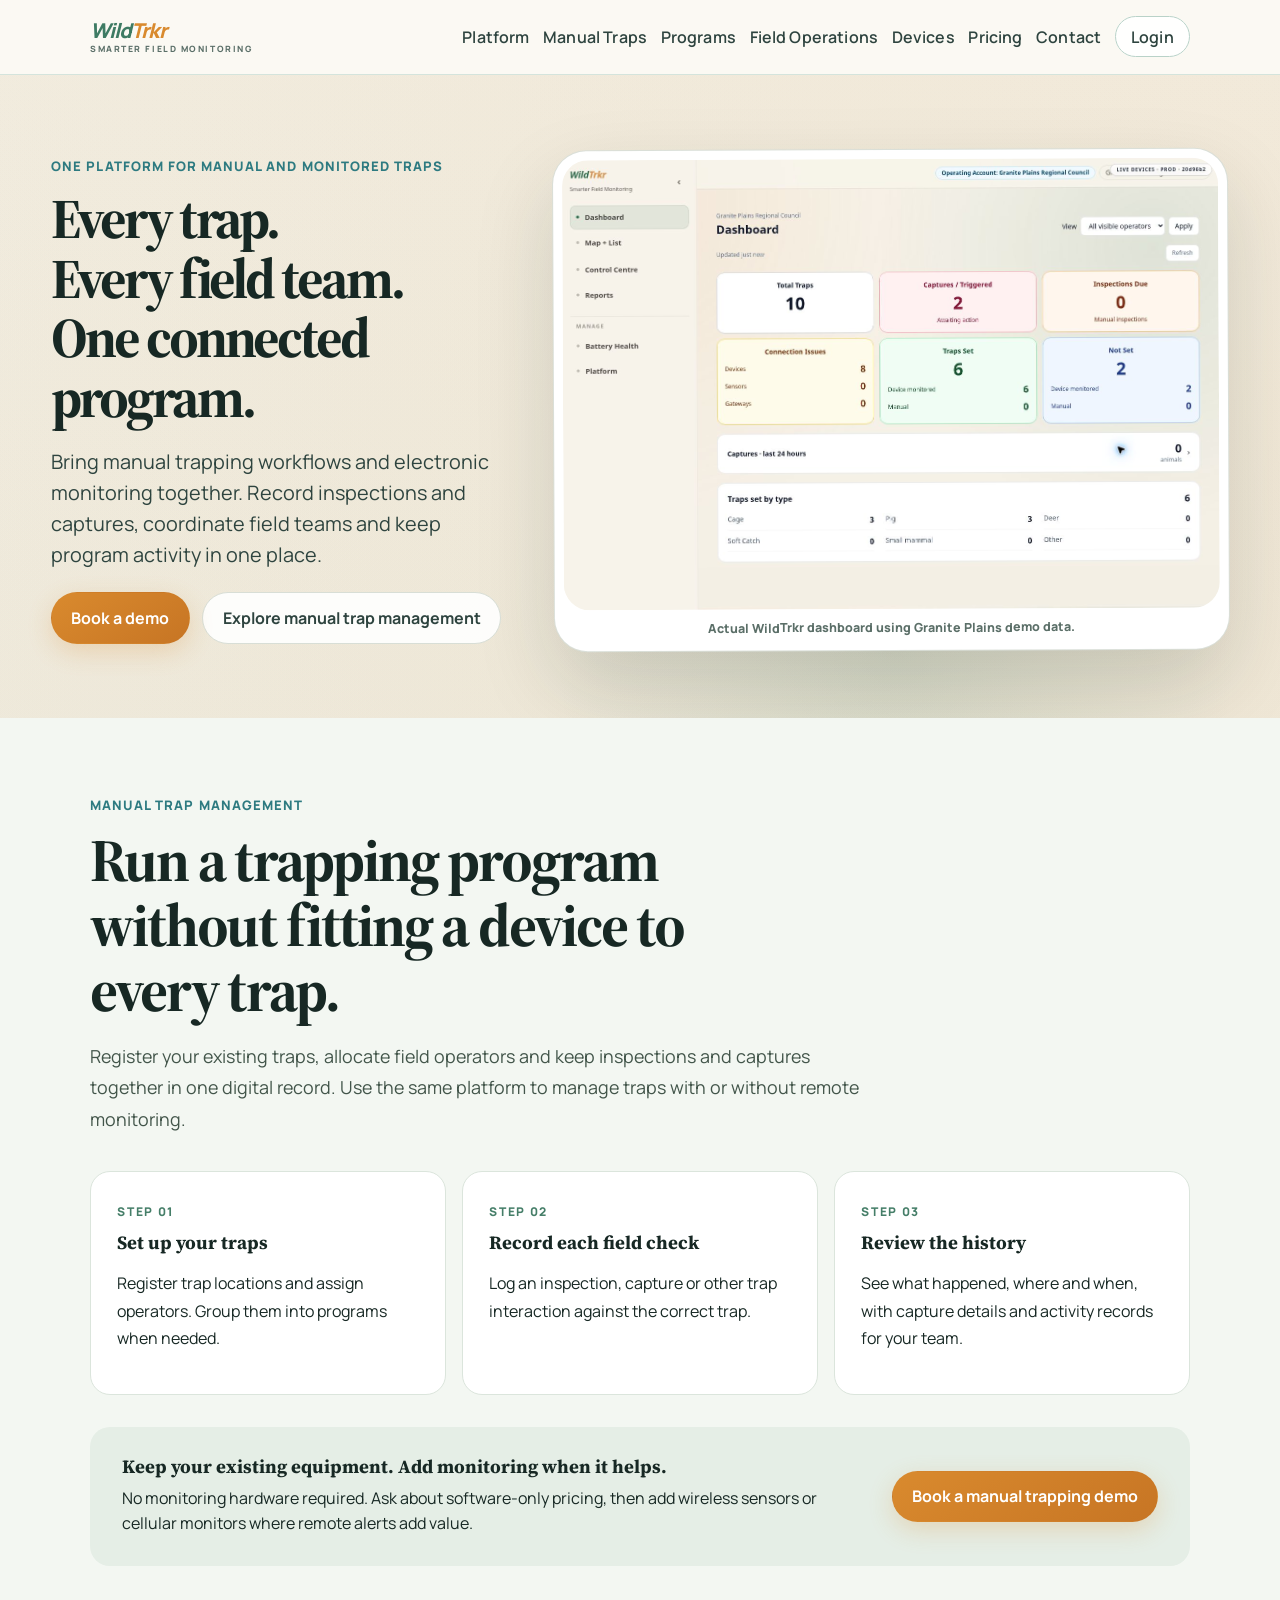
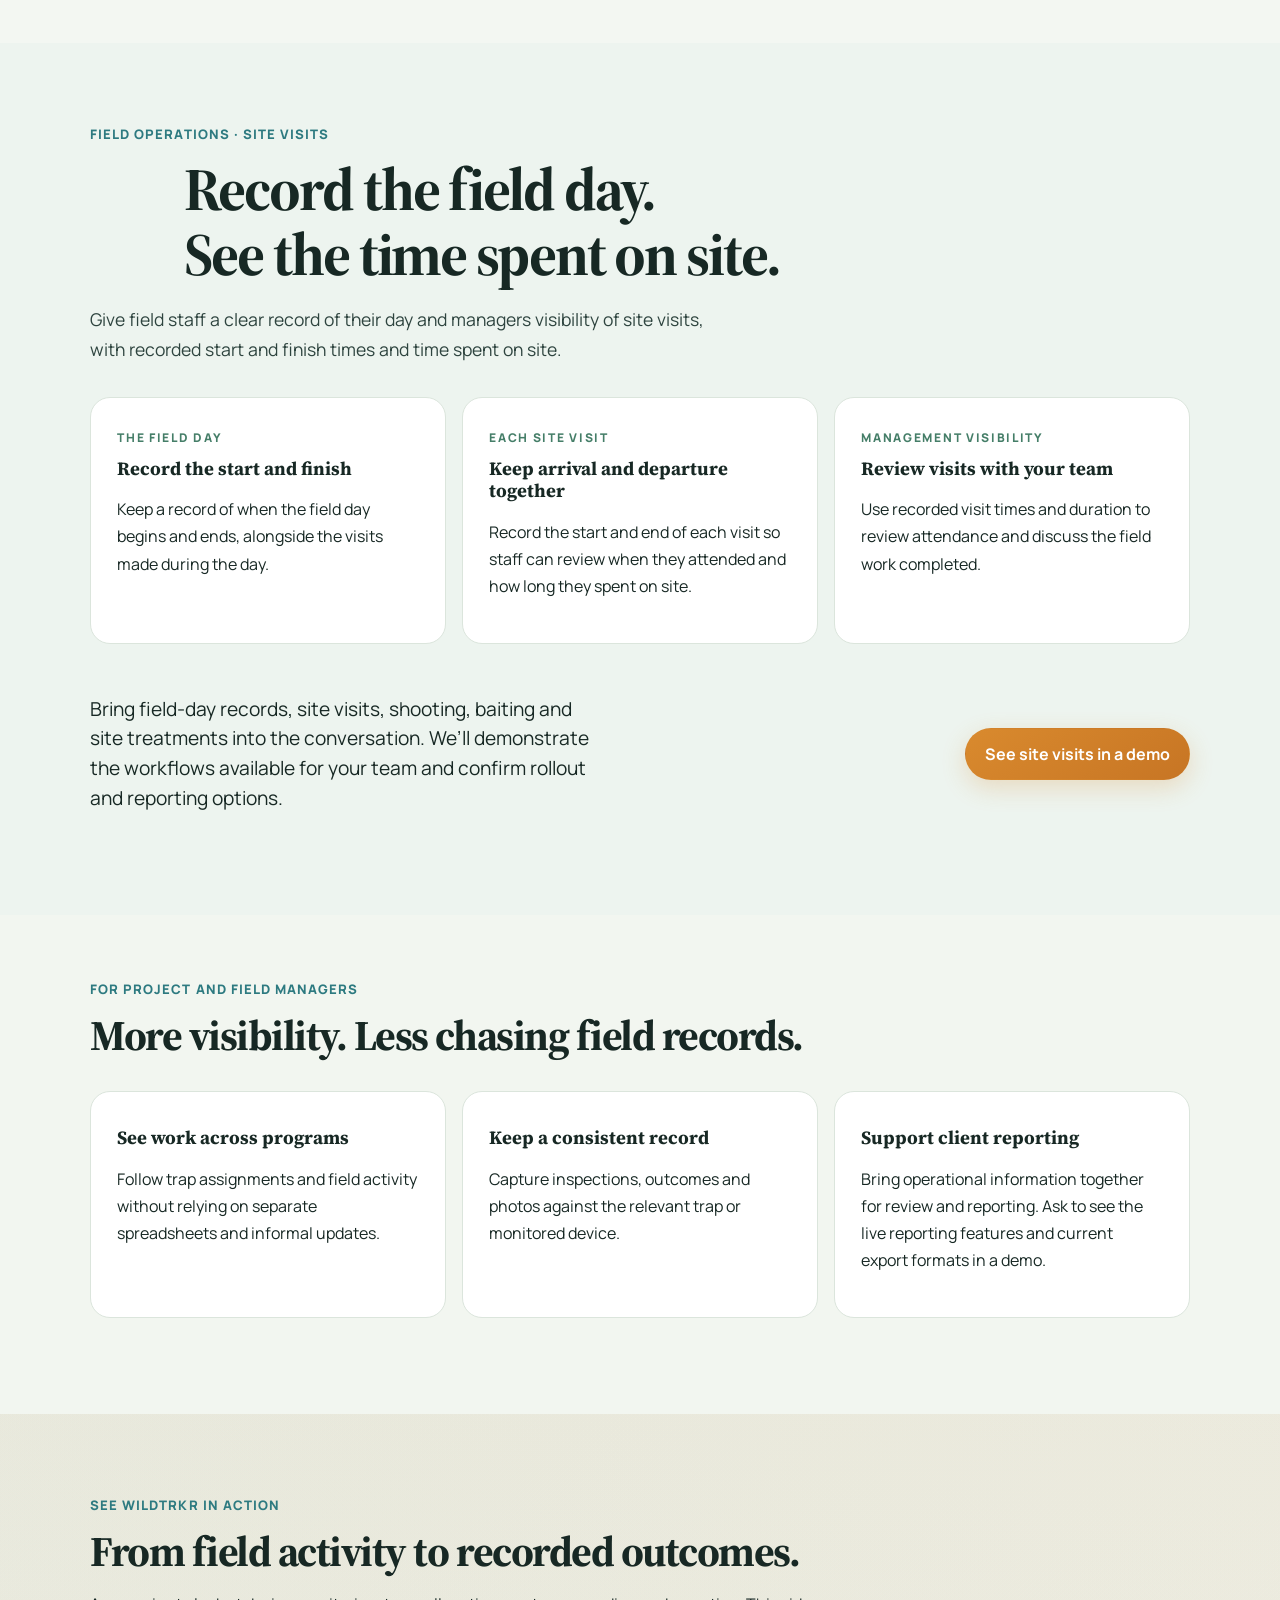
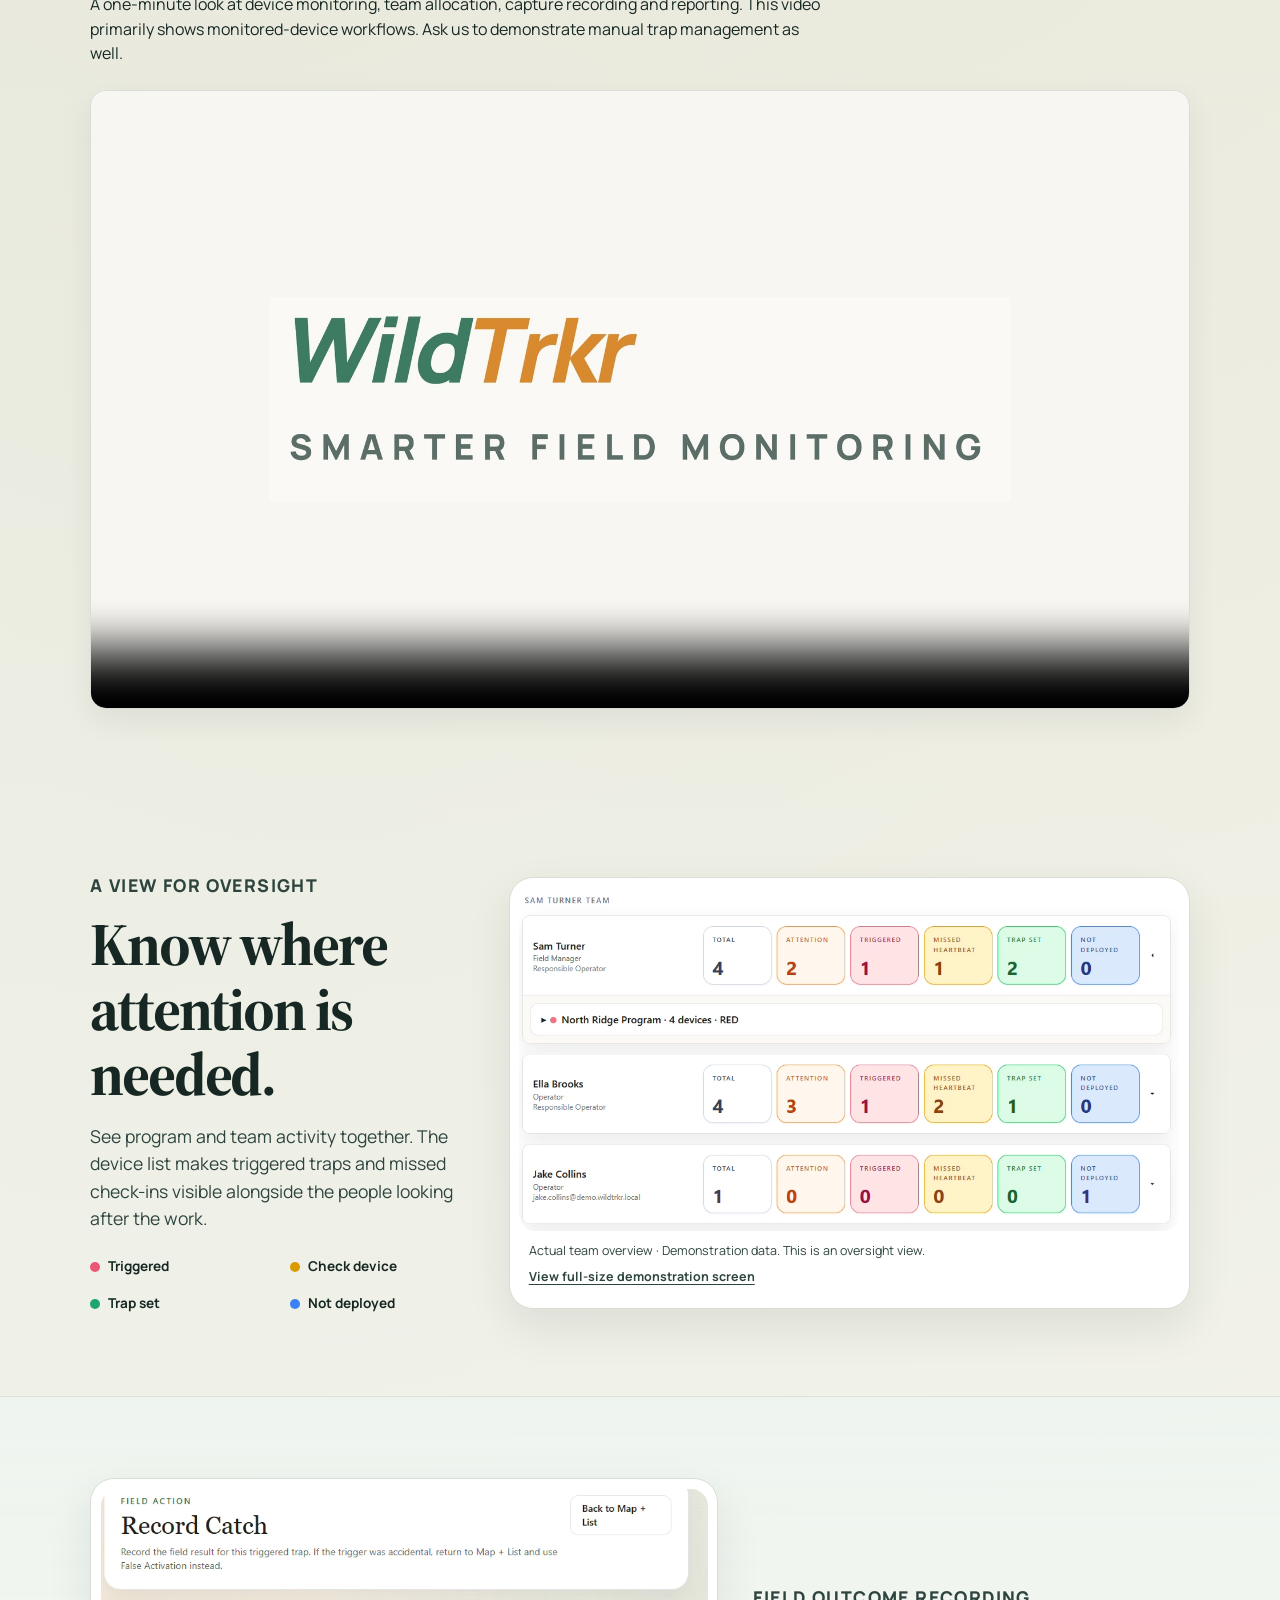
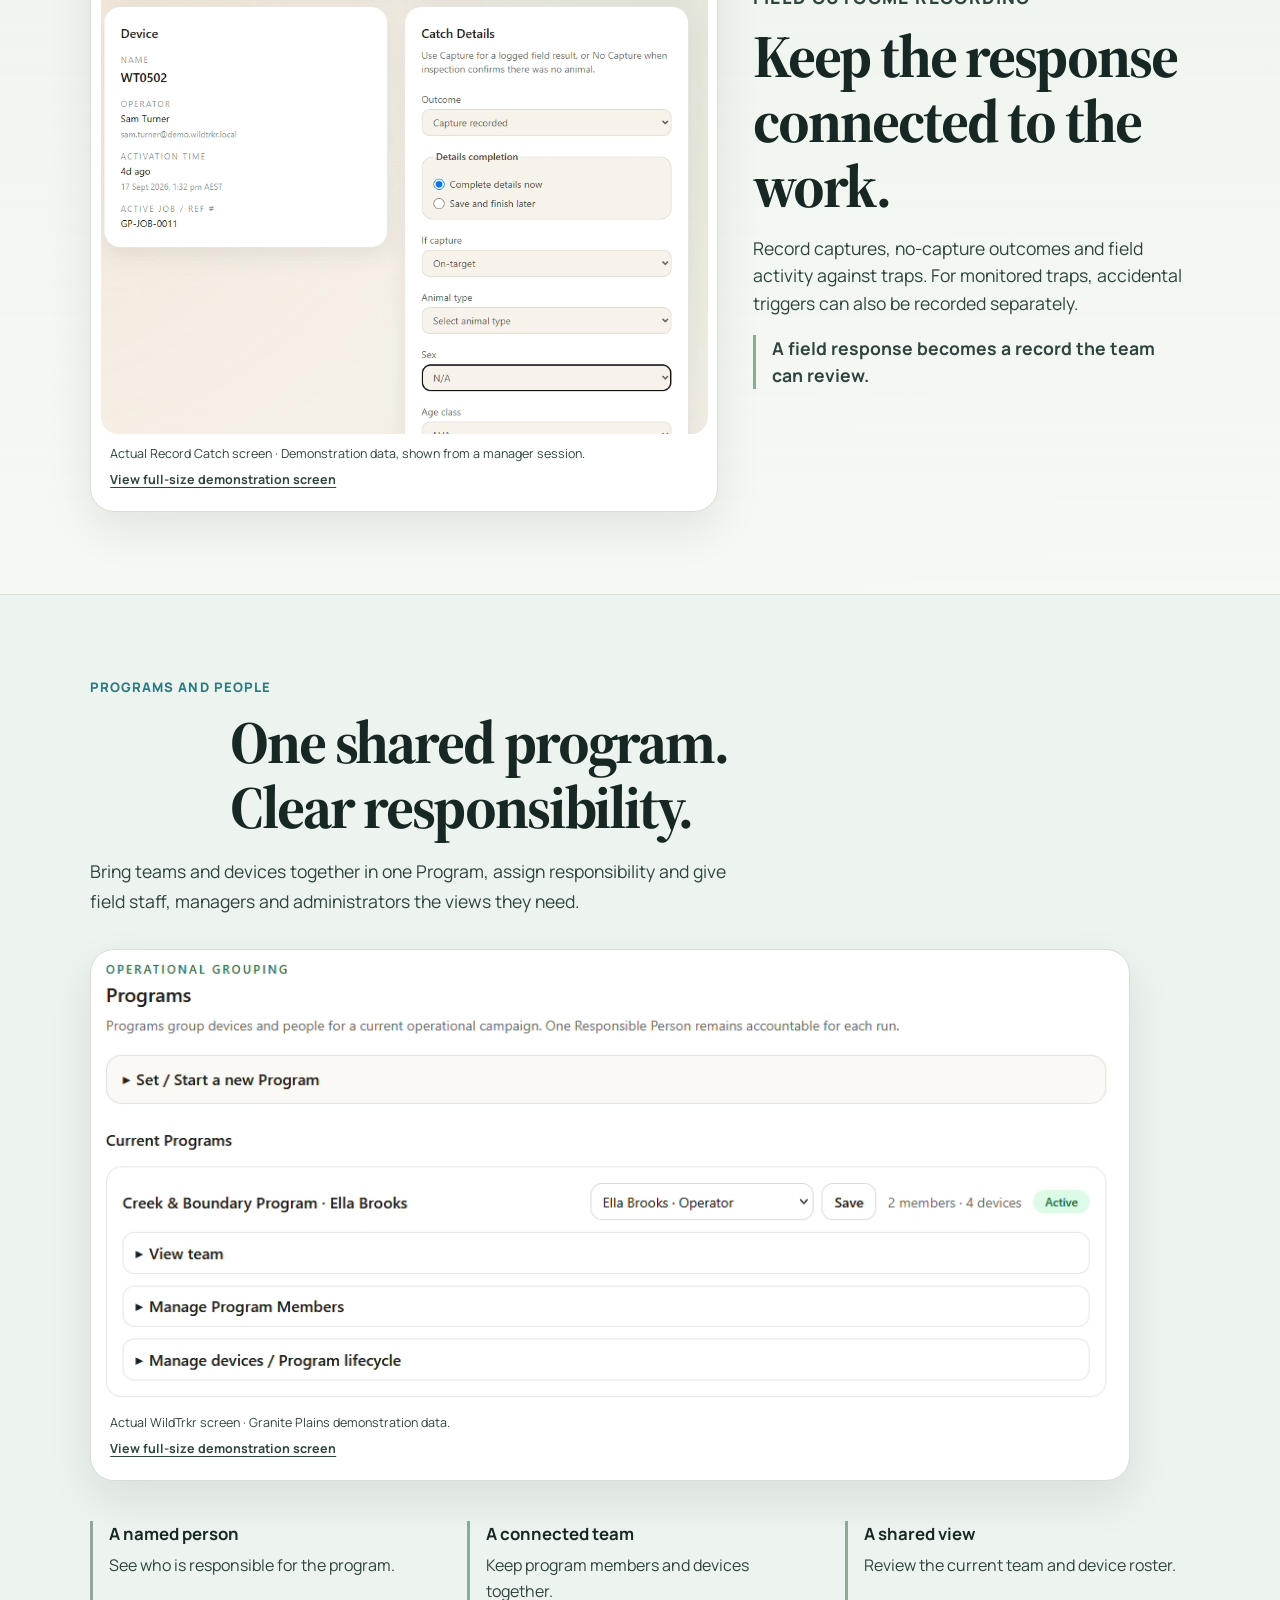
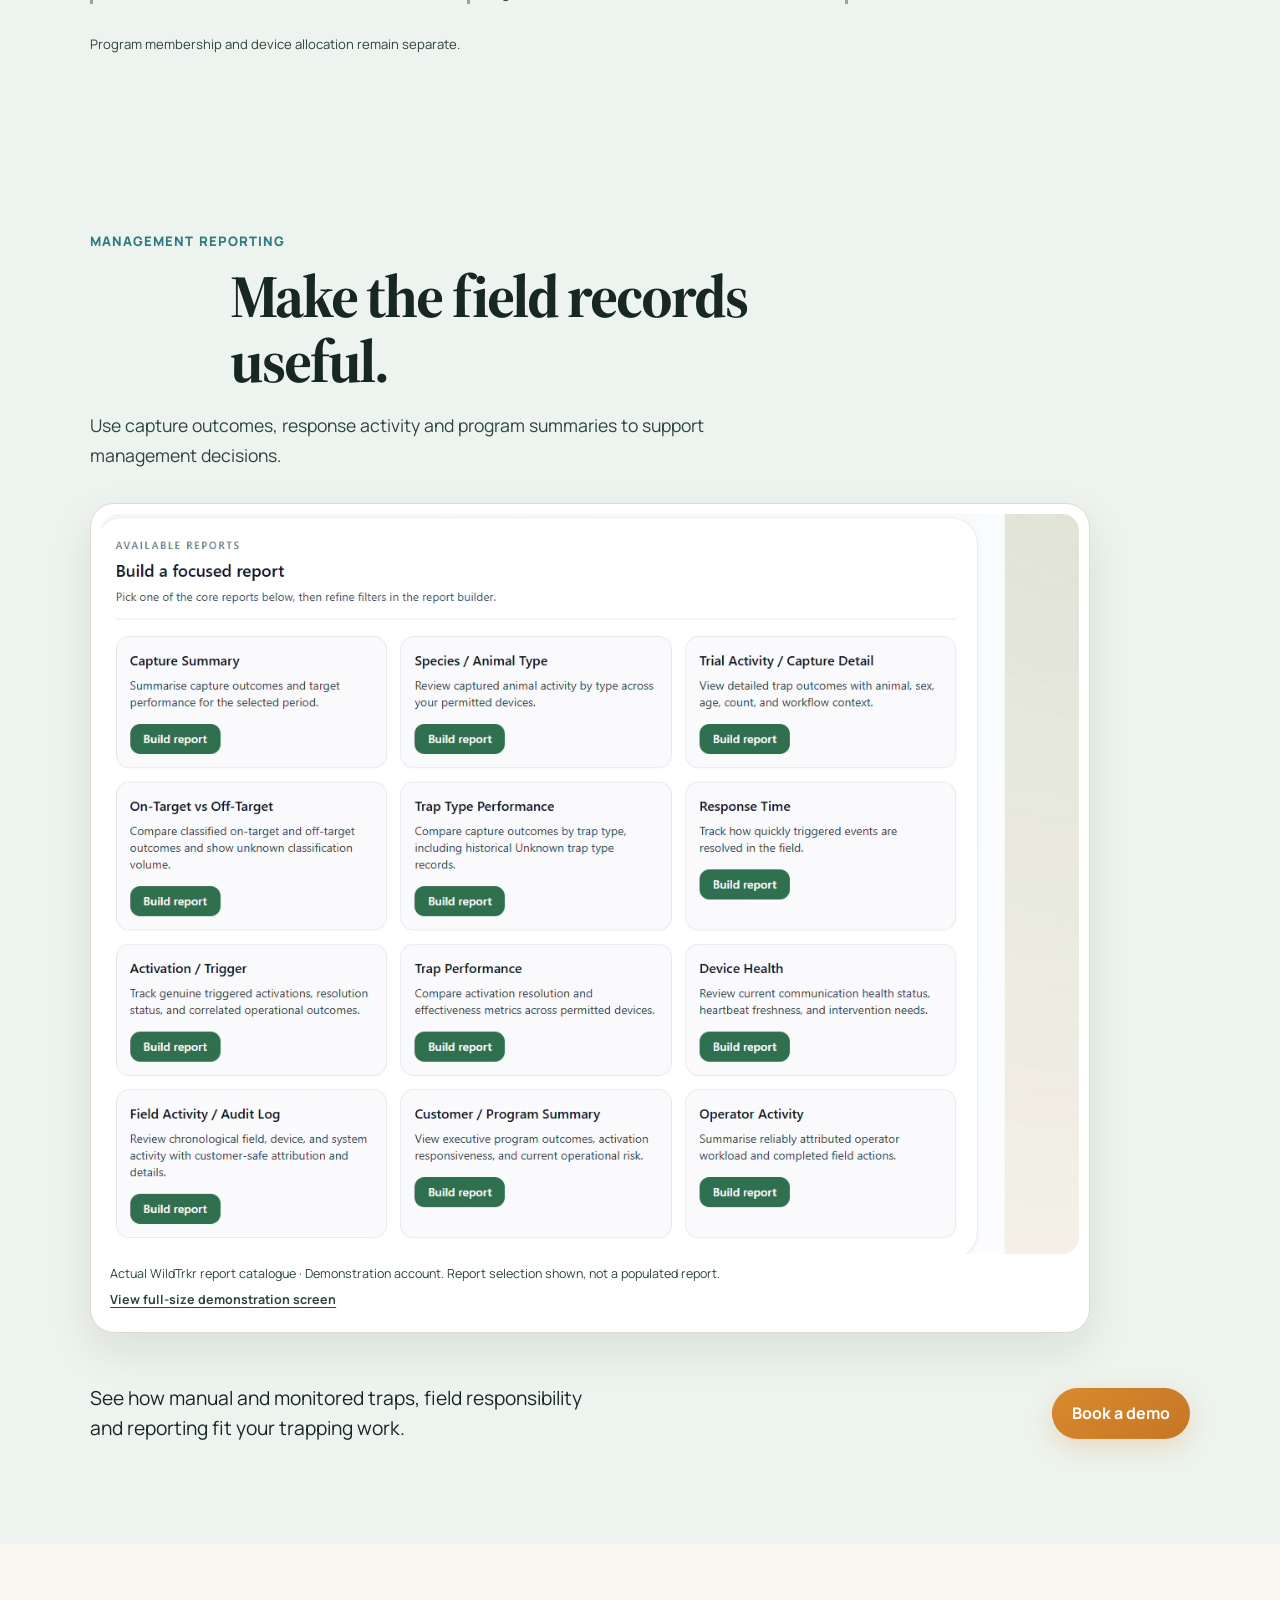
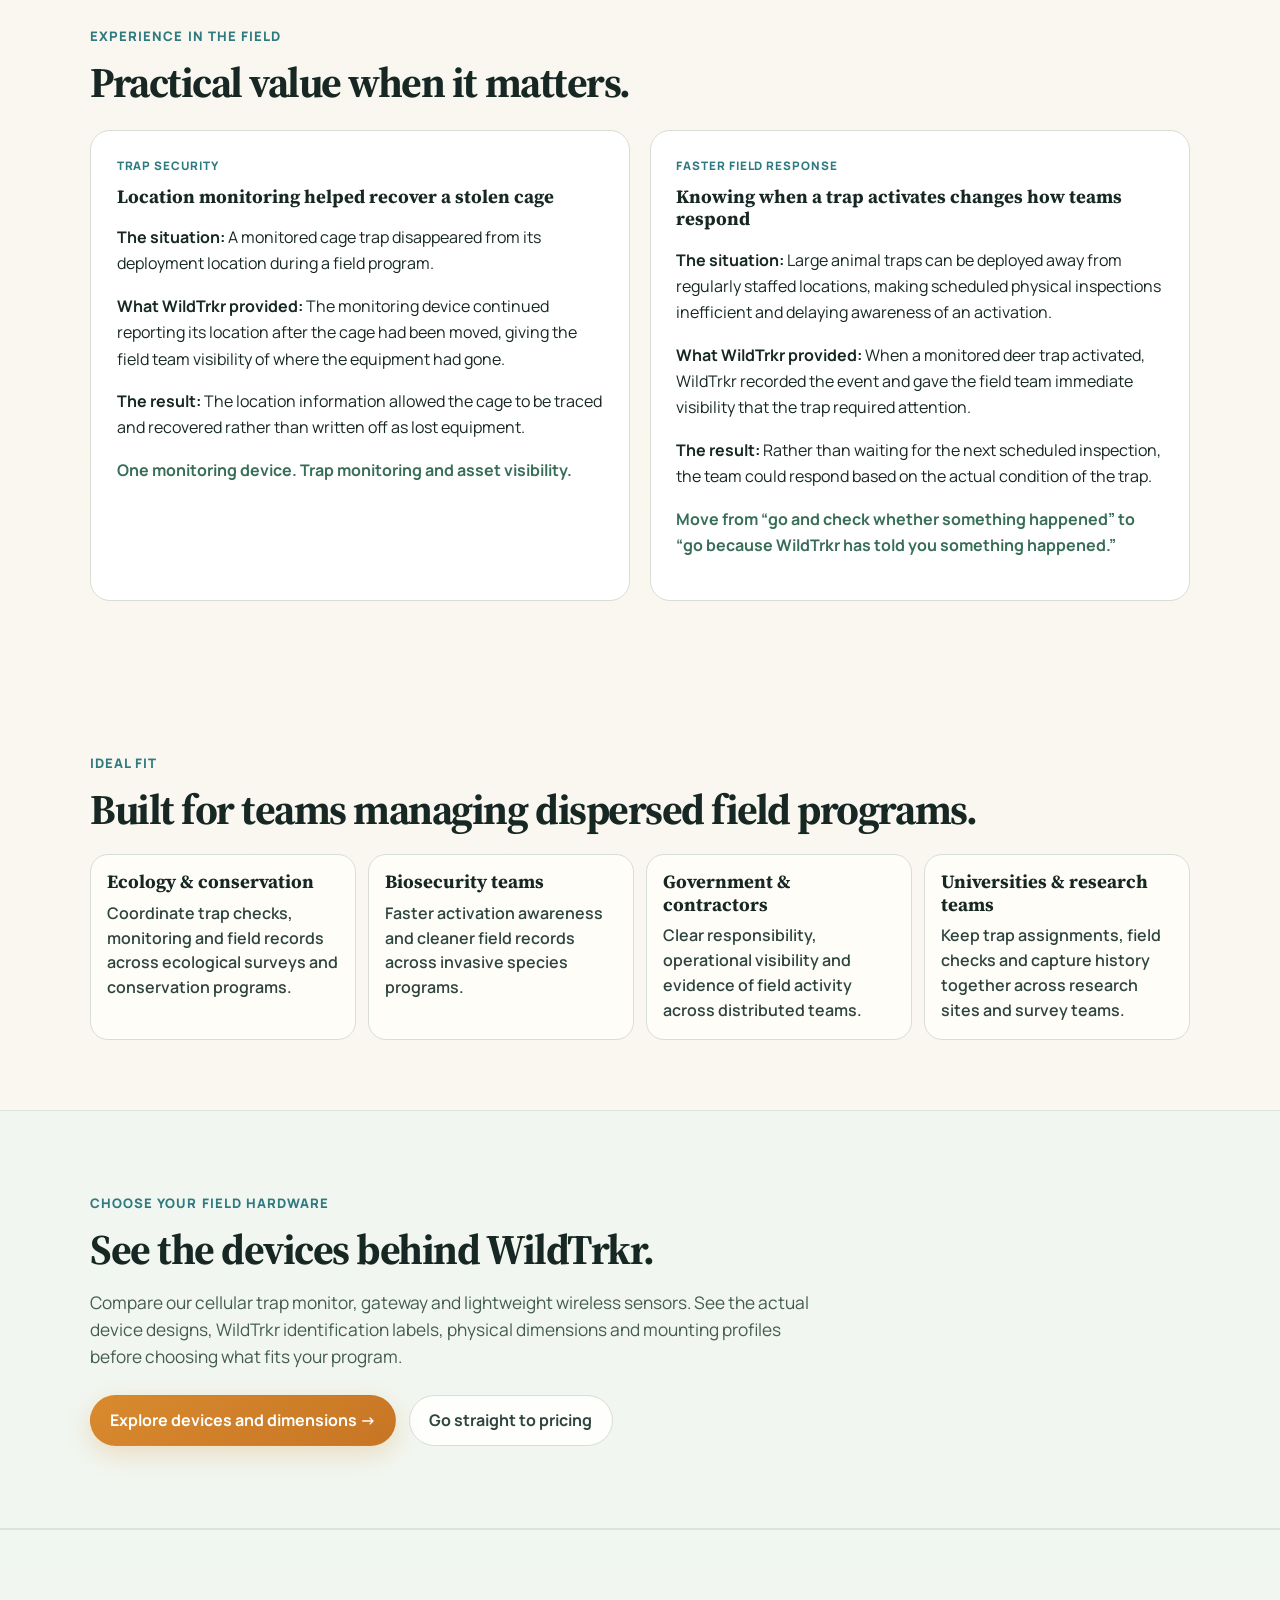
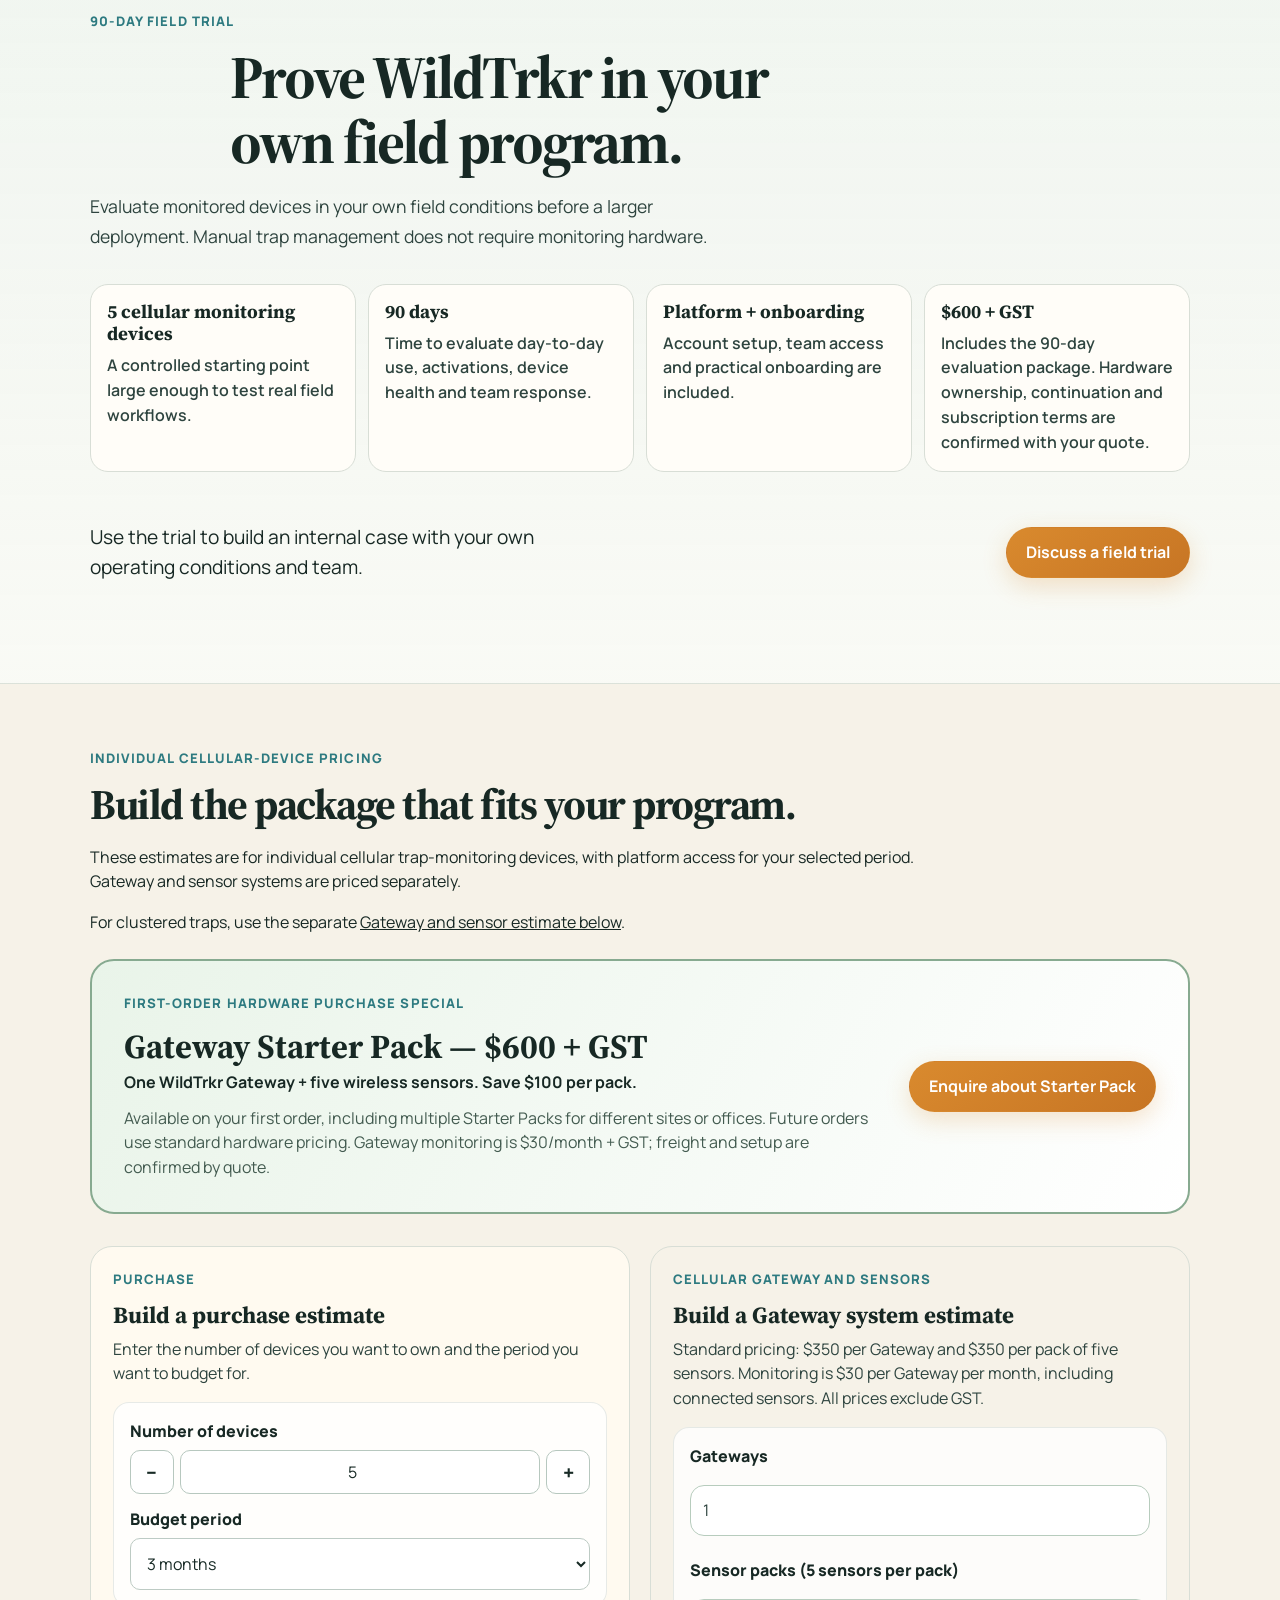
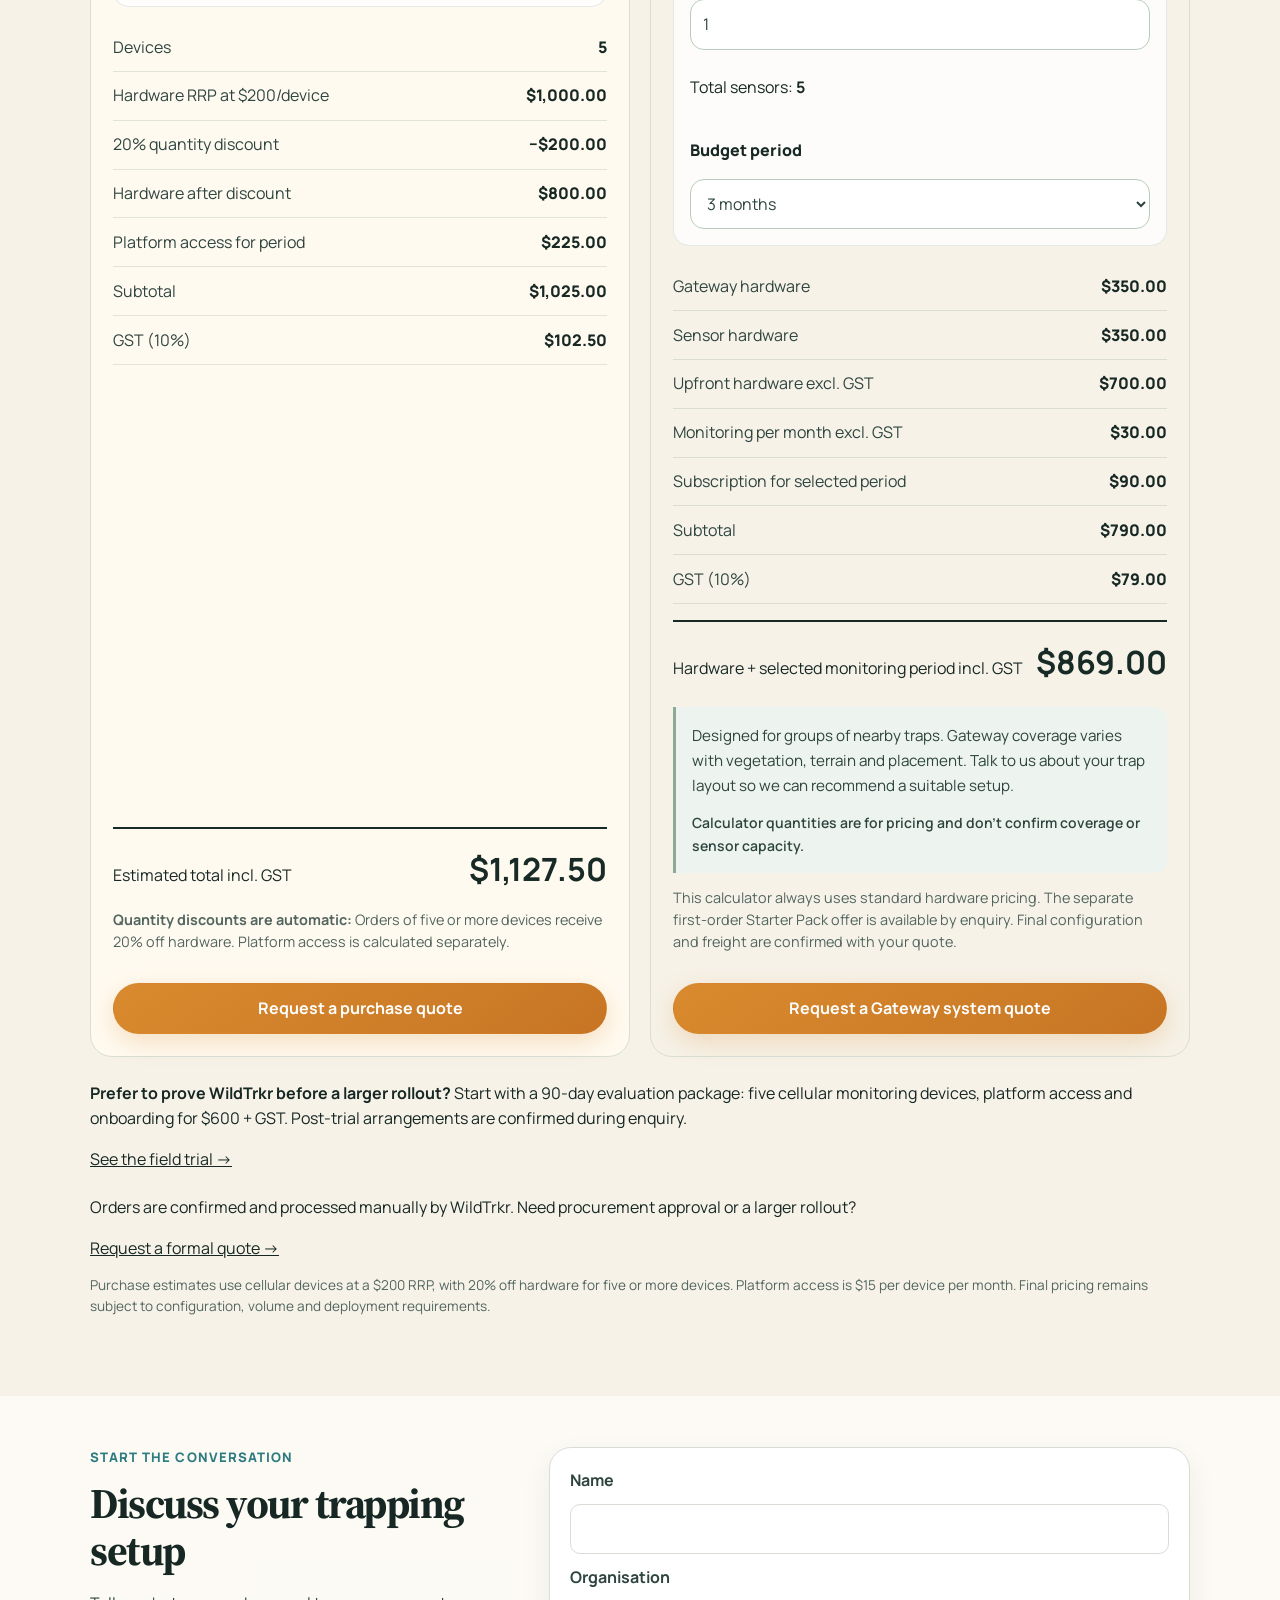
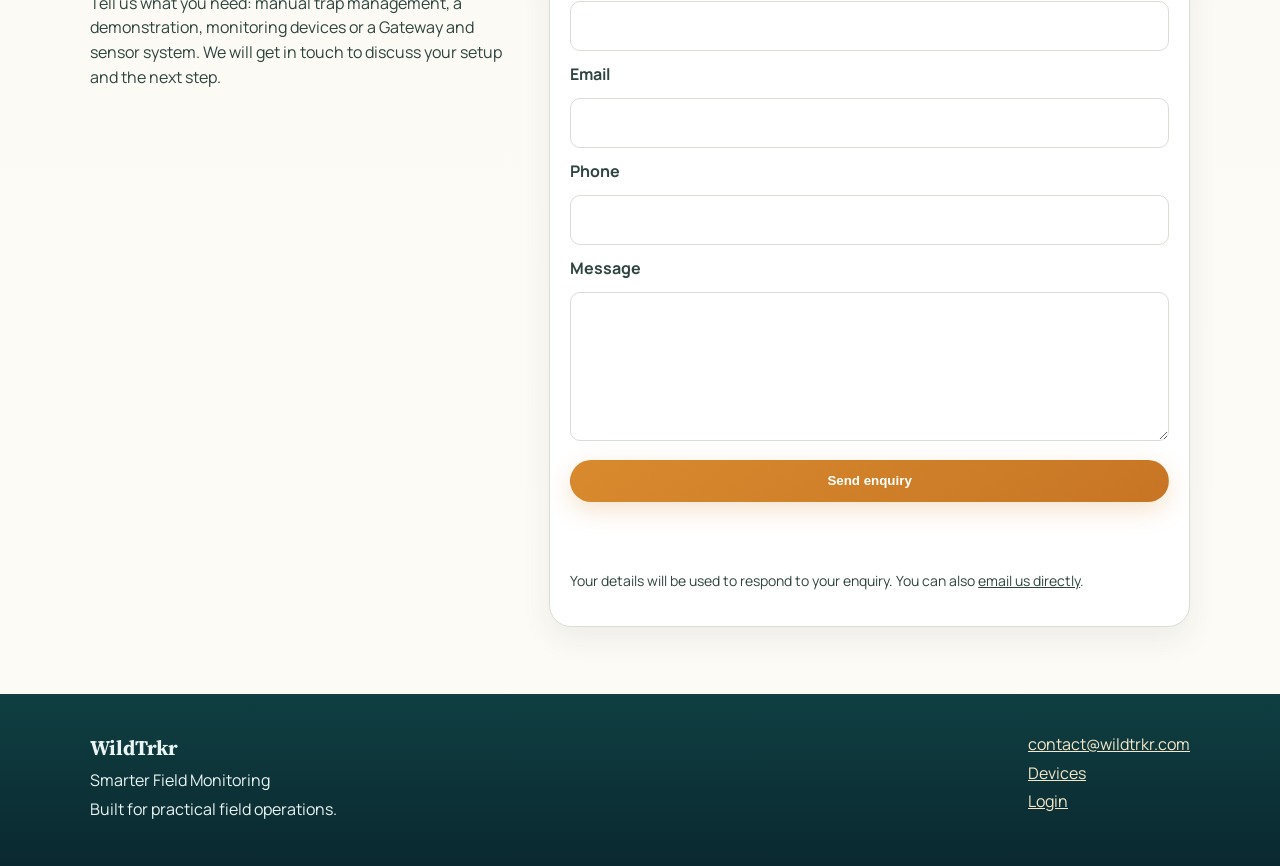
==== index.html @ 55ffb56b "Refresh platform proof, strengthen page hierarchy and preserve enquiry estimates" ====
<!doctype html>
<html lang="en">
<head>
  <meta charset="UTF-8" />
  <meta name="viewport" content="width=device-width, initial-scale=1" />
  <title>WildTrkr | Smarter Field Monitoring</title>
  <meta name="description" content="WildTrkr helps conservation, biosecurity, wildlife management and field operations teams monitor devices, coordinate field response, manage Programs and report on outcomes." />
  <link rel="preconnect" href="https://fonts.googleapis.com" />
  <link rel="preconnect" href="https://fonts.gstatic.com" crossorigin />
  <link href="https://fonts.googleapis.com/css2?family=Manrope:wght@400;500;600;700;800&family=Source+Serif+4:opsz,wght@8..60,500;8..60,700&display=swap" rel="stylesheet" />
  <link rel="stylesheet" href="styles.css" />
  <link rel="stylesheet" href="brand.css" />
  <link rel="stylesheet" href="home.css" />
  <link rel="stylesheet" href="product.css" />
  <style>
.manual-steps,.monitoring-choice-grid,.manager-grid,.start-grid{display:grid;grid-template-columns:repeat(3,minmax(0,1fr));gap:1rem;margin:2rem 0}.manual-step,.manager-grid>div,.monitoring-choice-grid>article,.start-grid>article{background:white;border:1px solid #dbe5dc;border-radius:20px;padding:1.65rem;min-width:0}.manual-step>span{font-size:.75rem;font-weight:800;letter-spacing:.14em;color:#457e68}.manual-step h3,.manager-grid h3,.start-grid h3{margin:.55rem 0}.manual-step p,.manager-grid p,.start-grid p,.monitoring-choice-grid p{line-height:1.7}.manual-proof{display:grid;grid-template-columns:1fr 1fr;gap:2rem;align-items:center;background:#e8f0e8;padding:2rem;border-radius:22px;margin-bottom:1.25rem}.manual-proof-note,.monitoring-choice .fine-print{font-size:.85rem;color:#526b5f}.manual-proof-diagram{background:white;border:1px solid #d3ded4;box-shadow:0 12px 25px #1b412017;border-radius:18px;padding:1rem}.manual-diagram-top{font-weight:800;font-size:.74rem;letter-spacing:.1em;padding:.75rem}.manual-diagram-top span{display:block;font-weight:400;letter-spacing:normal;color:#7a8d80}.manual-diagram-line{display:flex;gap:.65rem;align-items:center;justify-content:space-between;border-top:1px solid #e7ebe7;padding:1.05rem .4rem;font-size:.88rem}.manual-diagram-line b{border-radius:50%;background:#dcece1;padding:.45rem;color:#35644b}.manual-diagram-line span:last-child{color:#698073}.monitoring-choice,.getting-started{padding:4rem 0;background:#fff}.monitoring-choice-grid,.start-grid{grid-template-columns:1fr 1fr}.monitoring-choice-grid>article,.start-grid>article{background:#f5f8f3}.monitoring-choice-intro{max-width:720px}.manager-benefits{background:#f2f6f0;padding:4rem 0}@media(max-width:850px){.manual-steps,.manager-grid{grid-template-columns:1fr 1fr}.manual-proof{grid-template-columns:1fr}}@media(max-width:600px){.manual-steps,.manager-grid,.monitoring-choice-grid,.start-grid{grid-template-columns:1fr}.manual-proof{padding:1.2rem}.manual-diagram-line{font-size:.78rem}}

.manual-trap-section{background:#f3f7f2;padding:clamp(3rem,6vw,6rem) 0}.manual-trap-intro{max-width:780px;margin-bottom:2.25rem}.manual-trap-intro>p:last-child{font-size:1.12rem;line-height:1.75;color:#42554a}.manual-trap-grid{display:grid;grid-template-columns:repeat(4,minmax(0,1fr));gap:1rem}.manual-trap-tile{border:1px solid #d9e5da;border-radius:20px;padding:1.55rem;background:#fff;box-shadow:0 10px 22px rgba(25,50,37,.035)}.manual-trap-tile h3{font-size:1.16rem;margin:.5rem 0}.manual-trap-tile p{color:#526157;line-height:1.65;margin:0}.manual-trap-number{font-size:.78rem;letter-spacing:.13em;font-weight:800;color:#4e8975}.manual-trap-bottom{margin-top:1.25rem;padding:1.8rem 2rem;border-radius:20px;background:#e5eee6;display:flex;align-items:center;justify-content:space-between;gap:2rem}.manual-trap-bottom h3{margin:0 0 .45rem}.manual-trap-bottom p{margin:0;max-width:720px;line-height:1.6}.manual-trap-bottom .button{flex-shrink:0}@media(max-width:950px){.manual-trap-grid{grid-template-columns:repeat(2,minmax(0,1fr))}.manual-trap-bottom{flex-direction:column;align-items:flex-start}}@media(max-width:580px){.manual-trap-grid{grid-template-columns:1fr}.manual-trap-bottom{padding:1.3rem}.manual-trap-intro>p:last-child{font-size:1rem}}

    .action-workflow-gallery{display:grid;gap:.9rem}.workflow-proof-figure{border:1px solid rgba(216,222,214,.95);border-radius:26px;background:#fff;box-shadow:0 22px 58px rgba(23,40,36,.1);margin:0;overflow:hidden;padding:.65rem}.workflow-proof-figure.primary{border-color:rgba(243,95,123,.55)}.workflow-proof-figure.blue-proof{border-color:rgba(59,130,246,.4)}.workflow-proof-figure img{display:block;width:100%;height:auto;border-radius:20px}.workflow-proof-figure figcaption{color:var(--ink-700);font-size:.78rem;font-weight:900;padding:.55rem .55rem .1rem}.trust-strip-mini{padding:2.2rem 0}.trust-strip-mini .trust-panel-mini{align-items:center;background:linear-gradient(135deg,#fff,#eef5f0);border:1px solid var(--line);border-radius:26px;box-shadow:0 16px 42px rgba(23,40,36,.08);display:grid;gap:1.2rem;grid-template-columns:1fr auto;padding:1.2rem 1.4rem}.trust-panel-mini h2{font-family:Manrope,sans-serif;font-size:1.35rem;letter-spacing:-.03em;margin:.25rem 0}.trust-panel-mini p{color:var(--ink-700);margin:0;max-width:760px}.trust-pills{display:flex;flex-wrap:wrap;gap:.55rem}.trust-pills span{background:#fff;border:1px solid var(--line);border-radius:999px;font-weight:900;padding:.55rem .75rem;white-space:nowrap}@media (max-width:800px){.trust-strip-mini .trust-panel-mini{grid-template-columns:1fr}}@media (max-width:640px){.workflow-proof-figure{border-radius:24px;padding:.4rem}.workflow-proof-figure img{border-radius:18px}}
  
/* Feature stories lead; supporting sections stay compact. */
.product-led main h2 {
  font-family: 'Source Serif 4', Georgia, serif;
  font-size: clamp(2rem, 3.3vw, 3rem);
  font-weight: 700;
  line-height: 1.12;
  letter-spacing: -.035em;
  margin: .4rem 0 1rem;
}
.product-led main .section-copy h2,.product-led main .story-heading h2,.product-led main .manual-trap-intro h2 {font-size:clamp(2.35rem,4.7vw,4.1rem);line-height:1.08;max-width:20ch}
.product-led main .story-heading {max-width:900px}
.product-led main .story-heading h2 {margin-left:auto;margin-right:auto}
#site-visits {scroll-margin-top:6rem;background:#edf4ef}
#site-visits .story-heading h2 {max-width:23ch}
@media(max-width:600px){.product-led main .section-copy h2,.product-led main .story-heading h2,.product-led main .manual-trap-intro h2{font-size:2.35rem}}
</style>
  <script src="calculator.js?v=6" defer></script>
  <script src="gateway-calculator.js?v=4" defer></script>
  <script src="contact.js?v=4" defer></script>
</head>
<body class="product-led">
  <a class="skip-link" href="#main-content">Skip to content</a>

  <header class="site-header">
    <div class="container nav-wrap">
      <a class="brand brand-wordmark" href="/" aria-label="WildTrkr home">
        <span class="brand-logo" aria-hidden="true">
          <span class="brand-name"><span class="brand-name-wild">Wild</span><span class="brand-name-trkr">Trkr</span></span>
          <span class="brand-tagline">Smarter Field Monitoring</span>
        </span>
      </a>
      <nav aria-label="Primary">
        <ul class="nav-list">
          <li><a href="#platform">Platform</a></li><li><a href="#manual-trapping">Manual Traps</a></li>
          <li><a href="#programs">Programs</a></li>
          <li><a href="#site-visits">Field Operations</a></li>
          <li><a href="/devices">Devices</a></li>
          <li><a href="#calculator">Pricing</a></li>
          <li><a href="#contact">Contact</a></li>
          <li><a class="login-link" href="https://app.wildtrkr.com/login">Login</a></li>
        </ul>
      </nav>
    </div>
  </header>

  <main id="main-content">
    <section class="product-hero hero-real-platform">
      <div class="container">
        <div class="hero-headline-block">
          <p class="kicker">One platform for manual and monitored traps</p>
          <h1>Every trap.<br />Every field team.<br />One connected program.</h1>
          <p class="hero-copy">Bring manual trapping workflows and electronic monitoring together. Record inspections and captures, coordinate field teams and keep program activity in one place.</p>
          <div class="cta-row">
            <a class="button button-primary" data-enquiry="demo" href="#contact">Book a demo</a>
            <a class="button button-secondary" href="#manual-trapping">Explore manual trap management</a>
          </div>
        </div>

        <figure class="platform-screenshot-card hero-platform-card">
          <img class="hero-proof-image" src="/assets/dashboard-current-20261013.jpg" alt="Current WildTrkr dashboard with six operational cards, capture totals and trap types, using demonstration data" />
          <figcaption>Actual WildTrkr dashboard using Granite Plains demo data.</figcaption>
        </figure>
      </div>
    </section>

    <section id="manual-trapping" class="product-section manual-trap-section" aria-labelledby="manual-trap-heading">
      <div class="container">
        <div class="manual-trap-intro"><p class="kicker">Manual trap management</p><h2 id="manual-trap-heading">Run a trapping program without fitting a device to every trap.</h2><p>Register your existing traps, allocate field operators and keep inspections and captures together in one digital record. Use the same platform to manage traps with or without remote monitoring.</p></div>
        <div class="manual-steps" aria-label="Manual trap workflow">
          <article class="manual-step"><span>STEP 01</span><h3>Set up your traps</h3><p>Register trap locations and assign operators. Group them into programs when needed.</p></article>
          <article class="manual-step"><span>STEP 02</span><h3>Record each field check</h3><p>Log an inspection, capture or other trap interaction against the correct trap.</p></article>
          <article class="manual-step"><span>STEP 03</span><h3>Review the history</h3><p>See what happened, where and when, with capture details and activity records for your team.</p></article>
        </div>
        <div class="manual-trap-bottom"><div><h3>Keep your existing equipment. Add monitoring when it helps.</h3><p>No monitoring hardware required. Ask about software-only pricing, then add wireless sensors or cellular monitors where remote alerts add value.</p></div><a class="button button-primary" data-enquiry="manual-trapping" href="#contact">Book a manual trapping demo</a></div>
      </div>
    </section>

    

    <section id="site-visits" class="product-section" aria-labelledby="site-visits-title">
      <div class="container">
        <div class="story-heading">
          <p class="kicker">Field operations · Site visits</p>
          <h2 id="site-visits-title">Record the field day.<br />See the time spent on site.</h2>
          <p>Give field staff a clear record of their day and managers visibility of site visits, with recorded start and finish times and time spent on site.</p>
        </div>
        <div class="manual-steps">
          <article class="manual-step"><span>THE FIELD DAY</span><h3>Record the start and finish</h3><p>Keep a record of when the field day begins and ends, alongside the visits made during the day.</p></article>
          <article class="manual-step"><span>EACH SITE VISIT</span><h3>Keep arrival and departure together</h3><p>Record the start and end of each visit so staff can review when they attended and how long they spent on site.</p></article>
          <article class="manual-step"><span>MANAGEMENT VISIBILITY</span><h3>Review visits with your team</h3><p>Use recorded visit times and duration to review attendance and discuss the field work completed.</p></article>
        </div>
        <div class="report-next"><p>Bring field-day records, site visits, shooting, baiting and site treatments into the conversation. We’ll demonstrate the workflows available for your team and confirm rollout and reporting options.</p><a class="button button-primary" data-enquiry="site-visits" href="#contact">See site visits in a demo</a></div>
      </div>
    </section>

    <section id="manager-benefits" class="product-section manager-benefits"><div class="container"><p class="kicker">For project and field managers</p><h2>More visibility. Less chasing field records.</h2><div class="manager-grid"><div><h3>See work across programs</h3><p>Follow trap assignments and field activity without relying on separate spreadsheets and informal updates.</p></div><div><h3>Keep a consistent record</h3><p>Capture inspections, outcomes and photos against the relevant trap or monitored device.</p></div><div><h3>Support client reporting</h3><p>Bring operational information together for review and reporting. Ask to see the live reporting features and current export formats in a demo.</p></div></div></div></section>

    <section id="overview" class="product-section overview-section" aria-labelledby="overview-title">
      <div class="container">
        <p class="kicker">See WildTrkr in action</p>
        <h2 id="overview-title">From field activity to recorded outcomes.</h2>
        <p class="overview-intro">A one-minute look at device monitoring, team allocation, capture recording and reporting. This video primarily shows monitored-device workflows. Ask us to demonstrate manual trap management as well.</p>
        <video class="overview-video" controls playsinline preload="metadata" poster="/assets/wildtrkr-overview-poster.jpg" width="1920" height="1080" aria-label="WildTrkr platform overview">
          <source src="/assets/wildtrkr-overview.mp4" type="video/mp4" />
          <track kind="captions" src="/assets/wildtrkr-overview.vtt" srclang="en" label="English" />
          <p><a href="/assets/wildtrkr-overview.mp4">Watch the WildTrkr overview video.</a></p>
        </video>
      </div>
    </section>

    <section id="platform" class="product-section attention-story" aria-labelledby="attention-title">
      <div class="container feature-screen-grid">
        <div class="section-copy"><p class="kicker">A view for oversight</p><h2 id="attention-title">Know where attention is needed.</h2><p>See program and team activity together. The device list makes triggered traps and missed check-ins visible alongside the people looking after the work.</p><div class="status-key"><span><i class="dot red"></i>Triggered</span><span><i class="dot yellow"></i>Check device</span><span><i class="dot green"></i>Trap set</span><span><i class="dot blue"></i>Not deployed</span></div></div>
        <figure class="story-screen"><img src="/assets/team-attention-demo.png" alt="WildTrkr demonstration team view with North Ridge Program, four devices and attention counts" loading="lazy" /><figcaption>Actual team overview · Demonstration data. This is an oversight view. <a class="proof-open" href="/assets/team-attention-demo.png">View full-size demonstration screen</a></figcaption></figure>
      </div>
    </section>

    <section id="workflow" class="product-section soft" aria-labelledby="outcome-title">
      <div class="container feature-screen-grid reverse">
        <div class="section-copy"><p class="kicker">Field outcome recording</p><h2 id="outcome-title">Keep the response connected to the work.</h2><p>Record captures, no-capture outcomes and field activity against traps. For monitored traps, accidental triggers can also be recorded separately.</p><p class="outcome-emphasis">A field response becomes a record the team can review.</p></div>
        <figure class="story-screen"><img src="/assets/catch-demo.png" alt="Actual Record Catch demonstration screen for WT0502, with responsible operator, job reference and outcome details" loading="lazy" /><figcaption>Actual Record Catch screen · Demonstration data, shown from a manager session. <a class="proof-open" href="/assets/catch-demo.png">View full-size demonstration screen</a></figcaption></figure>
      </div>
    </section>

    <section id="programs" class="product-section programs-story" aria-labelledby="programs-title">
      <div class="container">
        <div class="story-heading"><p class="kicker">Programs and people</p><h2 id="programs-title">One shared program.<br />Clear responsibility.</h2><p>Bring teams and devices together in one Program, assign responsibility and give field staff, managers and administrators the views they need.</p></div>
        <figure class="story-screen program-screen"><img src="/assets/program-demo.png" alt="Actual WildTrkr Creek and Boundary demonstration program: Ella Brooks, two members, four devices and Active status" loading="lazy" /><figcaption>Actual WildTrkr screen · Granite Plains demonstration data. <a class="proof-open" href="/assets/program-demo.png">View full-size demonstration screen</a></figcaption></figure>
        <div class="proof-labels"><p><strong>A named person</strong><span>See who is responsible for the program.</span></p><p><strong>A connected team</strong><span>Keep program members and devices together.</span></p><p><strong>A shared view</strong><span>Review the current team and device roster.</span></p></div>
        <p class="story-note">Program membership and device allocation remain separate.</p>
      </div>
    </section>

    

    <section id="reporting" class="product-section reporting-story" aria-labelledby="report-title">
      <div class="container">
        <div class="story-heading"><p class="kicker">Management reporting</p><h2 id="report-title">Make the field records useful.</h2><p>Use capture outcomes, response activity and program summaries to support management decisions.</p></div>
        <figure class="story-screen report-catalogue" tabindex="0" aria-label="Demonstration report catalogue; scroll horizontally on small screens"><img src="/assets/report-catalogue-demo.png" alt="Actual WildTrkr report catalogue showing Capture Summary, Trial Activity and Capture Detail, Response Time, Customer and Program Summary and other reports" loading="lazy" /><figcaption>Actual WildTrkr report catalogue · Demonstration account. Report selection shown, not a populated report. <a class="proof-open" href="/assets/report-catalogue-demo.png">View full-size demonstration screen</a></figcaption></figure>
        <div class="report-next"><p>See how manual and monitored traps, field responsibility and reporting fit your trapping work.</p><a class="button button-primary" data-enquiry="demo" href="#contact">Book a demo</a></div>
      </div>
    </section>

<section class="product-section field-examples" aria-labelledby="examples-title">
      <div class="container">
        <p class="kicker">Experience in the field</p>
        <h2 id="examples-title">Practical value when it matters.</h2>
        <div class="field-example-grid">
          <article>
            <p class="card-kicker">Trap security</p>
            <h3>Location monitoring helped recover a stolen cage</h3>
            <p><strong>The situation:</strong> A monitored cage trap disappeared from its deployment location during a field program.</p>
            <p><strong>What WildTrkr provided:</strong> The monitoring device continued reporting its location after the cage had been moved, giving the field team visibility of where the equipment had gone.</p>
            <p><strong>The result:</strong> The location information allowed the cage to be traced and recovered rather than written off as lost equipment.</p>
            <p class="example-takeaway">One monitoring device. Trap monitoring and asset visibility.</p>
          </article>
          <article>
            <p class="card-kicker">Faster field response</p>
            <h3>Knowing when a trap activates changes how teams respond</h3>
            <p><strong>The situation:</strong> Large animal traps can be deployed away from regularly staffed locations, making scheduled physical inspections inefficient and delaying awareness of an activation.</p>
            <p><strong>What WildTrkr provided:</strong> When a monitored deer trap activated, WildTrkr recorded the event and gave the field team immediate visibility that the trap required attention.</p>
            <p><strong>The result:</strong> Rather than waiting for the next scheduled inspection, the team could respond based on the actual condition of the trap.</p>
            <p class="example-takeaway">Move from “go and check whether something happened” to “go because WildTrkr has told you something happened.”</p>
          </article>
        </div>
      </div>
    </section>

    <section id="fit" class="fit-band">
      <div class="container">
        <p class="kicker">Ideal fit</p>
        <h2>Built for teams managing dispersed field programs.</h2>
        <div class="fit-cards">
          <article><h3>Ecology &amp; conservation</h3><p>Coordinate trap checks, monitoring and field records across ecological surveys and conservation programs.</p></article>
          <article><h3>Biosecurity teams</h3><p>Faster activation awareness and cleaner field records across invasive species programs.</p></article>
          <article><h3>Government &amp; contractors</h3><p>Clear responsibility, operational visibility and evidence of field activity across distributed teams.</p></article>
          <article><h3>Universities &amp; research teams</h3><p>Keep trap assignments, field checks and capture history together across research sites and survey teams.</p></article>
        </div>
      </div>
    </section>

    <section class="product-section" id="explore-devices" aria-labelledby="explore-devices-title" style="background:#f1f6f0;border-block:1px solid #dce6dc">
      <div class="container" style="max-width:1100px">
        <p class="kicker">Choose your field hardware</p>
        <h2 id="explore-devices-title">See the devices behind WildTrkr.</h2>
        <p style="max-width:720px;color:#435b50;font-size:1.08rem">Compare our cellular trap monitor, gateway and lightweight wireless sensors. See the actual device designs, WildTrkr identification labels, physical dimensions and mounting profiles before choosing what fits your program.</p>
        <div class="cta-row" style="margin-top:1.5rem"><a class="button button-primary" href="/devices#product-gallery">Explore devices and dimensions →</a><a class="button button-secondary" href="#calculator">Go straight to pricing</a></div>
      </div>
    </section>

    

    <section id="field-trial" class="product-section soft" aria-labelledby="field-trial-title">
      <div class="container">
        <div class="story-heading">
          <p class="kicker">90-day field trial</p>
          <h2 id="field-trial-title">Prove WildTrkr in your own field program.</h2>
          <p>Evaluate monitored devices in your own field conditions before a larger deployment. Manual trap management does not require monitoring hardware.</p>
        </div>
        <div class="fit-cards">
          <article><h3>5 cellular monitoring devices</h3><p>A controlled starting point large enough to test real field workflows.</p></article>
          <article><h3>90 days</h3><p>Time to evaluate day-to-day use, activations, device health and team response.</p></article>
          <article><h3>Platform + onboarding</h3><p>Account setup, team access and practical onboarding are included.</p></article>
          <article><h3>$600 + GST</h3><p>Includes the 90-day evaluation package. Hardware ownership, continuation and subscription terms are confirmed with your quote.</p></article>
        </div>
        <div class="report-next"><p>Use the trial to build an internal case with your own operating conditions and team.</p><a class="button button-primary" data-enquiry="trial" href="#contact">Discuss a field trial</a></div>
      </div>
    </section>

    <section id="calculator" class="calculator-section">
      <div class="container">
        <div class="calculator-heading">
          <div>
            <p class="kicker">Individual cellular-device pricing</p>
            <h2 class="fixed-line-heading"><span>Build the package</span> <span>that fits your program.</span></h2>
          </div>
          <p>These estimates are for individual cellular trap-monitoring devices, with platform access for your selected period. Gateway and sensor systems are priced separately.</p>
        </div>

        <p class="gateway-pricing-note">For clustered traps, use the separate <a href="#gateway-estimate-title">Gateway and sensor estimate below</a>.</p>

<div class="gateway-starter-promo" style="margin:1.5rem 0 1.8rem;padding:clamp(1.2rem,3vw,2rem);border:2px solid #87aa90;border-radius:24px;background:linear-gradient(120deg,#e9f4e9,#fff);display:flex;align-items:center;justify-content:space-between;gap:1.5rem;flex-wrap:wrap">
 <div style="flex:1;min-width:240px"><p class="kicker">First-order hardware purchase special</p><h3 style="font-size:clamp(1.5rem,3vw,2.1rem);margin:.25rem 0">Gateway Starter Pack — $600 + GST</h3><p style="margin:.2rem 0 .65rem"><strong>One WildTrkr Gateway + five wireless sensors. Save $100 per pack.</strong></p><p style="margin:0;color:#435b50">Available on your first order, including multiple Starter Packs for different sites or offices. Future orders use standard hardware pricing. Gateway monitoring is $30/month + GST; freight and setup are confirmed by quote.</p></div>
 <a class="button button-primary" data-enquiry="starter" href="#contact">Enquire about Starter Pack</a>
 </div>
        <div class="dual-calculators" data-calculator>
          <article class="standalone-calculator purchase-calculator">
            <div class="calculator-card-heading">
              <p class="kicker">Purchase</p>
              <h3>Build a purchase estimate</h3>
              <p>Enter the number of devices you want to own and the period you want to budget for.</p>
            </div>
            <div class="calculator-controls">
              <label for="purchase-quantity">Number of devices</label>
              <div class="stepper">
                <button type="button" data-purchase-step="-1" aria-label="Decrease purchase device quantity">−</button>
                <input id="purchase-quantity" type="number" min="1" step="1" value="5" inputmode="numeric" />
                <button type="button" data-purchase-step="1" aria-label="Increase purchase device quantity">+</button>
              </div>
              <label for="purchase-period">Budget period</label>
              <select id="purchase-period"><option value="3">3 months</option><option value="6">6 months</option><option value="12">12 months</option></select>
            </div>
            <dl class="calculator-breakdown">
              <div><dt>Devices</dt><dd id="purchase-device-count">5</dd></div>
              <div><dt>Hardware RRP at $200/device</dt><dd id="purchase-hardware-rrp">$1,000.00</dd></div>
              <div><dt id="purchase-discount-label">20% quantity discount</dt><dd id="purchase-discount">−$200.00</dd></div>
              <div><dt>Hardware after discount</dt><dd id="purchase-hardware">$800.00</dd></div>
              <div><dt>Platform access for period</dt><dd id="purchase-platform">$225.00</dd></div>
              <div><dt>Subtotal</dt><dd id="purchase-subtotal">$1,025.00</dd></div>
              <div><dt>GST (10%)</dt><dd id="purchase-gst">$102.50</dd></div>
            </dl>
            <div class="option-total"><span>Estimated total incl. GST</span><strong id="purchase-total">$1,127.50</strong></div>
            <p class="offer-note"><strong>Quantity discounts are automatic:</strong> Orders of five or more devices receive 20% off hardware. Platform access is calculated separately.</p>
            <a class="button button-primary option-action" data-quote="purchase" href="#contact">Request a purchase quote</a>
          </article>

<article class="standalone-calculator gateway-calculator" aria-labelledby="gateway-estimate-title">
  <div class="calculator-card-heading">
    <p class="kicker">Cellular Gateway and sensors</p>
    <h3 id="gateway-estimate-title">Build a Gateway system estimate</h3>
    <p>Standard pricing: $350 per Gateway and $350 per pack of five sensors. Monitoring is $30 per Gateway per month, including connected sensors. All prices exclude GST.</p>
  </div>
  <div class="calculator-controls">
<label for="gateway-quantity">Gateways</label>
    <input id="gateway-quantity" type="number" min="1" step="1" value="1" inputmode="numeric" />
    <label for="sensor-packs">Sensor packs (5 sensors per pack)</label>
    <input id="sensor-packs" type="number" min="1" step="1" value="1" inputmode="numeric" aria-describedby="sensor-count-summary" />
    <p id="sensor-count-summary" aria-live="polite">Total sensors: <strong id="sensor-count">5</strong></p>
    <label for="gateway-period">Budget period</label>
    <select id="gateway-period"><option value="3">3 months</option><option value="6">6 months</option><option value="12">12 months</option></select>
  </div>
  <dl class="calculator-breakdown">
    <div><dt>Gateway hardware</dt><dd id="gateway-hardware"></dd></div>
    <div><dt>Sensor hardware</dt><dd id="sensor-hardware"></dd></div>
    <div><dt>Upfront hardware excl. GST</dt><dd id="gateway-upfront"></dd></div>
    <div><dt>Monitoring per month excl. GST</dt><dd id="gateway-monthly"></dd></div>
    <div><dt>Subscription for selected period</dt><dd id="gateway-subscription"></dd></div>
    <div><dt>Subtotal</dt><dd id="gateway-subtotal"></dd></div>
    <div><dt>GST (10%)</dt><dd id="gateway-gst"></dd></div>
  </dl>
  <div class="option-total"><span>Hardware + selected monitoring period incl. GST</span><strong id="gateway-total"></strong></div>
  <div class="gateway-expectations">
    <p>Designed for groups of nearby traps. Gateway coverage varies with vegetation, terrain and placement. Talk to us about your trap layout so we can recommend a suitable setup.</p>
    <p class="gateway-capacity-note">Calculator quantities are for pricing and don’t confirm coverage or sensor capacity.</p>
  </div>
  <p class="offer-note">This calculator always uses standard hardware pricing. The separate first-order Starter Pack offer is available by enquiry. Final configuration and freight are confirmed with your quote.</p>
  <a class="button button-primary option-action" href="#contact" data-gateway-quote>Request a Gateway system quote</a>
</article>

        </div>
        <div class="calculator-next-step">
          <p><strong>Prefer to prove WildTrkr before a larger rollout?</strong> Start with a 90-day evaluation package: five cellular monitoring devices, platform access and onboarding for $600 + GST. Post-trial arrangements are confirmed during enquiry.</p>
          <a class="text-link" href="#field-trial">See the field trial <span aria-hidden="true">→</span></a>
        </div>
        <div class="calculator-next-step">
          <p>Orders are confirmed and processed manually by WildTrkr. Need procurement approval or a larger rollout?</p>
          <a class="text-link" href="#contact">Request a formal quote <span aria-hidden="true">→</span></a>
        </div>
        <p class="fine-print calculator-terms">Purchase estimates use cellular devices at a $200 RRP, with 20% off hardware for five or more devices. Platform access is $15 per device per month. Final pricing remains subject to configuration, volume and deployment requirements.</p>
      </div>
    </section>

    <section id="contact" class="section final-cta">
      <div class="container contact-grid">
        <div>
          <p class="kicker">Start the conversation</p>
          <h2>Discuss your trapping setup</h2>
          <p class="form-intro">Tell us what you need: manual trap management, a demonstration, monitoring devices or a Gateway and sensor system. We will get in touch to discuss your setup and the next step.</p>
        </div>
        <form class="contact-form" action="/api/contact" method="post">
          <label for="name">Name</label>
          <input id="name" name="Name" maxlength="120" autocomplete="name" type="text" required />
          <label for="organisation">Organisation</label>
          <input id="organisation" name="Organisation" maxlength="200" autocomplete="organization" type="text" required />
          <label for="email">Email</label>
          <input id="email" name="Email" maxlength="254" autocomplete="email" type="email" required />
          <label for="phone">Phone</label>
          <input id="phone" name="Phone" maxlength="60" autocomplete="tel" type="tel" />
          <label for="message">Message</label>
          <textarea id="message" name="Message" maxlength="5000" rows="5" required></textarea>
          <div hidden><label for="contact-website">Leave this empty</label><input id="contact-website" name="website" type="text" tabindex="-1" autocomplete="off" /></div>
          <button type="submit" class="button button-primary" disabled>Send enquiry</button>
          <p id="contact-status" role="status" aria-live="polite"></p>
          <noscript><p>Please enable JavaScript or email contact@wildtrkr.com directly.</p></noscript>
          <p class="form-fallback">Your details will be used to respond to your enquiry. You can also <a href="mailto:contact@wildtrkr.com">email us directly</a>.</p>
        </form>
      </div>
    </section>
  </main>

  <footer class="site-footer">
    <div class="container footer-grid">
      <div>
        <p class="footer-brand">WildTrkr</p>
        <p>Smarter Field Monitoring</p>
        <p>Built for practical field operations.</p>
      </div>
      <div>
        <p><a href="mailto:contact@wildtrkr.com">contact@wildtrkr.com</a></p>
        <p><a href="/devices">Devices</a></p>
        <p><a href="https://app.wildtrkr.com/login">Login</a></p>
      </div>
    </div>
  </footer>
</body>
</html>
---- styles.css ----
:root {
  --ink-900: #1a2925;
  --ink-700: #3d4f4b;
  --ink-500: #5a7070;
  --ink-300: #7d8e8a;
  --bg: #faf9f7;
  --bg-soft: #f3f0ec;
  --surface-soft: #f5f5f5;
  --teal-50: #f0fbf9;
  --teal-200: #d4eae7;
  --teal-400: #5a9fa3;
  --teal-600: #2d7a80;
  --teal-900: #0f3f42;
  --accent-warm: #c9a878;
  --accent-burnt: #b86b35;
  --accent-burnt-light: #d4845f;
  --blue-200: #d7eaf6;
  --blue-700: #295d7a;
  --green-200: #dbf1e6;
  --green-700: #2f6a4d;
  --yellow-200: #f6ebcf;
  --yellow-700: #75571c;
  --red-200: #f6dada;
  --red-700: #7d2f2f;
  --sun-300: #e8c884;
  --line: #d4d0ca;
  --surface: #ffffff;
  --surface-card: #ffffff;
  --radius: 14px;
  --radius-lg: 20px;
  --shadow: 0 18px 44px rgba(17, 34, 31, 0.12);
  --shadow-soft: 0 12px 30px rgba(17, 34, 31, 0.08);
}

* {
  box-sizing: border-box;
}

html {
  scroll-behavior: smooth;
}

body {
  margin: 0;
  color: var(--ink-900);
  background:
    radial-gradient(circle at 90% -20%, rgba(93, 159, 163, 0.12) 0%, rgba(93, 159, 163, 0) 40%),
    radial-gradient(circle at -10% 30%, rgba(45, 122, 128, 0.08) 0%, rgba(45, 122, 128, 0) 52%),
    linear-gradient(180deg, var(--bg) 0%, var(--bg-soft) 100%),
    var(--surface);
  font-family: "Manrope", "Segoe UI", sans-serif;
  line-height: 1.55;
}

h1,
h2,
h3 {
  font-family: "Source Serif 4", Georgia, serif;
  line-height: 1.2;
  margin-top: 0;
  color: var(--ink-900);
}

a {
  color: inherit;
}

.skip-link {
  position: absolute;
  left: -9999px;
}

.skip-link:focus {
  left: 1rem;
  top: 1rem;
  z-index: 10;
  background: #fff;
  padding: 0.75rem 1rem;
  border-radius: 10px;
}

.container {
  width: min(1100px, 92vw);
  margin: 0 auto;
}

.site-header {
  position: sticky;
  top: 0;
  z-index: 20;
  border-bottom: 1px solid rgba(199, 220, 211, 0.75);
  backdrop-filter: blur(8px);
  background: rgba(248, 252, 250, 0.92);
}

.nav-wrap {
  display: flex;
  align-items: center;
  justify-content: space-between;
  gap: 1rem;
  min-height: 74px;
}

.brand {
  display: inline-flex;
  align-items: center;
  gap: 0.7rem;
  text-decoration: none;
  letter-spacing: 0.01em;
}

.brand-mark {
  width: 2.2rem;
  height: 2.2rem;
  display: inline-grid;
  place-items: center;
  border-radius: 0.72rem;
  color: #f5f5f5;
  background: linear-gradient(145deg, var(--teal-600), var(--teal-900));
  border: 2px solid var(--accent-burnt);
  box-shadow: 0 10px 24px rgba(45, 122, 128, 0.2), inset 0 0 0 0.5px var(--accent-burnt);
}

.brand-icon {
  width: 1.6rem;
  height: 1.6rem;
}

.brand-icon .node-blue { fill: var(--blue-700); }
.brand-icon .node-green { fill: var(--green-700); }
.brand-icon .node-yellow { fill: var(--yellow-700); }
.brand-icon .node-red { fill: var(--red-700); }

.brand-lockup {
  display: grid;
  line-height: 1.1;
  gap: 0.08rem;
}

.brand-text {
  font-size: 1.06rem;
  font-weight: 800;
  color: var(--ink-900);
}

.brand-tagline {
  font-size: 0.62rem;
  text-transform: uppercase;
  letter-spacing: 0.09em;
  color: var(--ink-500);
  font-weight: 700;
}

.nav-list {
  display: flex;
  list-style: none;
  gap: 0.85rem;
  margin: 0;
  padding: 0;
  align-items: center;
  flex-wrap: wrap;
  justify-content: flex-end;
}

.nav-list a {
  text-decoration: none;
  color: var(--ink-700);
  font-weight: 600;
  letter-spacing: 0.01em;
}

.nav-list a[aria-current="page"] {
  color: var(--ink-900);
}

.nav-list a:hover,
.nav-list a:focus-visible {
  color: var(--ink-900);
}

.login-link {
  padding: 0.55rem 0.95rem;
  border: 1px solid #b9d2c8;
  border-radius: 999px;
  background: rgba(255, 255, 255, 0.84);
}

.hero {
  padding: 5.4rem 0 3.6rem;
}

.hero-grid {
  display: grid;
  grid-template-columns: 1.3fr 1fr;
  gap: 1.8rem;
}

.kicker {
  margin: 0 0 0.8rem;
  color: var(--teal-600);
  text-transform: uppercase;
  letter-spacing: 0.08em;
  font-size: 0.82rem;
  font-weight: 800;
}

h1 {
  font-size: clamp(2rem, 5vw, 3.4rem);
  margin-bottom: 1rem;
}

.hero-copy {
  max-width: 62ch;
  color: var(--ink-700);
  font-size: clamp(1rem, 2.3vw, 1.13rem);
}

.cta-row {
  display: flex;
  gap: 0.8rem;
  flex-wrap: wrap;
  margin-top: 1.4rem;
}

.button {
  display: inline-flex;
  align-items: center;
  justify-content: center;
  border-radius: 999px;
  text-decoration: none;
  font-weight: 700;
  padding: 0.78rem 1.2rem;
  border: 1px solid transparent;
  transition: transform 160ms ease, box-shadow 160ms ease, background 160ms ease;
}

.button:hover,
.button:focus-visible {
  transform: translateY(-1px);
}

.button-primary {
  color: #fff;
  background: linear-gradient(145deg, var(--teal-600), var(--teal-400));
  box-shadow: 0 8px 24px rgba(45, 122, 128, 0.24);
  position: relative;
}

.button-primary:hover,
.button-primary:focus-visible {
  box-shadow: 0 12px 30px rgba(45, 122, 128, 0.32);
}

.button-burnt {
  color: #fff;
  background: linear-gradient(145deg, var(--accent-burnt), #9d5829);
  box-shadow: 0 8px 24px rgba(184, 107, 53, 0.24);
}

.button-burnt:hover,
.button-burnt:focus-visible {
  box-shadow: 0 12px 30px rgba(184, 107, 53, 0.32);
}

.button-secondary {
  border-color: var(--line);
  color: var(--ink-700);
  background: rgba(255, 255, 255, 0.9);
}

.hero-panel {
  border: 1px solid var(--line);
  border-radius: var(--radius-lg);
  padding: 1.35rem;
  background: linear-gradient(180deg, var(--surface), var(--bg-soft));
  box-shadow: var(--shadow-soft);
}

.hero-panel h2 {
  font-size: 1.35rem;
  margin-bottom: 0.6rem;
}

.hero-panel ul {
  margin: 0;
  padding-left: 1.1rem;
}

.hero-panel-product {
  display: grid;
  gap: 0.9rem;
  align-content: start;
}

.status-grid {
  display: grid;
  grid-template-columns: 1fr 1fr;
  gap: 0.6rem;
}

.status-chip {
  border-radius: 999px;
  padding: 0.44rem 0.66rem;
  font-size: 0.78rem;
  font-weight: 700;
  border: 1px solid transparent;
}

.status-blue {
  background: var(--blue-200);
  border-color: #b8d6ea;
  color: var(--blue-700);
}

.status-green {
  background: var(--green-200);
  border-color: #b9dfcb;
  color: var(--green-700);
}

.status-yellow {
  background: var(--yellow-200);
  border-color: #ead8a9;
  color: var(--yellow-700);
}

.status-red {
  background: var(--red-200);
  border-color: #e5b9b9;
  color: var(--red-700);
}

.status-row-list {
  margin: 0;
  padding: 0;
  list-style: none;
  display: grid;
  gap: 0.45rem;
}

.status-row {
  display: flex;
  align-items: flex-start;
  gap: 0.65rem;
  border-radius: 12px;
  padding: 0.62rem 0.72rem;
  border: 1px solid transparent;
}

.status-row div {
  display: flex;
  flex-direction: column;
  gap: 0.1rem;
}

.status-row strong {
  font-size: 0.88rem;
  font-weight: 700;
}

.status-row span {
  font-size: 0.8rem;
  line-height: 1.35;
}

.status-dot {
  flex-shrink: 0;
  width: 0.62rem;
  height: 0.62rem;
  border-radius: 50%;
  margin-top: 0.28rem;
}

.status-row-blue {
  background: var(--blue-200);
  border-color: #b8d6ea;
  color: var(--blue-700);
}
.status-row-blue .status-dot { background: var(--blue-700); }

.status-row-green {
  background: var(--green-200);
  border-color: #b9dfcb;
  color: var(--green-700);
}
.status-row-green .status-dot { background: var(--green-700); }

.status-row-yellow {
  background: var(--yellow-200);
  border-color: #ead8a9;
  color: var(--yellow-700);
}
.status-row-yellow .status-dot { background: var(--yellow-700); }

.status-row-red {
  background: var(--red-200);
  border-color: #e5b9b9;
  color: var(--red-700);
}
.status-row-red .status-dot { background: var(--red-700); }

.snapshot-workflow {
  display: grid;
  gap: 0.45rem;
  margin-top: 0.2rem;
}

.snapshot-workflow-item {
  border: 1px solid var(--line);
  border-radius: 12px;
  background: var(--surface-card);
  padding: 0.62rem 0.72rem;
  display: flex;
  flex-direction: column;
  gap: 0.1rem;
}

.snapshot-workflow-item strong {
  font-size: 0.88rem;
  font-weight: 700;
  color: var(--ink-900);
}

.snapshot-workflow-item span {
  color: var(--ink-500);
  font-size: 0.8rem;
  line-height: 1.35;
}

.section {
  padding: 4.2rem 0;
}

.section-intro {
  max-width: 72ch;
  color: var(--ink-700);
  margin: 0 0 1.2rem;
}

.section-soft {
  background: linear-gradient(180deg, var(--teal-50), var(--bg-soft));
  border-top: 1px solid rgba(212, 234, 231, 0.4);
  border-bottom: 1px solid rgba(212, 234, 231, 0.4);
}

.section h2 {
  font-size: clamp(1.6rem, 4vw, 2.2rem);
  margin-bottom: 1.05rem;
}

.step-grid {
  display: grid;
  gap: 0.95rem;
  grid-template-columns: repeat(3, minmax(0, 1fr));
}

.step-card {
  border: 1px solid var(--line);
  border-radius: 14px;
  background: var(--surface-card);
  padding: 1rem;
  box-shadow: var(--shadow-soft);
}

.step-card h3 {
  margin: 0.3rem 0 0.45rem;
  font-size: 1.12rem;
}

.step-card p {
  margin: 0;
  color: var(--ink-700);
}

.step-number {
  color: var(--accent-burnt);
  font-size: 0.75rem;
  text-transform: uppercase;
  letter-spacing: 0.08em;
  font-weight: 800;
}

.feature-grid {
  display: grid;
  grid-template-columns: repeat(3, minmax(0, 1fr));
  gap: 0.95rem;
}

.feature-grid-two {
  grid-template-columns: repeat(2, minmax(0, 1fr));
}

.pricing-grid {
  display: grid;
  grid-template-columns: repeat(3, minmax(0, 1fr));
  gap: 0.95rem;
}

.pricing-card {
  border: 1px solid var(--line);
  border-radius: 12px;
  padding: 1.05rem;
  background: var(--surface-card);
  box-shadow: var(--shadow-soft);
}

.pricing-card h3 {
  margin-bottom: 0.45rem;
  font-size: 1.16rem;
}

.price-line {
  font-weight: 700;
  color: var(--ink-900);
  margin: 0 0 0.45rem;
}

.feature-grid article {
  border: 1px solid var(--line);
  border-radius: 12px;
  padding: 1rem;
  background: var(--surface-card);
  box-shadow: var(--shadow-soft);
}

.feature-grid h3 {
  margin-bottom: 0.4rem;
  font-size: 1.16rem;
}

.feature-grid p {
  margin: 0;
  color: var(--ink-700);
}

.section-note {
  margin-top: 1.1rem;
  font-weight: 700;
  color: var(--ink-500);
}

.teaser-panel {
  border: 1px solid var(--line);
  border-radius: var(--radius-lg);
  padding: 1.35rem;
  display: flex;
  justify-content: space-between;
  gap: 1rem;
  align-items: center;
  background:
    linear-gradient(180deg, rgba(236, 247, 242, 0.75), rgba(255, 255, 255, 0.96)),
    var(--surface-card);
  box-shadow: var(--shadow-soft);
}

.audience-list {
  margin: 0;
  padding-left: 1.2rem;
  display: grid;
  gap: 0.5rem;
  color: var(--ink-700);
}

.form-intro {
  margin-top: 0;
  color: var(--ink-700);
}

.contact-form {
  display: grid;
  gap: 0.7rem;
  max-width: 680px;
  padding: 1.1rem;
  border: 1px solid var(--line);
  border-radius: var(--radius);
  background: var(--surface-card);
  box-shadow: var(--shadow-soft);
}

.contact-form label {
  font-weight: 700;
  color: var(--ink-700);
}

.contact-form input,
.contact-form textarea {
  width: 100%;
  padding: 0.72rem 0.78rem;
  border: 1px solid var(--line);
  border-radius: 10px;
  font: inherit;
  color: var(--ink-900);
  background: #fff;
}

.contact-form input:focus,
.contact-form textarea:focus {
  outline: 2px solid var(--sun-300);
  outline-offset: 1px;
}

.site-footer {
  padding: 2.1rem 0 2.5rem;
  background: linear-gradient(180deg, var(--teal-900), #0a2830);
  color: #e9f5f2;
}

.footer-grid {
  display: flex;
  justify-content: space-between;
  align-items: flex-start;
  gap: 1rem;
  flex-wrap: wrap;
}

.footer-brand {
  font-family: "Source Serif 4", Georgia, serif;
  font-size: 1.3rem;
  font-weight: 700;
  margin: 0 0 0.4rem;
}

.site-footer p {
  margin: 0.25rem 0;
}

.site-footer a {
  color: #f5e8c8;
}

.page-hero {
  padding: 5.2rem 0 2.7rem;
}

.panel-soft {
  border: 1px solid var(--line);
  border-radius: var(--radius-lg);
  padding: 1.3rem;
  background: linear-gradient(180deg, var(--surface), var(--bg-soft));
  box-shadow: var(--shadow-soft);
}

.device-grid {
  display: grid;
  grid-template-columns: repeat(3, minmax(0, 1fr));
  gap: 0.95rem;
}

.device-card {
  border: 1px solid var(--line);
  border-radius: 12px;
  padding: 1.1rem;
  background: var(--surface-card);
  display: flex;
  flex-direction: column;
  gap: 0.75rem;
  box-shadow: var(--shadow-soft);
}

.device-card h3 {
  margin-bottom: 0.25rem;
}

.card-kicker {
  margin: 0;
  color: var(--teal-600);
  text-transform: uppercase;
  letter-spacing: 0.08em;
  font-size: 0.73rem;
  font-weight: 800;
}

.status-badge {
  display: inline-flex;
  align-self: flex-start;
  border-radius: 999px;
  padding: 0.28rem 0.7rem;
  font-size: 0.76rem;
  font-weight: 800;
  letter-spacing: 0.04em;
  text-transform: uppercase;
  border: 1px solid #e2d2ac;
  background: #f9efd9;
  color: #5a4421;
}

.bullet-list {
  margin: 0;
  padding-left: 1.1rem;
  color: var(--ink-700);
  display: grid;
  gap: 0.36rem;
}

.cta-stack {
  display: flex;
  flex-wrap: wrap;
  gap: 0.7rem;
  margin-top: 1.1rem;
}

/* ═══════════════════════════════════════════════════════
   PRODUCT-LED HOMEPAGE COMPONENTS
   ═══════════════════════════════════════════════════════ */

/* ── Hero grid override for wider mockup ─────────────── */
.hero-grid-product {
  grid-template-columns: 1fr 1.25fr;
  align-items: start;
}

.hero-copy-col {
  align-self: center;
}

/* ── App Window Mockup ───────────────────────────────── */
.hero-mockup {
  align-self: start;
}

.app-window {
  border: 1px solid var(--line);
  border-radius: var(--radius-lg);
  background: var(--surface-card);
  box-shadow: var(--shadow);
  overflow: hidden;
  font-size: 0.8rem;
}

.app-window-bar {
  background: linear-gradient(90deg, var(--teal-600), var(--teal-900));
  padding: 0.48rem 0.72rem;
  display: flex;
  align-items: center;
  gap: 0.4rem;
  color: rgba(233, 245, 242, 0.92);
  font-weight: 700;
  font-size: 0.72rem;
  letter-spacing: 0.02em;
}

.win-dot {
  width: 0.52rem;
  height: 0.52rem;
  border-radius: 50%;
  flex-shrink: 0;
}
.win-dot-close { background: #ec6b5a; }
.win-dot-min   { background: #f5c543; }
.win-dot-max   { background: #5ec96e; }

.win-label {
  margin-left: 0.3rem;
}

.app-window-body {
  display: grid;
  grid-template-columns: 1fr 1fr;
  min-height: 210px;
}

.app-panel-list {
  border-right: 1px solid var(--line);
  padding: 0.6rem;
  background: var(--surface);
}

.app-panel-detail {
  padding: 0.6rem;
  background: var(--teal-50);
}

.app-panel-title {
  font-size: 0.66rem;
  font-weight: 800;
  text-transform: uppercase;
  letter-spacing: 0.08em;
  color: var(--ink-500);
  margin: 0 0 0.42rem;
}

.device-list-mock {
  margin: 0;
  padding: 0;
  list-style: none;
  display: grid;
  gap: 0.2rem;
}

.dlrow {
  display: flex;
  align-items: center;
  gap: 0.4rem;
  padding: 0.25rem 0.3rem;
  border-radius: 7px;
  font-size: 0.76rem;
}

.dlrow-selected {
  background: rgba(125, 47, 47, 0.08);
  border: 1px solid rgba(125, 47, 47, 0.18);
}

.dlrow-id {
  flex: 1;
  font-weight: 700;
  color: var(--ink-900);
}

.dlrow-dot {
  width: 0.48rem;
  height: 0.48rem;
  border-radius: 50%;
  flex-shrink: 0;
}
.dlrow-green  { background: var(--green-700); }
.dlrow-yellow { background: var(--yellow-700); }
.dlrow-red    { background: var(--red-700); }
.dlrow-blue   { background: var(--blue-700); }

.dlrow-chip {
  font-size: 0.66rem;
  font-weight: 700;
  border-radius: 999px;
  padding: 0.1rem 0.38rem;
}
.dchip-green  { background: var(--green-200);  color: var(--green-700); }
.dchip-yellow { background: var(--yellow-200); color: var(--yellow-700); }
.dchip-red    { background: var(--red-200);    color: var(--red-700); }
.dchip-blue   { background: var(--blue-200);   color: var(--blue-700); }

.app-detail-card {
  border: 1px solid rgba(125, 47, 47, 0.26);
  border-radius: 10px;
  background: var(--surface-card);
  padding: 0.5rem;
  display: grid;
  gap: 0.26rem;
  box-shadow: 0 3px 10px rgba(125, 47, 47, 0.09);
}

.app-detail-row {
  display: flex;
  justify-content: space-between;
  align-items: baseline;
  font-size: 0.73rem;
  gap: 0.3rem;
}

.adr-label {
  color: var(--ink-500);
  flex-shrink: 0;
}

.adr-value {
  font-weight: 700;
  color: var(--ink-900);
  text-align: right;
}

.adr-red {
  color: var(--red-700);
}

.app-detail-action {
  display: block;
  margin-top: 0.38rem;
  text-align: center;
  font-size: 0.68rem;
  font-weight: 700;
  color: #fff;
  background: linear-gradient(145deg, var(--teal-600), var(--teal-400));
  border-radius: 999px;
  padding: 0.32rem 0.5rem;
  pointer-events: none;
  user-select: none;
}

.app-window-footer {
  border-top: 1px solid var(--line);
  background: var(--surface);
  padding: 0.38rem 0.65rem;
  display: flex;
  gap: 0.4rem;
  flex-wrap: wrap;
}

.awf-chip {
  font-size: 0.66rem;
  font-weight: 700;
  border-radius: 999px;
  padding: 0.16rem 0.48rem;
}
.awf-chip-alert  { background: var(--red-200);    color: var(--red-700);    border: 1px solid #e5b9b9; }
.awf-chip-log    { background: var(--green-200);  color: var(--green-700);  border: 1px solid #b9dfcb; }
.awf-chip-report { background: var(--blue-200);   color: var(--blue-700);   border: 1px solid #b8d6ea; }

/* ── Value Strip ─────────────────────────────────────── */
.value-strip {
  padding: 1.6rem 0;
  background: var(--surface-card);
  border-top: 1px solid var(--line);
  border-bottom: 1px solid var(--line);
}

.value-grid {
  display: grid;
  grid-template-columns: repeat(3, minmax(0, 1fr));
  gap: 0.9rem;
}

.value-card {
  padding: 0.95rem;
  border: 1px solid var(--line);
  border-radius: var(--radius);
  background: var(--surface-soft);
  box-shadow: var(--shadow-soft);
  position: relative;
}

.value-card::before {
  content: "";
  position: absolute;
  top: 0;
  left: 0;
  width: 3px;
  height: 100%;
  background: var(--accent-burnt);
  border-radius: var(--radius) 0 0 var(--radius);
}

.value-dots {
  display: flex;
  gap: 0.34rem;
  align-items: center;
  margin: 0 0 0.5rem;
}

.vdot {
  width: 0.68rem;
  height: 0.68rem;
  border-radius: 50%;
  display: inline-block;
}
.vdot-blue   { background: var(--blue-700); }
.vdot-green  { background: var(--green-700); }
.vdot-yellow { background: var(--yellow-700); }
.vdot-red    { background: var(--red-700); }

.value-chip-wrap {
  margin: 0 0 0.5rem;
}

.value-chip {
  font-size: 0.7rem;
  font-weight: 800;
  border-radius: 999px;
  padding: 0.18rem 0.52rem;
}
.vc-alert { background: var(--red-200);   color: var(--red-700);   border: 1px solid #e5b9b9; }
.vc-log   { background: var(--green-200); color: var(--green-700); border: 1px solid #b9dfcb; }

.value-card h3 {
  margin: 0 0 0.3rem;
  font-size: 1rem;
}
.value-card p {
  margin: 0;
  color: var(--ink-700);
  font-size: 0.88rem;
}

/* ── Section Eyebrow ─────────────────────────────────── */
.section-eyebrow {
  display: inline-flex;
  align-items: center;
  gap: 0.42rem;
  font-size: 0.73rem;
  font-weight: 800;
  text-transform: uppercase;
  letter-spacing: 0.1em;
  color: var(--teal-600);
  margin: 0 0 0.45rem;
}

.section-eyebrow::before {
  content: "";
  width: 1.7rem;
  height: 0.34rem;
  border-radius: 999px;
  background: linear-gradient(
    90deg,
    var(--accent-burnt) 0 18%,
    var(--teal-600) 18% 28%,
    var(--blue-700) 28% 40%,
    var(--green-700) 40% 60%,
    var(--yellow-700) 60% 80%,
    var(--red-700) 80% 100%
  );
  opacity: 0.92;
}

/* ── Workflow Section ────────────────────────────────── */
.workflow-grid {
  display: grid;
  grid-template-columns: repeat(3, minmax(0, 1fr));
  gap: 1.05rem;
  margin-top: 1.3rem;
}

.workflow-panel {
  display: flex;
  flex-direction: column;
  gap: 0.85rem;
}

.workflow-mockup {
  border: 1px solid var(--line);
  border-radius: var(--radius);
  background: var(--surface-card);
  padding: 0.72rem;
  box-shadow: var(--shadow-soft);
  font-size: 0.77rem;
}

.wm-label {
  font-size: 0.65rem;
  font-weight: 800;
  text-transform: uppercase;
  letter-spacing: 0.08em;
  color: var(--ink-500);
  margin: 0 0 0.38rem;
}

.wm-filters {
  display: flex;
  gap: 0.28rem;
  margin-bottom: 0.38rem;
  flex-wrap: wrap;
}

.wm-filter {
  font-size: 0.66rem;
  font-weight: 700;
  padding: 0.14rem 0.42rem;
  border-radius: 999px;
  border: 1px solid var(--line);
  color: var(--ink-500);
  cursor: default;
}

.wm-filter-on {
  background: var(--teal-600);
  color: #fff;
  border-color: var(--teal-600);
}

.wm-list {
  display: grid;
  gap: 0.18rem;
}

.wm-row {
  display: flex;
  align-items: center;
  gap: 0.38rem;
  padding: 0.2rem 0.3rem;
  border-radius: 6px;
  font-size: 0.73rem;
  font-weight: 600;
}

.wm-dot {
  width: 0.42rem;
  height: 0.42rem;
  border-radius: 50%;
  flex-shrink: 0;
}

.wm-green  { color: var(--green-700); }
.wm-green  .wm-dot { background: var(--green-700); }
.wm-yellow { color: var(--yellow-700); }
.wm-yellow .wm-dot { background: var(--yellow-700); }
.wm-red    { color: var(--red-700); }
.wm-red    .wm-dot { background: var(--red-700); }
.wm-blue   { color: var(--blue-700); }
.wm-blue   .wm-dot { background: var(--blue-700); }

.wm-hl {
  background: rgba(125, 47, 47, 0.07);
  border: 1px solid rgba(125, 47, 47, 0.16);
}

.wm-rid { flex: 1; }

.wm-tag {
  margin-left: auto;
  font-size: 0.65rem;
  font-weight: 700;
}
.wmt-green  { color: var(--green-700); }
.wmt-yellow { color: var(--yellow-700); }
.wmt-red    { color: var(--red-700); }
.wmt-blue   { color: var(--blue-700); }

/* wm-alert */
.wm-alert-wrap {
  padding: 0;
  overflow: hidden;
}

.wm-alert-card {
  border-left: 3px solid var(--red-700);
  background: var(--surface-card);
  padding: 0.65rem;
  font-size: 0.77rem;
}

.wm-alert-hd {
  display: flex;
  justify-content: space-between;
  align-items: center;
  margin-bottom: 0.35rem;
}

.wm-alert-badge {
  font-size: 0.66rem;
  font-weight: 800;
  background: var(--red-200);
  color: var(--red-700);
  border: 1px solid #e5b9b9;
  border-radius: 999px;
  padding: 0.14rem 0.46rem;
  text-transform: uppercase;
  letter-spacing: 0.05em;
}

.wm-alert-time {
  font-size: 0.66rem;
  color: var(--ink-500);
}

.wm-alert-device {
  font-size: 1.05rem;
  font-weight: 800;
  font-family: "Source Serif 4", Georgia, serif;
  color: var(--red-700);
  margin: 0 0 0.38rem;
}

.wm-alert-meta {
  display: grid;
  gap: 0.18rem;
  margin-bottom: 0.42rem;
}

.wm-alert-meta > div {
  display: flex;
  justify-content: space-between;
  font-size: 0.7rem;
}

.wm-ml { color: var(--ink-500); }
.wm-mv { font-weight: 700; color: var(--ink-900); }

.wm-action-btn {
  display: block;
  text-align: center;
  font-size: 0.7rem;
  font-weight: 700;
  color: #fff;
  background: linear-gradient(145deg, var(--teal-600), var(--teal-400));
  border-radius: 999px;
  padding: 0.32rem 0;
  pointer-events: none;
  user-select: none;
}

/* wm-record */
.wm-form {
  display: grid;
  gap: 0.24rem;
  margin-bottom: 0.42rem;
}

.wm-field {
  display: flex;
  justify-content: space-between;
  align-items: center;
  font-size: 0.71rem;
  padding: 0.2rem 0.32rem;
  border: 1px solid var(--line);
  border-radius: 6px;
  background: var(--surface);
}

.wm-fl { color: var(--ink-500); font-weight: 600; }

.wm-fv {
  color: var(--ink-700);
  font-style: italic;
  font-size: 0.68rem;
}

.wm-fv-yes {
  font-style: normal;
  font-weight: 700;
  color: var(--green-700);
}

.wm-fv-dim { color: var(--ink-300); }

.workflow-copy h3 {
  margin: 0 0 0.38rem;
  font-size: 1.1rem;
}

.workflow-copy p {
  margin: 0;
  color: var(--ink-700);
  font-size: 0.91rem;
}

/* ── Benefit Grid ────────────────────────────────────── */
.benefit-grid {
  display: grid;
  grid-template-columns: repeat(3, minmax(0, 1fr));
  gap: 0.95rem;
  margin-top: 1.15rem;
}

.benefit-block {
  border: 1px solid var(--line);
  border-radius: 14px;
  background: var(--surface-card);
  padding: 1rem;
  box-shadow: var(--shadow-soft);
  display: flex;
  flex-direction: column;
  gap: 0.7rem;
}

.benefit-copy h3 {
  margin: 0 0 0.28rem;
  font-size: 1.05rem;
}

.benefit-copy p {
  margin: 0;
  color: var(--ink-700);
  font-size: 0.87rem;
  line-height: 1.5;
}

.benefit-preview {
  margin-top: auto;
  padding: 0.58rem;
  border: 1px solid var(--line);
  border-radius: 10px;
  background: var(--surface);
}

.bp-dot-row {
  display: flex;
  gap: 0.34rem;
  margin-bottom: 0.32rem;
}

.bpdot {
  width: 0.7rem;
  height: 0.7rem;
  border-radius: 50%;
  display: inline-block;
}
.bpdot-sm {
  width: 0.48rem;
  height: 0.48rem;
  flex-shrink: 0;
}
.bpdot-green  { background: var(--green-700); }
.bpdot-yellow { background: var(--yellow-700); }
.bpdot-red    { background: var(--red-700); }
.bpdot-blue   { background: var(--blue-700); }

.bp-lrow {
  display: flex;
  align-items: center;
  gap: 0.32rem;
  font-size: 0.71rem;
  color: var(--ink-700);
  padding: 0.14rem 0;
}

.bp-chip-grid {
  display: grid;
  grid-template-columns: 1fr 1fr;
  gap: 0.28rem;
}

.bpchip {
  font-size: 0.66rem;
  font-weight: 700;
  border-radius: 999px;
  padding: 0.2rem 0.42rem;
  text-align: center;
}
.bpchip-blue   { background: var(--blue-200);   color: var(--blue-700);   border: 1px solid #b8d6ea; }
.bpchip-green  { background: var(--green-200);  color: var(--green-700);  border: 1px solid #b9dfcb; }
.bpchip-yellow { background: var(--yellow-200); color: var(--yellow-700); border: 1px solid #ead8a9; }
.bpchip-red    { background: var(--red-200);    color: var(--red-700);    border: 1px solid #e5b9b9; }

.bp-assign {
  display: flex;
  gap: 0.42rem;
  align-items: center;
}

.bp-avatar {
  width: 1.55rem;
  height: 1.55rem;
  border-radius: 50%;
  background: var(--teal-600);
  color: #fff;
  font-size: 0.62rem;
  font-weight: 800;
  display: inline-flex;
  align-items: center;
  justify-content: center;
  flex-shrink: 0;
}

.bp-assign-name { font-size: 0.76rem; font-weight: 700; color: var(--ink-900); }
.bp-assign-sub  { font-size: 0.66rem; color: var(--ink-500); }

.bp-alert-row {
  display: flex;
  align-items: center;
  gap: 0.42rem;
}

.bp-alert-label {
  font-size: 0.71rem;
  color: var(--ink-700);
}

.bp-form-rows {
  display: grid;
  gap: 0.22rem;
}

.bp-form-row {
  display: flex;
  justify-content: space-between;
  font-size: 0.71rem;
  color: var(--ink-700);
  padding: 0.18rem 0.28rem;
  border-bottom: 1px solid var(--line);
}

.bp-form-row strong { color: var(--ink-900); }
.bp-yes { color: var(--green-700) !important; }

.bp-bars {
  display: grid;
  gap: 0.24rem;
  align-content: center;
  min-height: 2.5rem;
}

.bp-bar {
  height: 0.42rem;
  border-radius: 999px;
  background: linear-gradient(90deg, var(--accent-burnt), var(--accent-burnt-light));
}
.bp-bar-mid { opacity: 0.65; }
.bp-bar-lo  { opacity: 0.38; }

/* ── Audience Grid ───────────────────────────────────── */
.audience-grid {
  display: grid;
  grid-template-columns: repeat(2, minmax(0, 1fr));
  gap: 0.95rem;
  margin-top: 1.15rem;
}

.audience-card {
  border: 1px solid var(--line);
  border-radius: 14px;
  padding: 1.1rem;
  background: var(--surface-card);
  box-shadow: var(--shadow-soft);
}

.audience-card h3 {
  margin: 0 0 0.38rem;
  font-size: 1.1rem;
}

.audience-card p {
  margin: 0;
  color: var(--ink-700);
}

/* ── Device Teaser Cards ─────────────────────────────── */
.device-teaser-grid {
  display: grid;
  grid-template-columns: repeat(2, minmax(0, 1fr));
  gap: 0.95rem;
  margin-top: 1.15rem;
}

.device-teaser-card {
  border: 1px solid var(--line);
  border-radius: 14px;
  padding: 1.2rem;
  background: var(--surface-card);
  box-shadow: var(--shadow-soft);
  display: flex;
  flex-direction: column;
  gap: 0.72rem;
}

.device-teaser-future {
  background: linear-gradient(180deg, var(--surface), var(--teal-50));
  border-left: 4px solid var(--accent-burnt);
}

.dt-list {
  margin: 0;
  padding-left: 1.1rem;
  color: var(--ink-700);
  font-size: 0.9rem;
  display: grid;
  gap: 0.28rem;
}

/* ── Trust Points ────────────────────────────────────── */
.trust-points {
  display: flex;
  gap: 1.4rem;
  flex-wrap: wrap;
  margin-top: 1rem;
}

.trust-point {
  display: flex;
  align-items: center;
  gap: 0.48rem;
  font-weight: 700;
  color: var(--ink-700);
}

.trust-dot {
  width: 0.48rem;
  height: 0.48rem;
  border-radius: 50%;
  background: var(--accent-burnt);
  flex-shrink: 0;
}

/* ═══════════════════════════════════════════════════════
   HOMEPAGE REDESIGN: STRONGER PRODUCT DIRECTION
   ═══════════════════════════════════════════════════════ */

.hero-revamp {
  position: relative;
  overflow: hidden;
  padding: 5.2rem 0 3.8rem;
  background:
    radial-gradient(circle at 88% 12%, rgba(93, 159, 163, 0.1) 0%, rgba(93, 159, 163, 0) 44%),
    linear-gradient(180deg, var(--bg) 0%, var(--bg-soft) 100%);
}

.hero-revamp::after {
  content: "";
  position: absolute;
  inset: 0;
  pointer-events: none;
  background-image:
    linear-gradient(rgba(45, 122, 128, 0.05) 1px, transparent 1px),
    linear-gradient(90deg, rgba(45, 122, 128, 0.05) 1px, transparent 1px);
  background-size: 32px 32px;
  mask-image: linear-gradient(180deg, rgba(0, 0, 0, 0.6), transparent 68%);
}

.hero-shell {
  position: relative;
  z-index: 1;
}

.hero-shell {
  display: grid;
  grid-template-columns: 0.9fr 1.1fr;
  gap: 1.35rem;
  align-items: stretch;
}

.hero-content {
  align-self: center;
}

.hero-highlight {
  margin: 1rem 0 0;
  font-weight: 700;
  color: var(--ink-900);
}

.ops-console {
  border-radius: 18px;
  border: 1px solid rgba(93, 159, 163, 0.35);
  background: var(--teal-900);
  box-shadow: 0 22px 50px rgba(15, 63, 66, 0.34);
  overflow: hidden;
}

.ops-head {
  padding: 0.68rem 0.78rem;
  border-bottom: 1px solid rgba(231, 243, 237, 0.2);
  display: flex;
  align-items: center;
  justify-content: space-between;
  gap: 0.6rem;
  color: #ebf5f0;
}

.ops-title {
  font-weight: 800;
  letter-spacing: 0.03em;
}

.ops-alert {
  font-size: 0.66rem;
  font-weight: 700;
  color: #f7d0d0;
  background: rgba(125, 47, 47, 0.35);
  border: 1px solid rgba(245, 190, 190, 0.32);
  border-radius: 999px;
  padding: 0.2rem 0.52rem;
}

.ops-body {
  display: grid;
  grid-template-columns: minmax(180px, 0.9fr) 1.2fr;
  min-height: 320px;
}

.ops-list-col {
  background: #f4faf7;
  border-right: 1px solid var(--line);
  padding: 0.6rem;
}

.ops-filters {
  display: flex;
  flex-wrap: wrap;
  gap: 0.28rem;
  margin-bottom: 0.52rem;
}

.ops-filter {
  border-radius: 999px;
  border: 1px solid var(--line);
  padding: 0.14rem 0.46rem;
  font-size: 0.64rem;
  color: var(--ink-500);
  font-weight: 700;
  background: #fff;
}

.ops-filter-live {
  color: #fff;
  border-color: var(--red-700);
  background: var(--red-700);
}

.ops-list {
  margin: 0;
  padding: 0;
  list-style: none;
  display: grid;
  gap: 0.2rem;
}

.ops-row {
  display: grid;
  grid-template-columns: auto 1fr auto;
  align-items: center;
  gap: 0.34rem;
  padding: 0.28rem 0.32rem;
  border-radius: 8px;
  font-size: 0.73rem;
  font-weight: 700;
  color: var(--ink-900);
}

.ops-row-live {
  border: 1px solid rgba(125, 47, 47, 0.3);
  background: rgba(246, 218, 218, 0.62);
}

.ops-dot {
  width: 0.46rem;
  height: 0.46rem;
  border-radius: 50%;
}

.ops-blue { background: var(--blue-700); }
.ops-green { background: var(--green-700); }
.ops-yellow { background: var(--yellow-700); }
.ops-red { background: var(--red-700); }

.ops-chip {
  border-radius: 999px;
  padding: 0.1rem 0.4rem;
  font-size: 0.6rem;
  font-weight: 800;
}

.ops-chip-blue { background: var(--blue-200); color: var(--blue-700); }
.ops-chip-green { background: var(--green-200); color: var(--green-700); }
.ops-chip-yellow { background: var(--yellow-200); color: var(--yellow-700); }
.ops-chip-red { background: var(--red-200); color: var(--red-700); }

.ops-map-col {
  background: #edf7f2;
  padding: 0.62rem;
  display: grid;
  grid-template-rows: 1fr auto;
  gap: 0.52rem;
}

.ops-map {
  border-radius: 12px;
  border: 1px solid #b8d4c7;
  background:
    linear-gradient(45deg, rgba(63, 106, 88, 0.08) 25%, transparent 25%, transparent 75%, rgba(63, 106, 88, 0.08) 75%),
    linear-gradient(-45deg, rgba(63, 106, 88, 0.08) 25%, transparent 25%, transparent 75%, rgba(63, 106, 88, 0.08) 75%),
    linear-gradient(180deg, #f4faf7 0%, #e4f0ea 100%);
  background-size: 26px 26px;
  background-position: 0 0, 13px 13px, 0 0;
  position: relative;
}

.ops-map::after {
  content: "";
  position: absolute;
  left: 14%;
  top: 20%;
  width: 62%;
  height: 48%;
  border: 2px dashed rgba(22, 48, 41, 0.28);
  border-color: rgba(22, 48, 41, 0.2) transparent rgba(22, 48, 41, 0.28) rgba(22, 48, 41, 0.2);
  border-radius: 42% 58% 53% 47% / 46% 41% 59% 54%;
}

.map-marker {
  width: 0.72rem;
  height: 0.72rem;
  border-radius: 50%;
  position: absolute;
  border: 2px solid rgba(255, 255, 255, 0.9);
  box-shadow: 0 2px 8px rgba(10, 25, 22, 0.22);
}

.m-green:nth-child(1) { left: 16%; top: 28%; background: var(--green-700); }
.m-green:nth-child(2) { left: 70%; top: 18%; background: var(--green-700); }
.m-yellow { left: 36%; top: 60%; background: var(--yellow-700); }
.m-blue { left: 64%; top: 68%; background: var(--blue-700); }
.m-red { left: 48%; top: 40%; background: var(--red-700); width: 0.9rem; height: 0.9rem; }

.ops-detail {
  border: 1px solid rgba(125, 47, 47, 0.22);
  border-radius: 12px;
  background: #fff;
  padding: 0.54rem;
}

.ops-detail h3 {
  font-size: 0.86rem;
  margin: 0 0 0.3rem;
}

.ops-detail-grid {
  display: grid;
  grid-template-columns: auto 1fr;
  gap: 0.18rem 0.4rem;
  font-size: 0.72rem;
}

.ops-detail-grid span { color: var(--ink-500); }

.ops-red-text { color: var(--red-700); }

.ops-action {
  display: inline-flex;
  margin-top: 0.44rem;
  padding: 0.3rem 0.58rem;
  font-size: 0.68rem;
  color: #fff;
  border-radius: 999px;
  font-weight: 700;
  background: linear-gradient(145deg, var(--teal-600), var(--teal-400));
}

.change-strip {
  background: var(--teal-900);
  color: #e9f5f2;
  padding: 2.1rem 0;
}

.change-strip h2 {
  color: #fff;
  margin-bottom: 0.9rem;
}

.change-grid {
  display: grid;
  grid-template-columns: repeat(3, minmax(0, 1fr));
  gap: 0.8rem;
}

.change-block {
  border-radius: 14px;
  padding: 0.9rem;
  border: 1px solid rgba(234, 245, 239, 0.2);
  line-height: 1.45;
}

.change-block.before { background: rgba(255, 255, 255, 0.08); }
.change-block.with { background: rgba(79, 142, 113, 0.32); }
.change-block.result { background: rgba(33, 72, 59, 0.56); }

.change-label {
  margin: 0 0 0.28rem;
  font-size: 0.74rem;
  letter-spacing: 0.08em;
  text-transform: uppercase;
  font-weight: 800;
}

.workflow-section {
  background:
    radial-gradient(circle at 90% 0%, rgba(93, 159, 163, 0.08) 0%, rgba(93, 159, 163, 0) 42%),
    var(--bg);
}

.flow-track {
  position: relative;
  margin-top: 1rem;
  display: grid;
  grid-template-columns: repeat(5, minmax(0, 1fr));
  gap: 0.68rem;
}

.flow-step {
  position: relative;
  border-radius: 12px;
  border: 1px solid var(--line);
  background: #fff;
  padding: 0.78rem;
  box-shadow: var(--shadow-soft);
  min-height: 140px;
}

.flow-step:not(:last-child)::after {
  content: "";
  position: absolute;
  right: -0.52rem;
  top: 1.18rem;
  width: 0.72rem;
  border-top: 2px dashed rgba(93, 159, 163, 0.45);
}

.flow-step:not(:last-child)::before {
  content: "";
  position: absolute;
  right: -0.08rem;
  top: 1.06rem;
  width: 0.28rem;
  height: 0.28rem;
  border-radius: 50%;
  background: var(--accent-burnt);
}

.flow-icon {
  width: 1.55rem;
  height: 1.55rem;
  border-radius: 50%;
  display: inline-grid;
  place-items: center;
  font-weight: 800;
  color: #fff;
  background: linear-gradient(135deg, var(--teal-600), var(--teal-400));
  margin-bottom: 0.45rem;
  box-shadow: 0 0 0 2px var(--accent-burnt);
}

.flow-step h3 {
  font-size: 1rem;
  margin: 0 0 0.24rem;
}

.flow-step p {
  margin: 0;
  color: var(--ink-700);
  font-size: 0.84rem;
}

.platform-section {
  padding-top: 4.5rem;
}

.platform-layout {
  display: grid;
  grid-template-columns: 1.05fr 0.95fr;
  gap: 1.1rem;
  align-items: start;
}

.benefit-list-ops {
  margin: 1rem 0 0;
  padding: 0;
  list-style: none;
  display: grid;
  gap: 0.58rem;
}

.benefit-list-ops li {
  border-left: 3px solid var(--teal-600);
  padding: 0.38rem 0 0.38rem 0.62rem;
  color: var(--ink-700);
  background: var(--surface-soft);
  border-radius: 0 10px 10px 0;
}

.benefit-list-ops li:nth-child(4n + 1) { border-left-color: var(--blue-700); }
.benefit-list-ops li:nth-child(4n + 2) { border-left-color: var(--green-700); }
.benefit-list-ops li:nth-child(4n + 3) { border-left-color: var(--yellow-700); }
.benefit-list-ops li:nth-child(4n + 4) { border-left-color: var(--red-700); }

.benefit-list-ops strong {
  color: var(--ink-900);
}

.platform-board {
  border-radius: 16px;
  border: 1px solid var(--teal-400);
  background: linear-gradient(180deg, var(--teal-600), var(--teal-900));
  padding: 0.75rem;
  display: grid;
  grid-template-columns: 1fr 1fr;
  gap: 0.56rem;
  color: #e9f5f2;
}

.board-card {
  border-radius: 10px;
  padding: 0.65rem;
  border: 1px solid rgba(230, 244, 238, 0.2);
  font-size: 0.76rem;
  font-weight: 700;
  background: rgba(255, 255, 255, 0.07);
}

.board-map {
  grid-column: span 2;
  min-height: 86px;
  background:
    radial-gradient(circle at 18% 38%, rgba(141, 187, 164, 0.4) 0, rgba(141, 187, 164, 0) 22%),
    linear-gradient(160deg, rgba(255, 255, 255, 0.06), rgba(255, 255, 255, 0.02));
}

.board-priority { border-left: 3px solid var(--yellow-700); }
.board-alert { border-left: 3px solid var(--red-700); }
.board-log { border-left: 3px solid var(--green-700); }
.board-report { border-left: 3px solid var(--blue-700); }

.audience-short {
  padding-top: 3rem;
  padding-bottom: 3rem;
}

.audience-grid.compact .audience-card {
  padding: 0.9rem;
}

.audience-grid.compact .audience-card h3 {
  margin: 0;
  font-size: 1rem;
}

.pricing-band {
  background:
    linear-gradient(180deg, rgba(240, 251, 249, 0.8), var(--bg));
}

.pricing-grid-four {
  grid-template-columns: repeat(2, minmax(0, 1fr));
}

.pricing-grid-four .pricing-card {
  border-left: 4px solid var(--teal-600);
}

.about-band {
  background: var(--teal-50);
}

.about-band .section-eyebrow,
.about-band h2,
.about-band .section-intro {
  color: var(--ink-900);
}

.contact-strong .contact-form {
  max-width: 760px;
}

.contact-strong {
  background:
    radial-gradient(circle at 8% 16%, rgba(93, 159, 163, 0.15) 0%, rgba(93, 159, 163, 0) 36%),
    radial-gradient(circle at 92% 88%, rgba(184, 107, 53, 0.1) 0%, rgba(184, 107, 53, 0) 40%),
    linear-gradient(180deg, var(--teal-900), #0d3235);
  border-top: 1px solid rgba(212, 234, 231, 0.2);
  border-bottom: 1px solid rgba(212, 234, 231, 0.15);
}

.contact-strong .section-eyebrow,
.contact-strong h2,
.contact-strong .form-intro {
  color: #e9f5f2;
}

.contact-strong .button-primary {
  background: linear-gradient(145deg, var(--accent-burnt), #9d5829);
  box-shadow: 0 8px 24px rgba(184, 107, 53, 0.24);
}

.contact-strong .button-primary:hover,
.contact-strong .button-primary:focus-visible {
  box-shadow: 0 12px 30px rgba(184, 107, 53, 0.32);
}

.contact-strong .section-eyebrow::before {
  filter: brightness(1.05);
}

@media (max-width: 900px) {
  .hero-shell,
  .platform-layout,
  .change-grid,
  .flow-track {
    grid-template-columns: 1fr;
  }

  .ops-body {
    grid-template-columns: 1fr;
  }

  .ops-list-col {
    border-right: none;
    border-bottom: 1px solid var(--line);
  }

  .platform-board {
    grid-template-columns: 1fr 1fr;
  }

  .flow-step {
    min-height: 0;
  }

  .flow-step:not(:last-child)::after,
  .flow-step:not(:last-child)::before {
    display: none;
  }

  .pricing-grid-four {
    grid-template-columns: 1fr;
  }

  .hero-grid,
  .hero-grid-product,
  .step-grid,
  .feature-grid,
  .feature-grid-two,
  .pricing-grid,
  .device-grid,
  .workflow-grid,
  .benefit-grid,
  .audience-grid,
  .device-teaser-grid,
  .value-grid {
    grid-template-columns: 1fr;
  }

  .status-grid {
    grid-template-columns: 1fr;
  }

  .app-window-body {
    grid-template-columns: 1fr;
  }

  .app-window {
    max-width: 640px;
    margin: 0 auto;
  }

  .app-panel-list,
  .app-panel-detail {
    padding: 0.52rem;
  }

  .dlrow {
    font-size: 0.73rem;
    padding: 0.22rem 0.28rem;
  }

  .app-window-footer {
    gap: 0.3rem;
    padding: 0.34rem 0.52rem;
  }

  .awf-chip {
    font-size: 0.62rem;
    padding: 0.14rem 0.42rem;
  }

  .workflow-grid {
    gap: 0.85rem;
  }

  .workflow-panel {
    gap: 0.62rem;
  }

  .workflow-mockup {
    padding: 0.62rem;
  }

  .benefit-grid {
    grid-template-columns: repeat(2, minmax(0, 1fr));
    gap: 0.85rem;
  }

  .benefit-block {
    min-height: 0;
  }

  .app-panel-list {
    border-right: none;
    border-bottom: 1px solid var(--line);
  }

  .teaser-panel {
    flex-direction: column;
    align-items: flex-start;
  }

  .nav-wrap {
    flex-direction: column;
    align-items: flex-start;
    padding: 0.65rem 0;
  }

  .nav-list {
    flex-wrap: wrap;
    row-gap: 0.6rem;
    justify-content: flex-start;
    column-gap: 0.7rem;
  }
}

@media (max-width: 560px) {
  .brand-tagline {
    display: none;
  }

  .brand-text {
    font-size: 1rem;
  }

  .brand-mark {
    width: 2rem;
    height: 2rem;
  }

  .brand-icon {
    width: 1.45rem;
    height: 1.45rem;
  }

  .hero-revamp {
    padding-top: 4.4rem;
  }

  .hero-shell {
    gap: 0.9rem;
  }

  .hero-highlight {
    font-size: 0.92rem;
  }

  .ops-head {
    flex-direction: column;
    align-items: flex-start;
    gap: 0.3rem;
    padding: 0.52rem;
  }

  .ops-alert {
    font-size: 0.6rem;
  }

  .ops-list-col,
  .ops-map-col {
    padding: 0.46rem;
  }

  .ops-row {
    font-size: 0.68rem;
    grid-template-columns: auto 1fr;
  }

  .ops-row .ops-chip {
    grid-column: 1 / -1;
    justify-self: start;
  }

  .ops-detail-grid {
    font-size: 0.68rem;
  }

  .ops-action {
    font-size: 0.62rem;
  }

  .change-strip {
    padding: 1.5rem 0;
  }

  .change-block {
    padding: 0.72rem;
  }

  .flow-step {
    padding: 0.66rem;
  }

  .flow-step h3 {
    font-size: 0.94rem;
  }

  .flow-step p {
    font-size: 0.8rem;
  }

  .platform-board {
    grid-template-columns: 1fr;
  }

  .board-map {
    grid-column: auto;
  }

  .hero {
    padding-top: 4.2rem;
  }

  .page-hero {
    padding-top: 4.2rem;
  }

  .button {
    width: 100%;
  }

  .hero-grid,
  .hero-grid-product {
    gap: 1rem;
  }

  .hero-copy {
    font-size: 0.98rem;
  }

  .app-window {
    border-radius: 14px;
    font-size: 0.75rem;
  }

  .app-window-bar {
    padding: 0.38rem 0.54rem;
    font-size: 0.66rem;
  }

  .win-dot {
    width: 0.46rem;
    height: 0.46rem;
  }

  .app-window-body {
    min-height: 0;
  }

  .app-panel-list,
  .app-panel-detail {
    padding: 0.46rem;
  }

  .app-panel-title {
    margin-bottom: 0.3rem;
    font-size: 0.62rem;
  }

  .device-list-mock {
    gap: 0.16rem;
  }

  .device-list-mock .dlrow:nth-child(2) {
    display: none;
  }

  .dlrow {
    padding: 0.18rem 0.24rem;
    gap: 0.3rem;
  }

  .dlrow-chip {
    font-size: 0.62rem;
    padding: 0.09rem 0.32rem;
  }

  .app-detail-card {
    padding: 0.42rem;
    gap: 0.2rem;
  }

  .app-detail-row {
    font-size: 0.69rem;
  }

  .app-detail-action {
    margin-top: 0.3rem;
    font-size: 0.64rem;
    padding: 0.28rem 0.42rem;
  }

  .app-window-footer {
    gap: 0.24rem;
    padding: 0.3rem 0.42rem;
  }

  .awf-chip {
    font-size: 0.6rem;
    padding: 0.12rem 0.34rem;
  }

  .workflow-grid {
    gap: 0.72rem;
    margin-top: 0.95rem;
  }

  .workflow-panel {
    gap: 0.5rem;
  }

  .workflow-mockup {
    padding: 0.54rem;
    font-size: 0.74rem;
  }

  .wm-alert-device {
    font-size: 0.92rem;
    margin-bottom: 0.3rem;
  }

  .wm-row {
    font-size: 0.69rem;
    gap: 0.28rem;
    padding: 0.17rem 0.24rem;
  }

  .wm-tag {
    font-size: 0.61rem;
  }

  .wm-field {
    font-size: 0.68rem;
    padding: 0.18rem 0.26rem;
    gap: 0.3rem;
  }

  .wm-fv {
    font-size: 0.64rem;
  }

  .workflow-copy h3 {
    font-size: 1rem;
    margin-bottom: 0.26rem;
  }

  .workflow-copy p {
    font-size: 0.86rem;
  }

  .benefit-grid {
    grid-template-columns: 1fr;
    gap: 0.7rem;
    margin-top: 0.9rem;
  }

  .benefit-block {
    gap: 0.5rem;
  }

  .benefit-copy p {
    font-size: 0.84rem;
    line-height: 1.45;
  }

  .benefit-preview {
    margin-top: 0.15rem;
    padding: 0.46rem;
  }

  .bp-dot-row,
  .bp-bars {
    display: none;
  }

  .bp-chip-grid {
    grid-template-columns: 1fr 1fr;
    gap: 0.22rem;
  }

  .bpchip {
    font-size: 0.62rem;
    padding: 0.16rem 0.3rem;
  }

  .nav-wrap {
    min-height: 0;
    gap: 0.5rem;
  }

  .nav-list {
    width: 100%;
    row-gap: 0.45rem;
    column-gap: 0.56rem;
  }

  .nav-list a {
    font-size: 0.9rem;
  }

  .contact-form {
    padding: 0.95rem;
    gap: 0.6rem;
  }

  .device-card,
  .step-card,
  .pricing-card,
  .feature-grid article,
  .hero-panel,
  .teaser-panel,
  .panel-soft,
  .benefit-block,
  .audience-card,
  .device-teaser-card,
  .value-card,
  .workflow-mockup {
    padding: 0.9rem;
  }

  .trust-points {
    flex-direction: column;
    gap: 0.65rem;
  }

  .bp-chip-grid {
    grid-template-columns: repeat(2, 1fr);
  }
}
---- brand.css ----
:root {
  --ink-900: #172824;
  --ink-700: #2e443f;
  --ink-500: #5b6f68;
  --ink-300: #7f918b;
  --mint-100: #eef5f0;
  --mint-200: #e2eee8;
  --mint-300: #d5e8df;
  --gumleaf-400: #5f927a;
  --gumleaf-600: #3e7b63;
  --sun-300: #d98a2e;
  --line: #d8ded6;
  --surface: #f7f5ec;
  --surface-card: #ffffff;
  --shadow: 0 18px 44px rgba(23, 40, 36, 0.11);
  --shadow-soft: 0 12px 30px rgba(23, 40, 36, 0.07);
}

body {
  background:
    radial-gradient(circle at 92% -10%, rgba(217, 138, 46, 0.14) 0%, rgba(217, 138, 46, 0) 34%),
    radial-gradient(circle at 0% 16%, rgba(95, 146, 122, 0.12) 0%, rgba(95, 146, 122, 0) 36%),
    linear-gradient(180deg, #fbfaf5 0%, #f7f5ec 100%);
}

.site-header {
  background: rgba(251, 250, 245, 0.92);
}

.button-primary {
  background: linear-gradient(145deg, #d98a2e, #c77524);
  box-shadow: 0 8px 24px rgba(217, 138, 46, 0.24);
}

.button-primary:hover,
.button-primary:focus-visible {
  box-shadow: 0 12px 30px rgba(217, 138, 46, 0.32);
}

.brand-wordmark { gap: 0; }

.brand-logo {
  display: inline-flex;
  flex-direction: column;
  line-height: 1;
}

.brand-name {
  display: inline-flex;
  font-size: 1.28rem;
  font-style: italic;
  font-weight: 800;
  letter-spacing: -0.045em;
}

.brand-name-wild { color: #3e7b63; }
.brand-name-trkr { color: #d98a2e; }

.brand-tagline {
  margin-top: 0.28rem;
  color: #5b6f68;
  font-size: 0.54rem;
  font-weight: 800;
  letter-spacing: 0.18em;
  line-height: 1.1;
  text-transform: uppercase;
  white-space: nowrap;
}

.story-band {
  padding-top: 3rem;
  padding-bottom: 3rem;
  text-align: center;
}

.centre-intro {
  margin-left: auto;
  margin-right: auto;
  max-width: 760px;
}

.workflow-steps {
  display: flex;
  flex-wrap: wrap;
  justify-content: center;
  gap: 0.6rem;
  margin: 1.2rem 0;
}

.workflow-steps span {
  border: 1px solid var(--line);
  border-radius: 999px;
  background: #fff;
  color: var(--ink-900);
  font-weight: 900;
  padding: 0.55rem 0.9rem;
  box-shadow: var(--shadow-soft);
}

.product-proof-grid {
  display: grid;
  grid-template-columns: 0.78fr 1.22fr;
  gap: 1.4rem;
  align-items: center;
}

.reverse-proof .proof-copy { order: 2; }

.proof-copy h2 {
  font-size: clamp(1.7rem, 4vw, 2.45rem);
  letter-spacing: -0.035em;
}

.proof-list {
  display: grid;
  gap: 0.55rem;
  margin: 1.15rem 0 0;
  padding: 0;
  list-style: none;
}

.proof-list li {
  border: 1px solid var(--line);
  border-radius: 999px;
  background: rgba(255, 255, 255, 0.78);
  color: var(--ink-700);
  font-weight: 800;
  padding: 0.55rem 0.8rem;
}

.map-list-mockup,
.team-mockup,
.proof-panel,
.trial-panel,
.trust-panel {
  border: 1px solid var(--line);
  border-radius: 24px;
  background: linear-gradient(180deg, rgba(255,255,255,0.96), rgba(238,245,240,0.9));
  box-shadow: 0 24px 58px rgba(23, 40, 36, 0.12);
  padding: 1rem;
}

.mockup-topbar {
  display: flex;
  justify-content: space-between;
  align-items: center;
  gap: 1rem;
  margin-bottom: 0.8rem;
}

.mockup-topbar span {
  border: 1px solid #ead8a9;
  border-radius: 999px;
  background: #fff6e5;
  color: #75571c;
  font-size: 0.72rem;
  font-weight: 900;
  padding: 0.3rem 0.62rem;
  text-transform: uppercase;
}

.proof-metrics,
.team-summary {
  display: flex;
  flex-wrap: wrap;
  gap: 0.45rem;
  margin-bottom: 0.8rem;
}

.proof-metrics span,
.team-summary span {
  border: 1px solid var(--line);
  border-radius: 999px;
  background: #fff;
  color: var(--ink-700);
  font-size: 0.78rem;
  font-weight: 800;
  padding: 0.38rem 0.6rem;
}

.team-summary strong { color: var(--ink-900); }

.mock-table {
  border: 1px solid var(--line);
  border-radius: 18px;
  background: #fff;
  overflow: hidden;
}

.mock-row {
  display: grid;
  grid-template-columns: 0.9fr 1.1fr 1.25fr 1fr;
  align-items: center;
  gap: 0.55rem;
  border-top: 1px solid rgba(216, 222, 214, 0.9);
  color: var(--ink-700);
  font-size: 0.82rem;
  padding: 0.62rem 0.72rem;
}

.mock-row:first-child { border-top: 0; }

.mock-row.head {
  color: var(--ink-500);
  font-size: 0.7rem;
  font-weight: 900;
  letter-spacing: 0.06em;
  text-transform: uppercase;
}

.mock-row strong { color: var(--ink-900); }

.crew-card,
.unassigned-panel {
  display: grid;
  grid-template-columns: 1fr auto auto;
  gap: 0.6rem;
  align-items: center;
  border: 1px solid var(--line);
  border-radius: 16px;
  background: #fff;
  margin-top: 0.55rem;
  padding: 0.72rem;
}

.crew-card strong,
.unassigned-panel strong { color: var(--ink-900); }

.crew-card span,
.crew-card small,
.unassigned-panel span {
  color: var(--ink-700);
  font-size: 0.82rem;
}

.unassigned-panel {
  grid-template-columns: 1fr;
  background: #fffaf0;
}

.outcome-form {
  display: grid;
  gap: 0.65rem;
  border: 1px solid var(--line);
  border-radius: 18px;
  background: #fff;
  padding: 0.85rem;
}

.outcome-form label {
  display: grid;
  gap: 0.25rem;
  color: var(--ink-500);
  font-size: 0.72rem;
  font-weight: 900;
  letter-spacing: 0.06em;
  text-transform: uppercase;
}

.outcome-form strong {
  color: var(--ink-900);
  font-size: 0.95rem;
  letter-spacing: 0;
  text-transform: none;
}

.green-text { color: #1f7a4f !important; }

.status-flow {
  display: flex;
  flex-wrap: wrap;
  align-items: center;
  gap: 0.55rem;
  margin-top: 0.75rem;
  color: var(--ink-700);
  font-weight: 900;
}

.report-row { grid-template-columns: 0.9fr 1.1fr 1.25fr 1fr; }

.trial-panel,
.trust-panel {
  display: grid;
  grid-template-columns: 1fr auto;
  gap: 1.3rem;
  align-items: center;
  background: linear-gradient(135deg, #fff 0%, #eef5f0 100%);
}

.trial-grid,
.fit-grid {
  display: grid;
  gap: 0.75rem;
}

.trial-grid {
  grid-template-columns: repeat(2, minmax(130px, 1fr));
  min-width: min(460px, 100%);
}

.trial-grid span,
.fit-grid article {
  border: 1px solid var(--line);
  border-radius: 18px;
  background: #fff;
  color: var(--ink-700);
  font-weight: 800;
  padding: 0.85rem;
}

.fit-grid {
  grid-template-columns: repeat(4, minmax(0, 1fr));
  margin-top: 1.3rem;
}

.fit-grid article h3 {
  margin-bottom: 0.45rem;
  color: var(--ink-900);
}

.fit-grid article p {
  margin: 0;
  color: var(--ink-700);
  font-weight: 600;
}

@media (max-width: 980px) {
  .product-proof-grid,
  .reverse-proof,
  .trial-panel,
  .trust-panel {
    grid-template-columns: 1fr;
  }

  .reverse-proof .proof-copy { order: 0; }
  .fit-grid { grid-template-columns: repeat(2, minmax(0, 1fr)); }
}

@media (max-width: 620px) {
  .mock-row,
  .crew-card,
  .trial-grid,
  .fit-grid {
    grid-template-columns: 1fr;
  }

  .mock-row.head { display: none; }
}
---- home.css ----
.sales-hero {
  padding: 4.2rem 0 4rem;
  position: relative;
  overflow: hidden;
}

.sales-hero::before {
  content: "";
  position: absolute;
  inset: 0;
  z-index: -1;
  background:
    radial-gradient(circle at 88% 12%, rgba(216, 138, 46, 0.18), rgba(216, 138, 46, 0) 28%),
    radial-gradient(circle at 20% 0%, rgba(47, 122, 87, 0.14), rgba(47, 122, 87, 0) 34%);
}

.sales-hero-grid {
  align-items: start;
  grid-template-columns: minmax(0, 0.86fr) minmax(430px, 0.9fr);
  column-gap: 2.5rem;
  row-gap: 1.35rem;
}

.hero-copy-block {
  display: contents;
}

.hero-copy-block .kicker {
  grid-column: 1 / -1;
  margin-bottom: -0.45rem;
}

.hero-copy-block h1 {
  grid-column: 1 / -1;
  max-width: min(1140px, 92vw);
  margin-bottom: 0.15rem;
  letter-spacing: -0.055em;
}

.hero-copy-block .hero-copy {
  grid-column: 1;
  max-width: 58ch;
}

.hero-copy-block .cta-row {
  grid-column: 1;
}

.hero-proof-strip {
  display: flex;
  flex-wrap: wrap;
  gap: 0.55rem;
  grid-column: 1;
  margin-top: 0;
}

.hero-proof-strip span {
  border: 1px solid rgba(199, 220, 211, 0.95);
  border-radius: 999px;
  background: rgba(255, 255, 255, 0.82);
  color: var(--ink-700);
  font-size: 0.78rem;
  font-weight: 800;
  padding: 0.42rem 0.7rem;
}

.product-preview {
  border: 1px solid rgba(199, 220, 211, 0.95);
  border-radius: 24px;
  background:
    linear-gradient(180deg, rgba(255,255,255,0.94), rgba(236,247,242,0.96)),
    var(--surface-card);
  box-shadow: 0 26px 68px rgba(17, 34, 31, 0.16);
  grid-column: 2;
  grid-row: 3 / span 3;
  padding: 1.05rem;
}

.preview-topbar,
.device-list-header,
.device-row-preview,
.split-section,
.australia-panel,
.contact-grid {
  display: grid;
}

.preview-topbar {
  grid-template-columns: 1fr auto;
  gap: 1rem;
  align-items: center;
  margin-bottom: 0.95rem;
}

.preview-topbar strong {
  display: block;
  color: var(--ink-900);
  font-size: 1.1rem;
}

.preview-label,
.preview-pill {
  color: var(--gumleaf-600);
  font-size: 0.72rem;
  font-weight: 800;
  letter-spacing: 0.08em;
  text-transform: uppercase;
}

.preview-pill {
  border: 1px solid #ead8a9;
  border-radius: 999px;
  background: #fff6e5;
  color: #75571c;
  padding: 0.34rem 0.62rem;
}

.metric-grid {
  display: grid;
  grid-template-columns: repeat(4, minmax(0, 1fr));
  gap: 0.55rem;
}

.metric-card {
  border: 1px solid transparent;
  border-radius: 15px;
  padding: 0.72rem;
  min-height: 88px;
}

.metric-card span {
  display: block;
  font-size: 0.72rem;
  font-weight: 800;
  line-height: 1.2;
  min-height: 1.75rem;
}

.metric-card strong {
  display: block;
  font-size: 2rem;
  line-height: 1;
  margin-top: 0.35rem;
}

.metric-yellow span {
  font-size: 0.68rem;
  letter-spacing: -0.01em;
  white-space: nowrap;
}

.metric-blue {
  background: var(--blue-200);
  border-color: #b8d6ea;
  color: var(--blue-700);
}

.metric-green {
  background: var(--green-200);
  border-color: #b9dfcb;
  color: var(--green-700);
}

.metric-yellow {
  background: var(--yellow-200);
  border-color: #ead8a9;
  color: var(--yellow-700);
}

.metric-red {
  background: var(--red-200);
  border-color: #e5b9b9;
  color: var(--red-700);
}

.device-list-preview {
  margin-top: 0.85rem;
  border: 1px solid var(--line);
  border-radius: 18px;
  background: #fff;
  overflow: hidden;
}

.device-list-header,
.device-row-preview {
  grid-template-columns: 1fr 1.05fr 1fr;
  align-items: center;
  gap: 0.7rem;
}

.device-list-header {
  color: var(--ink-500);
  font-size: 0.72rem;
  font-weight: 800;
  letter-spacing: 0.06em;
  padding: 0.65rem 0.8rem;
  text-transform: uppercase;
}

.device-row-preview {
  border-top: 1px solid rgba(199, 220, 211, 0.8);
  padding: 0.72rem 0.8rem;
  color: var(--ink-700);
  font-size: 0.86rem;
}

.device-row-preview strong {
  color: var(--ink-900);
}

.alert-row {
  background: rgba(246, 218, 218, 0.28);
}

.status-badge-mini {
  justify-self: start;
  border-radius: 999px;
  font-size: 0.72rem;
  font-weight: 800;
  padding: 0.28rem 0.55rem;
  white-space: nowrap;
}

.status-badge-mini.blue {
  background: var(--blue-200);
  color: var(--blue-700);
}

.status-badge-mini.green {
  background: var(--green-200);
  color: var(--green-700);
}

.status-badge-mini.yellow {
  background: var(--yellow-200);
  color: var(--yellow-700);
}

.status-badge-mini.red {
  background: var(--red-200);
  color: var(--red-700);
}

.split-section {
  grid-template-columns: 0.85fr 1.15fr;
  gap: 1.4rem;
  align-items: start;
}

.platform-snapshot {
  padding-top: 3.4rem;
}

.status-explainer-grid {
  display: grid;
  grid-template-columns: repeat(4, minmax(0, 1fr));
  gap: 0.7rem;
}

.status-explainer {
  border: 1px solid transparent;
  border-radius: 16px;
  padding: 0.95rem;
}

.status-explainer strong,
.status-explainer span {
  display: block;
}

.status-explainer strong {
  font-size: 1.35rem;
  margin-bottom: 0.15rem;
}

.status-explainer span {
  font-weight: 800;
}

.status-explainer p {
  margin: 0.45rem 0 0;
  font-size: 0.88rem;
}

.problem-grid,
.workflow-timeline,
.outcome-list {
  display: grid;
  gap: 0.85rem;
}

.problem-grid {
  grid-template-columns: repeat(4, minmax(0, 1fr));
  margin-top: 1.2rem;
}

.problem-grid article,
.workflow-timeline article,
.outcome-list article {
  border: 1px solid var(--line);
  border-radius: 16px;
  background: var(--surface-card);
  box-shadow: var(--shadow-soft);
  padding: 1rem;
}

.problem-grid h3,
.workflow-timeline h3 {
  font-size: 1.08rem;
  margin-bottom: 0.35rem;
}

.problem-grid p,
.workflow-timeline p {
  color: var(--ink-700);
  margin: 0;
}

.solution-grid article {
  position: relative;
  overflow: hidden;
}

.solution-grid article::before,
.audience-grid article::before {
  content: "";
  display: block;
  width: 2.2rem;
  height: 0.22rem;
  border-radius: 999px;
  background: linear-gradient(90deg, #2f7a57, #d98a2e);
  margin-bottom: 0.75rem;
}

.workflow-timeline {
  grid-template-columns: repeat(3, minmax(0, 1fr));
}

.workflow-timeline article span {
  display: inline-grid;
  place-items: center;
  width: 2rem;
  height: 2rem;
  border-radius: 50%;
  background: var(--mint-200);
  color: var(--gumleaf-600);
  font-weight: 900;
  margin-bottom: 0.65rem;
}

.audience-grid {
  margin-top: 1.1rem;
}

.outcomes-section .split-section {
  align-items: center;
}

.outcome-list {
  grid-template-columns: repeat(2, minmax(0, 1fr));
}

.outcome-list article {
  display: grid;
  gap: 0.18rem;
}

.outcome-list strong {
  color: var(--ink-900);
}

.outcome-list span {
  color: var(--ink-700);
  font-size: 0.9rem;
}

.australia-section {
  padding-top: 3.4rem;
}

.australia-panel {
  grid-template-columns: 1fr auto;
  align-items: center;
  gap: 1rem;
  border: 1px solid var(--line);
  border-radius: 24px;
  background:
    linear-gradient(135deg, rgba(236, 247, 242, 0.96), rgba(255, 246, 229, 0.82)),
    var(--surface-card);
  box-shadow: var(--shadow-soft);
  padding: 1.4rem;
}

.contact-grid {
  grid-template-columns: 0.8fr 1fr;
  align-items: start;
  gap: 1.5rem;
}

.final-cta {
  padding-top: 3.2rem;
}

@media (max-width: 1080px) {
  .sales-hero-grid {
    grid-template-columns: 1fr;
  }

  .hero-copy-block {
    display: block;
  }

  .hero-copy-block h1,
  .hero-copy-block .kicker,
  .hero-copy-block .hero-copy,
  .hero-copy-block .cta-row,
  .hero-proof-strip,
  .product-preview {
    grid-column: auto;
    grid-row: auto;
  }

  .hero-copy-block h1 {
    max-width: 14ch;
  }
}

@media (max-width: 980px) {
  .split-section,
  .contact-grid,
  .australia-panel {
    grid-template-columns: 1fr;
  }

  .metric-grid,
  .status-explainer-grid,
  .problem-grid,
  .workflow-timeline,
  .outcome-list {
    grid-template-columns: repeat(2, minmax(0, 1fr));
  }
}

@media (max-width: 620px) {
  .brand-name {
    font-size: 1.12rem;
  }

  .brand-tagline {
    font-size: 0.48rem;
    letter-spacing: 0.14em;
  }

  .sales-hero {
    padding-top: 3.4rem;
  }

  .metric-grid,
  .status-explainer-grid,
  .problem-grid,
  .workflow-timeline,
  .outcome-list {
    grid-template-columns: 1fr;
  }

  .device-list-header {
    display: none;
  }

  .device-row-preview {
    grid-template-columns: 1fr;
    gap: 0.35rem;
  }

  .product-preview,
  .australia-panel {
    border-radius: 18px;
    padding: 0.85rem;
  }
}

/* Approved platform overview */
.overview-section { scroll-margin-top: 6rem; }
.overview-intro { max-width: 46rem; margin-bottom: 1.5rem; }
.overview-video { display: block; width: 100%; height: auto; aspect-ratio: 16 / 9; background: #f7f6f2; border: 1px solid var(--line); border-radius: 16px; box-shadow: var(--shadow-soft); }
.overview-video:focus-visible { outline: 3px solid var(--gumleaf-600); outline-offset: 4px; }
.form-fallback { font-size: .875rem; color: var(--ink-700); }

/* Purchase and rental package calculator */
.calculator-section { padding: 4rem 0; background: #f6f2e8; scroll-margin-top: 6rem; }
.calculator-heading { max-width: 52rem; }
.calculator-heading h2 { font-size: clamp(2rem,4vw,3rem); line-height: 1.15; }
.stepper { display:grid; grid-template-columns:44px minmax(0,1fr) 44px; gap:.4rem; }
.stepper button,.stepper input { min-width:0; min-height:44px; border:1px solid #b7c8bf; border-radius:10px; background:#fff; color:#172a25; font:inherit; text-align:center; }
.stepper button { cursor:pointer; font-size:1.25rem; font-weight:800; }
.calculator-controls select { font:inherit; color:#172a25; }
.option-total { display:flex; flex-wrap:wrap; justify-content:space-between; align-items:baseline; gap:.5rem; padding-top:1rem; border-top:2px solid #172a25; }
.option-total strong { font-size:2rem; color:#172a25; }
.offer-note { font-size:.9rem; line-height:1.5; color:#52655f; }
.option-action { margin-top:1rem; }
.calculator-next-step { margin-top:1.5rem; }
.calculator-terms { font-size:.85rem; line-height:1.6; color:#52655f; }
.calculator-section :focus-visible { outline:3px solid #386e58; outline-offset:3px; }
.dual-calculators {
  display: grid;
  grid-template-columns: repeat(2, minmax(0, 1fr));
  gap: 1.25rem;
  margin-top: 2rem;
}
.standalone-calculator {
  display: flex;
  flex-direction: column;
  min-width: 0;
  padding: 1.35rem;
  border: 1px solid var(--line);
  border-radius: 22px;
  box-sizing: border-box;
}
.purchase-calculator { background: #fffaf0; }
.rental-calculator { background: #eef6f1; }
.calculator-card-heading h3 { margin: .2rem 0 .45rem; font-size: 1.45rem; }
.calculator-card-heading > p:last-child { margin: 0 0 1rem; color: var(--ink-700); }
.calculator-controls {
  padding: 1rem;
  border-radius: 16px;
  background: rgba(255,255,255,.76);
  border: 1px solid rgba(62,91,80,.12);
}
.calculator-controls > label {
  display: block;
  margin: .8rem 0 .4rem;
  font-weight: 800;
}
.calculator-controls > label:first-child { margin-top: 0; }
.calculator-controls select {
  box-sizing: border-box;
  width: 100%;
  padding: .8rem;
  border: 1px solid #bdcbc4;
  border-radius: 10px;
  background: #fff;
}
.calculator-breakdown { margin: 1rem 0; }
.calculator-breakdown > div {
  display: flex;
  justify-content: space-between;
  gap: 1rem;
  padding: .72rem 0;
  border-bottom: 1px solid rgba(62,91,80,.14);
}
.calculator-breakdown dt { color: var(--ink-700); }
.calculator-breakdown dd { margin: 0; font-weight: 800; text-align: right; }
.standalone-calculator .option-total { margin-top: auto; }
.standalone-calculator .offer-note { min-height: 0; }
.standalone-calculator .option-action { width: 100%; box-sizing: border-box; text-align: center; }

@media (max-width: 900px) {
  .dual-calculators { grid-template-columns: 1fr; }
}
@media (max-width: 640px) {
  .trap-flex-note { grid-template-columns: 1fr; margin-top: -.5rem; }
  .standalone-calculator { padding: 1rem; }
}

/* Programs and practical field examples */
.programs-section { background:#edf3ee; scroll-margin-top:6rem; }
.programs-section h2,.field-examples h2 { max-width:850px; }
.programs-intro { max-width:850px; font-size:1.08rem; line-height:1.7; }
.program-benefits { display:grid; grid-template-columns:repeat(3,minmax(0,1fr)); gap:1.2rem; margin-top:2rem; }
.program-benefits article,.field-example-grid article { background:#fff; padding:1.6rem; border:1px solid var(--line); border-radius:20px; }
.program-benefits h3,.field-example-grid h3 { margin:.6rem 0; }
.program-benefits p,.field-example-grid p { line-height:1.65; }
.program-number { color:#386e58; font-weight:800; font-size:.85rem; }
.programs-footnote { margin-top:1.5rem; font-weight:700; }
.field-example-grid { display:grid; grid-template-columns:repeat(2,minmax(0,1fr)); gap:1.2rem; margin-top:1.5rem; }
.example-takeaway { color:#386e58; font-weight:700; }
@media(max-width:800px) { .program-benefits,.field-example-grid { grid-template-columns:1fr; } }
---- product.css ----
.product-led {
  background:
    radial-gradient(circle at 92% 4%, rgba(217, 138, 46, 0.13), transparent 31%),
    radial-gradient(circle at 3% 18%, rgba(95, 146, 122, 0.12), transparent 35%),
    linear-gradient(180deg, #fbfaf5 0%, #f7f5ec 45%, #fdfbf5 100%);
}

.product-led .site-header {
  background: rgba(251, 250, 245, 0.94);
}

.hero-real-platform {
  position: relative;
  overflow: hidden;
  padding: 4.6rem 0 4.2rem;
}

.hero-real-platform::before {
  content: "";
  position: absolute;
  inset: auto -10% -18% 30%;
  height: 56%;
  border-radius: 50%;
  background: radial-gradient(circle, rgba(63, 123, 99, 0.13), transparent 63%);
  pointer-events: none;
}

.hero-real-platform .container {
  position: relative;
  display: grid;
  grid-template-columns: minmax(0, 0.8fr) minmax(520px, 1.2fr);
  gap: clamp(1.5rem, 4vw, 3.4rem);
  align-items: center;
  width: min(1280px, 92vw);
}

.hero-headline-block {
  max-width: 640px;
  z-index: 2;
}

.hero-headline-block h1 {
  font-size: clamp(2.65rem, 5.4vw, 5rem);
  letter-spacing: -0.055em;
  line-height: 1.02;
  margin-bottom: 1rem;
  max-width: 780px;
}

.hero-headline-block .hero-copy {
  color: var(--ink-700);
  font-size: clamp(1.05rem, 1.75vw, 1.24rem);
  max-width: 630px;
}

.hero-real-platform .cta-row {
  margin-top: 1.35rem;
}

.platform-screenshot-card {
  margin: 0;
  border: 1px solid rgba(216, 222, 214, 0.95);
  border-radius: 34px;
  background: #ffffff;
  box-shadow: 0 34px 80px rgba(23, 40, 36, 0.15);
  overflow: hidden;
  padding: 0.55rem;
}

.hero-platform-card {
  transform: rotate(-0.25deg);
}

.hero-proof-image,
.section-proof-image {
  display: block;
  width: 100%;
  height: auto;
}

.hero-proof-image {
  border-radius: 26px;
}

.platform-screenshot-card figcaption {
  color: var(--ink-500);
  font-size: 0.78rem;
  font-weight: 900;
  padding: 0.55rem 0.75rem 0.25rem;
  text-align: center;
}

.product-section {
  padding: 5.1rem 0;
}

.product-section.soft {
  background: linear-gradient(180deg, rgba(238, 245, 240, 0.82), rgba(248, 251, 247, 0.7));
  border-block: 1px solid rgba(216, 222, 214, 0.85);
}

.feature-screen-grid {
  display: grid;
  grid-template-columns: minmax(330px, 0.72fr) minmax(620px, 1.28fr);
  gap: 2.2rem;
  align-items: center;
}

.feature-screen-grid.reverse {
  grid-template-columns: minmax(620px, 1.18fr) minmax(330px, 0.82fr);
}

.feature-screen-grid.reverse .section-copy {
  order: 2;
}

.section-copy h2 {
  font-size: clamp(2rem, 4.6vw, 4.1rem);
  letter-spacing: -0.05em;
  line-height: 1.04;
  margin-bottom: 0.65rem;
}

.section-copy p {
  color: var(--ink-700);
  font-size: 1.1rem;
  margin-top: 0;
  max-width: 670px;
}

.compact-points {
  display: grid;
  gap: 0.58rem;
  list-style: none;
  margin: 1.3rem 0 0;
  padding: 0;
}

.compact-points li {
  position: relative;
  border-left: 4px solid var(--sun-300);
  border-radius: 0 16px 16px 0;
  background: #fff;
  box-shadow: 0 12px 24px rgba(23, 40, 36, 0.06);
  font-weight: 900;
  padding: 0.72rem 0.9rem;
}

.action-section .feature-screen-grid {
  grid-template-columns: minmax(340px, 0.7fr) minmax(660px, 1.3fr);
}

.action-copy h2 {
  margin-bottom: 0.45rem;
}

.action-copy p {
  margin-bottom: 0.82rem;
}

.action-bridge {
  color: var(--ink-900) !important;
  font-size: 1rem !important;
  font-weight: 900;
  letter-spacing: -0.01em;
  margin: 0.2rem 0 0.75rem !important;
}

.action-card-list {
  display: grid;
  gap: 0.62rem;
  list-style: none;
  margin: 0;
  padding: 0;
}

.action-card {
  border: 1px solid transparent;
  border-left-width: 6px;
  border-radius: 16px;
  box-shadow: 0 12px 24px rgba(23, 40, 36, 0.06);
  display: grid;
  gap: 0.18rem;
  padding: 0.78rem 0.9rem;
}

.action-card strong {
  font-size: 0.74rem;
  font-weight: 900;
  letter-spacing: 0.1em;
  line-height: 1.1;
  text-transform: uppercase;
}

.action-card span {
  color: var(--ink-900);
  font-size: 1.02rem;
  font-weight: 900;
  line-height: 1.22;
}

.action-red {
  background: #f6dada;
  border-color: #f35f7b;
  color: #7d2f2f;
}

.action-yellow {
  background: #f6ebcf;
  border-color: #d98a2e;
  color: #75571c;
}

.action-green {
  background: #dbf1e6;
  border-color: #24c264;
  color: #2f6a4d;
}

.action-blue {
  background: #d7eaf6;
  border-color: #3b82f6;
  color: #295d7a;
}

.workflow-image-card {
  border: 1px solid rgba(216, 222, 214, 0.95);
  border-radius: 30px;
  background: #ffffff;
  box-shadow: 0 26px 70px rgba(23, 40, 36, 0.12);
  margin: 0;
  overflow: hidden;
  padding: 0.75rem;
}

.workflow-image-card .section-proof-image {
  border-radius: 22px;
}

.app-screen {
  border: 1px solid rgba(127, 145, 139, 0.35);
  border-radius: 30px;
  background: #fff;
  box-shadow: 0 26px 70px rgba(23, 40, 36, 0.12);
  overflow: hidden;
}

.app-chrome {
  display: flex;
  align-items: center;
  gap: 0.45rem;
  border-bottom: 1px solid var(--line);
  background: linear-gradient(180deg, #fff, #f5f3eb);
  padding: 0.65rem 0.9rem;
}

.app-chrome span {
  width: 0.62rem;
  height: 0.62rem;
  border-radius: 50%;
  background: #d7ded8;
}

.app-chrome span:first-child { background: #e08c47; }
.app-chrome span:nth-child(2) { background: #e7c368; }
.app-chrome span:nth-child(3) { background: #5f927a; }

.app-chrome strong {
  margin-left: 0.45rem;
  color: var(--ink-700);
  font-size: 0.82rem;
}

.page-toolbar {
  display: flex;
  justify-content: space-between;
  gap: 1rem;
  align-items: center;
  padding: 1rem 1rem 0;
  margin-bottom: 0.85rem;
}

.page-toolbar small {
  color: var(--gumleaf-600);
  font-weight: 900;
  letter-spacing: 0.08em;
  text-transform: uppercase;
}

.page-toolbar h3 {
  font-family: Manrope, sans-serif;
  font-size: 1.1rem;
  margin: 0;
}

.screenshot-image-frame {
  margin: 1rem;
  border: 1px solid rgba(216, 222, 214, 0.95);
  border-radius: 24px;
  background: #fff;
  overflow: hidden;
}

.section-proof-image {
  border-radius: 22px;
}

.proof-card-stack {
  display: grid;
  gap: 0.85rem;
}

.proof-card,
.report-proof-panel {
  border: 1px solid var(--line);
  border-radius: 22px;
  background: rgba(255, 255, 255, 0.92);
  box-shadow: 0 20px 52px rgba(23, 40, 36, 0.09);
  padding: 1.15rem;
}

.proof-card span {
  display: inline-flex;
  width: fit-content;
  border-radius: 999px;
  font-size: 0.72rem;
  font-weight: 900;
  letter-spacing: 0.08em;
  margin-bottom: 0.7rem;
  padding: 0.32rem 0.58rem;
  text-transform: uppercase;
}

.proof-card h3,
.report-proof-panel h3 {
  font-family: Manrope, sans-serif;
  font-size: 1.25rem;
  letter-spacing: -0.02em;
  margin: 0 0 0.35rem;
}

.proof-card p,
.report-proof-panel p {
  color: var(--ink-700);
  margin: 0;
}

.proof-green span { background: #dbf1e6; color: #2f6a4d; }
.proof-yellow span { background: #f6ebcf; color: #75571c; }
.proof-red span { background: #f6dada; color: #7d2f2f; }

.proof-green { border-left: 6px solid #2f6a4d; }
.proof-yellow { border-left: 6px solid #d98a2e; }
.proof-red { border-left: 6px solid #7d2f2f; }

.outcome-proof-stack .proof-card span,
.report-proof-grid span {
  background: #eef5f0;
  color: var(--gumleaf-600);
}

.report-proof-panel {
  background:
    radial-gradient(circle at 88% 8%, rgba(217, 138, 46, 0.12), transparent 38%),
    linear-gradient(135deg, #fff, #eef5f0);
  padding: clamp(1.2rem, 3vw, 1.8rem);
}

.report-proof-panel h3 {
  font-size: clamp(1.7rem, 3.5vw, 2.6rem);
  line-height: 1.05;
}

.report-proof-grid {
  display: grid;
  grid-template-columns: repeat(2, minmax(0, 1fr));
  gap: 0.65rem;
  margin-top: 1.2rem;
}

.report-proof-grid span {
  border: 1px solid var(--line);
  border-radius: 999px;
  background: #fff;
  color: var(--ink-700);
  font-weight: 900;
  padding: 0.68rem 0.82rem;
  text-align: center;
}

.blue { background: #d7eaf6; color: #295d7a; }
.green { background: #dbf1e6; color: #2f6a4d; }
.yellow { background: #f6ebcf; color: #75571c; }
.red { background: #f6dada; color: #7d2f2f; }
.green-text { color: #2f6a4d !important; }

.trial-band,
.fit-band,
.trust-band {
  padding: 4.4rem 0;
}

.trial-panel-clean,
.trust-panel-clean {
  display: grid;
  grid-template-columns: 1fr minmax(320px, 0.55fr);
  gap: 2rem;
  align-items: center;
  border: 1px solid var(--line);
  border-radius: 30px;
  background: #fff;
  box-shadow: 0 20px 52px rgba(23, 40, 36, 0.1);
  padding: 1.5rem;
}

.trial-panel-clean h2,
.trust-panel-clean h2,
.fit-band h2 {
  font-size: clamp(2rem, 4.5vw, 3.4rem);
  letter-spacing: -0.045em;
  line-height: 1.06;
}

.trial-panel-clean p,
.trust-panel-clean p {
  color: var(--ink-700);
  font-size: 1.08rem;
}

.trial-items,
.fit-cards {
  display: grid;
  gap: 0.75rem;
}

.trial-items {
  grid-template-columns: repeat(2, 1fr);
}

.trial-items span,
.fit-cards article {
  border: 1px solid var(--line);
  border-radius: 18px;
  background: #fffdf8;
  font-weight: 900;
  padding: 1rem;
}

.fit-cards {
  grid-template-columns: repeat(4, 1fr);
  margin-top: 1.3rem;
}

.fit-cards article h3 {
  margin-bottom: 0.45rem;
}

.fit-cards article p {
  color: var(--ink-700);
  font-weight: 600;
  margin: 0;
}

.trust-panel-clean {
  grid-template-columns: 1fr auto;
  background: linear-gradient(135deg, #fff, #eef5f0);
}

.contact-grid {
  display: grid;
  grid-template-columns: 0.8fr 1.2fr;
  gap: 2rem;
  align-items: start;
}

.contact-form {
  border-radius: 22px;
  padding: 1.25rem;
}

.contact-form button {
  width: 100%;
  margin-top: 0.5rem;
}

@media (max-width: 1050px) {
  .hero-real-platform .container,
  .action-section .feature-screen-grid,
  .feature-screen-grid,
  .feature-screen-grid.reverse,
  .trial-panel-clean,
  .trust-panel-clean,
  .contact-grid {
    grid-template-columns: 1fr;
  }

  .hero-headline-block {
    max-width: 860px;
  }

  .feature-screen-grid.reverse .section-copy {
    order: 0;
  }

  .fit-cards {
    grid-template-columns: repeat(2, 1fr);
  }
}

@media (max-width: 640px) {
  .hero-real-platform {
    padding: 3.4rem 0 3.1rem;
  }

  .hero-headline-block h1 {
    font-size: 2.55rem;
  }

  .platform-screenshot-card,
  .workflow-image-card {
    border-radius: 24px;
    padding: 0.4rem;
  }

  .hero-platform-card {
    transform: none;
  }

  .hero-proof-image,
  .workflow-image-card .section-proof-image {
    border-radius: 18px;
  }

  .screenshot-image-frame {
    border-radius: 18px;
    margin: 0.75rem;
  }

  .section-proof-image {
    border-radius: 16px;
  }

  .trial-items,
  .fit-cards,
  .report-proof-grid {
    grid-template-columns: 1fr;
  }

  .product-section {
    padding: 3.6rem 0;
  }

  .section-copy h2 {
    font-size: 2.3rem;
  }

  .app-screen {
    border-radius: 20px;
  }
}

/* Illustrative gateway system: individual trap sensors, separate infrastructure. */
.gateway-calculator { margin-top:0; max-width:none; }
.rental-enquiry { margin:1.5rem 0; line-height:1.7; }
.gateway-expectations { margin:1.2rem 0 0; padding:1rem; border-left:3px solid #8bab97; background:#edf3ee; border-radius:0 12px 12px 0; color:var(--ink-700); font-size:.95rem; line-height:1.65; }
.gateway-expectations p { margin:0; }
.gateway-expectations .gateway-capacity-note { margin-top:.8rem; font-size:.875rem; font-weight:600; }
.gateway-calculator .calculator-controls { display:grid; gap:.6rem; }
.gateway-calculator input,.gateway-calculator select { width:100%; min-height:44px; box-sizing:border-box; border:1px solid #b7ccbd; border-radius:14px; padding:.75rem; font:inherit; background:#fff; color:var(--ink-700); }
#gateway-estimate-title { scroll-margin-top:8rem; }
.gateway-story { background:#edf3ee; }
.gateway-diagram { display:grid; grid-template-columns:minmax(0,1.5fr) 90px minmax(0,1fr); align-items:center; margin:0; gap:1rem; }
.gateway-system { border:1px solid #b7ccbd; border-radius:24px; padding:1.5rem; background:#f9fbf8; }
.gateway-system-label { margin:0 0 1.5rem; text-transform:uppercase; letter-spacing:.08em; font-size:.72rem; font-weight:800; color:#386e58; }
.sensor-cluster { display:grid; grid-template-columns:repeat(3,minmax(0,1fr)); gap:.7rem; }
.sensor-trap { display:flex; align-items:center; flex-direction:column; gap:.45rem; font-size:.85rem; text-align:center; }
.sensor-trap>span:last-child { color:var(--ink-700); font-size:.75rem; }
.trap-symbol { display:block; position:relative; width:64px; height:40px; border:2px solid #8bab97; border-radius:5px; background:repeating-linear-gradient(90deg,transparent,transparent 10px,#cbdace 10px,#cbdace 12px); margin:12px 0 4px; }
.trap-symbol i { position:absolute; width:19px; height:12px; top:-9px; right:9px; border:2px solid #386e58; background:#8bab97; border-radius:4px; }
.gateway-connector { display:flex; flex-direction:column; align-items:center; gap:.3rem; margin:1rem 0; color:#386e58; font-size:.75rem; }
.gateway-connector>span:last-child { font-size:1.5rem; }
.gateway-node { display:flex; flex-direction:column; align-items:center; gap:.5rem; padding:1.1rem; background:#e4eee6; border-radius:16px; text-align:center; }
.gateway-node>span:last-child { font-size:.8rem; color:var(--ink-700); }
.gateway-symbol { position:relative; display:block; width:28px; height:36px; border:2px solid #386e58; border-radius:5px; background:#fff; margin-top:8px; }
.gateway-symbol::before { content:''; position:absolute; width:2px; height:10px; background:#386e58; top:-10px; left:6px; }
.gateway-uplink { display:flex; flex-direction:column; align-items:center; gap:.4rem; color:#386e58; font-size:.75rem; text-align:center; }
.gateway-uplink>span:first-child { font-size:2rem; }
.gateway-platform { padding:1.5rem; border:1px solid var(--line); border-radius:24px; background:#fff; }
.gateway-platform>strong { display:block; font-size:1.25rem; margin:1rem 0; }
.gateway-platform ul { list-style:none; padding:0; margin:0; }
.gateway-platform li { padding:.8rem 0; border-top:1px solid var(--line); font-size:.9rem; font-weight:700; }
.gateway-platform li span { display:block; margin-top:.3rem; color:var(--ink-700); font-size:.8rem; font-weight:400; }
.gateway-diagram figcaption { grid-column:1/-1; color:var(--ink-700); font-size:.78rem; line-height:1.6; }
.gateway-fit { max-width:800px; color:var(--ink-700); line-height:1.7; margin-top:1.5rem; }
.gateway-order { display:flex; align-items:center; justify-content:space-between; flex-wrap:wrap; gap:1rem; margin-top:1.5rem; padding-top:1.2rem; border-top:1px solid #b7ccbd; }
.gateway-order p { margin:0; color:var(--ink-700); line-height:1.6; }
.gateway-order strong,.gateway-order span { display:block; }
.gateway-order strong { color:#386e58; }
@media(max-width:700px){.gateway-diagram{grid-template-columns:1fr}.gateway-system{padding:1.2rem}.gateway-uplink>span:first-child{transform:rotate(90deg)}.gateway-platform li{display:flex;justify-content:space-between;gap:.5rem}.gateway-platform li span{margin:0}}

/* Program-led story, using genuine demonstration screens. */
.hero-headline-block h1 { font-size:clamp(2.65rem,4.4vw,4.15rem); line-height:1.06; }
.story-heading { max-width:760px; margin-bottom:2rem; }
.story-heading h2 { font-family:'Source Serif 4',Georgia,serif; font-size:clamp(2.25rem,4vw,3.5rem); line-height:1.12; letter-spacing:-.035em; margin:.4rem 0 1rem; }
.story-heading>p:last-child { color:var(--ink-700); font-size:1.1rem; line-height:1.7; max-width:650px; }
.programs-story,.reporting-story { background:#edf3ee; }
.story-screen { margin:0; padding:.6rem; background:#fff; border:1px solid var(--line); border-radius:24px; box-shadow:0 18px 45px rgba(23,40,36,.09); min-width:0; }
.story-screen img { width:100%; height:auto; display:block; border-radius:17px; }
.story-screen figcaption { padding:.7rem .6rem .3rem; font-size:.78rem; line-height:1.5; color:var(--ink-700); }
.proof-open { display:block; width:fit-content; padding:.45rem 0; font-weight:700; text-underline-offset:3px; }
.proof-open:focus-visible,.report-catalogue:focus-visible { outline:3px solid #3e7b63; outline-offset:4px; }
.program-screen { max-width:1040px; }
.proof-labels { display:grid; grid-template-columns:repeat(3,minmax(0,1fr)); gap:2rem; margin-top:1.5rem; }
.proof-labels p { padding-left:1rem; border-left:3px solid #8bab97; }
.proof-labels strong,.proof-labels span { display:block; }
.proof-labels strong { margin-bottom:.4rem; font-size:1.05rem; }
.proof-labels span,.story-note { color:var(--ink-700); line-height:1.6; }
.story-note { font-size:.82rem; max-width:850px; }
.role-layout { display:grid; grid-template-columns:minmax(0,1fr) 190px; gap:2rem; align-items:start; }
.role-progression { list-style:none; margin:0; padding:0; display:grid; grid-template-columns:repeat(4,minmax(0,1fr)); gap:1.25rem; }
.role-progression li { position:relative; border-top:4px solid #8bab97; padding:1.2rem .2rem; }
.role-progression li:not(:last-child)::after { content:'→'; position:absolute; right:-1rem; top:1rem; color:#386e58; font-size:1.3rem; }
.role-progression h3,.admin-role h3 { font-size:1.15rem; margin:.5rem 0; }
.role-progression p,.admin-role p { color:var(--ink-700); font-size:.9rem; line-height:1.65; }
.role-eyebrow { font-size:.66rem; text-transform:uppercase; letter-spacing:.06em; font-weight:800; color:#386e58; }
.admin-role { border:1px solid var(--line); border-radius:18px; background:#edf3ee; padding:1rem; }
.status-key { display:grid; grid-template-columns:1fr 1fr; gap:1rem; margin-top:1.5rem; font-size:.85rem; font-weight:700; }
.status-key span { display:flex; align-items:center; gap:.5rem; }
.dot { width:10px; height:10px; border-radius:50%; display:inline-block; }
.dot.red { background:#ec5676; }.dot.yellow { background:#da9b00; }.dot.green { background:#1fa56f; }.dot.blue { background:#3b82f6; }
.outcome-emphasis { border-left:3px solid #8bab97; padding-left:1rem; font-weight:700; }
.report-catalogue { max-width:1000px; }
.report-next { display:flex; align-items:center; justify-content:space-between; gap:1.5rem; margin-top:2rem; }
.report-next p { max-width:510px; font-size:1.2rem; }
#programs,#platform,#workflow,#reporting { scroll-margin-top:6rem; }
@media(max-width:1050px){.role-layout{grid-template-columns:1fr}.admin-role{max-width:400px}.role-progression{gap:1.5rem}.attention-story .feature-screen-grid{grid-template-columns:1fr}}
@media(max-width:640px){.hero-headline-block h1{font-size:2.45rem}.proof-labels{grid-template-columns:1fr;gap:.1rem}.role-progression{grid-template-columns:1fr;gap:0}.role-progression li{border-top:0;border-left:3px solid #8bab97;padding:.5rem 1.25rem 1.5rem}.role-progression li:not(:last-child)::after{content:'↓';left:-.55rem;right:auto;top:auto;bottom:-.2rem;background:#fbfaf5}.role-layout{gap:1rem}.report-next{flex-direction:column;align-items:stretch}.story-screen{padding:.35rem;border-radius:18px}.story-screen img{border-radius:12px}.report-catalogue{overflow-x:auto}.report-catalogue img{min-width:700px}.report-catalogue figcaption{min-width:0}.reporting-story .story-heading::after{content:'Swipe the catalogue to explore report types.';display:block;font-size:.8rem;color:var(--ink-700)} }
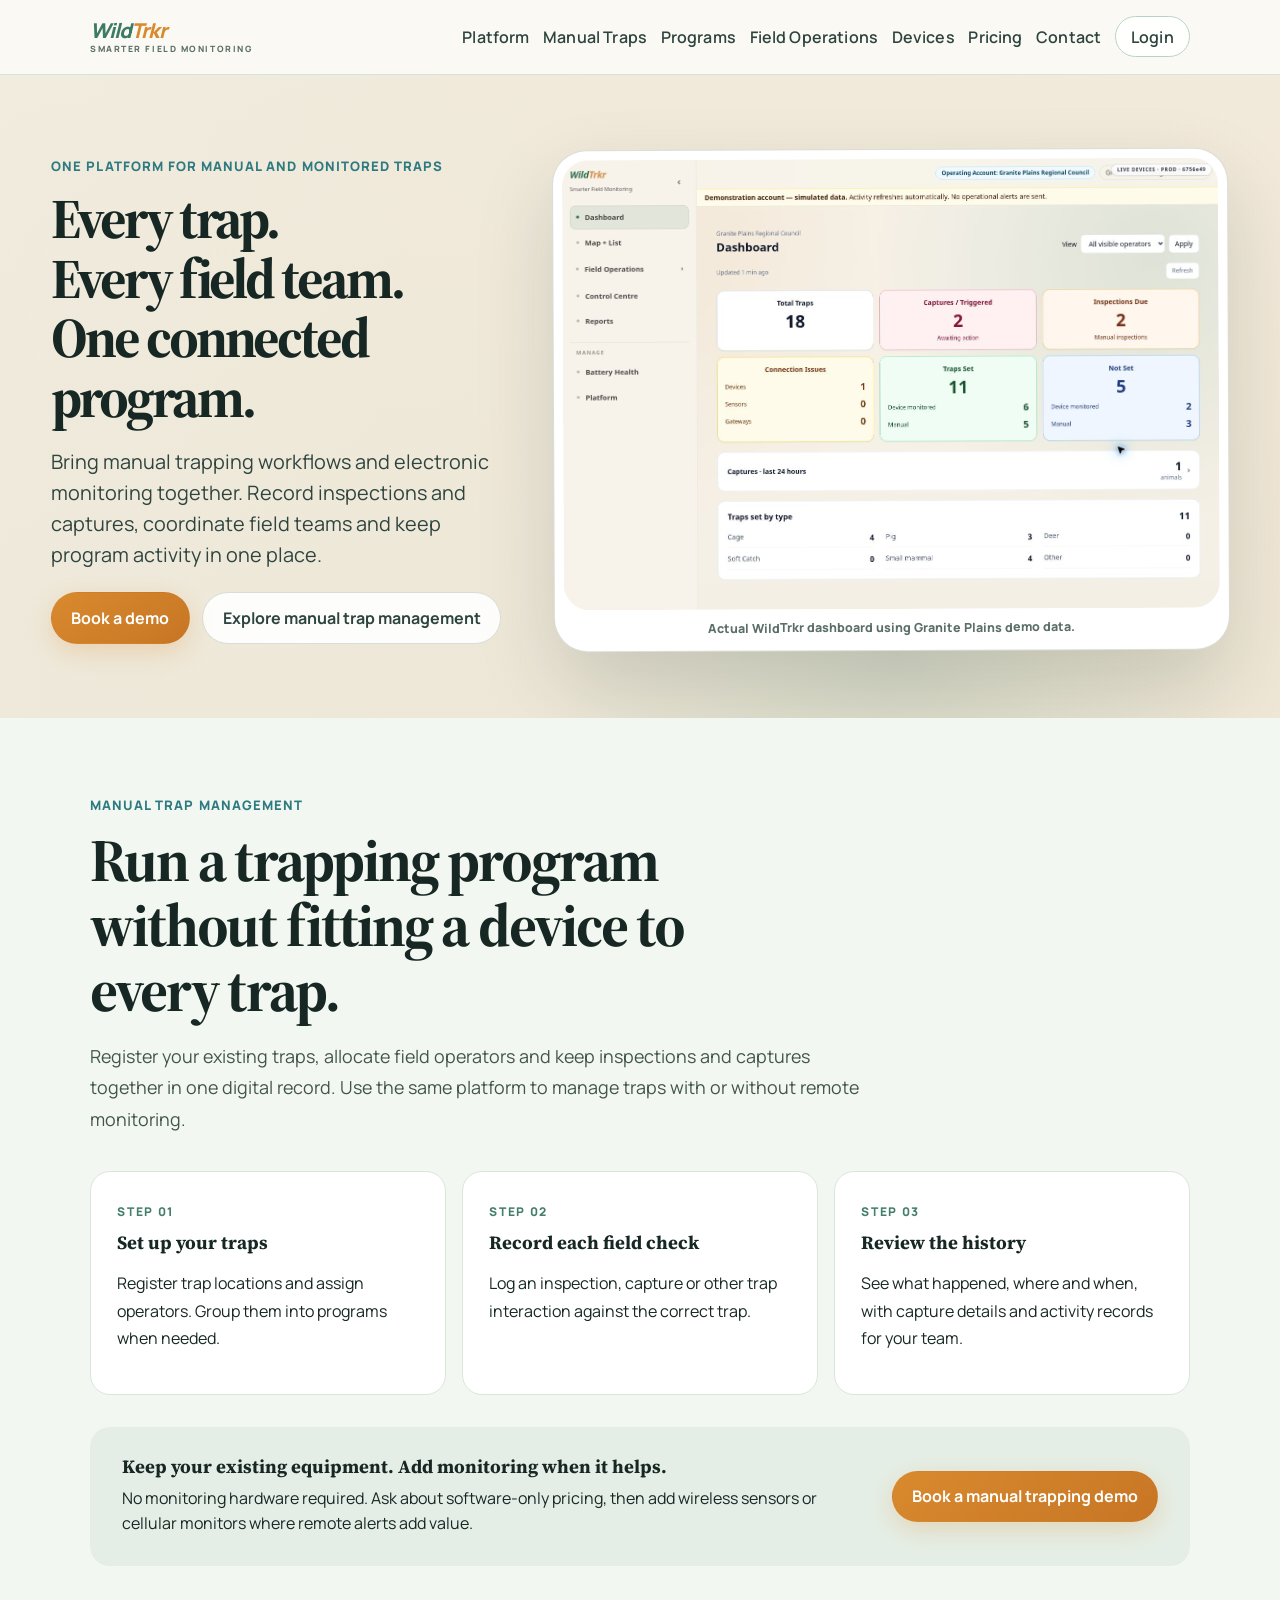
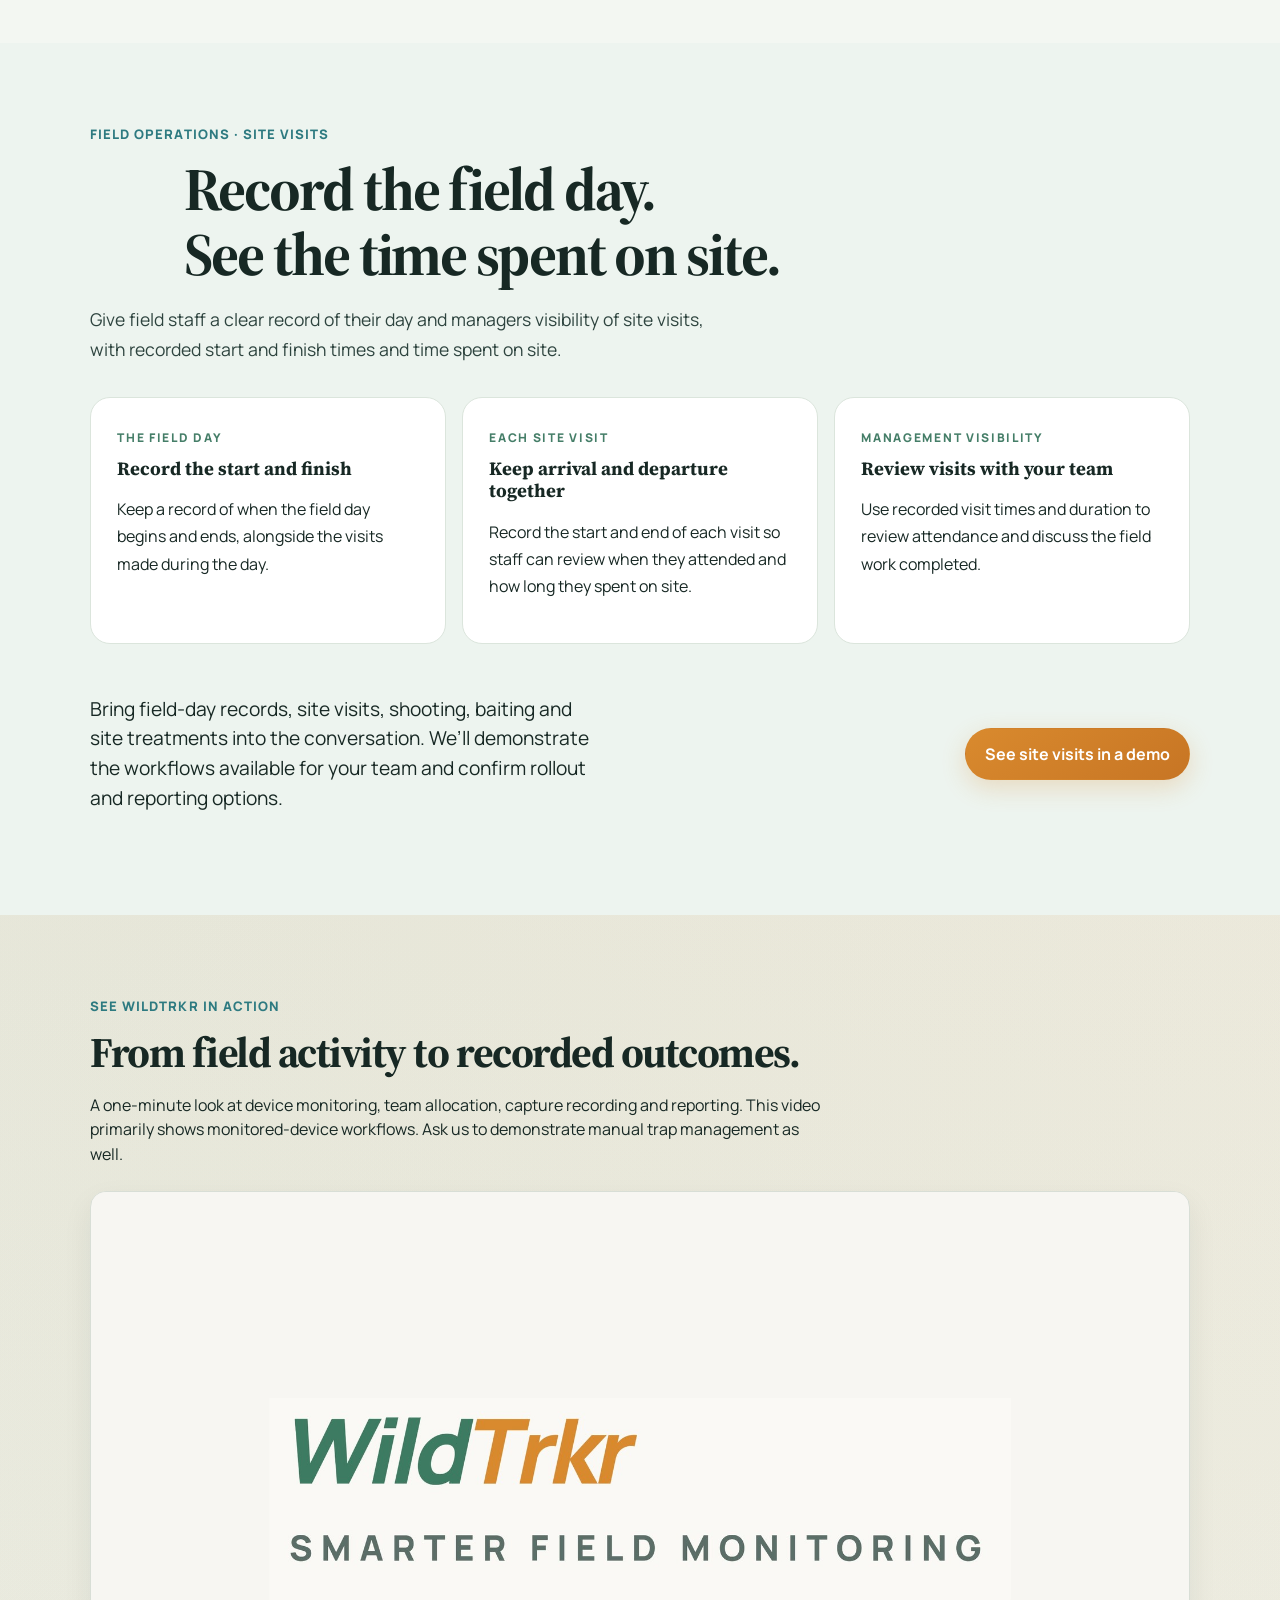
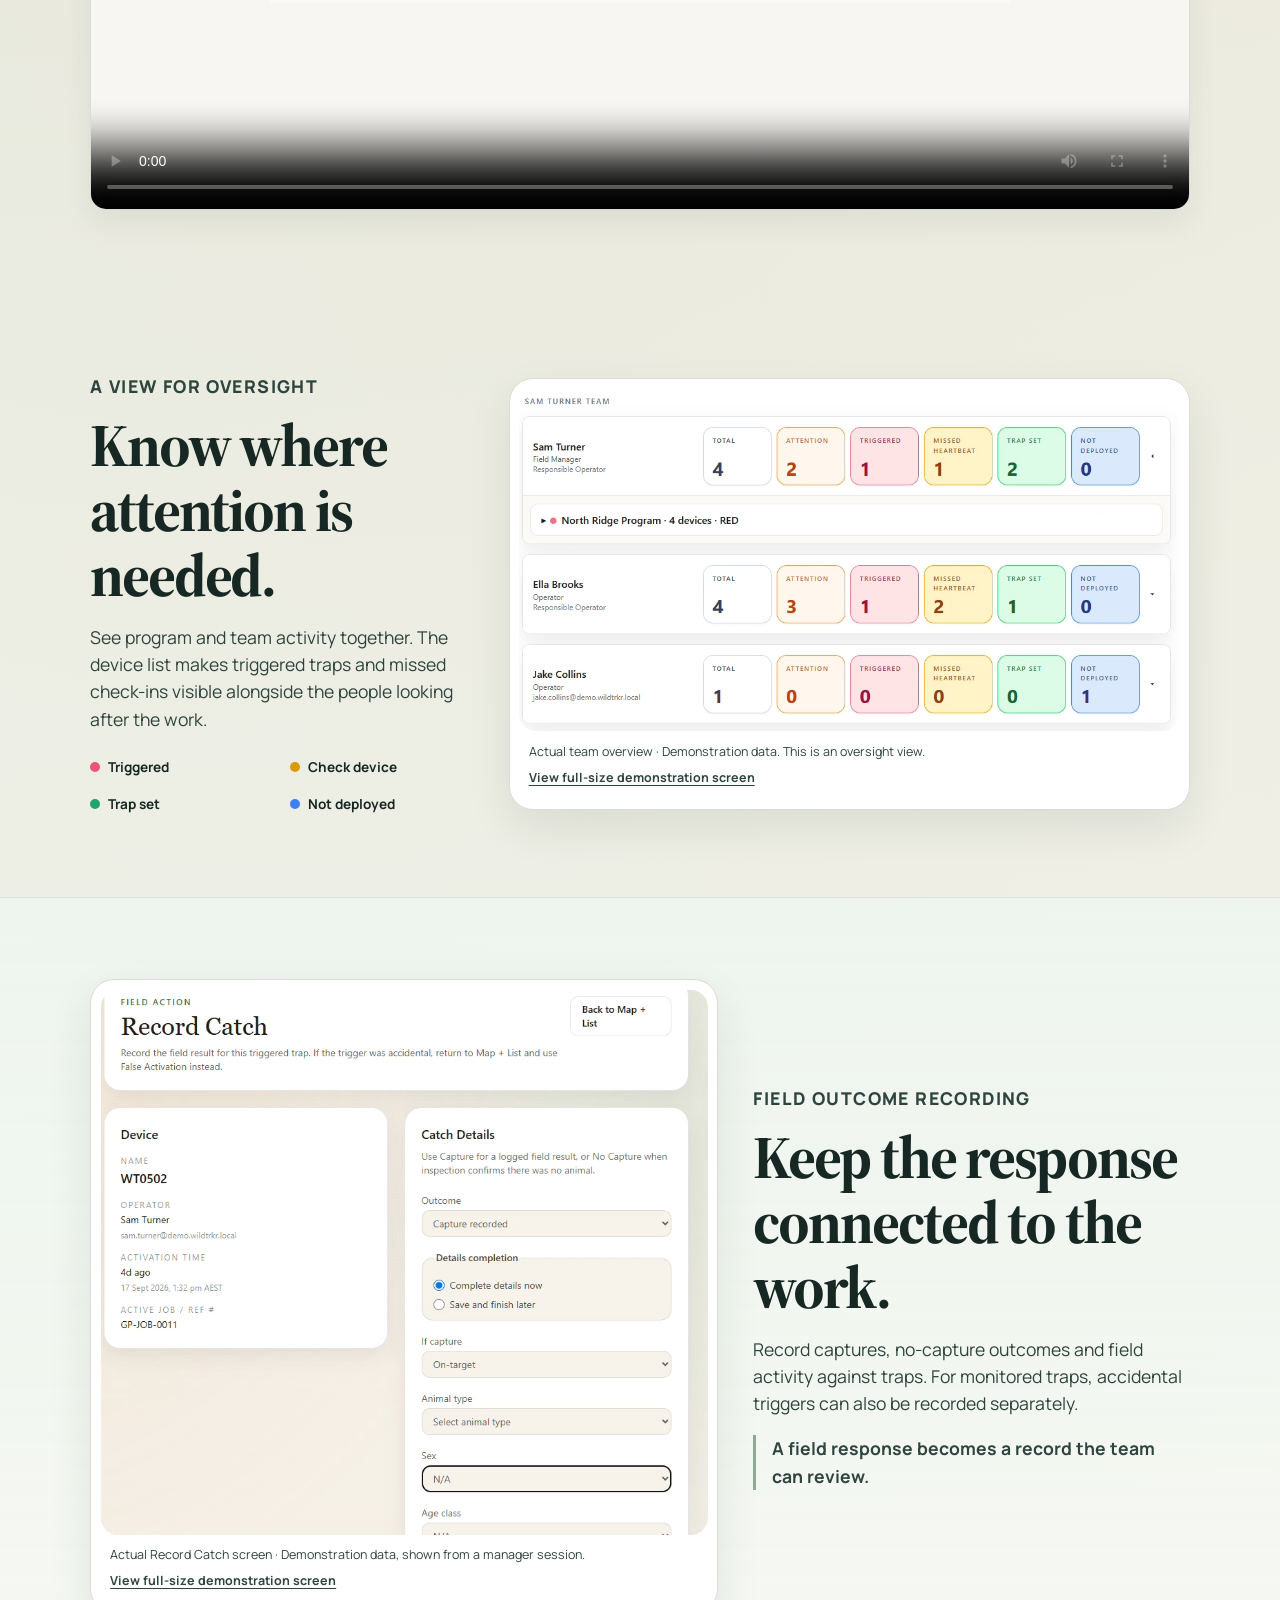
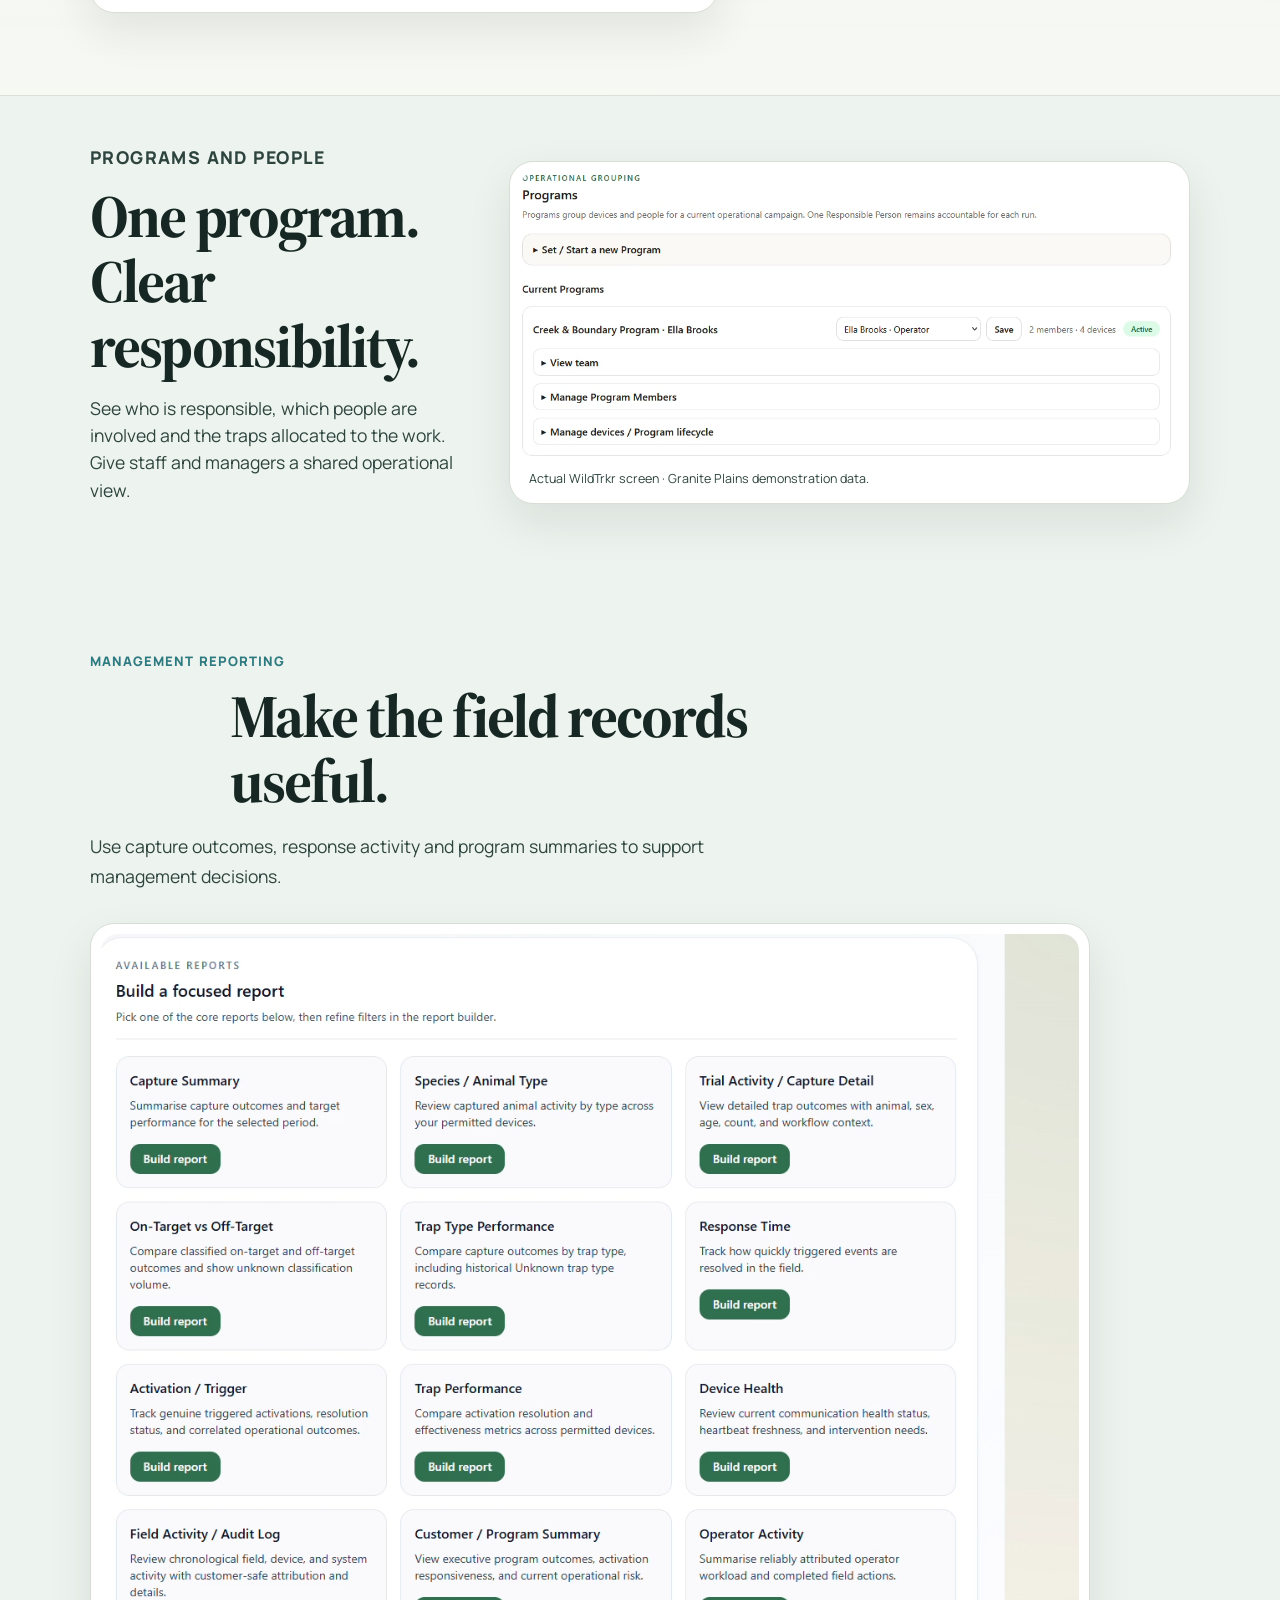
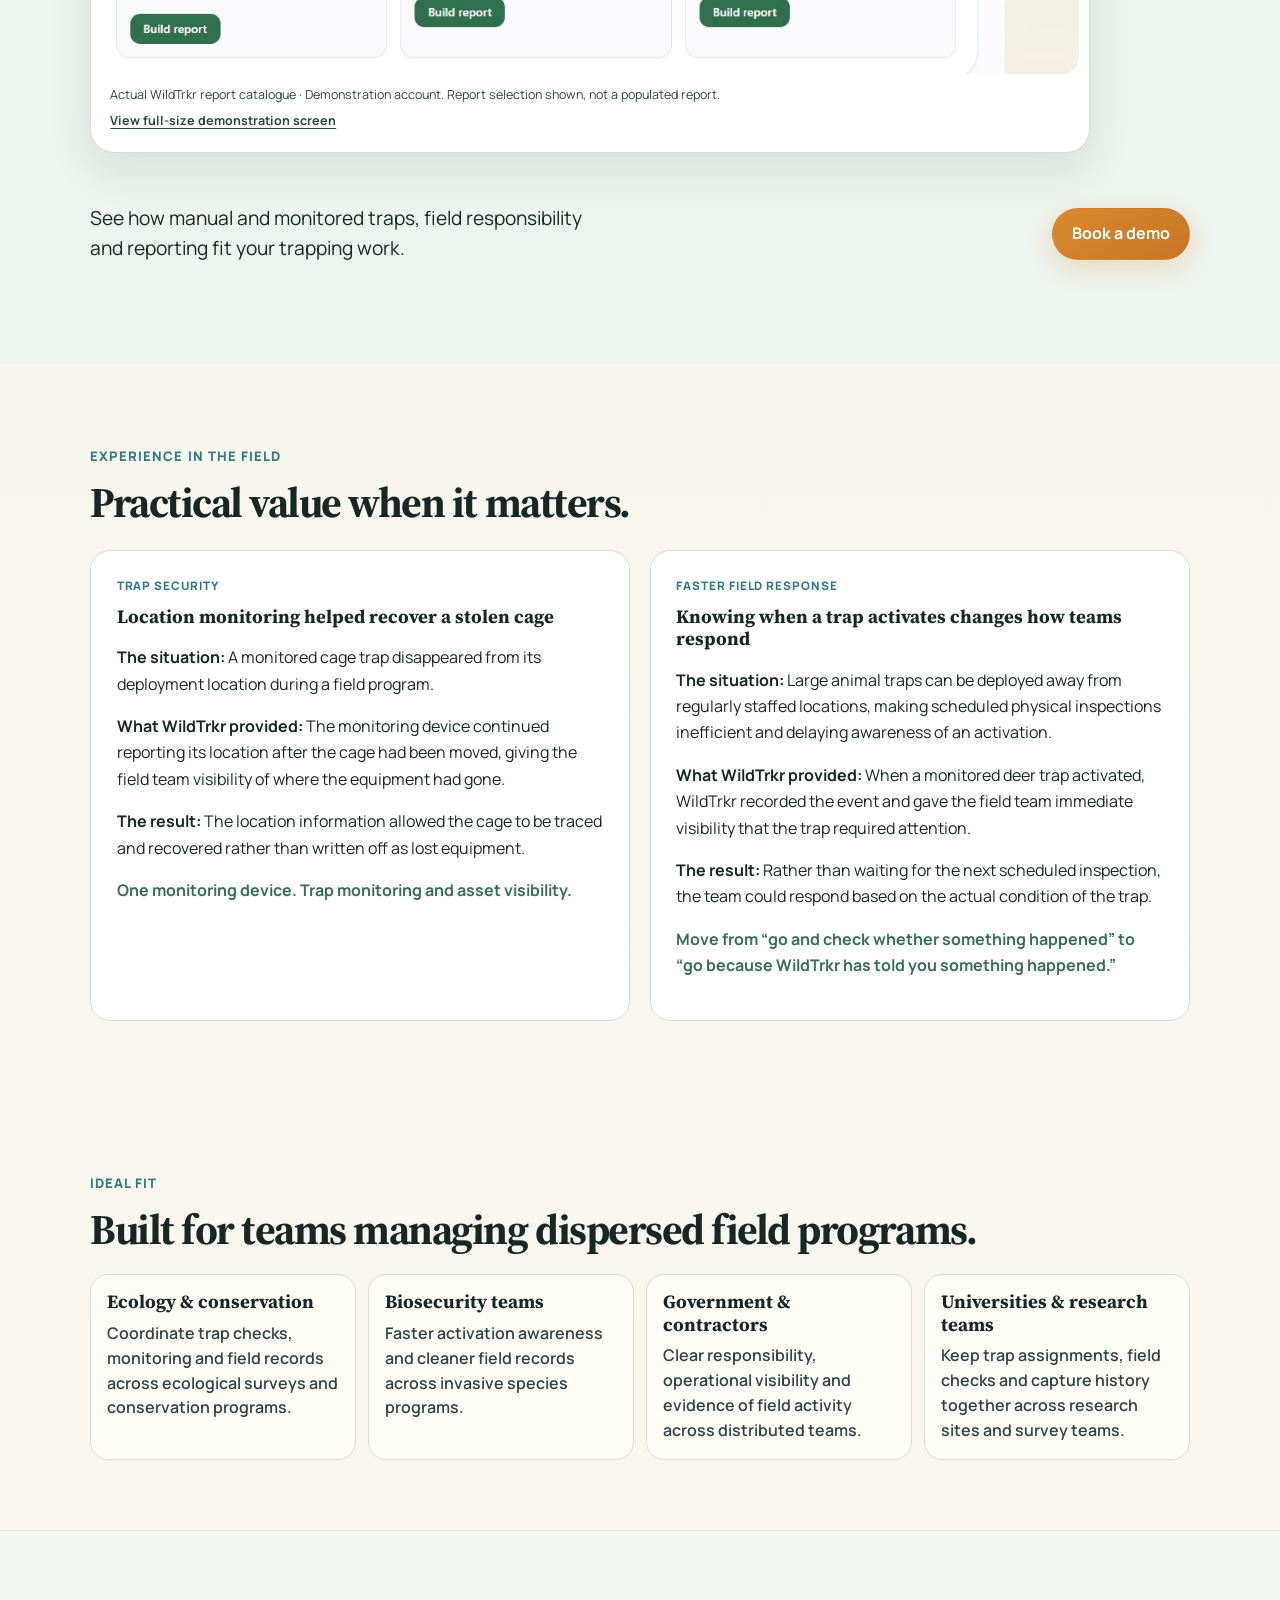
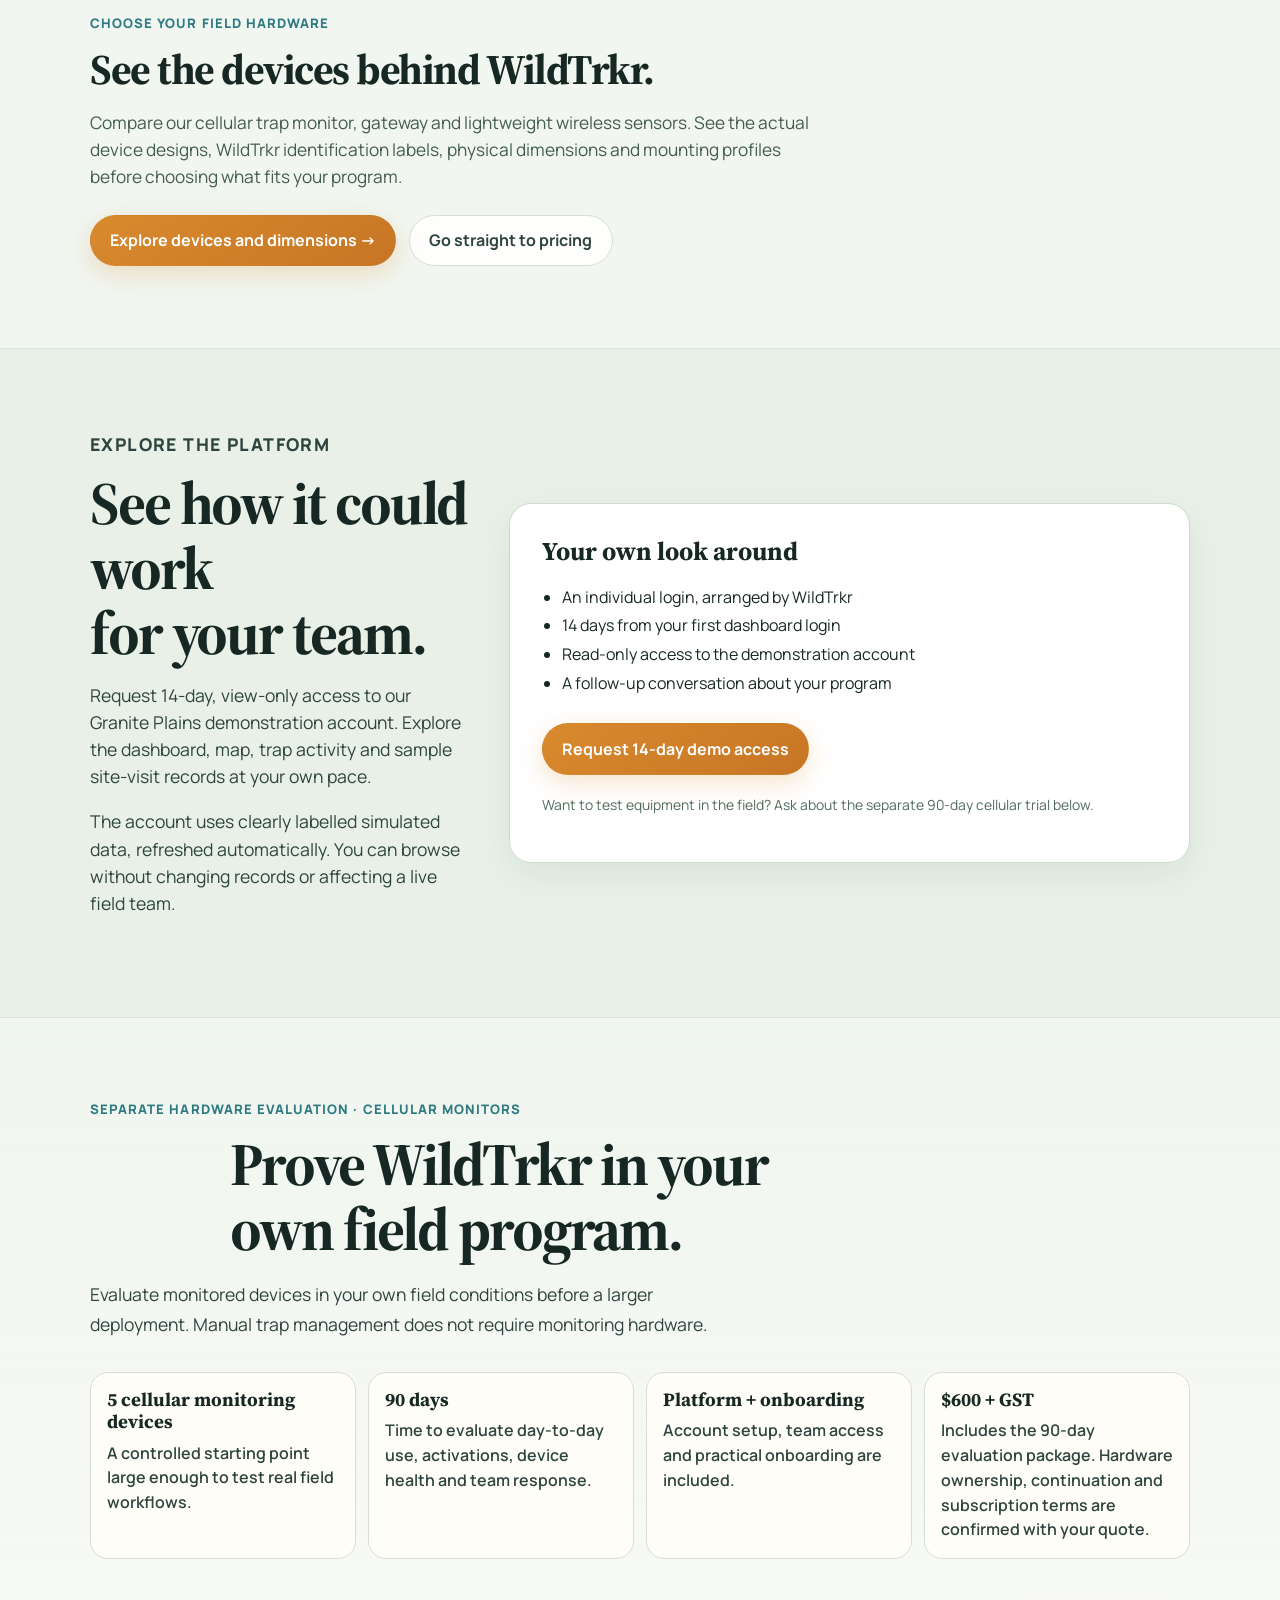
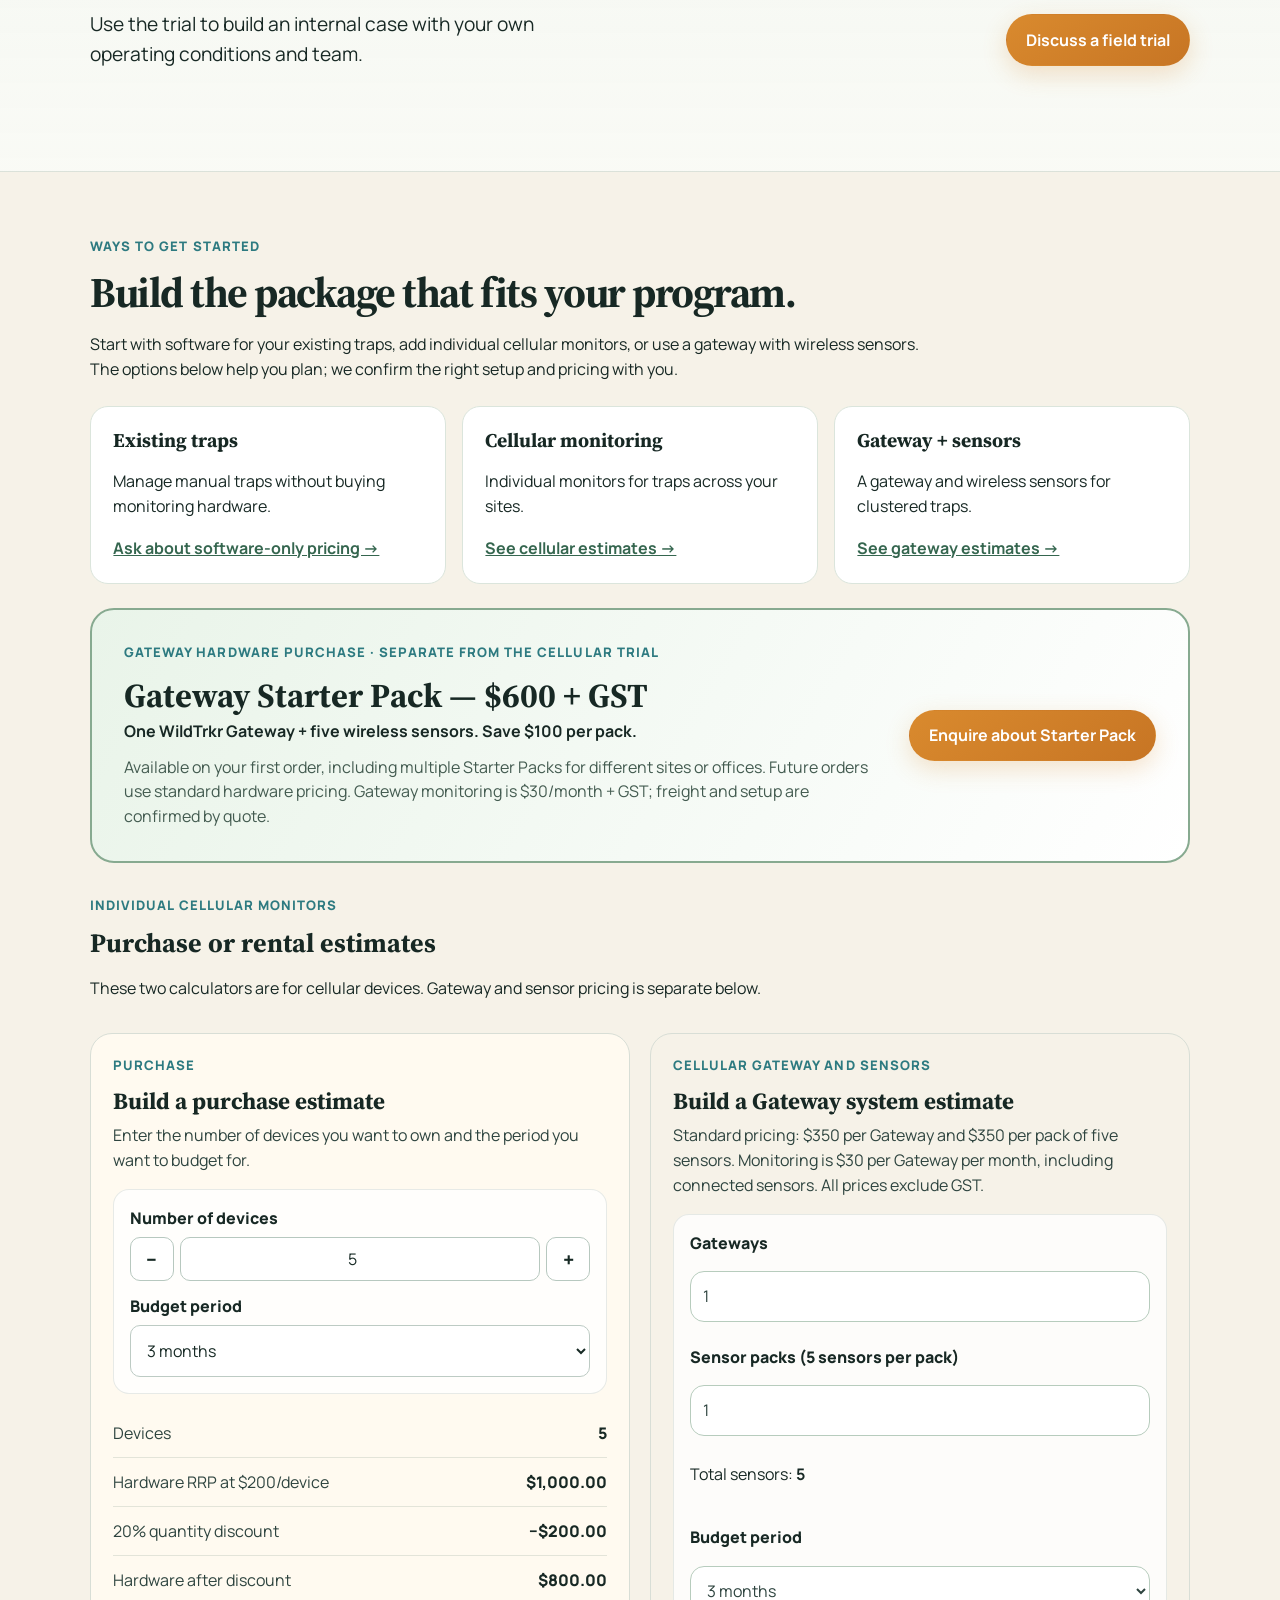
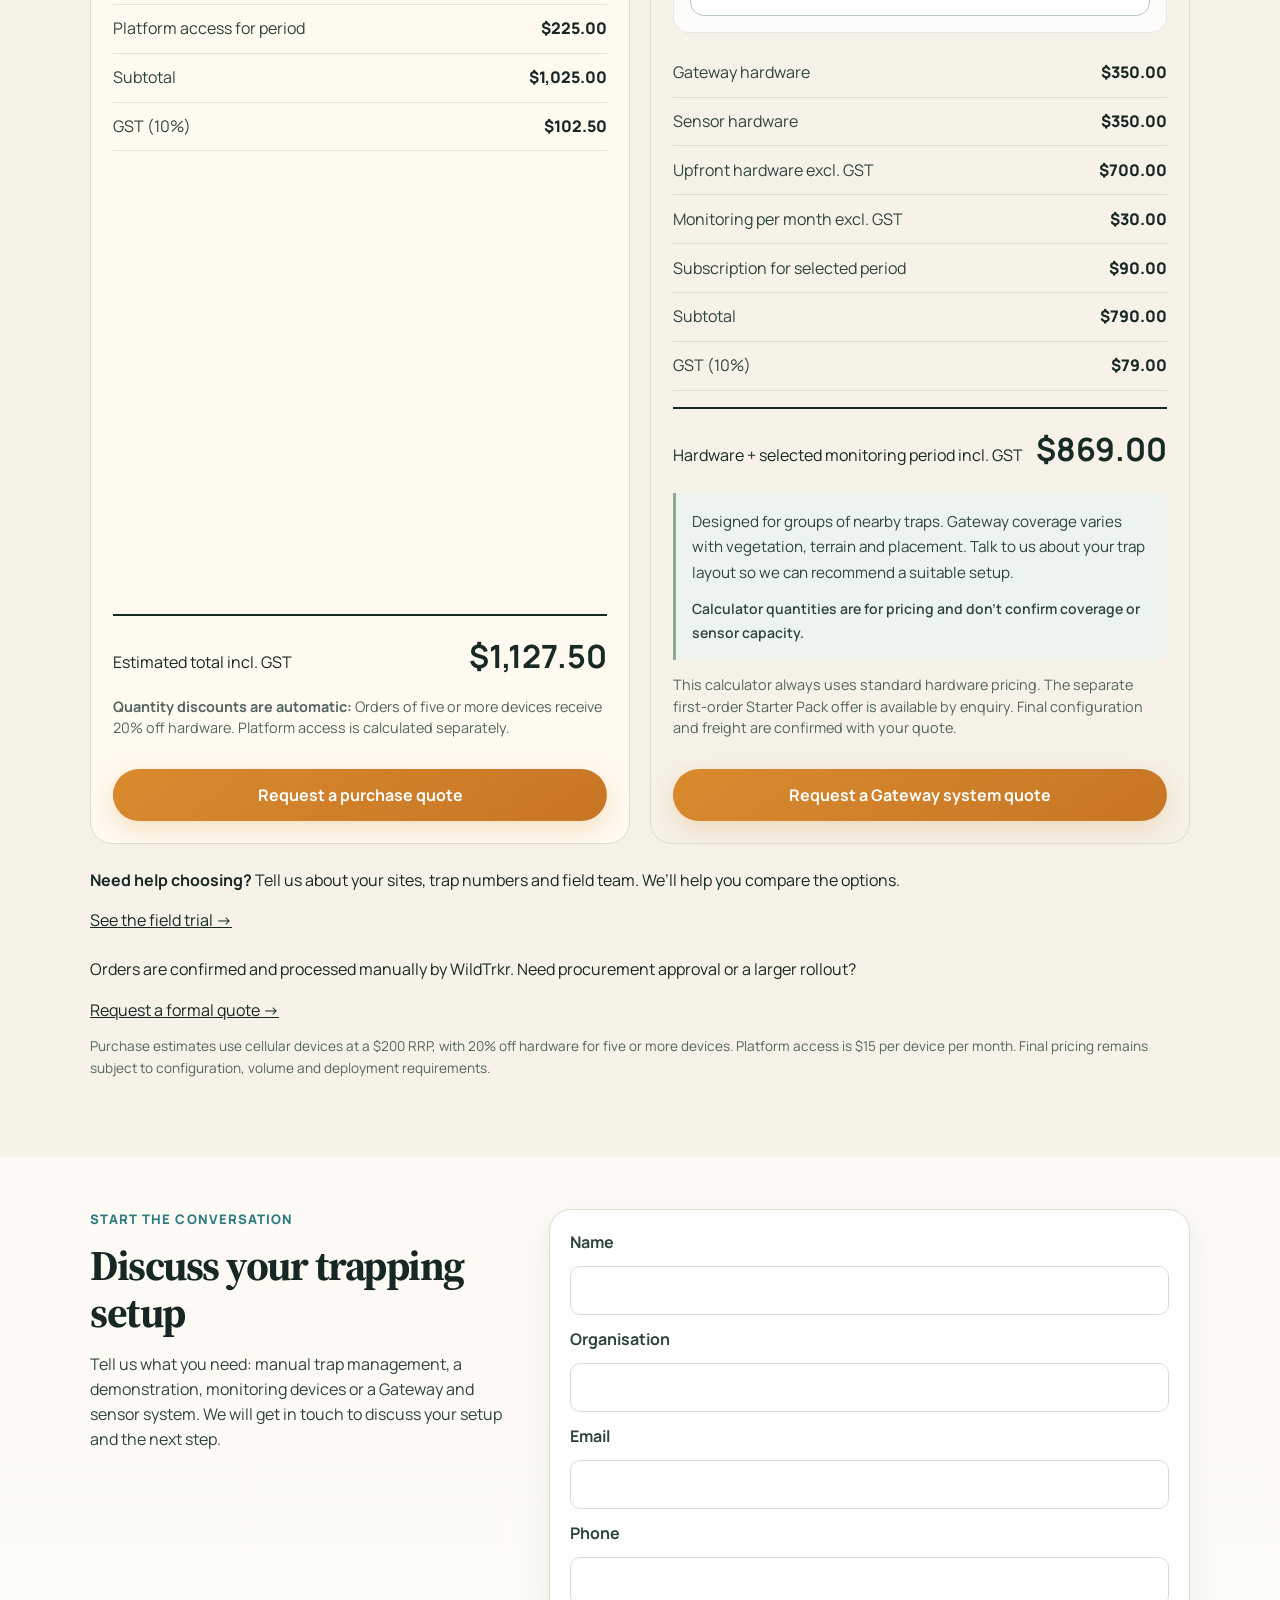
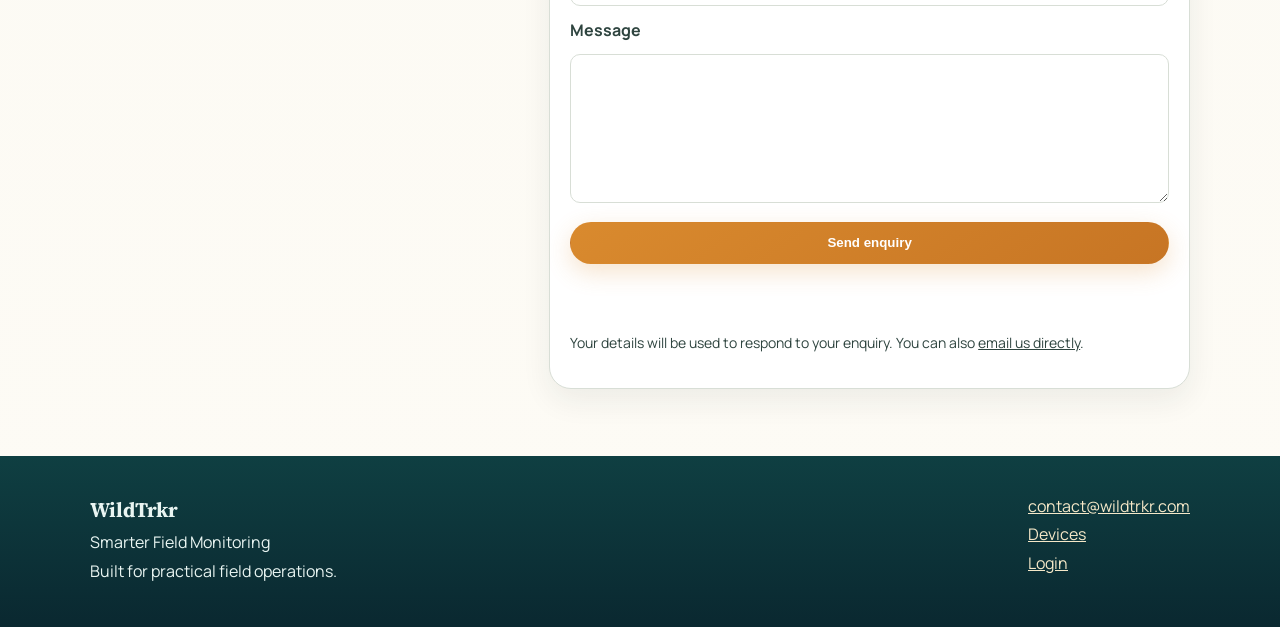
==== commit 136aaee7: "Preview clearer starting options and 14-day demonstration access with refreshed dashboard" ====
--- a/index.html
+++ b/index.html
@@ -34,6 +34,7 @@
 #site-visits {scroll-margin-top:6rem;background:#edf4ef}
 #site-visits .story-heading h2 {max-width:23ch}
 @media(max-width:600px){.product-led main .section-copy h2,.product-led main .story-heading h2,.product-led main .manual-trap-intro h2{font-size:2.35rem}}
+.demo-access-story{background:#e8f0e8}.demo-access-card{padding:2rem;background:#fff;border:1px solid #ccdccc;border-radius:22px;box-shadow:0 12px 35px #173b2010}.demo-access-card h3{font-size:1.6rem;margin:0 0 1rem}.demo-access-card ul{padding-left:1.3rem;line-height:1.8;margin-bottom:1.6rem}.demo-access-card .fine-print{font-size:.87rem;color:#526b5f;margin-top:1.2rem}.start-options{display:grid;grid-template-columns:repeat(3,minmax(0,1fr));gap:1rem;margin:1.5rem 0}.start-options article{padding:1.4rem;background:#fff;border:1px solid #dbe5dc;border-radius:18px}.start-options h3{font-size:1.22rem;margin:0 0 .65rem}.start-options p{line-height:1.6}.start-options a{font-weight:700;color:#35664f}.cellular-estimate-heading{margin:2rem 0 1rem;scroll-margin-top:100px}.cellular-estimate-heading h3{font-size:1.65rem;margin:.3rem 0}.compact-programs{padding-top:3rem;padding-bottom:3rem}@media(max-width:700px){.start-options{grid-template-columns:1fr}.demo-access-card{padding:1.4rem}}
 </style>
   <script src="calculator.js?v=6" defer></script>
   <script src="gateway-calculator.js?v=4" defer></script>
@@ -78,7 +79,7 @@
         </div>
 
         <figure class="platform-screenshot-card hero-platform-card">
-          <img class="hero-proof-image" src="/assets/dashboard-current-20261013.jpg" alt="Current WildTrkr dashboard with six operational cards, capture totals and trap types, using demonstration data" />
+          <img class="hero-proof-image" src="/assets/dashboard-granite-maintained-20261013.jpg" alt="Current WildTrkr dashboard with six operational cards, capture totals and trap types, using demonstration data" />
           <figcaption>Actual WildTrkr dashboard using Granite Plains demo data.</figcaption>
         </figure>
       </div>
@@ -113,8 +114,6 @@
         <div class="report-next"><p>Bring field-day records, site visits, shooting, baiting and site treatments into the conversation. We’ll demonstrate the workflows available for your team and confirm rollout and reporting options.</p><a class="button button-primary" data-enquiry="site-visits" href="#contact">See site visits in a demo</a></div>
       </div>
     </section>
-
-    <section id="manager-benefits" class="product-section manager-benefits"><div class="container"><p class="kicker">For project and field managers</p><h2>More visibility. Less chasing field records.</h2><div class="manager-grid"><div><h3>See work across programs</h3><p>Follow trap assignments and field activity without relying on separate spreadsheets and informal updates.</p></div><div><h3>Keep a consistent record</h3><p>Capture inspections, outcomes and photos against the relevant trap or monitored device.</p></div><div><h3>Support client reporting</h3><p>Bring operational information together for review and reporting. Ask to see the live reporting features and current export formats in a demo.</p></div></div></div></section>
 
     <section id="overview" class="product-section overview-section" aria-labelledby="overview-title">
       <div class="container">
@@ -143,16 +142,12 @@
       </div>
     </section>
 
-    <section id="programs" class="product-section programs-story" aria-labelledby="programs-title">
-      <div class="container">
-        <div class="story-heading"><p class="kicker">Programs and people</p><h2 id="programs-title">One shared program.<br />Clear responsibility.</h2><p>Bring teams and devices together in one Program, assign responsibility and give field staff, managers and administrators the views they need.</p></div>
-        <figure class="story-screen program-screen"><img src="/assets/program-demo.png" alt="Actual WildTrkr Creek and Boundary demonstration program: Ella Brooks, two members, four devices and Active status" loading="lazy" /><figcaption>Actual WildTrkr screen · Granite Plains demonstration data. <a class="proof-open" href="/assets/program-demo.png">View full-size demonstration screen</a></figcaption></figure>
-        <div class="proof-labels"><p><strong>A named person</strong><span>See who is responsible for the program.</span></p><p><strong>A connected team</strong><span>Keep program members and devices together.</span></p><p><strong>A shared view</strong><span>Review the current team and device roster.</span></p></div>
-        <p class="story-note">Program membership and device allocation remain separate.</p>
-      </div>
-    </section>
-
-    
+    <section id="programs" class="product-section programs-story compact-programs" aria-labelledby="programs-title">
+      <div class="container feature-screen-grid">
+        <div class="section-copy"><p class="kicker">Programs and people</p><h2 id="programs-title">One program.<br />Clear responsibility.</h2><p>See who is responsible, which people are involved and the traps allocated to the work. Give staff and managers a shared operational view.</p></div>
+        <figure class="story-screen"><img src="/assets/program-demo.png" alt="WildTrkr Creek and Boundary demonstration program with its team and assigned devices" loading="lazy" /><figcaption>Actual WildTrkr screen · Granite Plains demonstration data.</figcaption></figure>
+      </div>
+    </section>
 
     <section id="reporting" class="product-section reporting-story" aria-labelledby="report-title">
       <div class="container">
@@ -211,10 +206,17 @@
 
     
 
+    <section id="demo-access" class="product-section demo-access-story" aria-labelledby="demo-access-title">
+      <div class="container feature-screen-grid">
+        <div class="section-copy"><p class="kicker">Explore the platform</p><h2 id="demo-access-title">See how it could work<br />for your team.</h2><p>Request 14-day, view-only access to our Granite Plains demonstration account. Explore the dashboard, map, trap activity and sample site-visit records at your own pace.</p><p>The account uses clearly labelled simulated data, refreshed automatically. You can browse without changing records or affecting a live field team.</p></div>
+        <div class="demo-access-card"><h3>Your own look around</h3><ul><li>An individual login, arranged by WildTrkr</li><li>14 days from your first dashboard login</li><li>Read-only access to the demonstration account</li><li>A follow-up conversation about your program</li></ul><a class="button button-primary" data-enquiry="demo-access" href="#contact">Request 14-day demo access</a><p class="fine-print">Want to test equipment in the field? Ask about the separate 90-day cellular trial below.</p></div>
+      </div>
+    </section>
+
     <section id="field-trial" class="product-section soft" aria-labelledby="field-trial-title">
       <div class="container">
         <div class="story-heading">
-          <p class="kicker">90-day field trial</p>
+          <p class="kicker">Separate hardware evaluation · Cellular monitors</p>
           <h2 id="field-trial-title">Prove WildTrkr in your own field program.</h2>
           <p>Evaluate monitored devices in your own field conditions before a larger deployment. Manual trap management does not require monitoring hardware.</p>
         </div>
@@ -232,18 +234,19 @@
       <div class="container">
         <div class="calculator-heading">
           <div>
-            <p class="kicker">Individual cellular-device pricing</p>
+            <p class="kicker">Ways to get started</p>
             <h2 class="fixed-line-heading"><span>Build the package</span> <span>that fits your program.</span></h2>
           </div>
-          <p>These estimates are for individual cellular trap-monitoring devices, with platform access for your selected period. Gateway and sensor systems are priced separately.</p>
-        </div>
-
-        <p class="gateway-pricing-note">For clustered traps, use the separate <a href="#gateway-estimate-title">Gateway and sensor estimate below</a>.</p>
+          <p>Start with software for your existing traps, add individual cellular monitors, or use a gateway with wireless sensors. The options below help you plan; we confirm the right setup and pricing with you.</p>
+        </div>
+
+        <div class="start-options"><article><h3>Existing traps</h3><p>Manage manual traps without buying monitoring hardware.</p><a data-enquiry="manual-trapping" href="#contact">Ask about software-only pricing →</a></article><article><h3>Cellular monitoring</h3><p>Individual monitors for traps across your sites.</p><a href="#cellular-estimates">See cellular estimates →</a></article><article><h3>Gateway + sensors</h3><p>A gateway and wireless sensors for clustered traps.</p><a href="#gateway-estimate-title">See gateway estimates →</a></article></div>
 
 <div class="gateway-starter-promo" style="margin:1.5rem 0 1.8rem;padding:clamp(1.2rem,3vw,2rem);border:2px solid #87aa90;border-radius:24px;background:linear-gradient(120deg,#e9f4e9,#fff);display:flex;align-items:center;justify-content:space-between;gap:1.5rem;flex-wrap:wrap">
- <div style="flex:1;min-width:240px"><p class="kicker">First-order hardware purchase special</p><h3 style="font-size:clamp(1.5rem,3vw,2.1rem);margin:.25rem 0">Gateway Starter Pack — $600 + GST</h3><p style="margin:.2rem 0 .65rem"><strong>One WildTrkr Gateway + five wireless sensors. Save $100 per pack.</strong></p><p style="margin:0;color:#435b50">Available on your first order, including multiple Starter Packs for different sites or offices. Future orders use standard hardware pricing. Gateway monitoring is $30/month + GST; freight and setup are confirmed by quote.</p></div>
+ <div style="flex:1;min-width:240px"><p class="kicker">Gateway hardware purchase · Separate from the cellular trial</p><h3 style="font-size:clamp(1.5rem,3vw,2.1rem);margin:.25rem 0">Gateway Starter Pack — $600 + GST</h3><p style="margin:.2rem 0 .65rem"><strong>One WildTrkr Gateway + five wireless sensors. Save $100 per pack.</strong></p><p style="margin:0;color:#435b50">Available on your first order, including multiple Starter Packs for different sites or offices. Future orders use standard hardware pricing. Gateway monitoring is $30/month + GST; freight and setup are confirmed by quote.</p></div>
  <a class="button button-primary" data-enquiry="starter" href="#contact">Enquire about Starter Pack</a>
  </div>
+        <div id="cellular-estimates" class="cellular-estimate-heading"><p class="kicker">Individual cellular monitors</p><h3>Purchase or rental estimates</h3><p>These two calculators are for cellular devices. Gateway and sensor pricing is separate below.</p></div>
         <div class="dual-calculators" data-calculator>
           <article class="standalone-calculator purchase-calculator">
             <div class="calculator-card-heading">
@@ -310,7 +313,7 @@
 
         </div>
         <div class="calculator-next-step">
-          <p><strong>Prefer to prove WildTrkr before a larger rollout?</strong> Start with a 90-day evaluation package: five cellular monitoring devices, platform access and onboarding for $600 + GST. Post-trial arrangements are confirmed during enquiry.</p>
+          <p><strong>Need help choosing?</strong> Tell us about your sites, trap numbers and field team. We’ll help you compare the options.</p>
           <a class="text-link" href="#field-trial">See the field trial <span aria-hidden="true">→</span></a>
         </div>
         <div class="calculator-next-step">
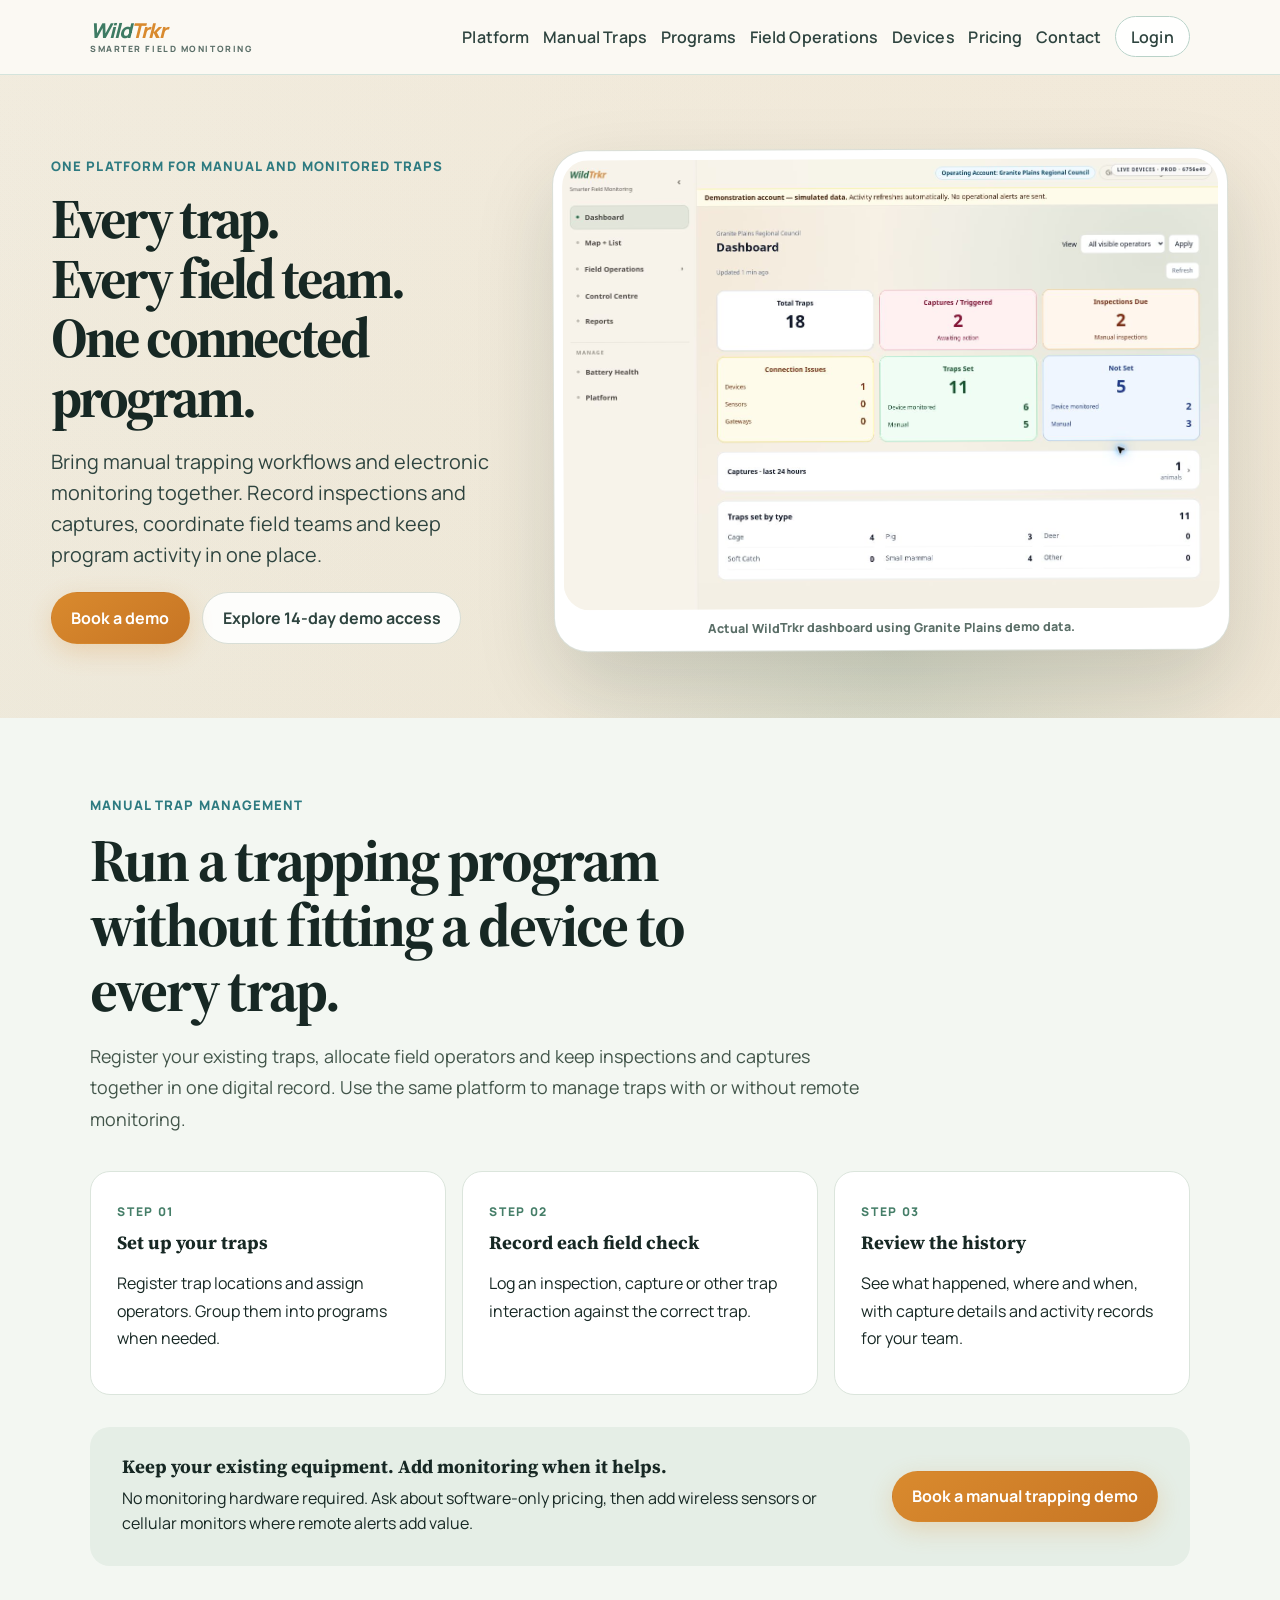
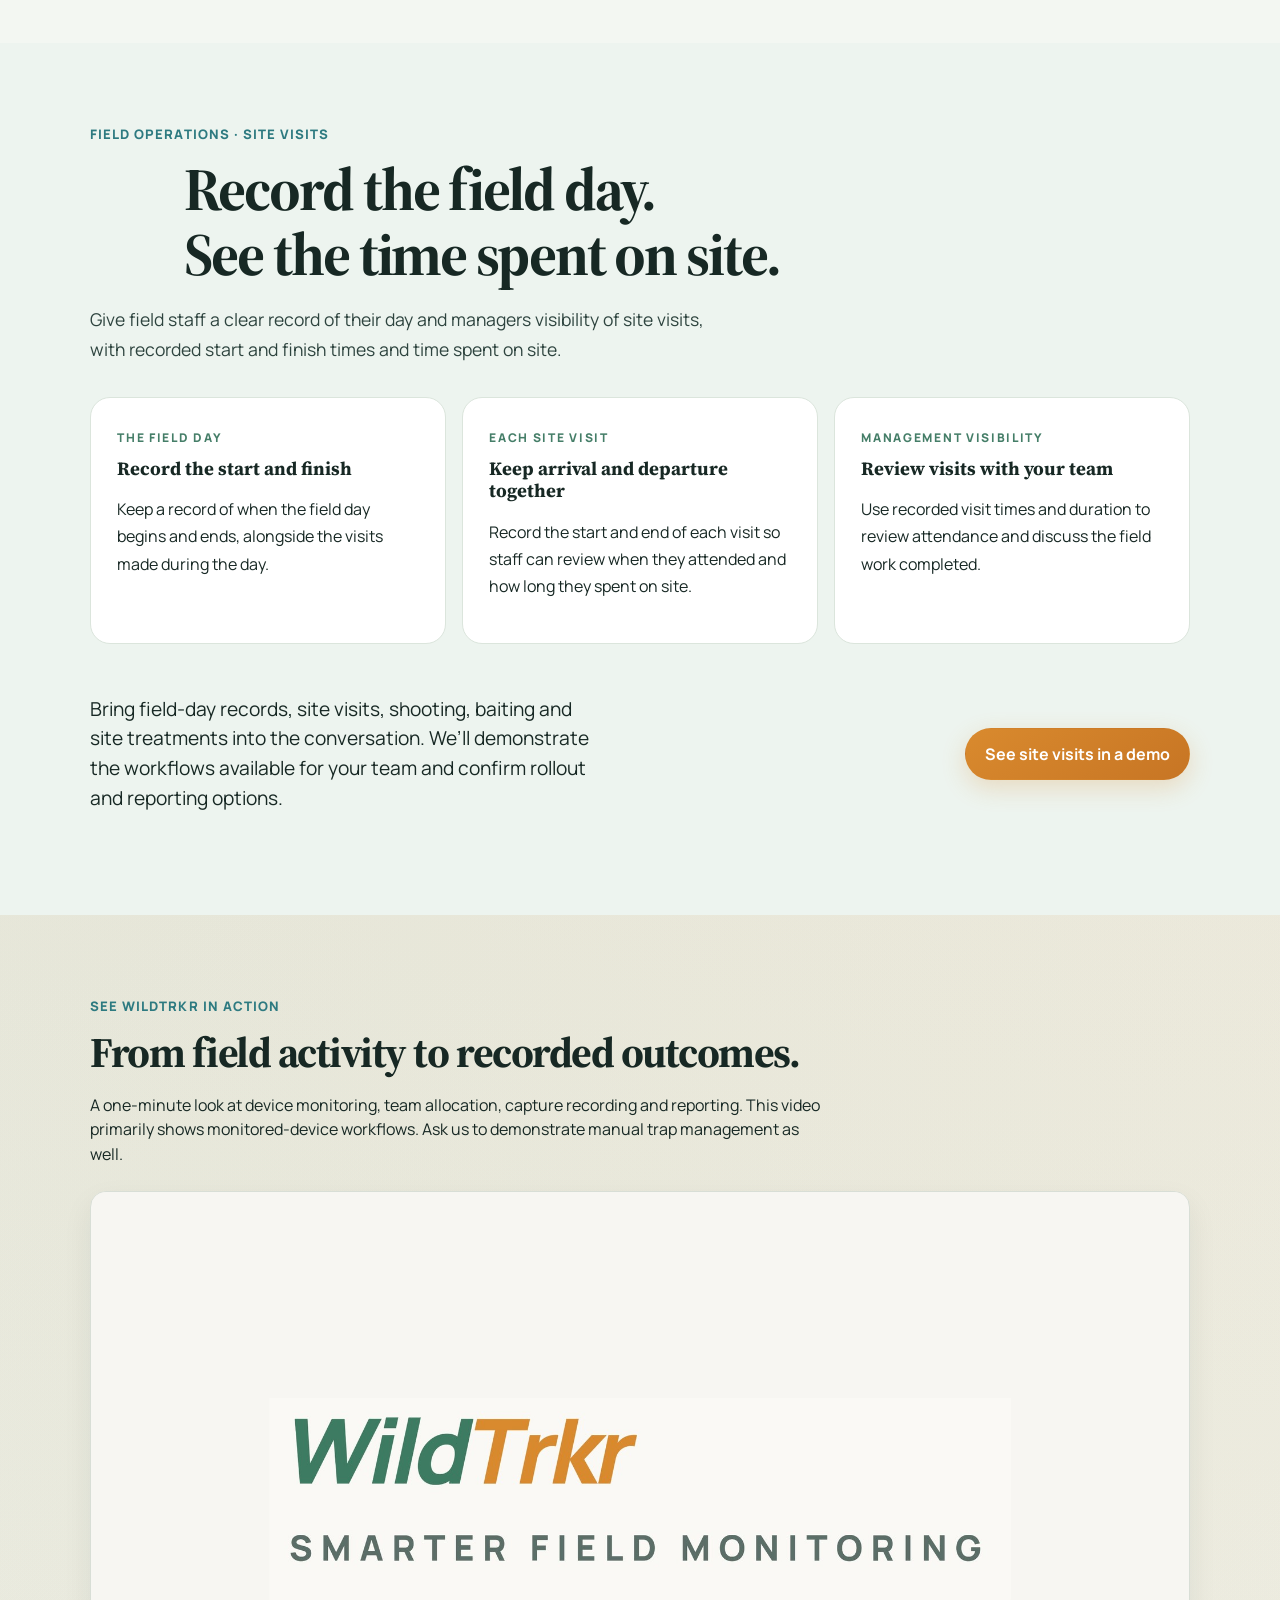
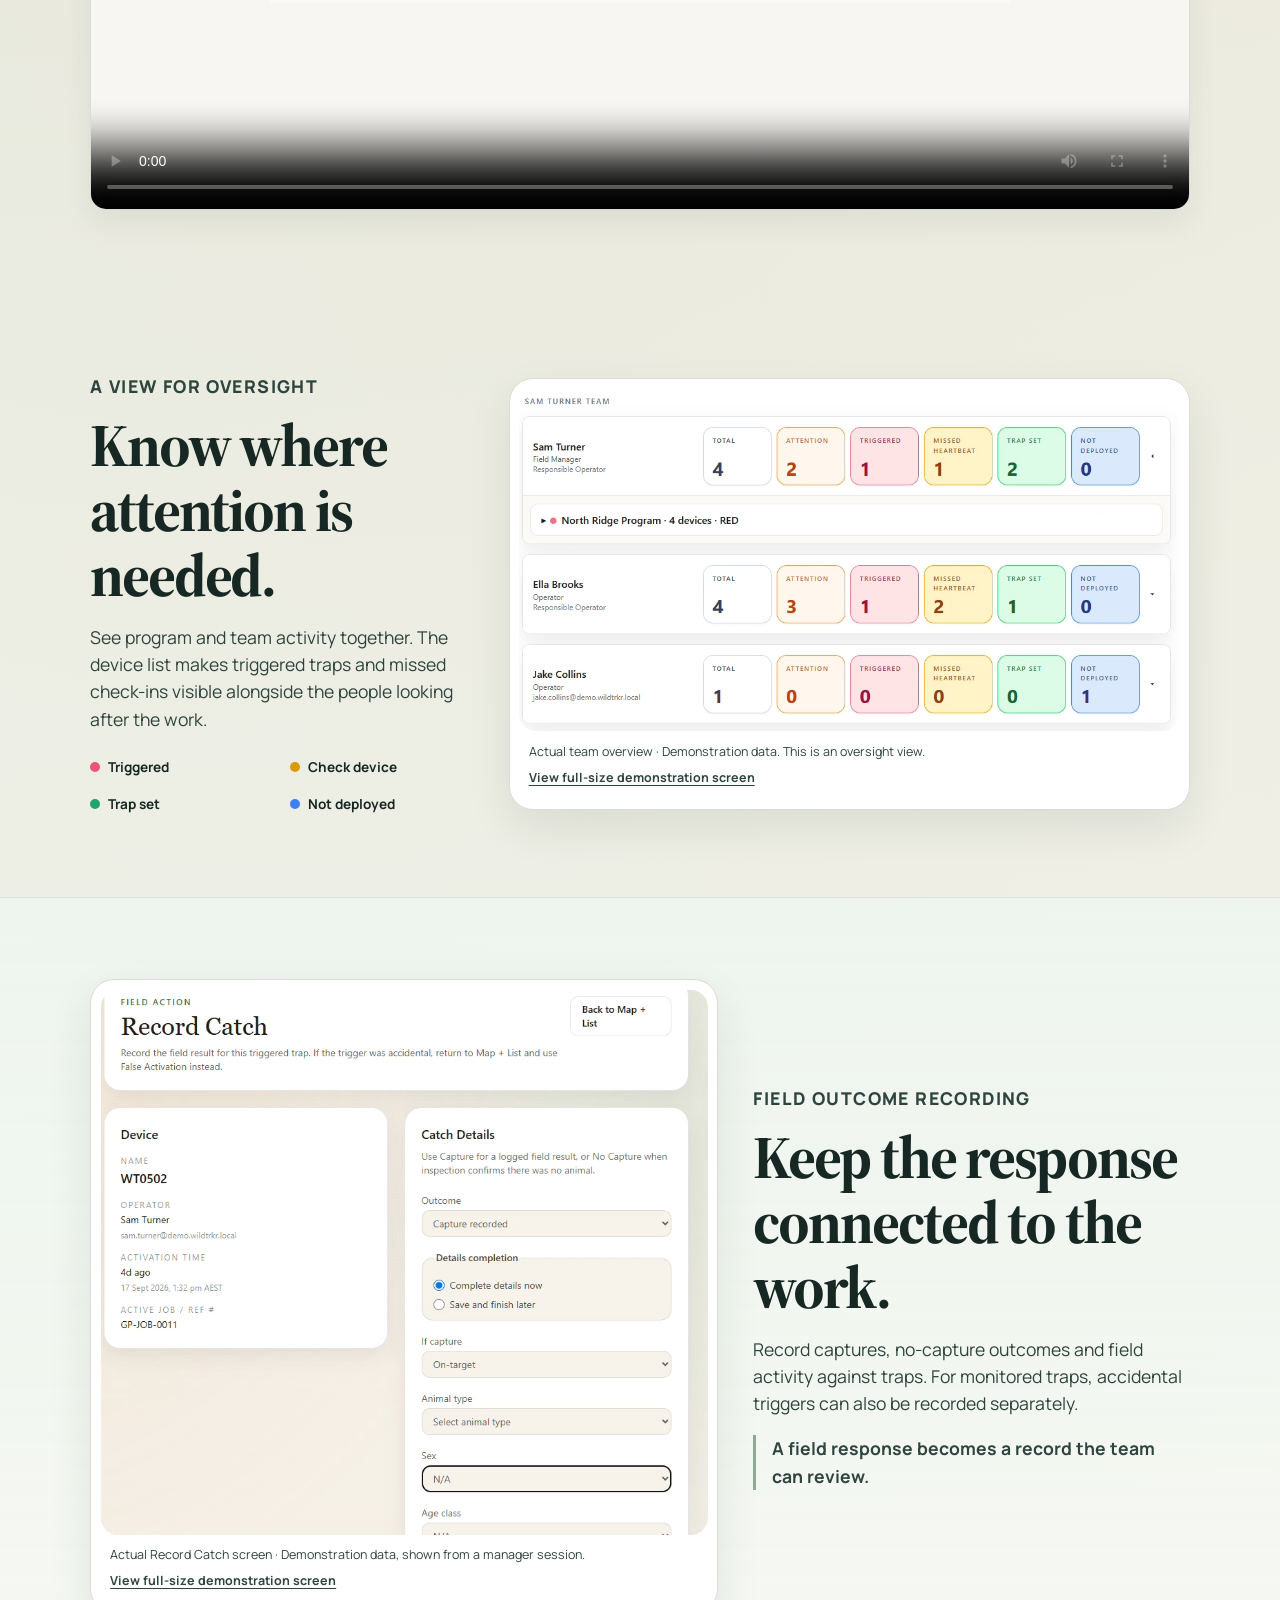
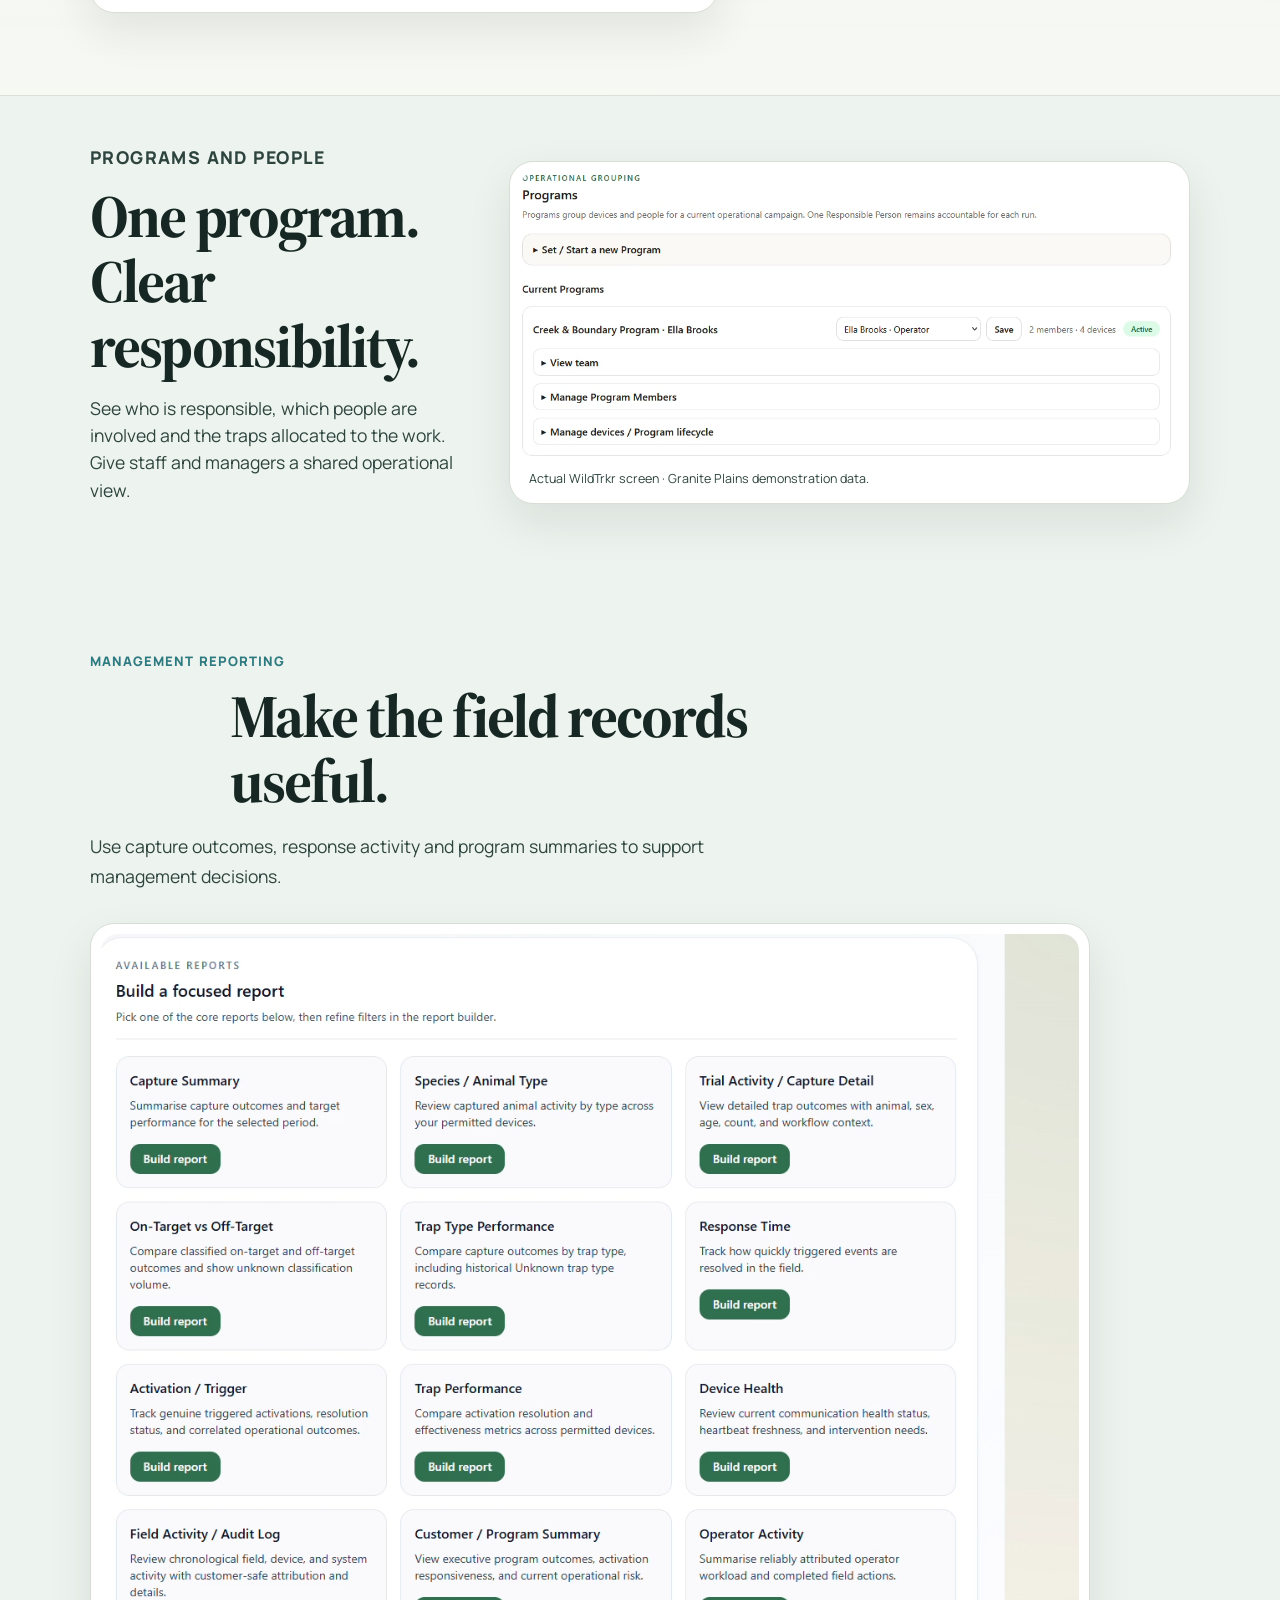
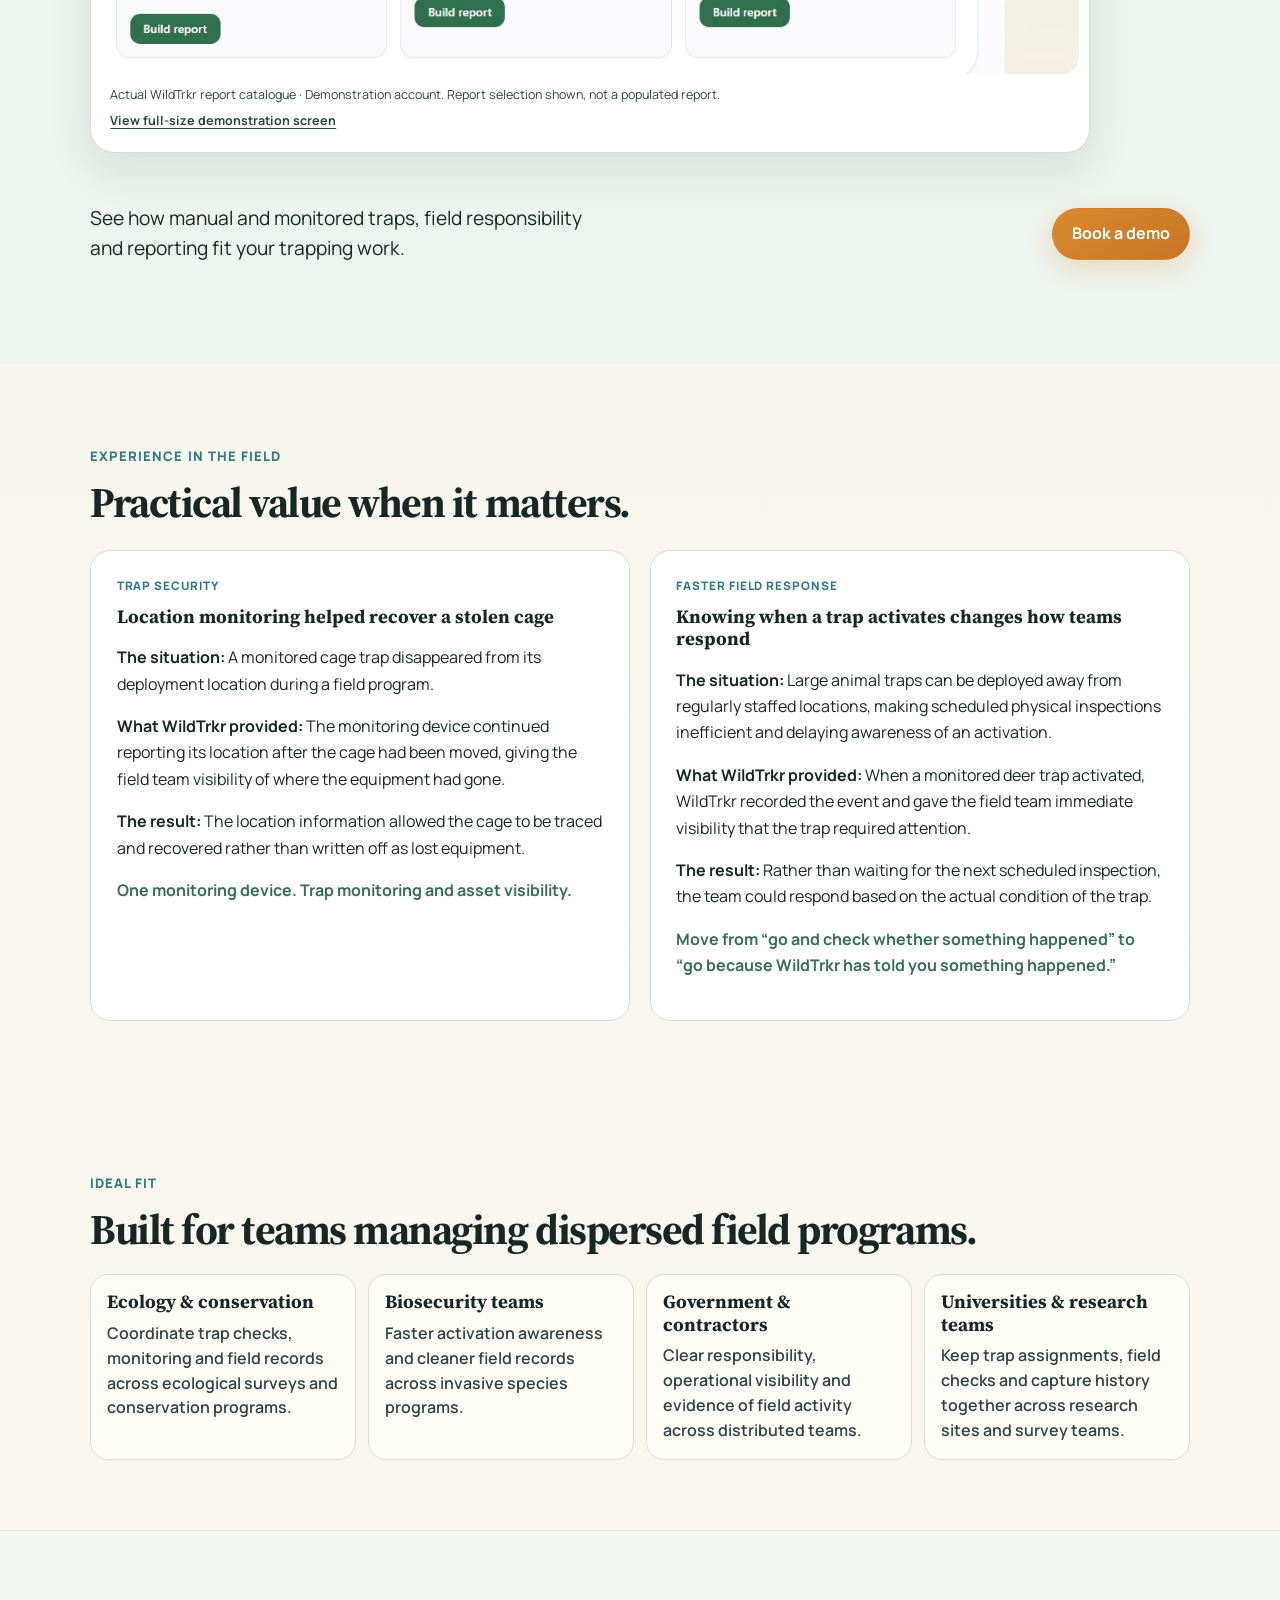
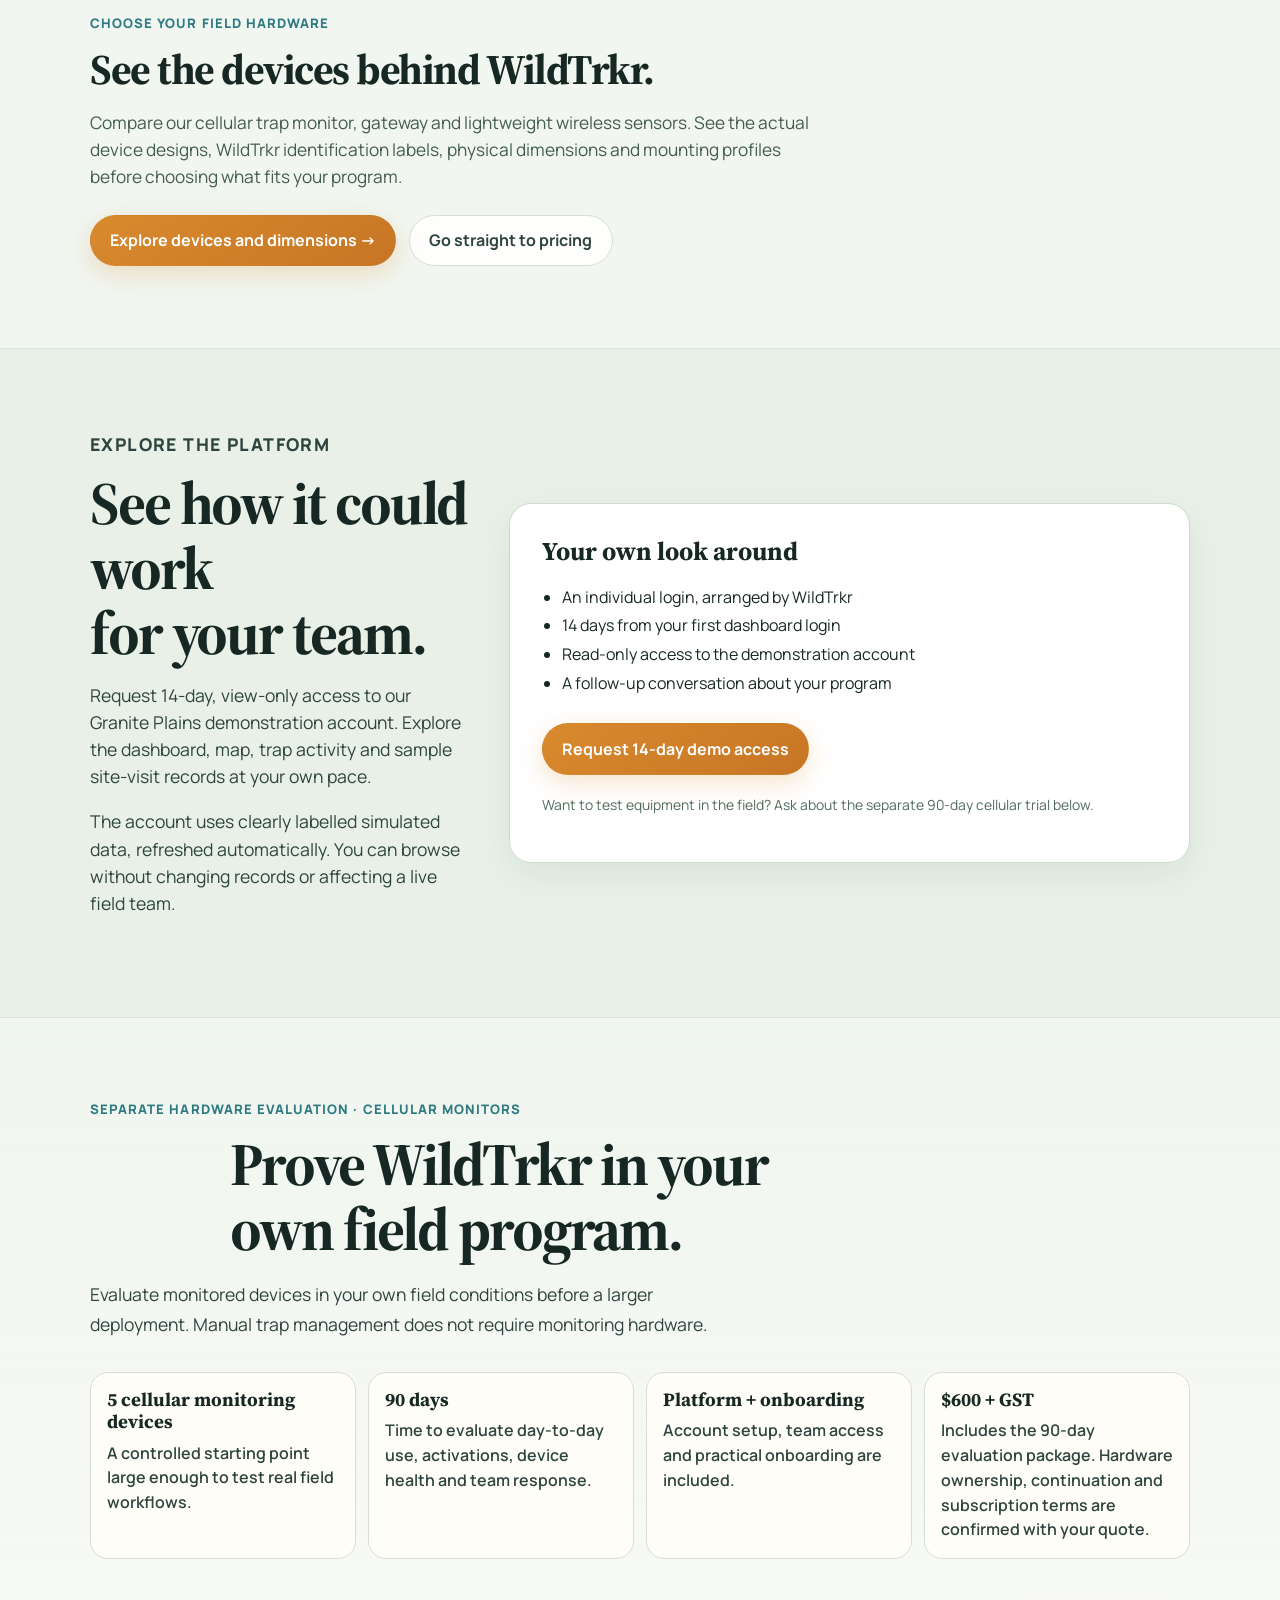
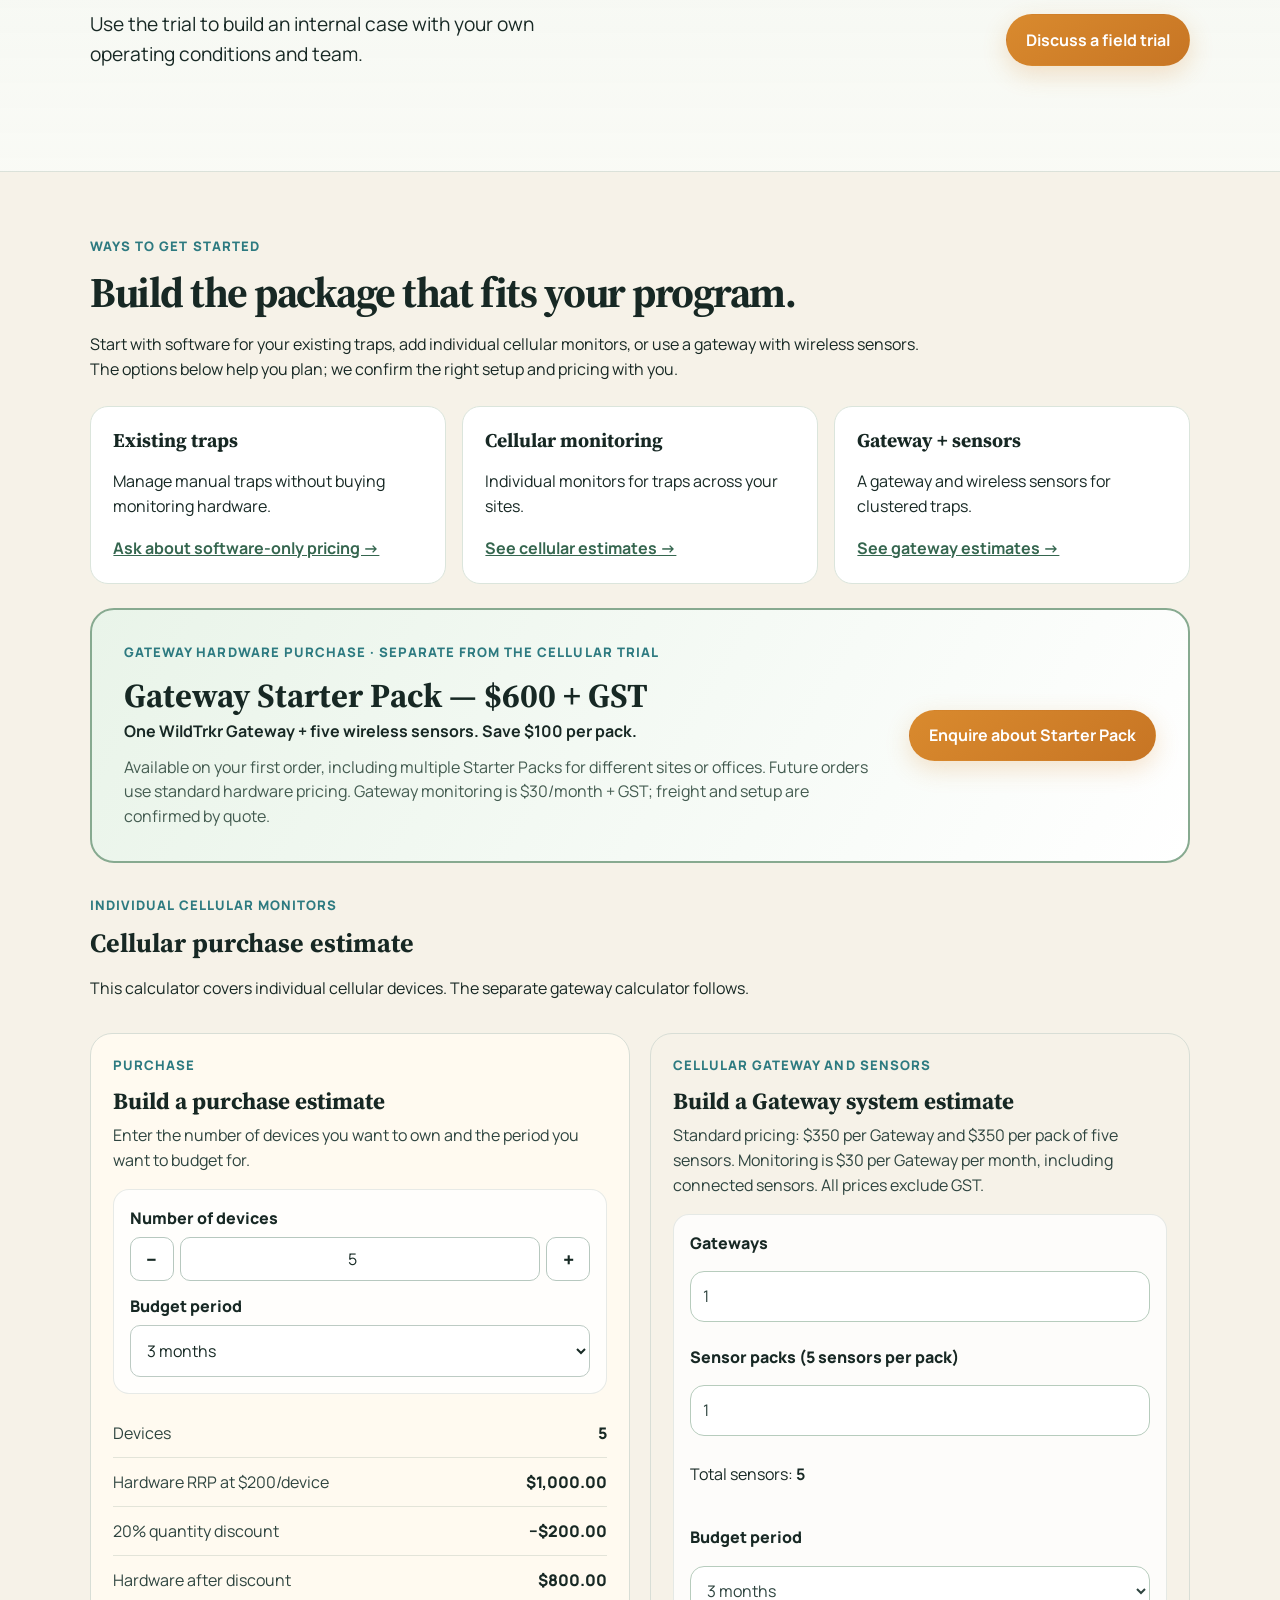
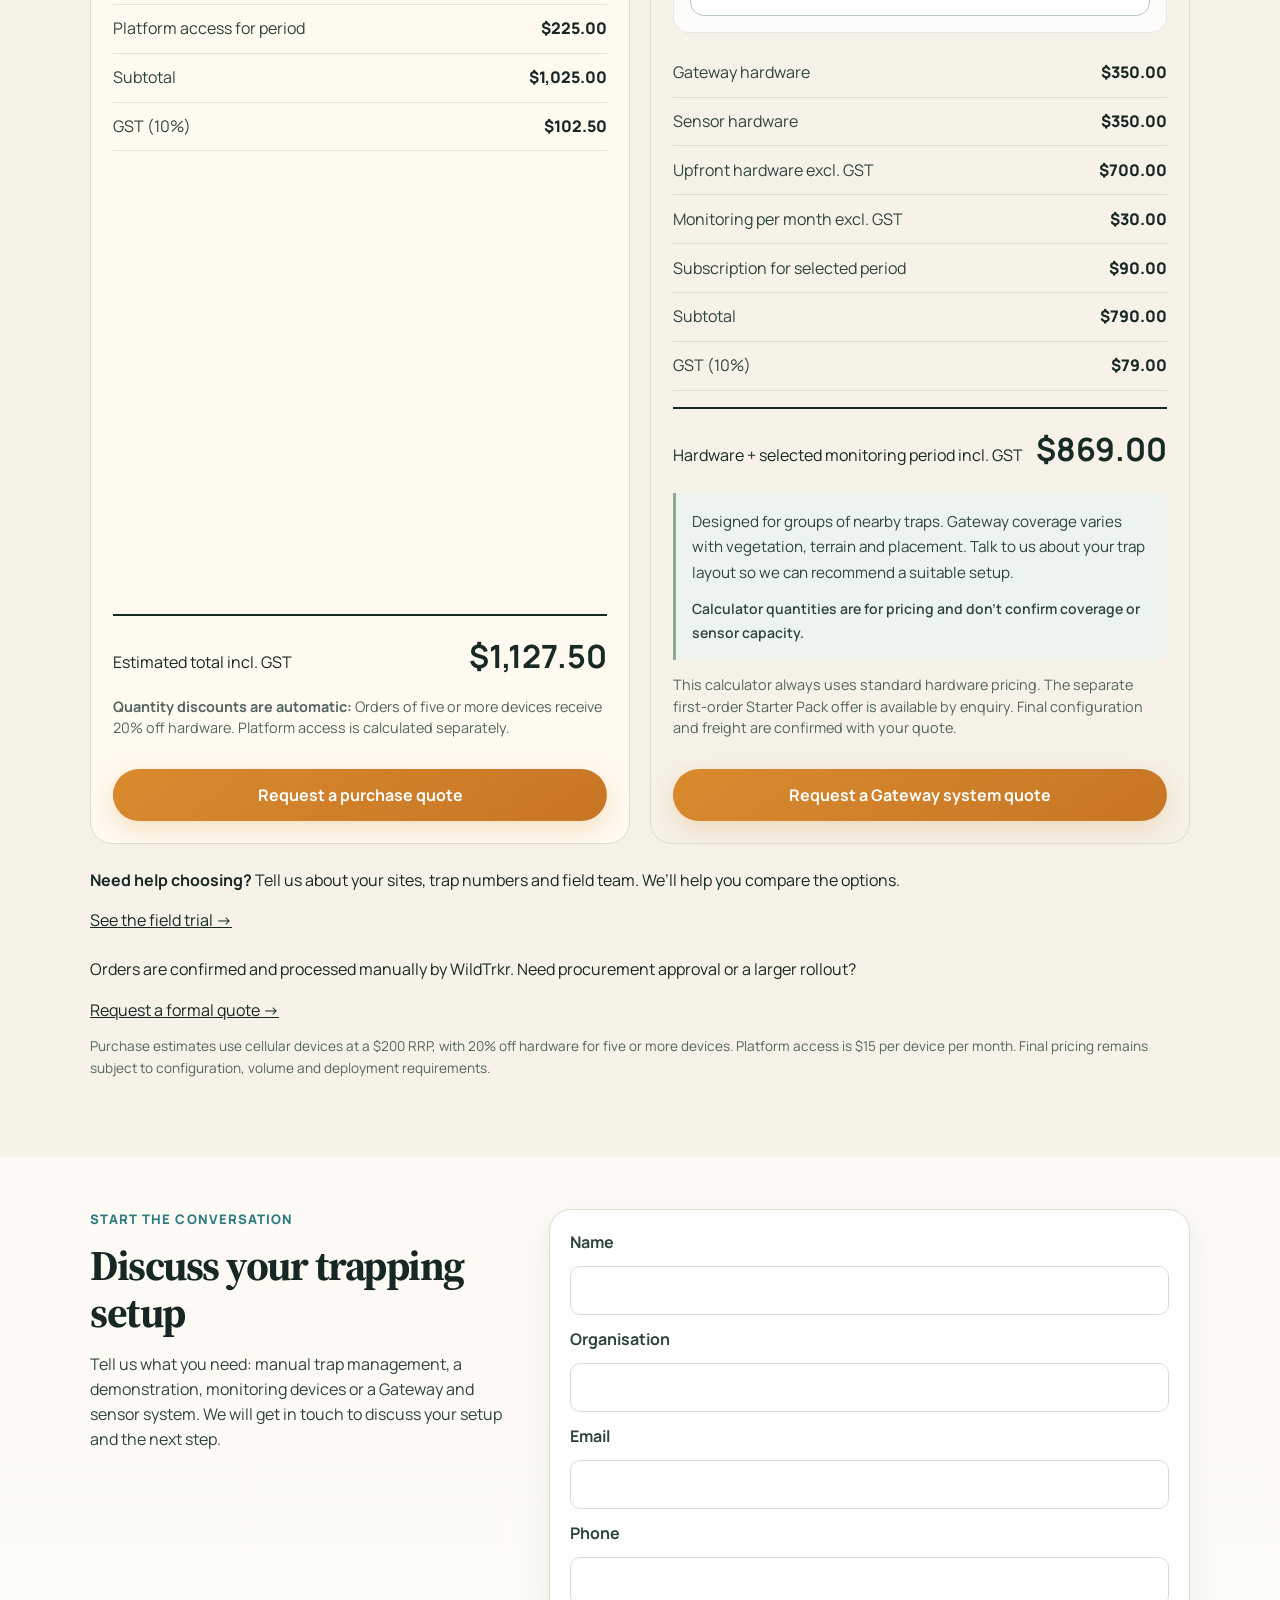
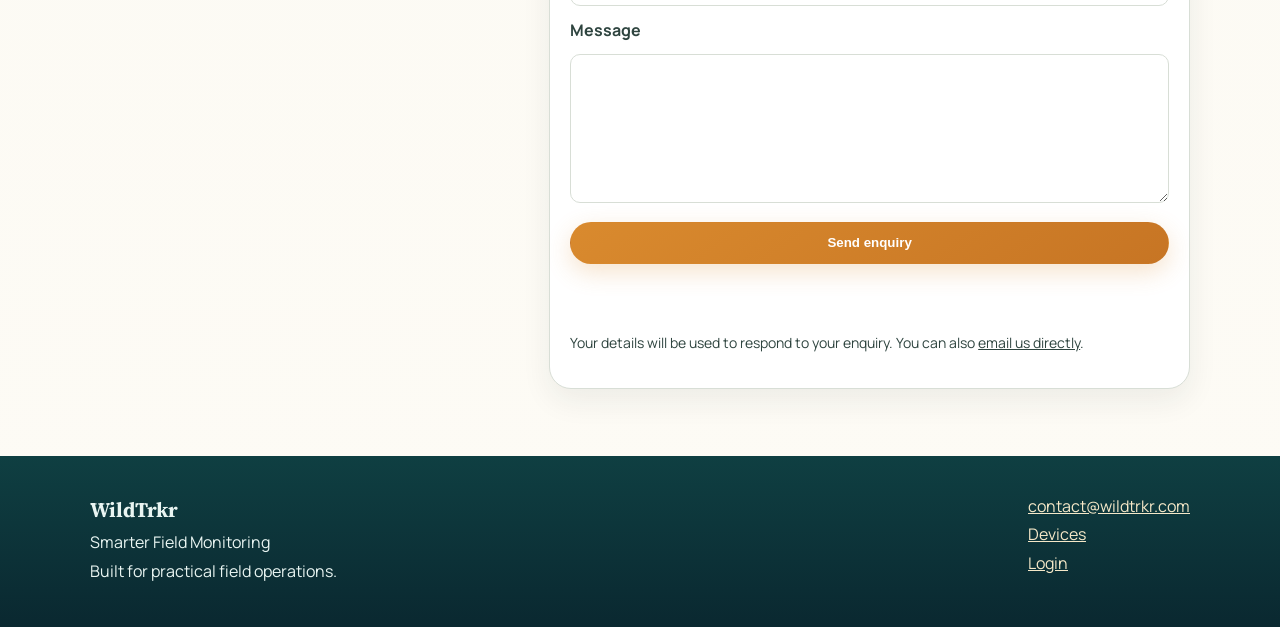
==== commit fdc34ff5: "Clarify cellular calculator scope and bring demo access into hero navigation" ====
--- a/index.html
+++ b/index.html
@@ -74,7 +74,7 @@
           <p class="hero-copy">Bring manual trapping workflows and electronic monitoring together. Record inspections and captures, coordinate field teams and keep program activity in one place.</p>
           <div class="cta-row">
             <a class="button button-primary" data-enquiry="demo" href="#contact">Book a demo</a>
-            <a class="button button-secondary" href="#manual-trapping">Explore manual trap management</a>
+            <a class="button button-secondary" href="#demo-access">Explore 14-day demo access</a>
           </div>
         </div>
 
@@ -246,7 +246,7 @@
  <div style="flex:1;min-width:240px"><p class="kicker">Gateway hardware purchase · Separate from the cellular trial</p><h3 style="font-size:clamp(1.5rem,3vw,2.1rem);margin:.25rem 0">Gateway Starter Pack — $600 + GST</h3><p style="margin:.2rem 0 .65rem"><strong>One WildTrkr Gateway + five wireless sensors. Save $100 per pack.</strong></p><p style="margin:0;color:#435b50">Available on your first order, including multiple Starter Packs for different sites or offices. Future orders use standard hardware pricing. Gateway monitoring is $30/month + GST; freight and setup are confirmed by quote.</p></div>
  <a class="button button-primary" data-enquiry="starter" href="#contact">Enquire about Starter Pack</a>
  </div>
-        <div id="cellular-estimates" class="cellular-estimate-heading"><p class="kicker">Individual cellular monitors</p><h3>Purchase or rental estimates</h3><p>These two calculators are for cellular devices. Gateway and sensor pricing is separate below.</p></div>
+        <div id="cellular-estimates" class="cellular-estimate-heading"><p class="kicker">Individual cellular monitors</p><h3>Cellular purchase estimate</h3><p>This calculator covers individual cellular devices. The separate gateway calculator follows.</p></div>
         <div class="dual-calculators" data-calculator>
           <article class="standalone-calculator purchase-calculator">
             <div class="calculator-card-heading">
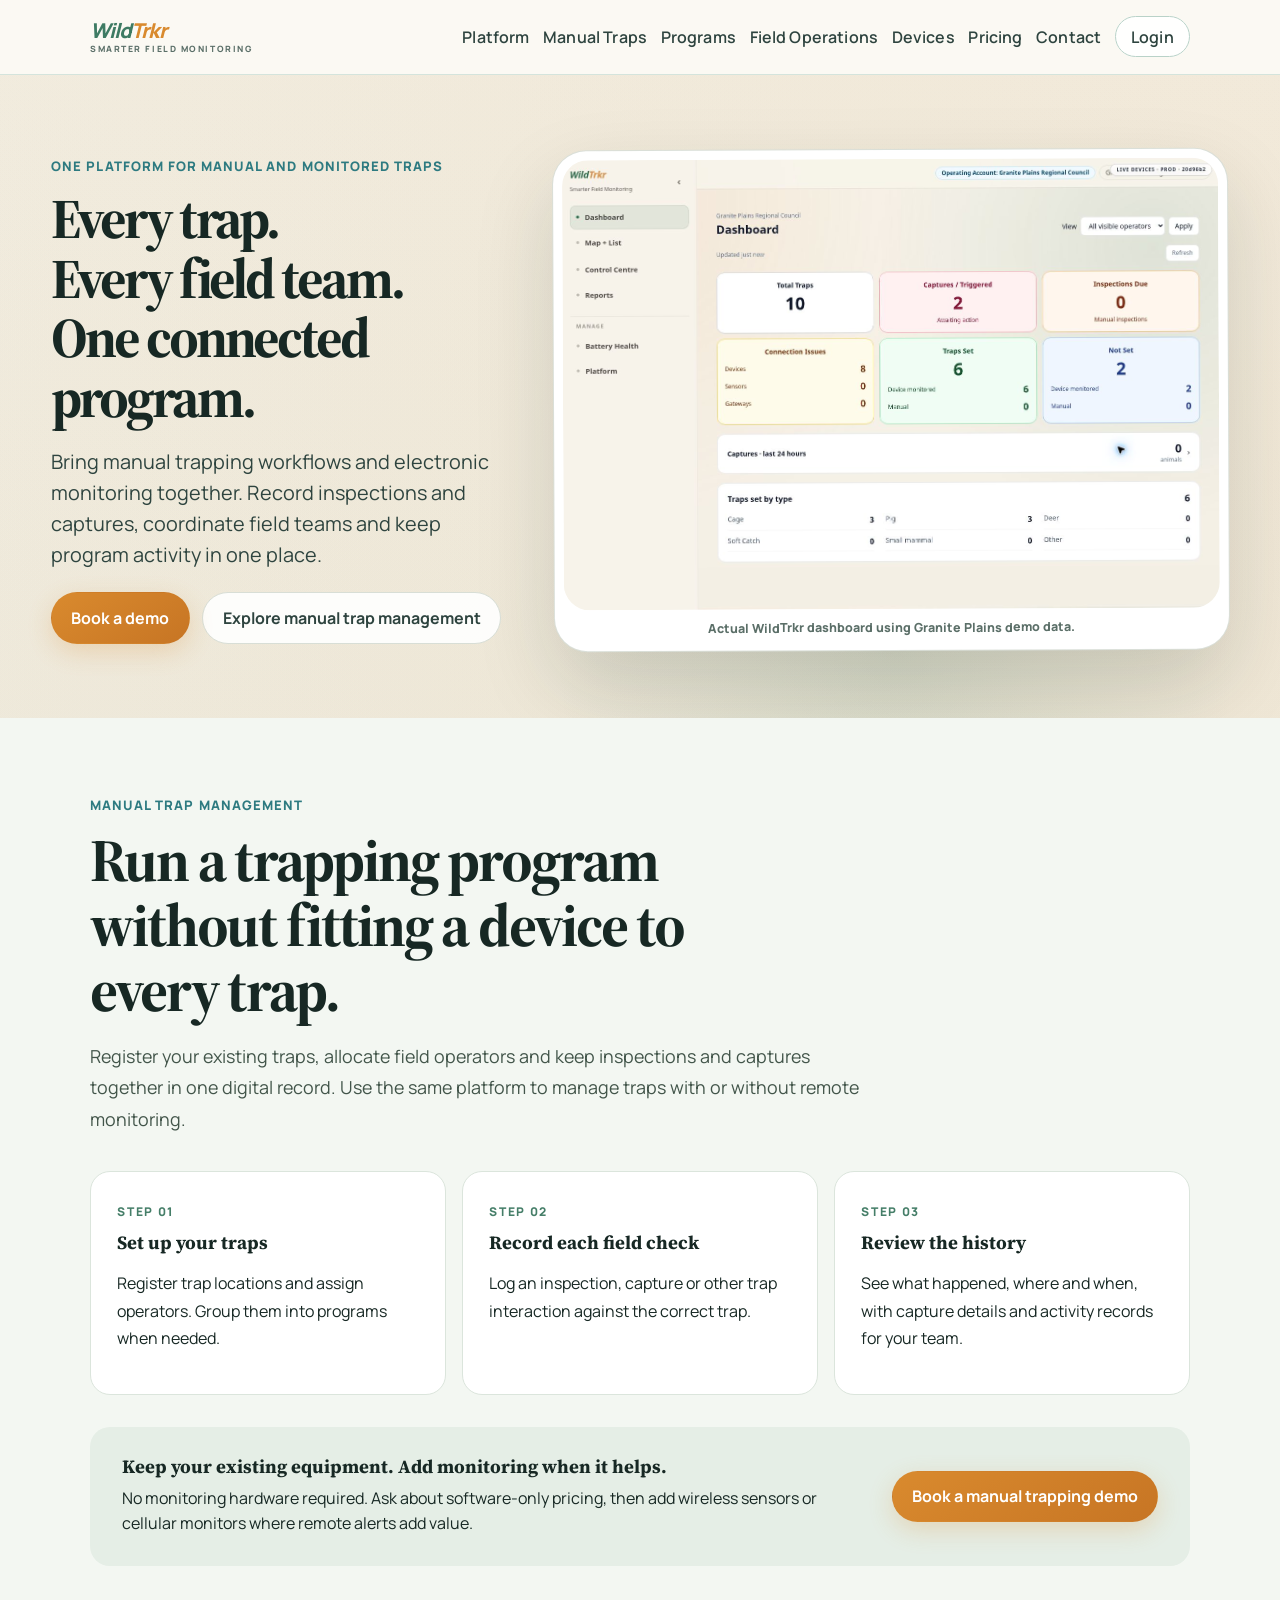
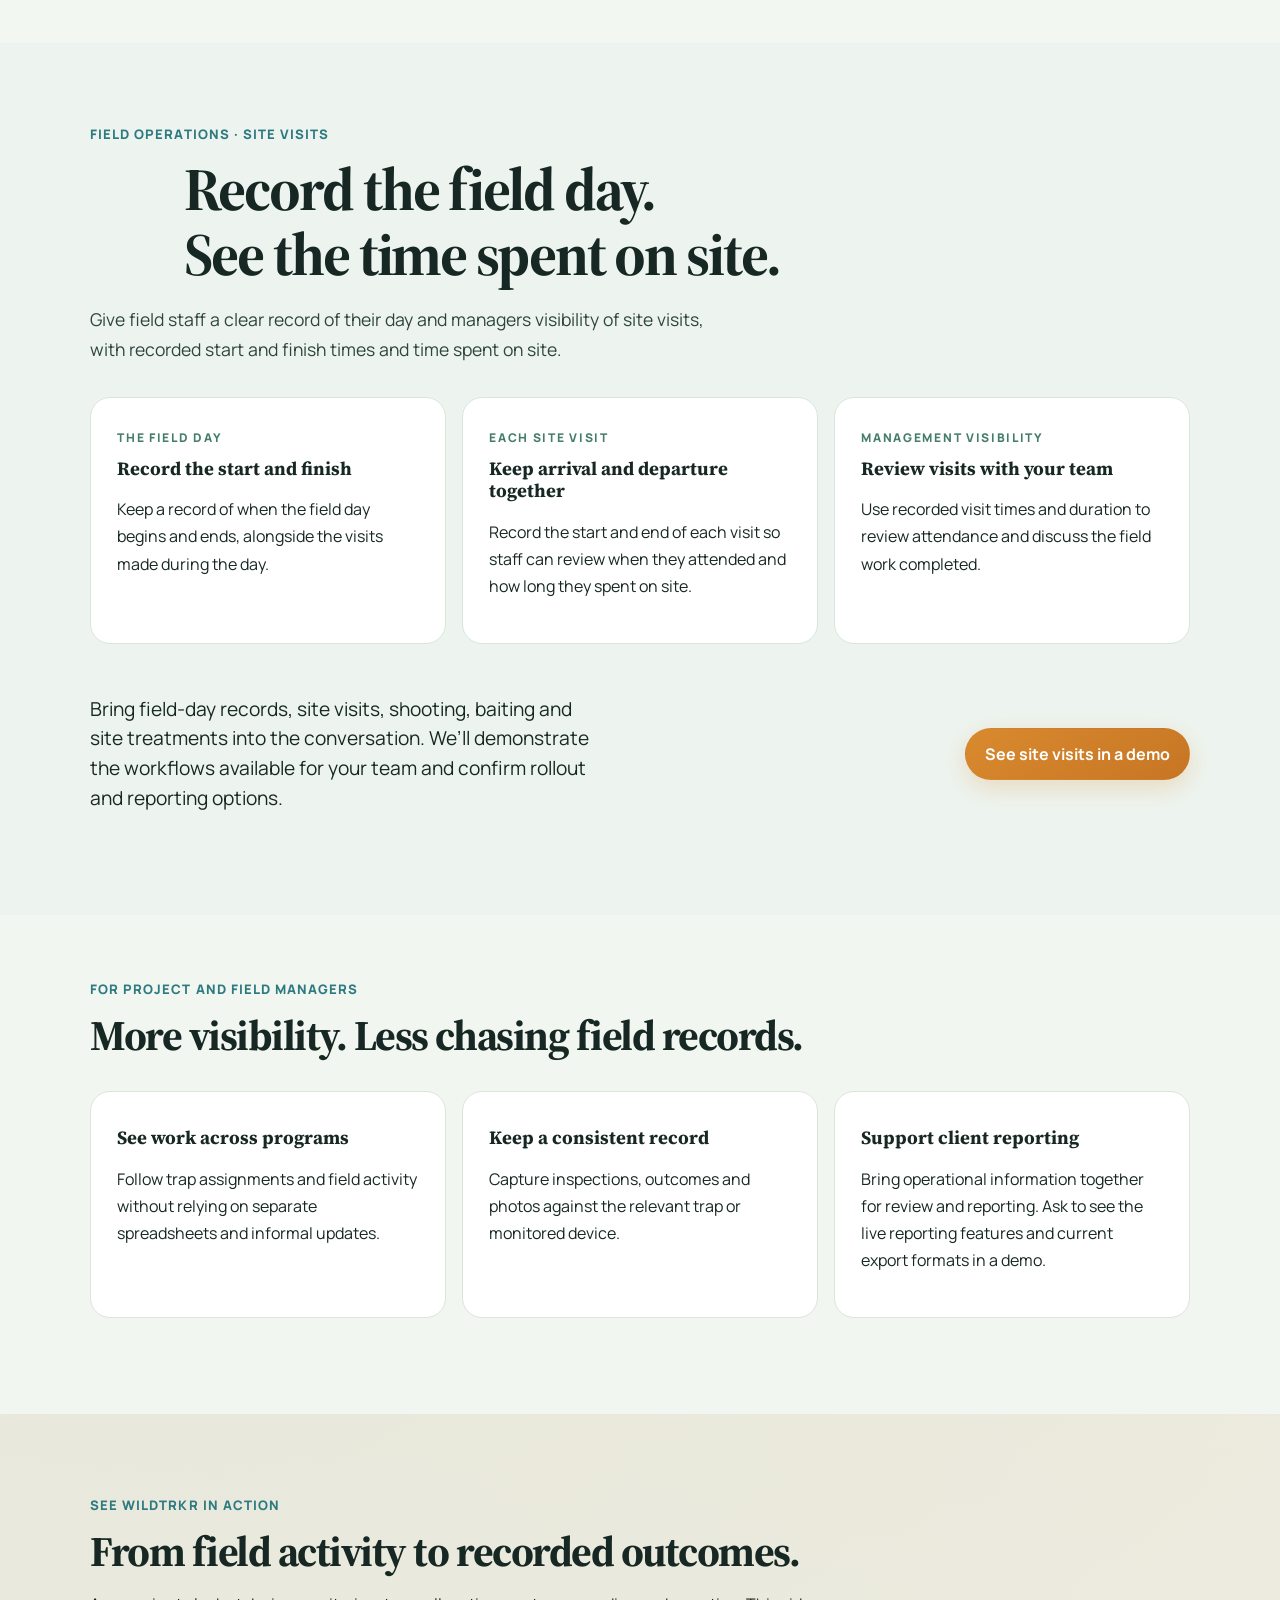
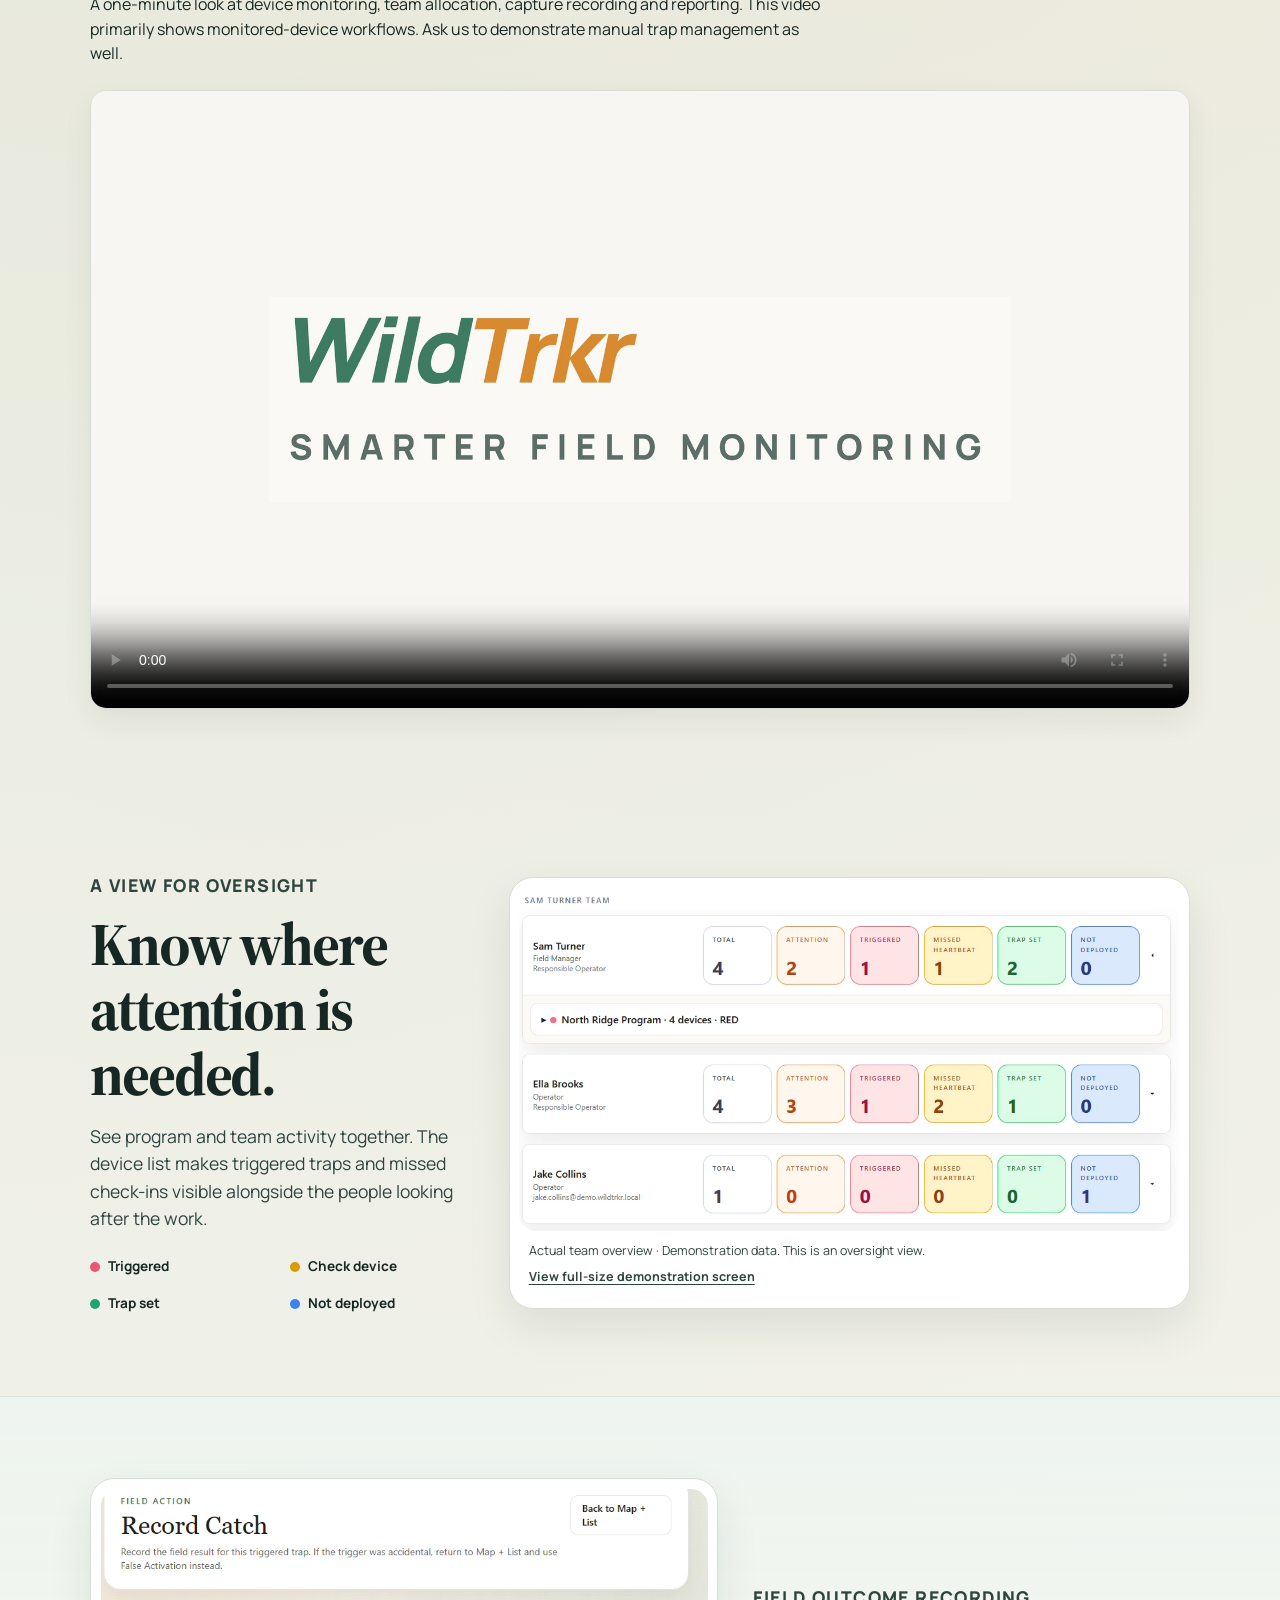
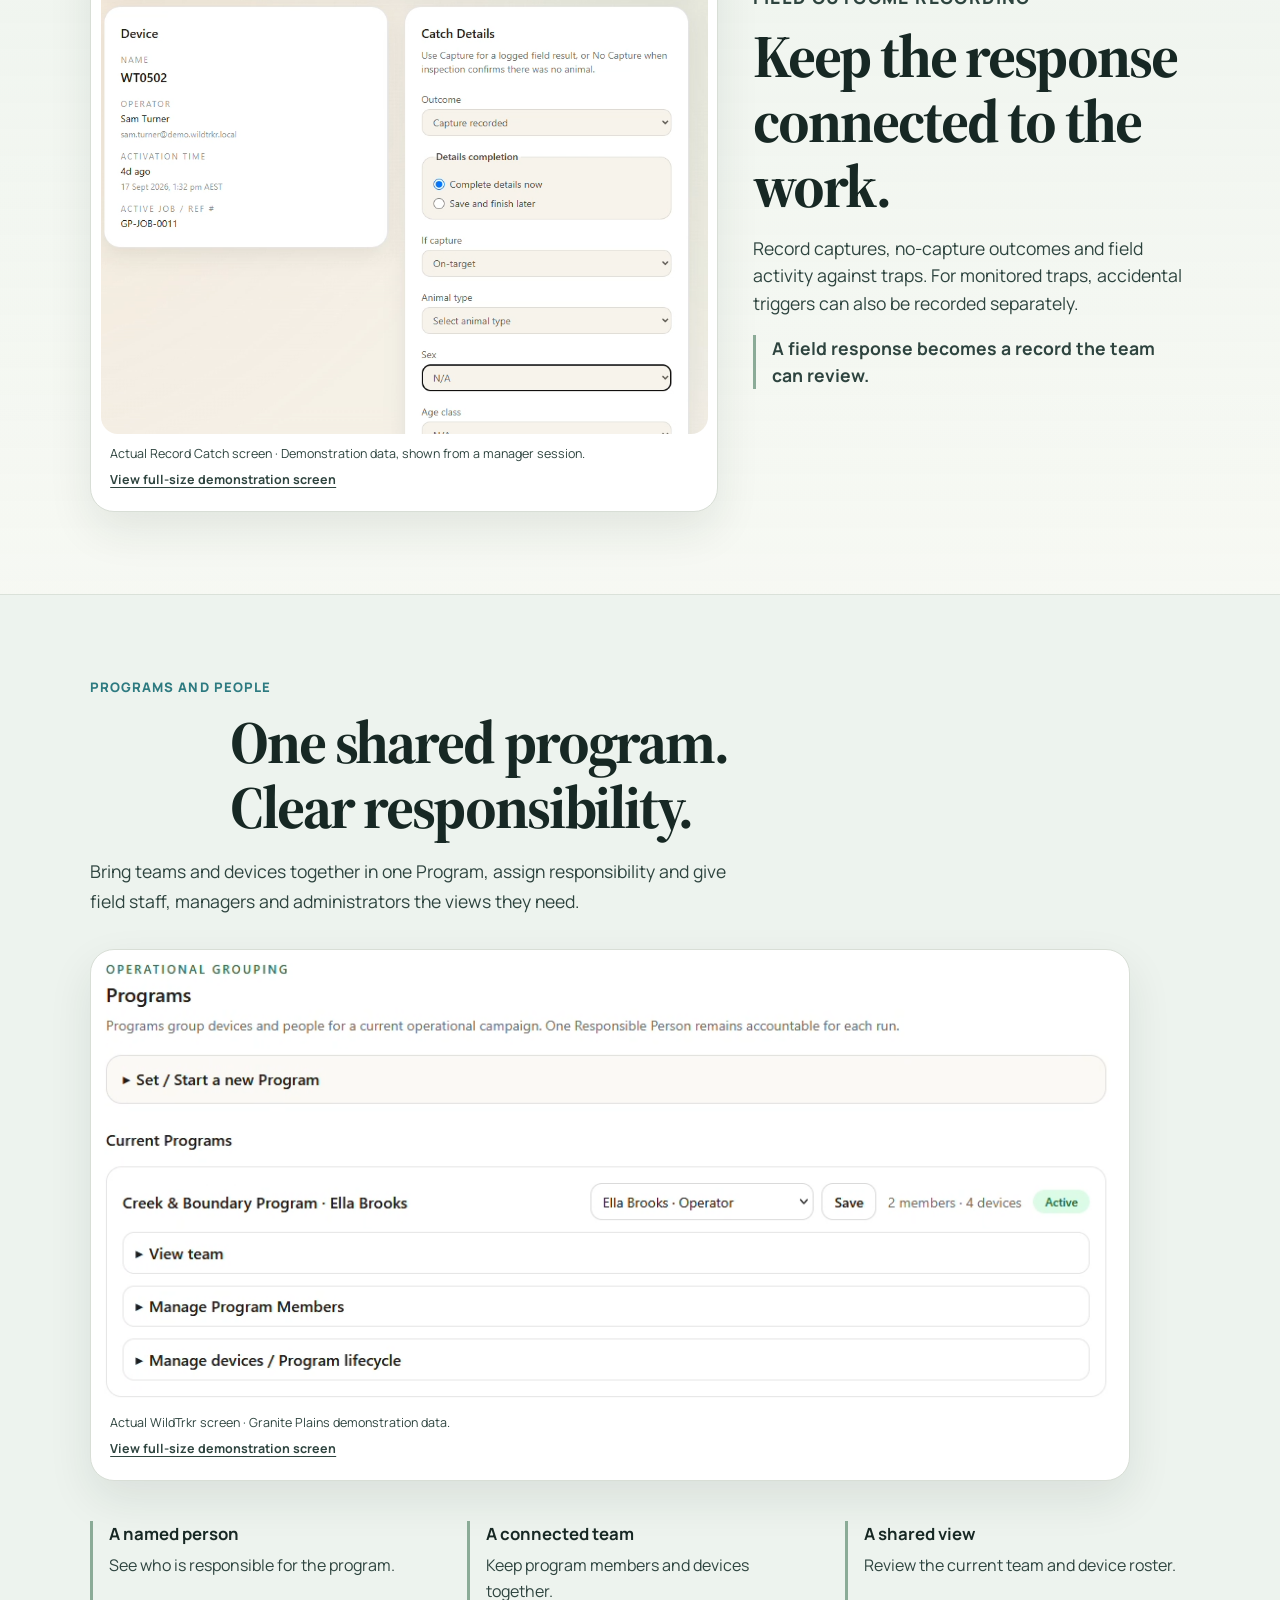
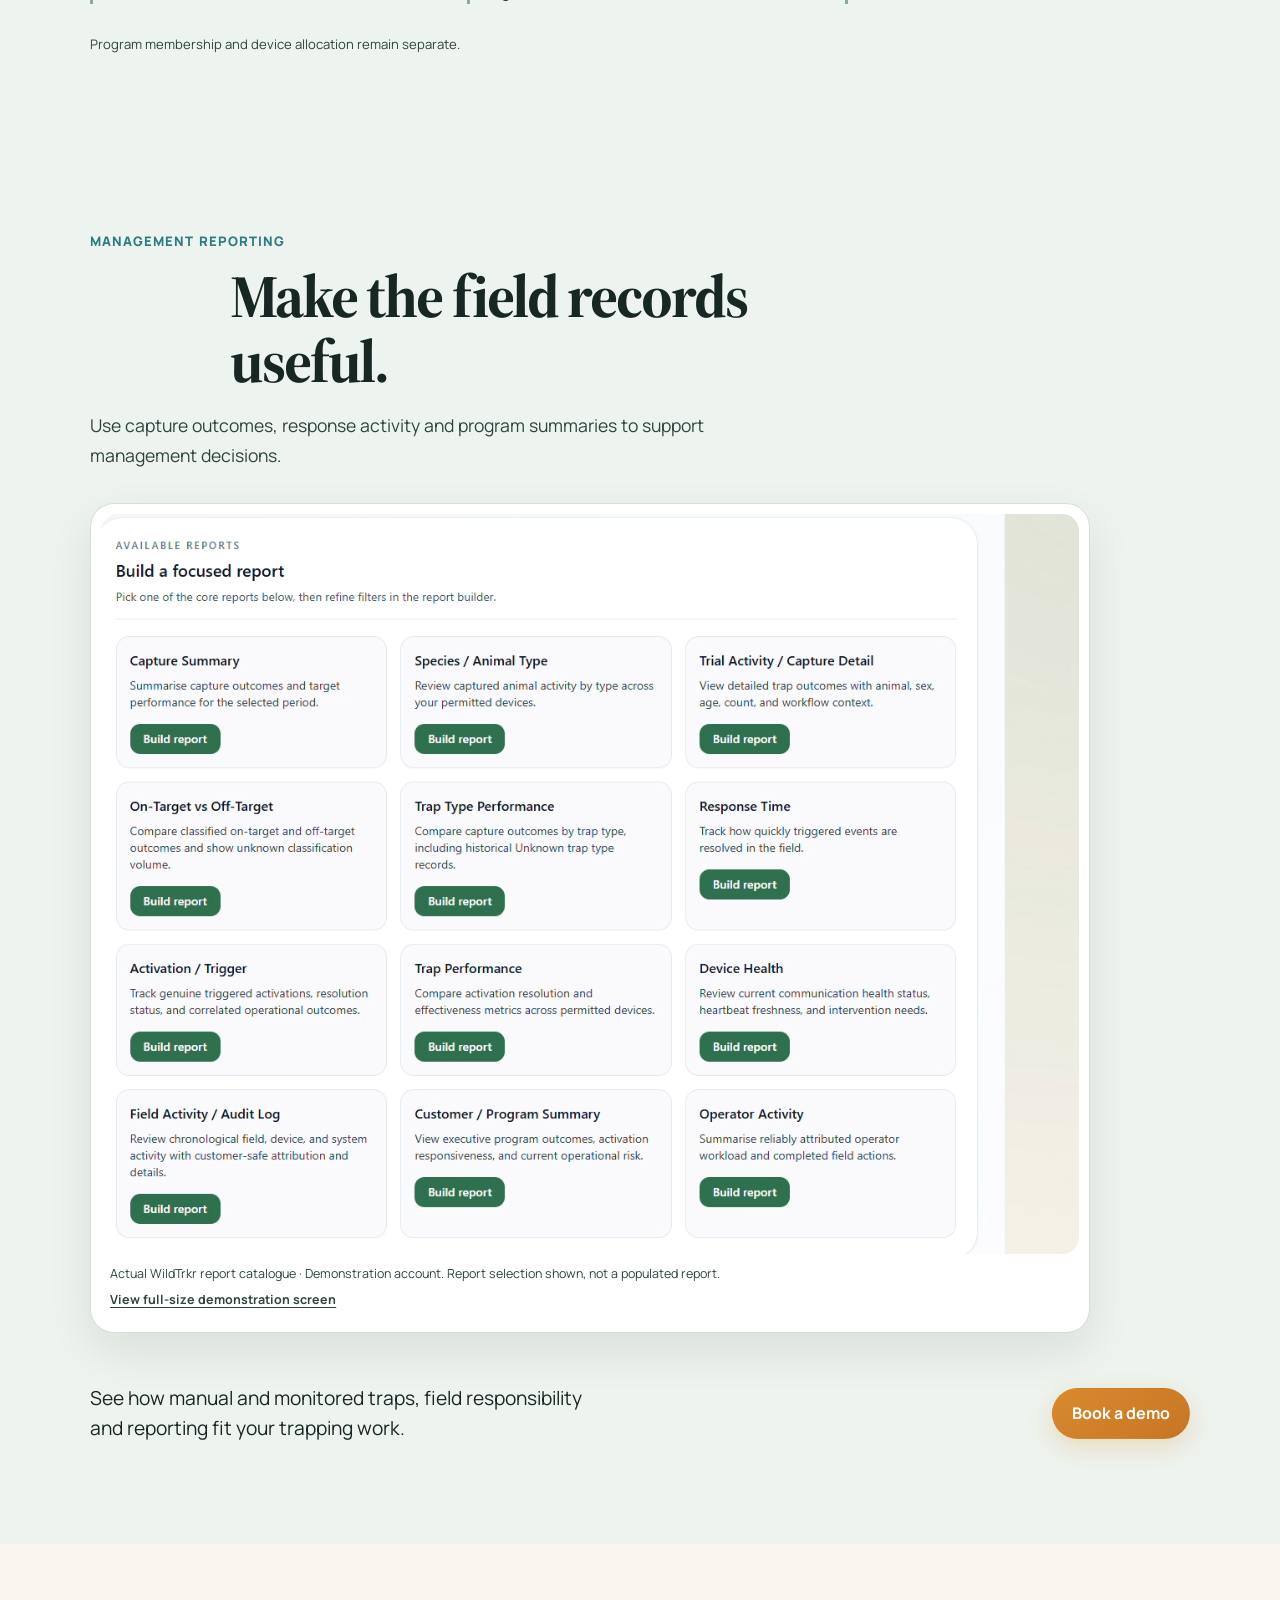
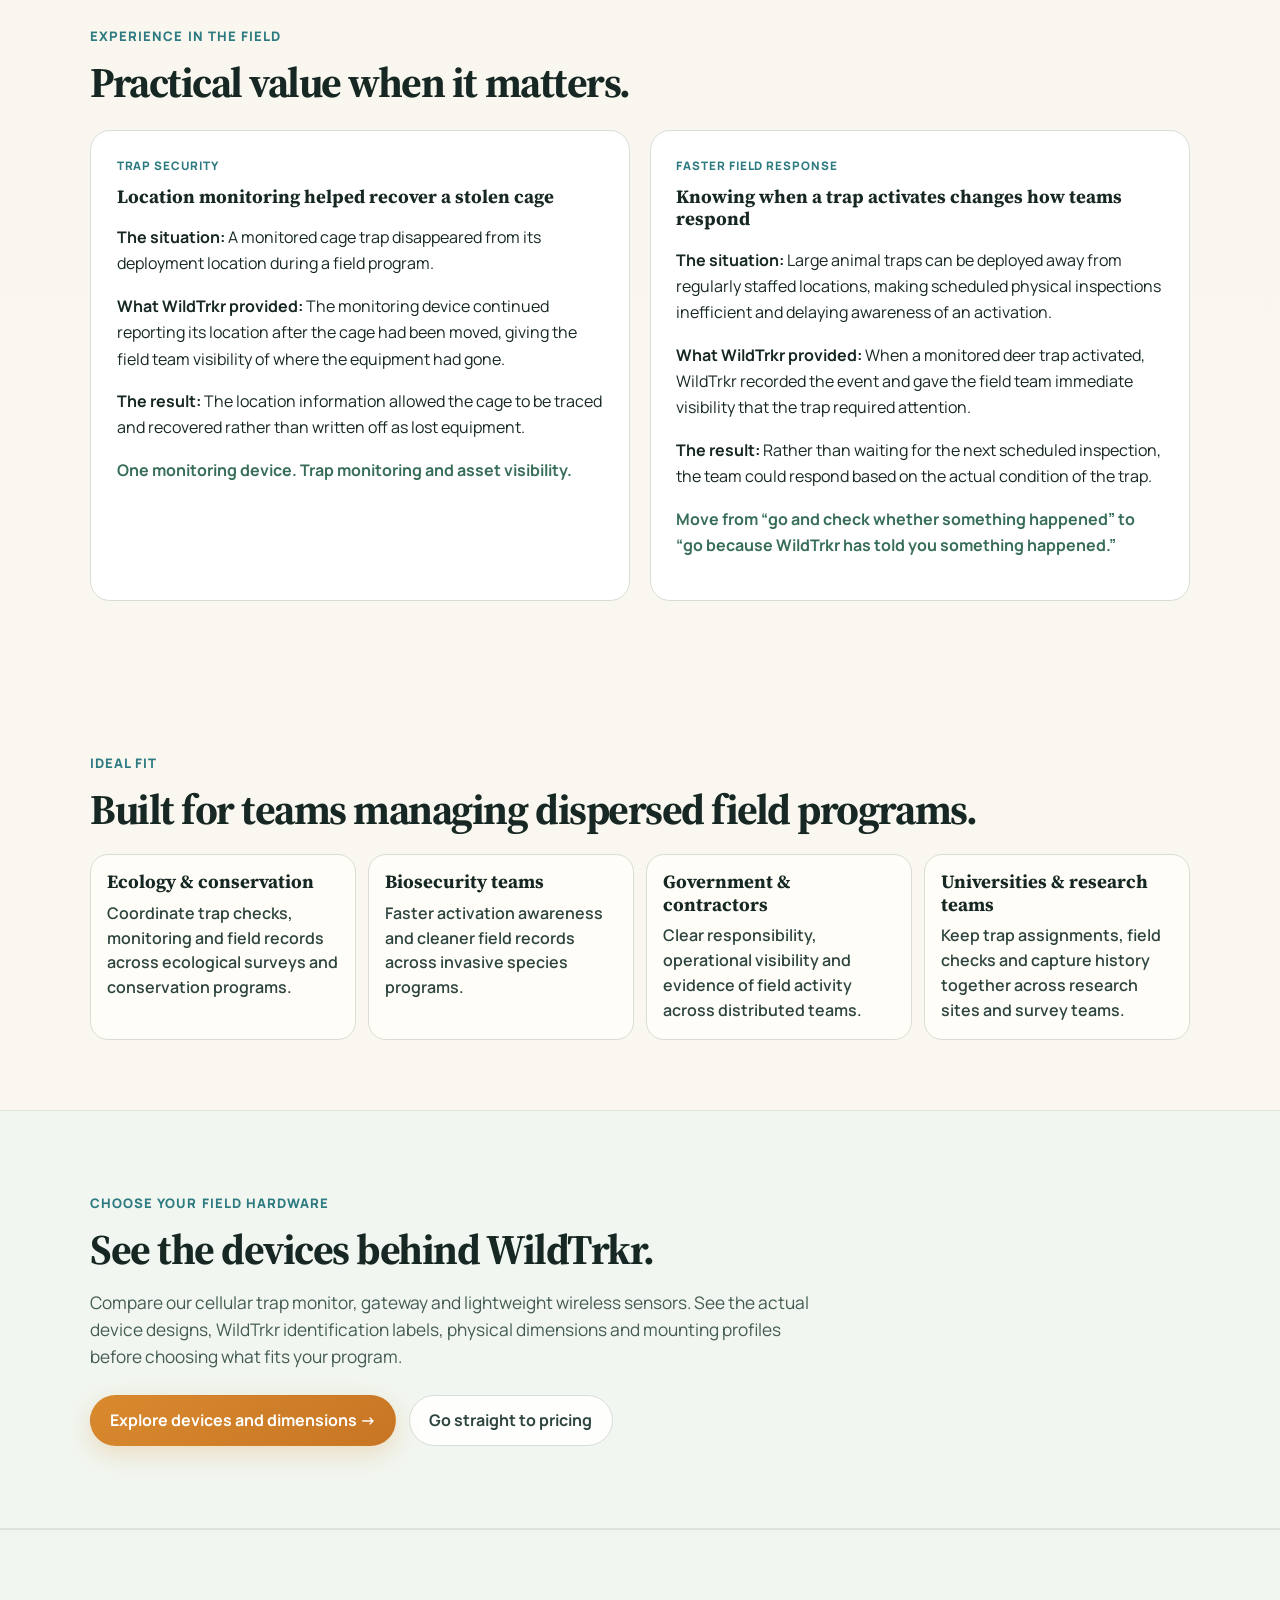
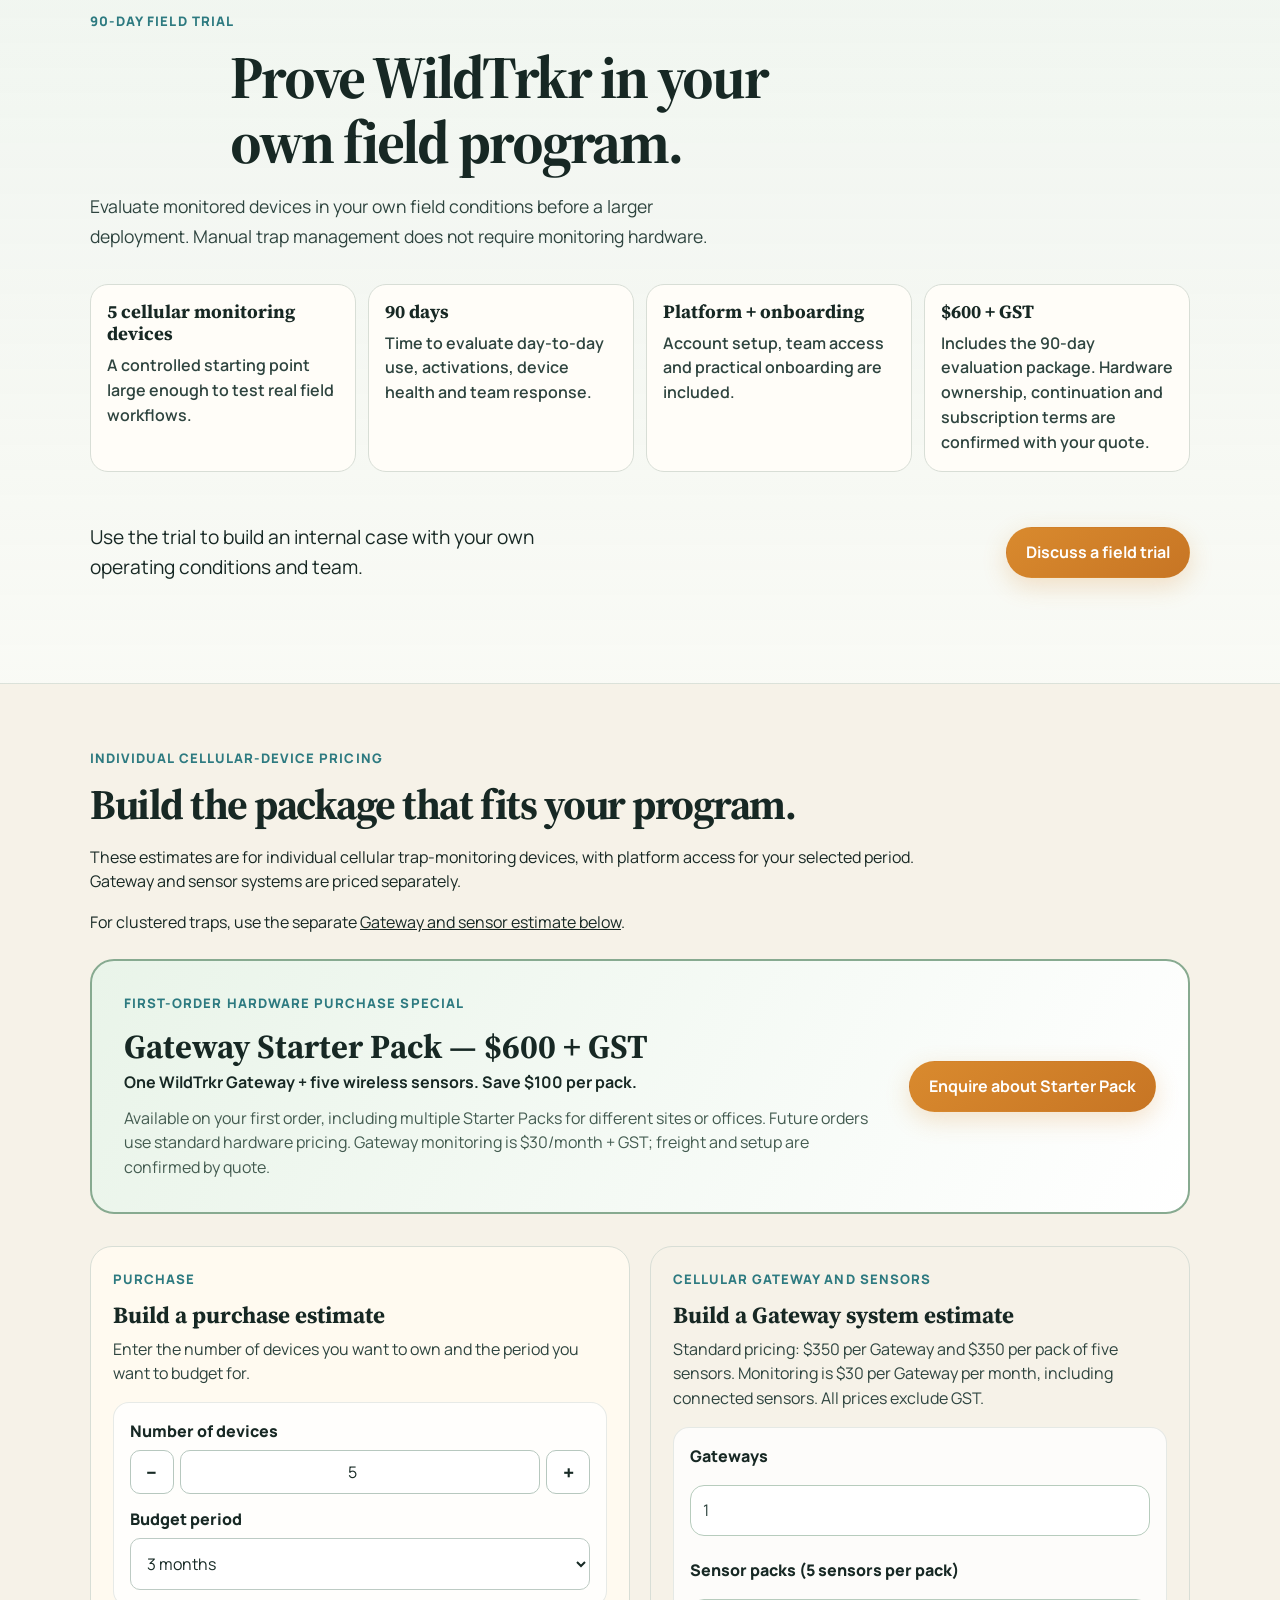
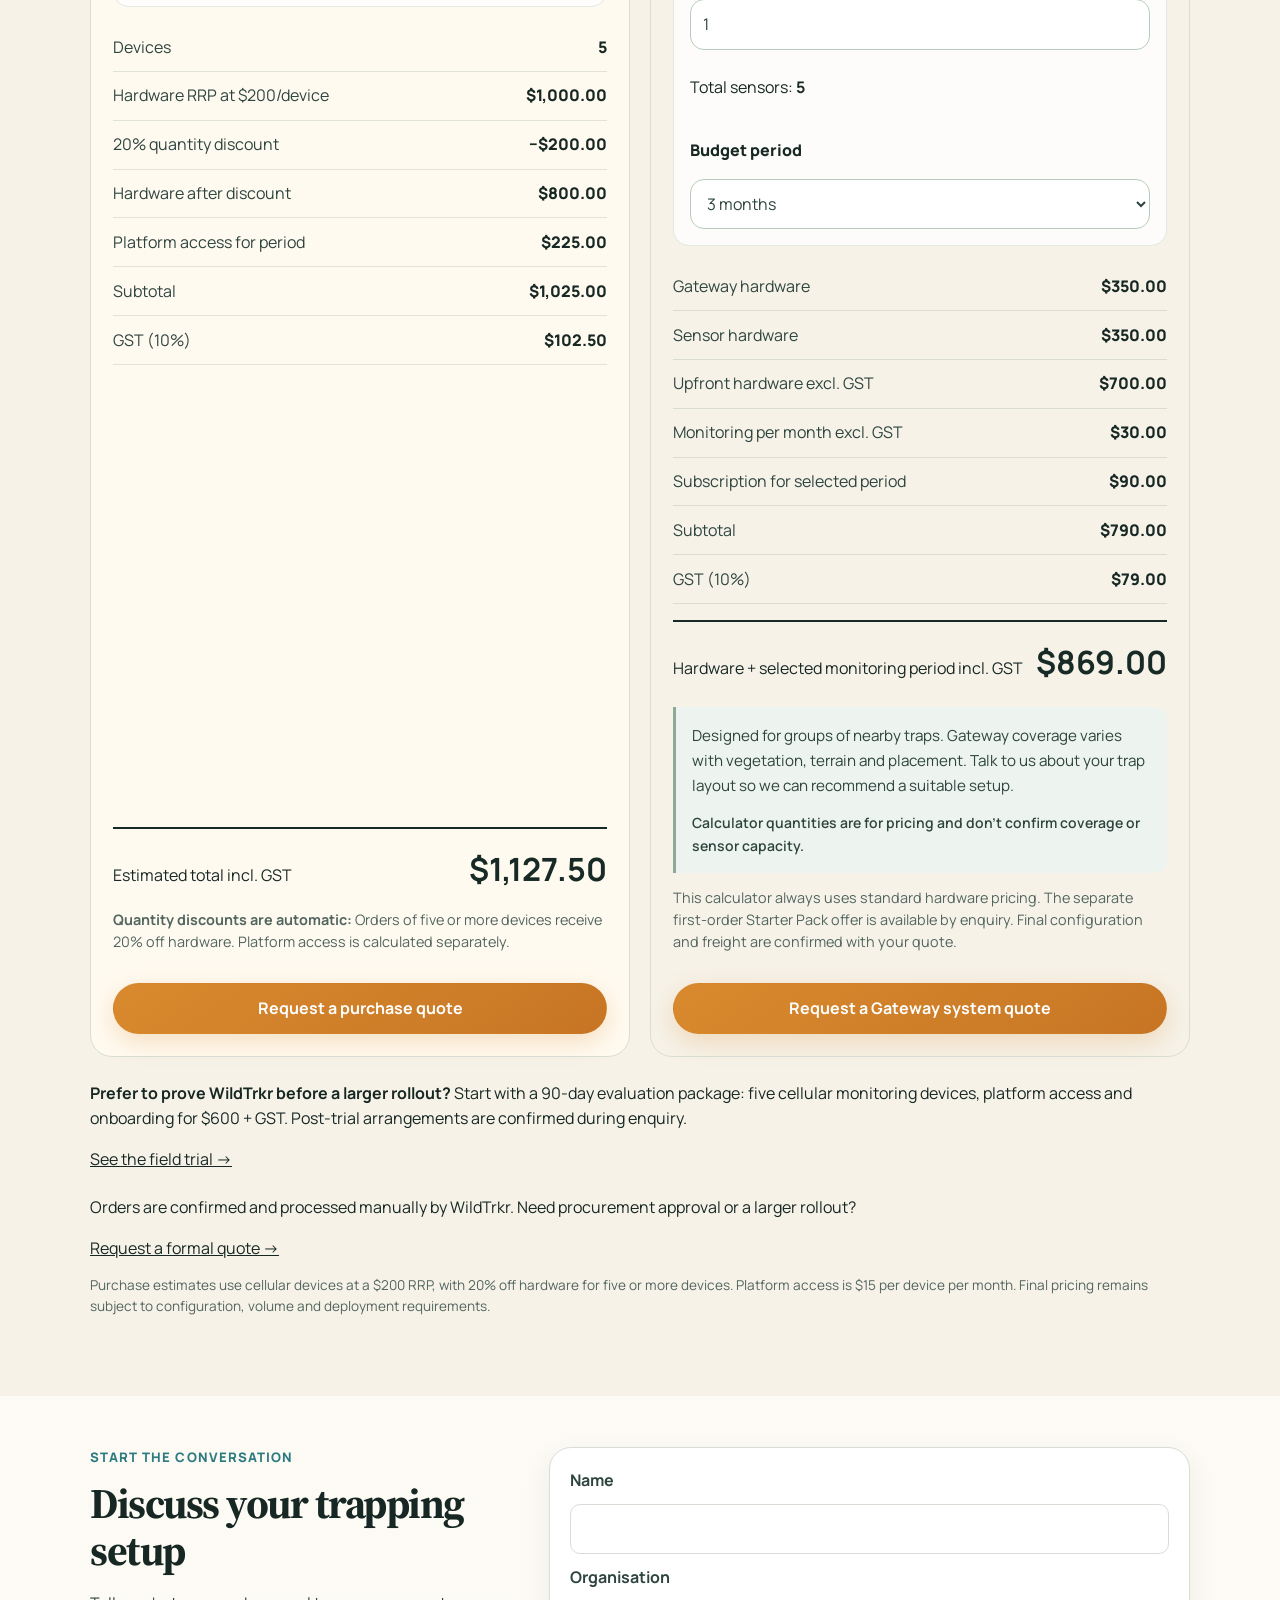
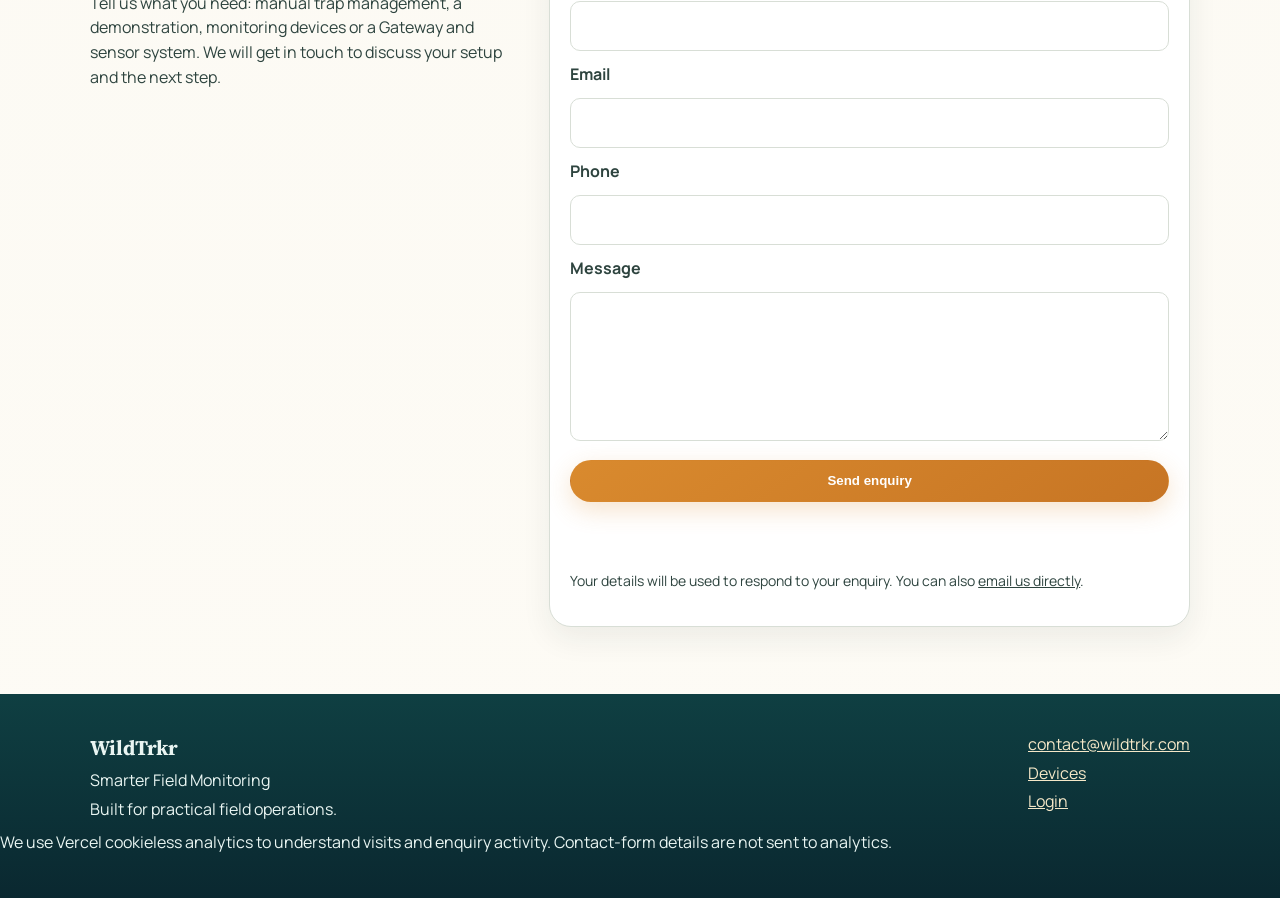
==== commit b950aa6d: "Add isolated marketing analytics and LinkedIn enquiry attribution" ====
--- a/index.html
+++ b/index.html
@@ -34,11 +34,11 @@
 #site-visits {scroll-margin-top:6rem;background:#edf4ef}
 #site-visits .story-heading h2 {max-width:23ch}
 @media(max-width:600px){.product-led main .section-copy h2,.product-led main .story-heading h2,.product-led main .manual-trap-intro h2{font-size:2.35rem}}
-.demo-access-story{background:#e8f0e8}.demo-access-card{padding:2rem;background:#fff;border:1px solid #ccdccc;border-radius:22px;box-shadow:0 12px 35px #173b2010}.demo-access-card h3{font-size:1.6rem;margin:0 0 1rem}.demo-access-card ul{padding-left:1.3rem;line-height:1.8;margin-bottom:1.6rem}.demo-access-card .fine-print{font-size:.87rem;color:#526b5f;margin-top:1.2rem}.start-options{display:grid;grid-template-columns:repeat(3,minmax(0,1fr));gap:1rem;margin:1.5rem 0}.start-options article{padding:1.4rem;background:#fff;border:1px solid #dbe5dc;border-radius:18px}.start-options h3{font-size:1.22rem;margin:0 0 .65rem}.start-options p{line-height:1.6}.start-options a{font-weight:700;color:#35664f}.cellular-estimate-heading{margin:2rem 0 1rem;scroll-margin-top:100px}.cellular-estimate-heading h3{font-size:1.65rem;margin:.3rem 0}.compact-programs{padding-top:3rem;padding-bottom:3rem}@media(max-width:700px){.start-options{grid-template-columns:1fr}.demo-access-card{padding:1.4rem}}
 </style>
   <script src="calculator.js?v=6" defer></script>
   <script src="gateway-calculator.js?v=4" defer></script>
-  <script src="contact.js?v=4" defer></script>
+  <script src="contact.js?v=5" defer></script>
+  <script src="/analytics.js?v=1" defer></script>
 </head>
 <body class="product-led">
   <a class="skip-link" href="#main-content">Skip to content</a>
@@ -74,12 +74,12 @@
           <p class="hero-copy">Bring manual trapping workflows and electronic monitoring together. Record inspections and captures, coordinate field teams and keep program activity in one place.</p>
           <div class="cta-row">
             <a class="button button-primary" data-enquiry="demo" href="#contact">Book a demo</a>
-            <a class="button button-secondary" href="#demo-access">Explore 14-day demo access</a>
+            <a class="button button-secondary" href="#manual-trapping">Explore manual trap management</a>
           </div>
         </div>
 
         <figure class="platform-screenshot-card hero-platform-card">
-          <img class="hero-proof-image" src="/assets/dashboard-granite-maintained-20261013.jpg" alt="Current WildTrkr dashboard with six operational cards, capture totals and trap types, using demonstration data" />
+          <img class="hero-proof-image" src="/assets/dashboard-current-20261013.jpg" alt="Current WildTrkr dashboard with six operational cards, capture totals and trap types, using demonstration data" />
           <figcaption>Actual WildTrkr dashboard using Granite Plains demo data.</figcaption>
         </figure>
       </div>
@@ -114,6 +114,8 @@
         <div class="report-next"><p>Bring field-day records, site visits, shooting, baiting and site treatments into the conversation. We’ll demonstrate the workflows available for your team and confirm rollout and reporting options.</p><a class="button button-primary" data-enquiry="site-visits" href="#contact">See site visits in a demo</a></div>
       </div>
     </section>
+
+    <section id="manager-benefits" class="product-section manager-benefits"><div class="container"><p class="kicker">For project and field managers</p><h2>More visibility. Less chasing field records.</h2><div class="manager-grid"><div><h3>See work across programs</h3><p>Follow trap assignments and field activity without relying on separate spreadsheets and informal updates.</p></div><div><h3>Keep a consistent record</h3><p>Capture inspections, outcomes and photos against the relevant trap or monitored device.</p></div><div><h3>Support client reporting</h3><p>Bring operational information together for review and reporting. Ask to see the live reporting features and current export formats in a demo.</p></div></div></div></section>
 
     <section id="overview" class="product-section overview-section" aria-labelledby="overview-title">
       <div class="container">
@@ -142,12 +144,16 @@
       </div>
     </section>
 
-    <section id="programs" class="product-section programs-story compact-programs" aria-labelledby="programs-title">
-      <div class="container feature-screen-grid">
-        <div class="section-copy"><p class="kicker">Programs and people</p><h2 id="programs-title">One program.<br />Clear responsibility.</h2><p>See who is responsible, which people are involved and the traps allocated to the work. Give staff and managers a shared operational view.</p></div>
-        <figure class="story-screen"><img src="/assets/program-demo.png" alt="WildTrkr Creek and Boundary demonstration program with its team and assigned devices" loading="lazy" /><figcaption>Actual WildTrkr screen · Granite Plains demonstration data.</figcaption></figure>
-      </div>
-    </section>
+    <section id="programs" class="product-section programs-story" aria-labelledby="programs-title">
+      <div class="container">
+        <div class="story-heading"><p class="kicker">Programs and people</p><h2 id="programs-title">One shared program.<br />Clear responsibility.</h2><p>Bring teams and devices together in one Program, assign responsibility and give field staff, managers and administrators the views they need.</p></div>
+        <figure class="story-screen program-screen"><img src="/assets/program-demo.png" alt="Actual WildTrkr Creek and Boundary demonstration program: Ella Brooks, two members, four devices and Active status" loading="lazy" /><figcaption>Actual WildTrkr screen · Granite Plains demonstration data. <a class="proof-open" href="/assets/program-demo.png">View full-size demonstration screen</a></figcaption></figure>
+        <div class="proof-labels"><p><strong>A named person</strong><span>See who is responsible for the program.</span></p><p><strong>A connected team</strong><span>Keep program members and devices together.</span></p><p><strong>A shared view</strong><span>Review the current team and device roster.</span></p></div>
+        <p class="story-note">Program membership and device allocation remain separate.</p>
+      </div>
+    </section>
+
+    
 
     <section id="reporting" class="product-section reporting-story" aria-labelledby="report-title">
       <div class="container">
@@ -206,17 +212,10 @@
 
     
 
-    <section id="demo-access" class="product-section demo-access-story" aria-labelledby="demo-access-title">
-      <div class="container feature-screen-grid">
-        <div class="section-copy"><p class="kicker">Explore the platform</p><h2 id="demo-access-title">See how it could work<br />for your team.</h2><p>Request 14-day, view-only access to our Granite Plains demonstration account. Explore the dashboard, map, trap activity and sample site-visit records at your own pace.</p><p>The account uses clearly labelled simulated data, refreshed automatically. You can browse without changing records or affecting a live field team.</p></div>
-        <div class="demo-access-card"><h3>Your own look around</h3><ul><li>An individual login, arranged by WildTrkr</li><li>14 days from your first dashboard login</li><li>Read-only access to the demonstration account</li><li>A follow-up conversation about your program</li></ul><a class="button button-primary" data-enquiry="demo-access" href="#contact">Request 14-day demo access</a><p class="fine-print">Want to test equipment in the field? Ask about the separate 90-day cellular trial below.</p></div>
-      </div>
-    </section>
-
     <section id="field-trial" class="product-section soft" aria-labelledby="field-trial-title">
       <div class="container">
         <div class="story-heading">
-          <p class="kicker">Separate hardware evaluation · Cellular monitors</p>
+          <p class="kicker">90-day field trial</p>
           <h2 id="field-trial-title">Prove WildTrkr in your own field program.</h2>
           <p>Evaluate monitored devices in your own field conditions before a larger deployment. Manual trap management does not require monitoring hardware.</p>
         </div>
@@ -234,19 +233,18 @@
       <div class="container">
         <div class="calculator-heading">
           <div>
-            <p class="kicker">Ways to get started</p>
+            <p class="kicker">Individual cellular-device pricing</p>
             <h2 class="fixed-line-heading"><span>Build the package</span> <span>that fits your program.</span></h2>
           </div>
-          <p>Start with software for your existing traps, add individual cellular monitors, or use a gateway with wireless sensors. The options below help you plan; we confirm the right setup and pricing with you.</p>
-        </div>
-
-        <div class="start-options"><article><h3>Existing traps</h3><p>Manage manual traps without buying monitoring hardware.</p><a data-enquiry="manual-trapping" href="#contact">Ask about software-only pricing →</a></article><article><h3>Cellular monitoring</h3><p>Individual monitors for traps across your sites.</p><a href="#cellular-estimates">See cellular estimates →</a></article><article><h3>Gateway + sensors</h3><p>A gateway and wireless sensors for clustered traps.</p><a href="#gateway-estimate-title">See gateway estimates →</a></article></div>
+          <p>These estimates are for individual cellular trap-monitoring devices, with platform access for your selected period. Gateway and sensor systems are priced separately.</p>
+        </div>
+
+        <p class="gateway-pricing-note">For clustered traps, use the separate <a href="#gateway-estimate-title">Gateway and sensor estimate below</a>.</p>
 
 <div class="gateway-starter-promo" style="margin:1.5rem 0 1.8rem;padding:clamp(1.2rem,3vw,2rem);border:2px solid #87aa90;border-radius:24px;background:linear-gradient(120deg,#e9f4e9,#fff);display:flex;align-items:center;justify-content:space-between;gap:1.5rem;flex-wrap:wrap">
- <div style="flex:1;min-width:240px"><p class="kicker">Gateway hardware purchase · Separate from the cellular trial</p><h3 style="font-size:clamp(1.5rem,3vw,2.1rem);margin:.25rem 0">Gateway Starter Pack — $600 + GST</h3><p style="margin:.2rem 0 .65rem"><strong>One WildTrkr Gateway + five wireless sensors. Save $100 per pack.</strong></p><p style="margin:0;color:#435b50">Available on your first order, including multiple Starter Packs for different sites or offices. Future orders use standard hardware pricing. Gateway monitoring is $30/month + GST; freight and setup are confirmed by quote.</p></div>
+ <div style="flex:1;min-width:240px"><p class="kicker">First-order hardware purchase special</p><h3 style="font-size:clamp(1.5rem,3vw,2.1rem);margin:.25rem 0">Gateway Starter Pack — $600 + GST</h3><p style="margin:.2rem 0 .65rem"><strong>One WildTrkr Gateway + five wireless sensors. Save $100 per pack.</strong></p><p style="margin:0;color:#435b50">Available on your first order, including multiple Starter Packs for different sites or offices. Future orders use standard hardware pricing. Gateway monitoring is $30/month + GST; freight and setup are confirmed by quote.</p></div>
  <a class="button button-primary" data-enquiry="starter" href="#contact">Enquire about Starter Pack</a>
  </div>
-        <div id="cellular-estimates" class="cellular-estimate-heading"><p class="kicker">Individual cellular monitors</p><h3>Cellular purchase estimate</h3><p>This calculator covers individual cellular devices. The separate gateway calculator follows.</p></div>
         <div class="dual-calculators" data-calculator>
           <article class="standalone-calculator purchase-calculator">
             <div class="calculator-card-heading">
@@ -313,7 +311,7 @@
 
         </div>
         <div class="calculator-next-step">
-          <p><strong>Need help choosing?</strong> Tell us about your sites, trap numbers and field team. We’ll help you compare the options.</p>
+          <p><strong>Prefer to prove WildTrkr before a larger rollout?</strong> Start with a 90-day evaluation package: five cellular monitoring devices, platform access and onboarding for $600 + GST. Post-trial arrangements are confirmed during enquiry.</p>
           <a class="text-link" href="#field-trial">See the field trial <span aria-hidden="true">→</span></a>
         </div>
         <div class="calculator-next-step">
@@ -365,6 +363,7 @@
         <p><a href="https://app.wildtrkr.com/login">Login</a></p>
       </div>
     </div>
-  </footer>
+  <p class="fine-print">We use Vercel cookieless analytics to understand visits and enquiry activity. Contact-form details are not sent to analytics.</p>
+</footer>
 </body>
 </html>
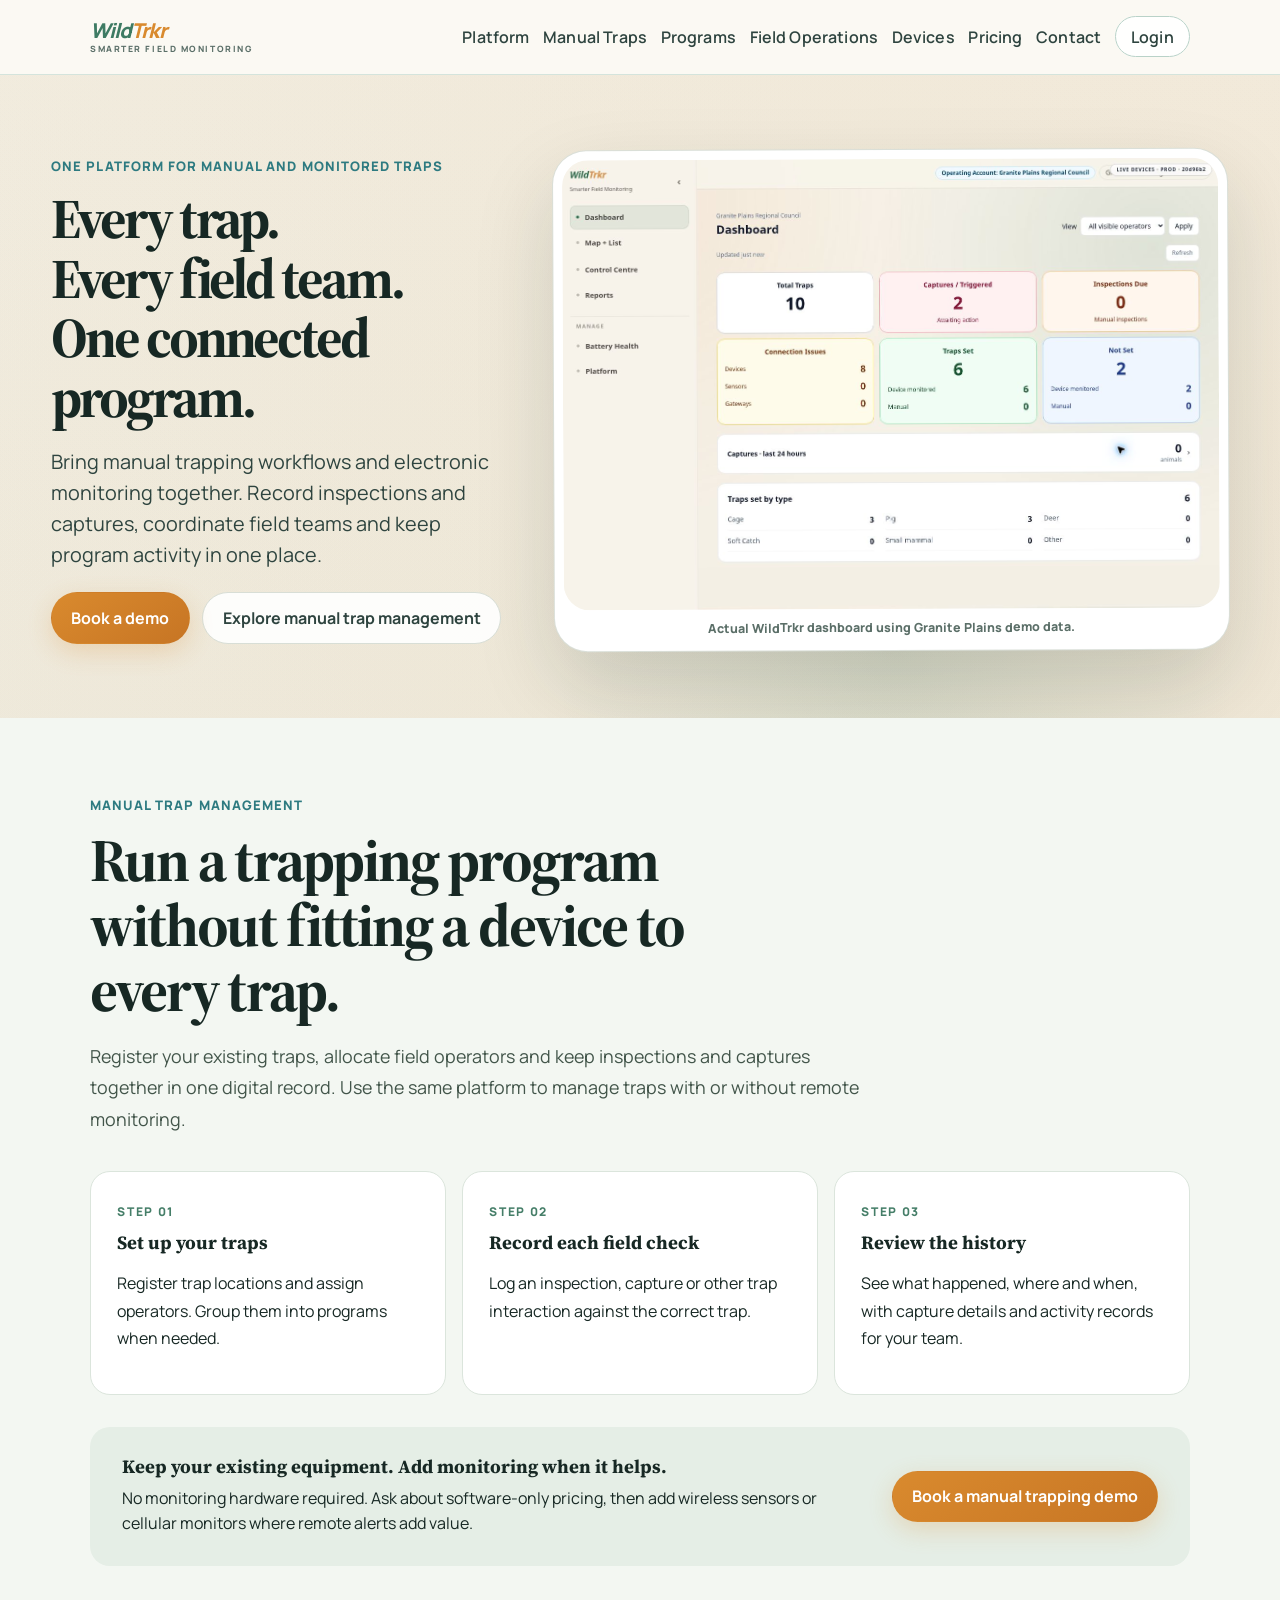
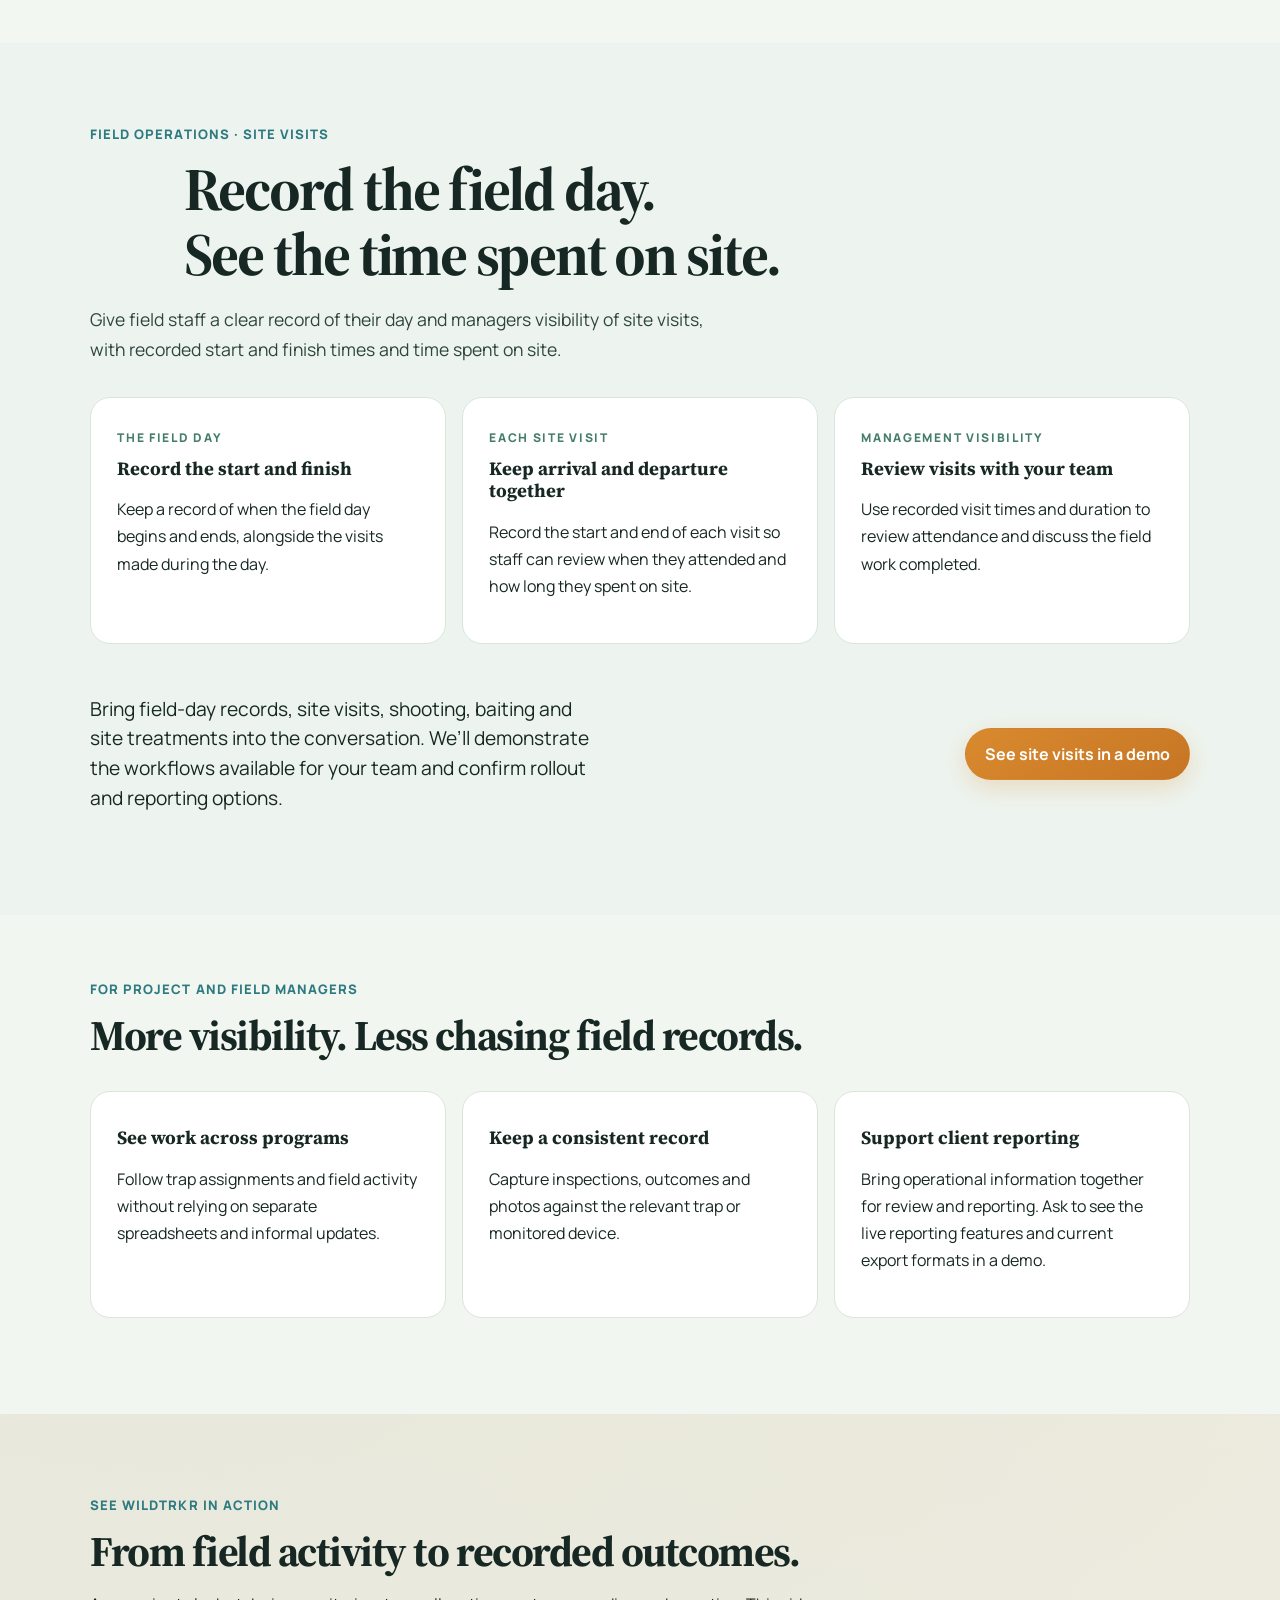
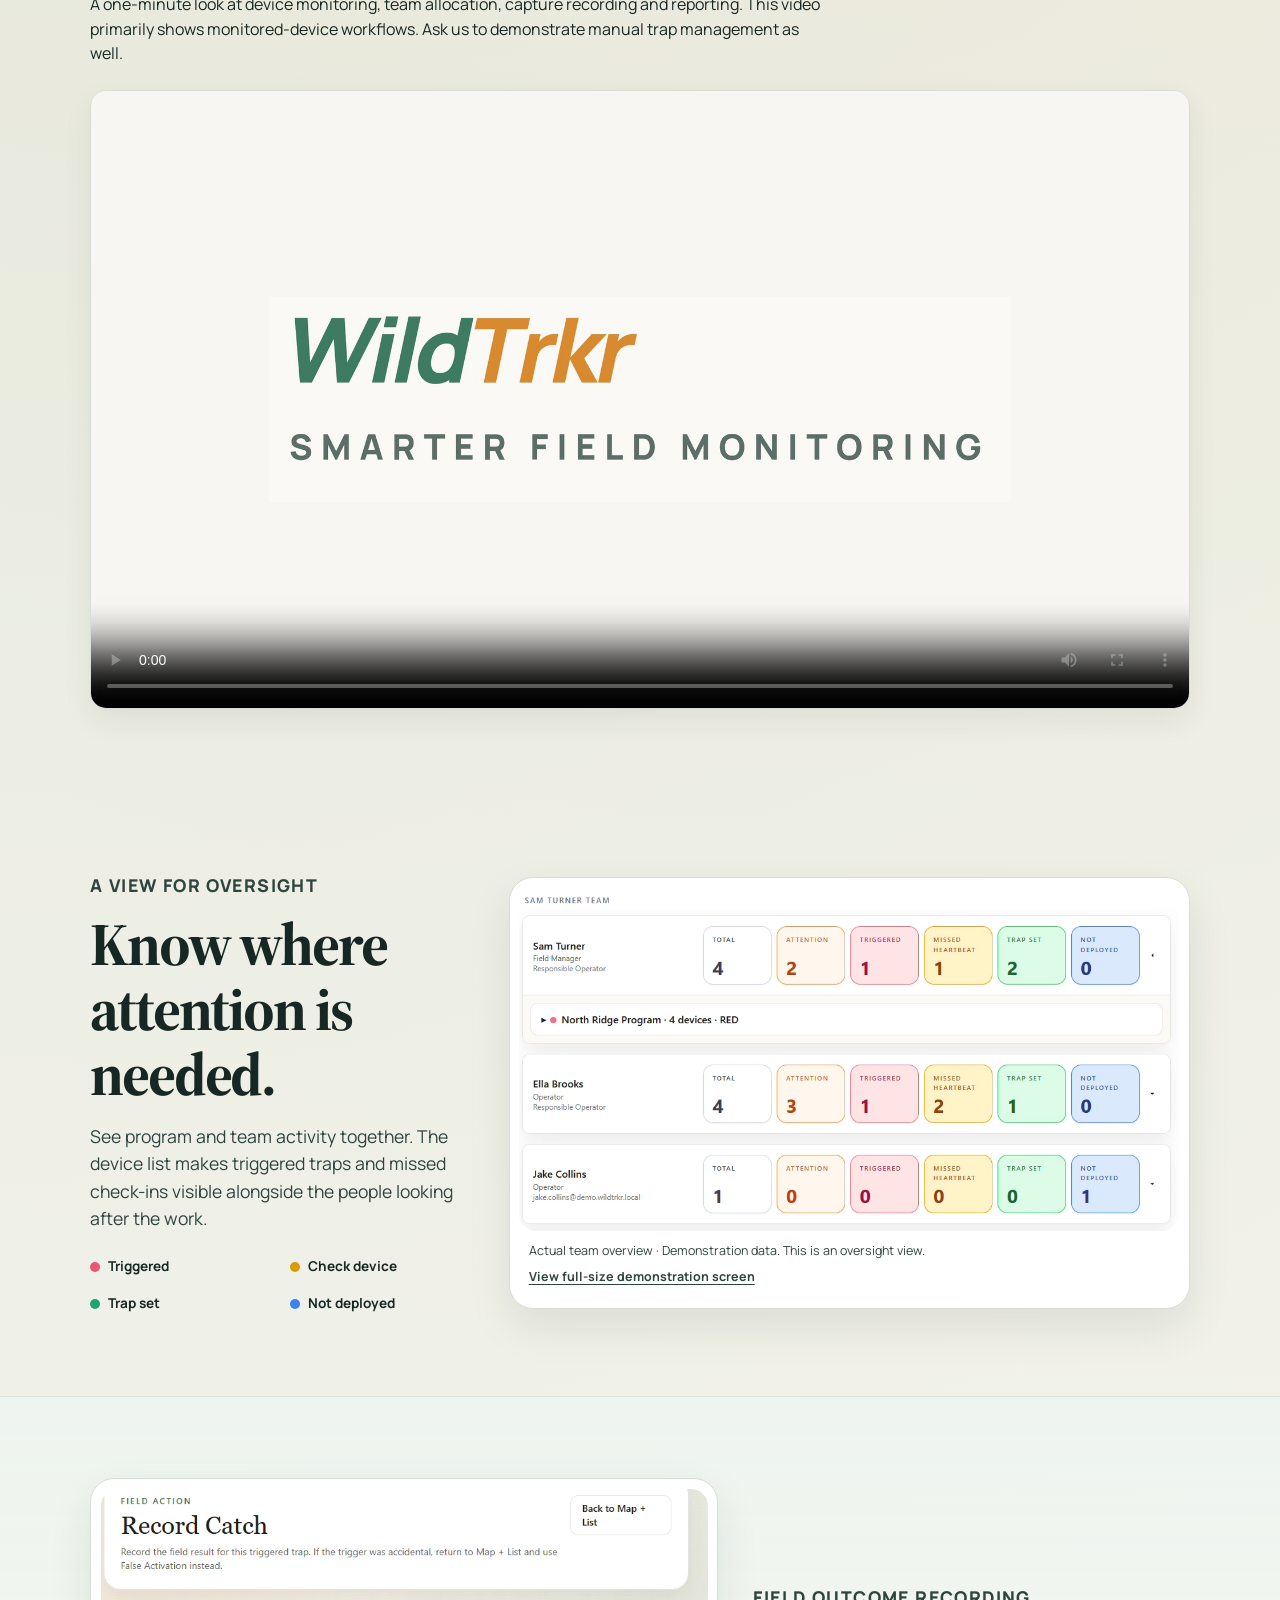
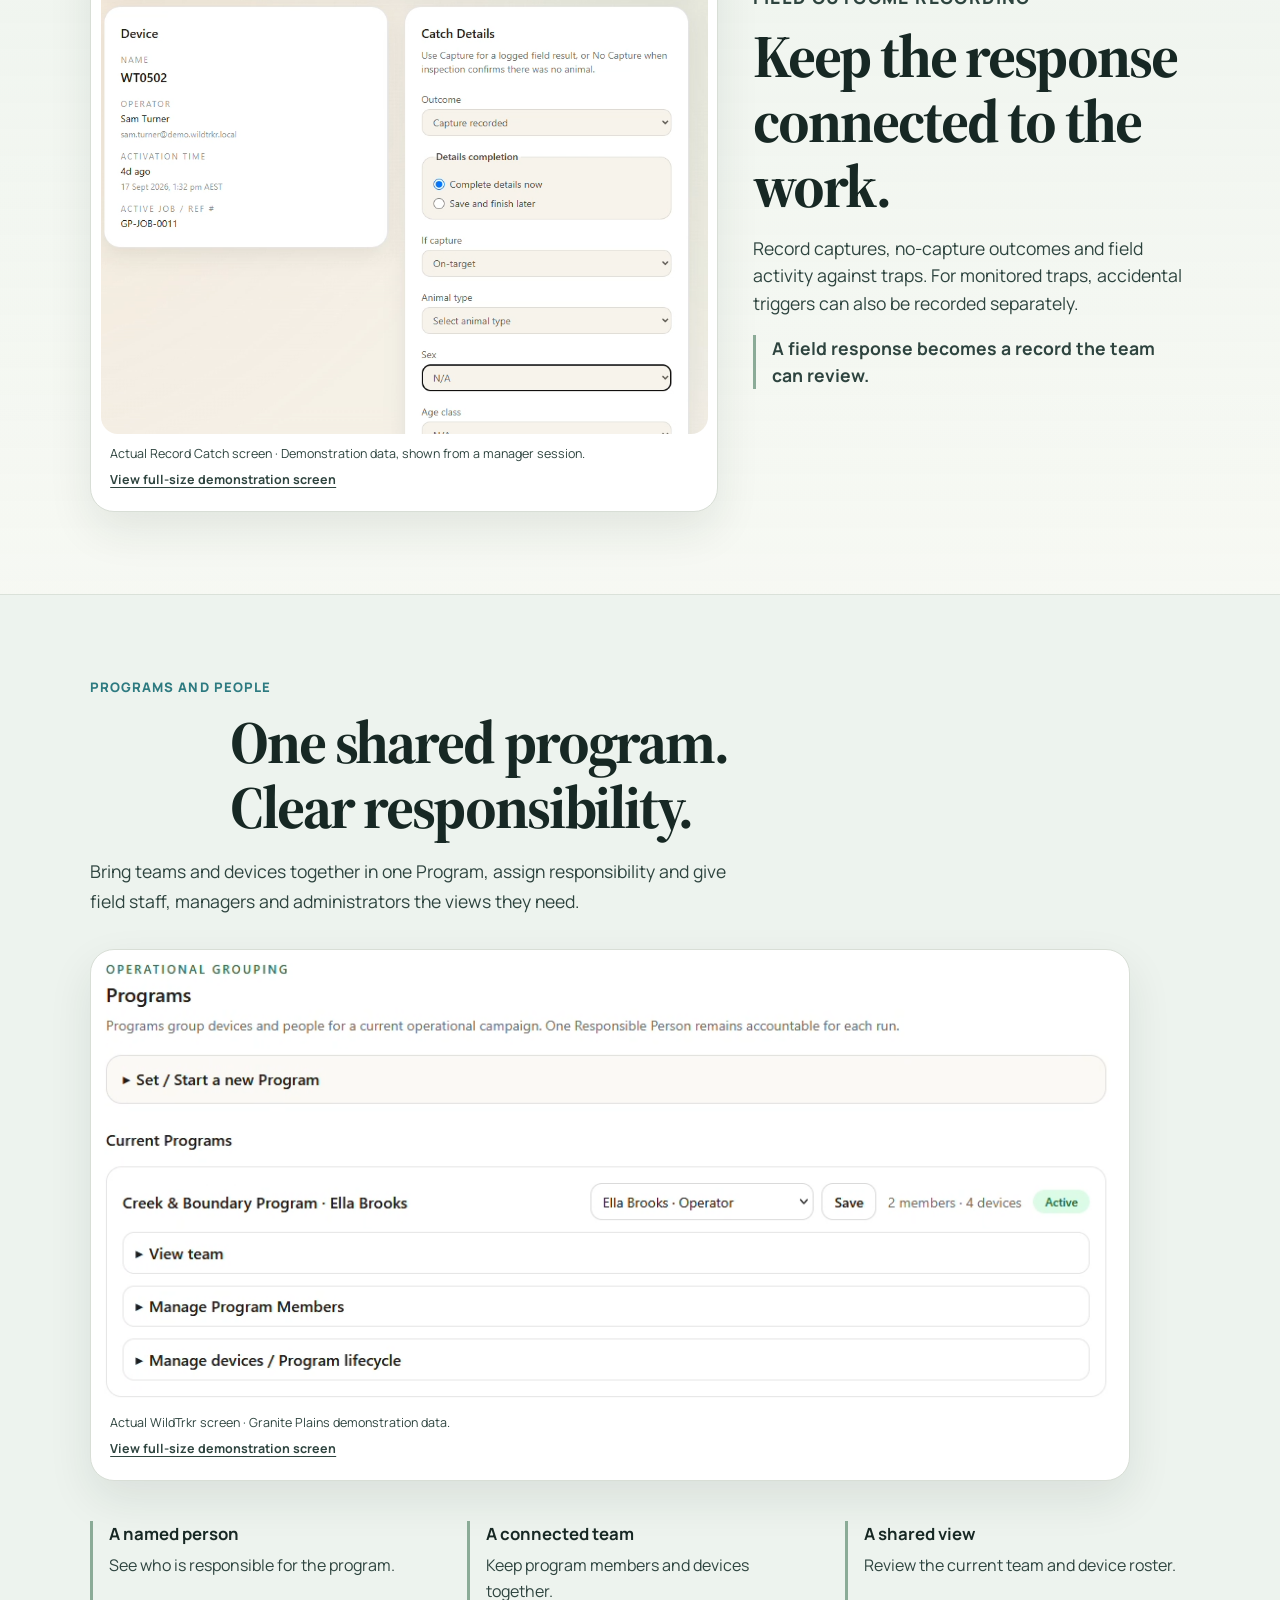
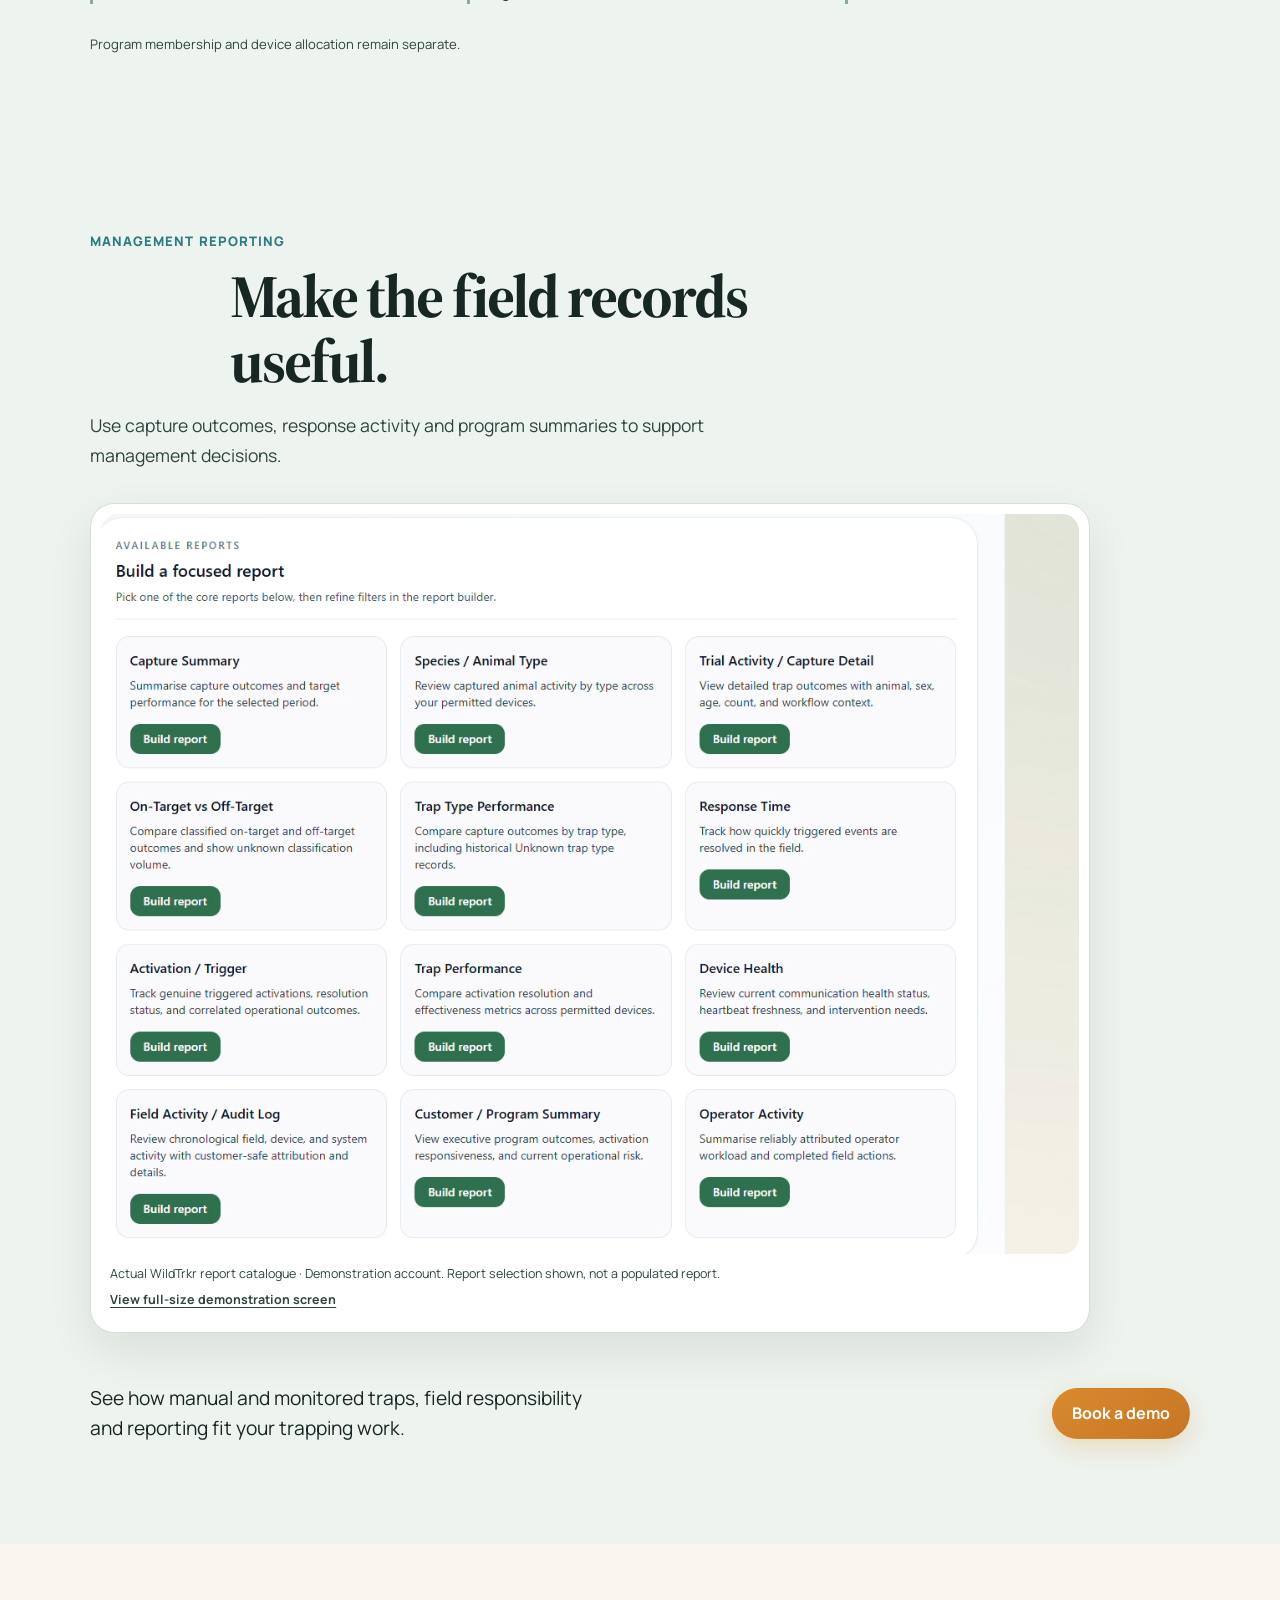
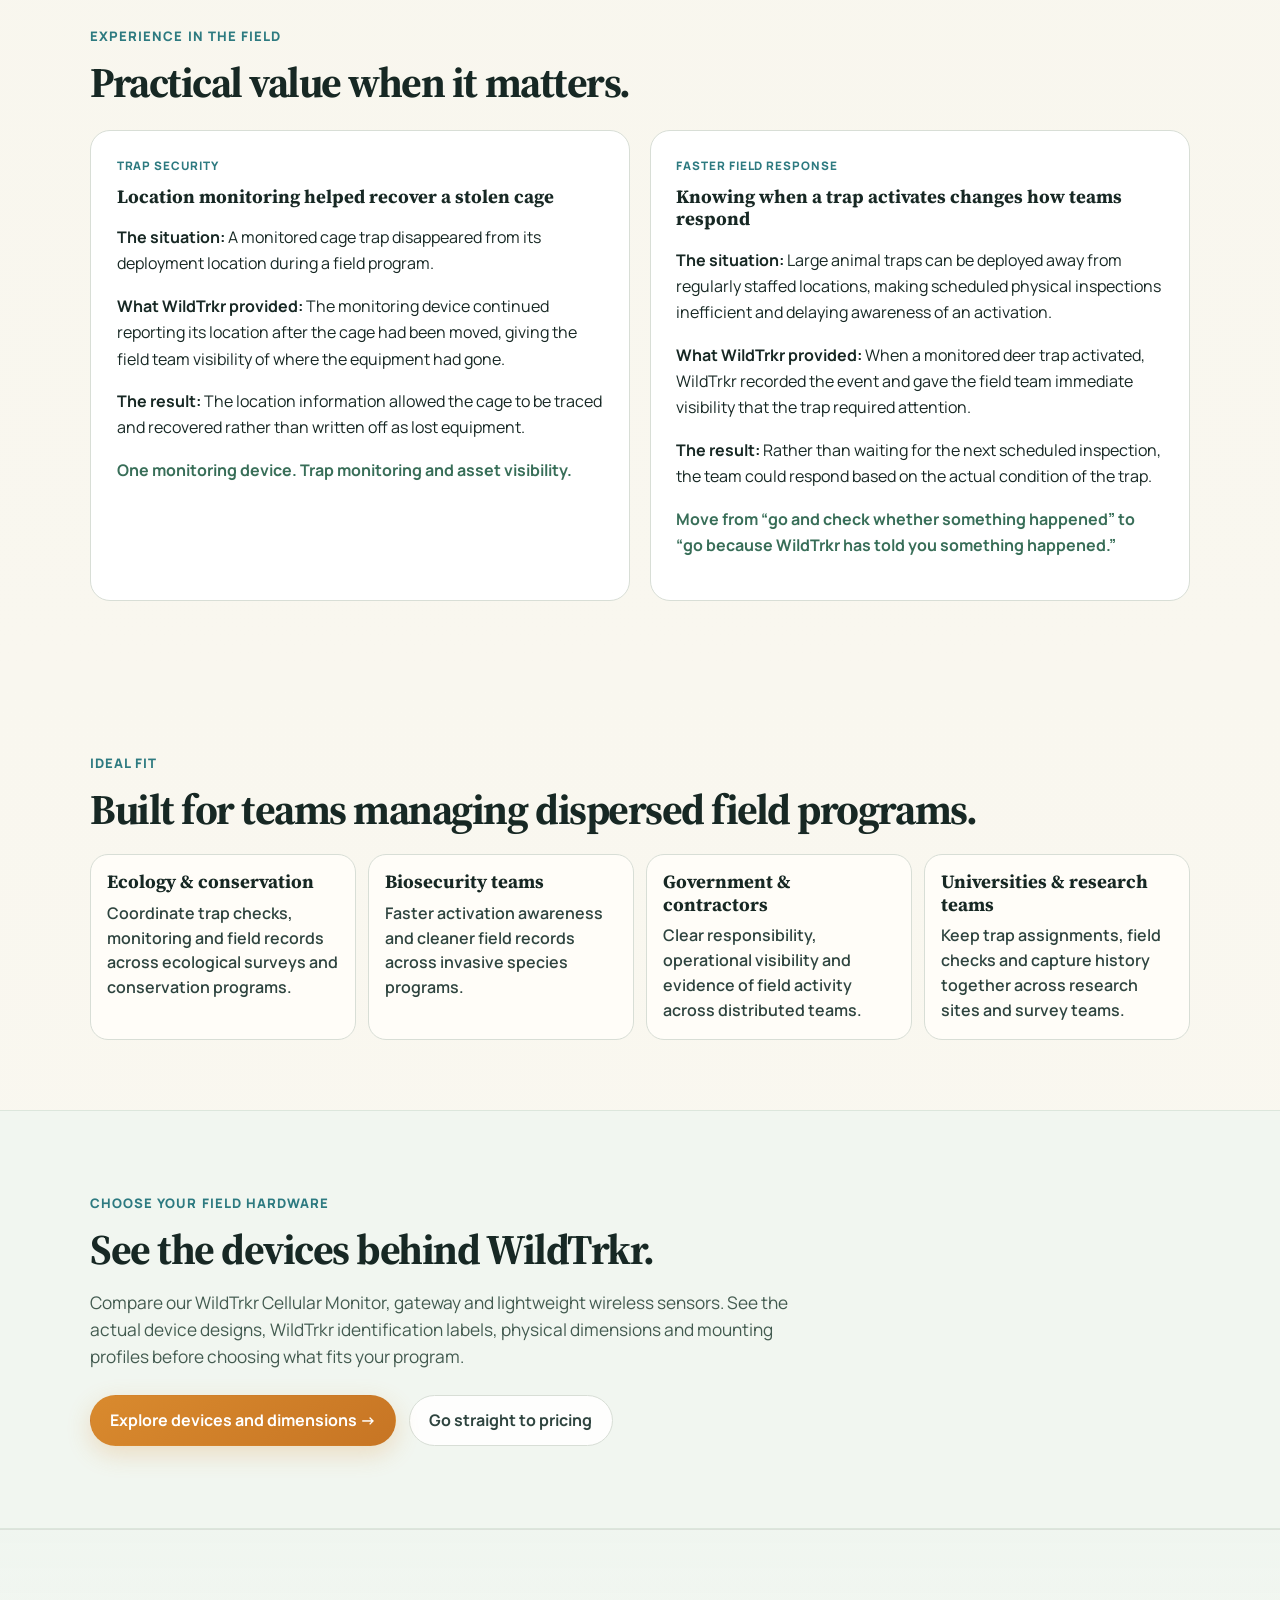
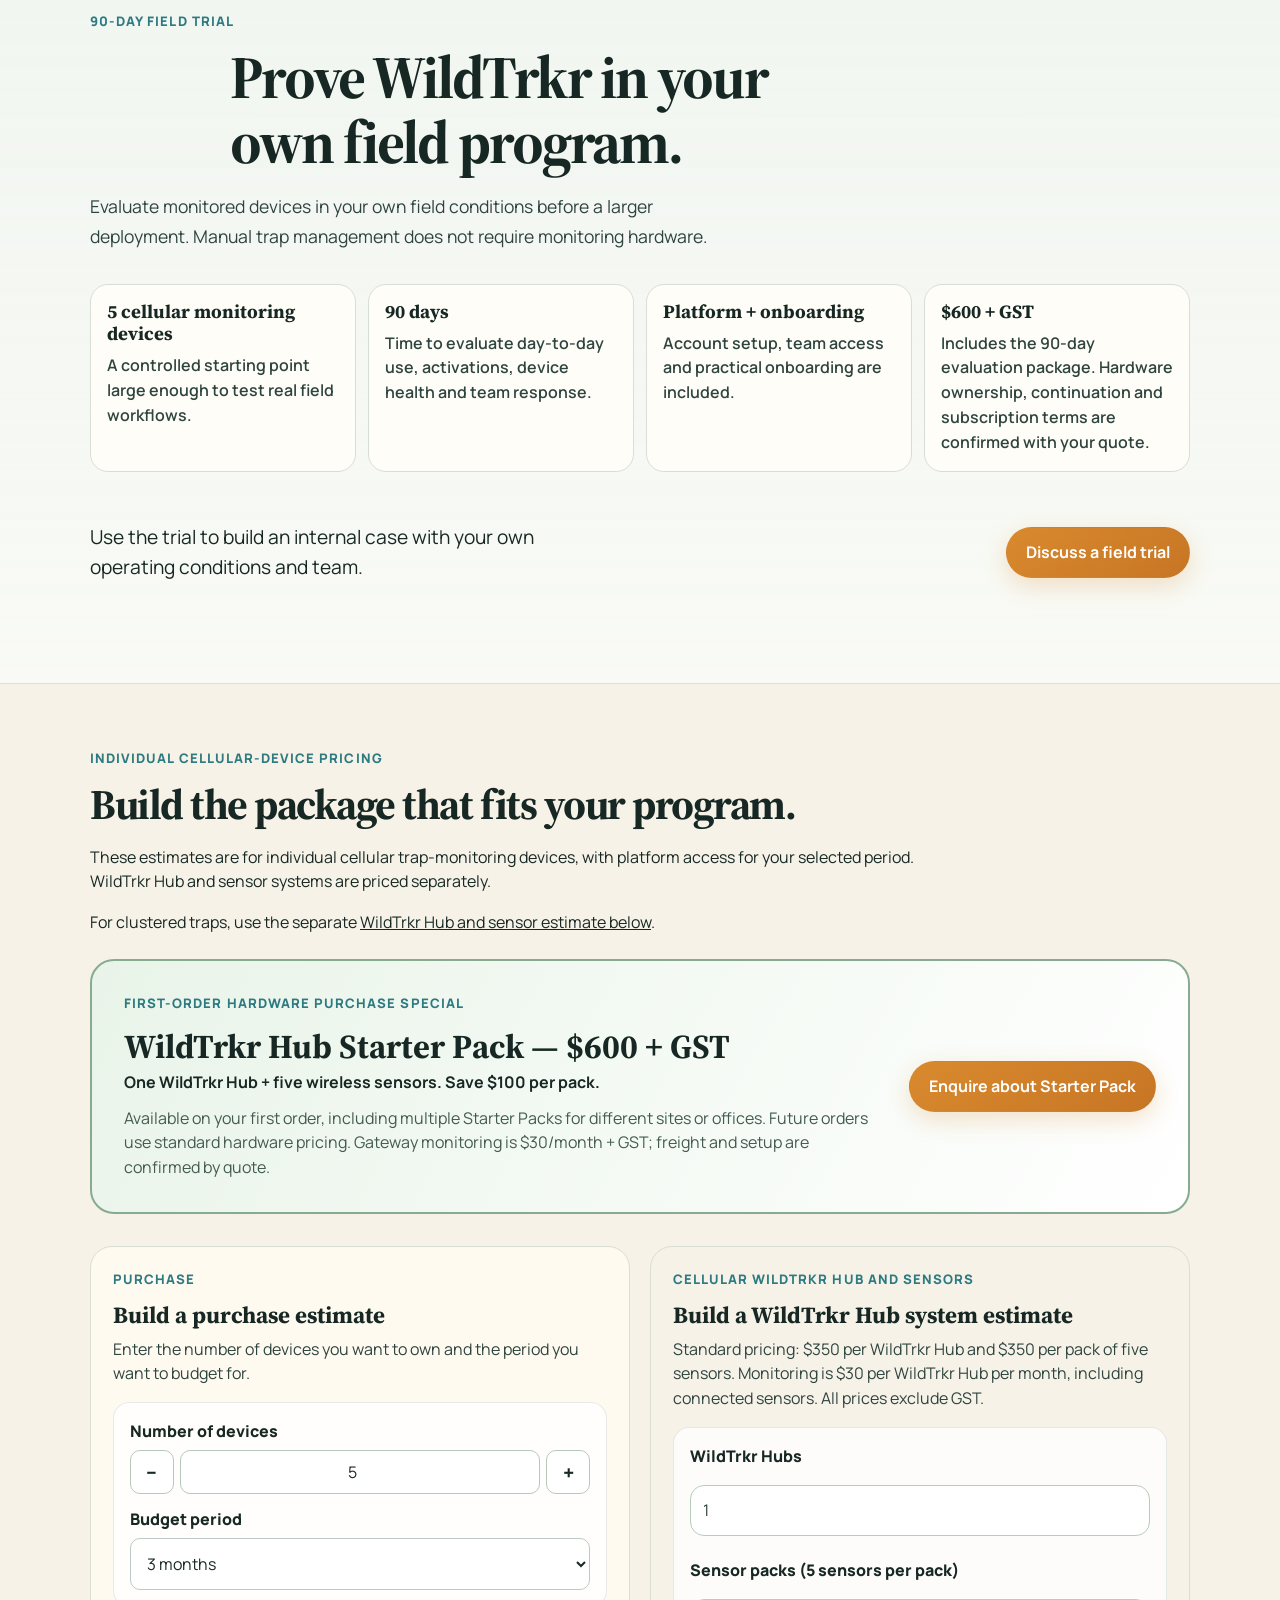
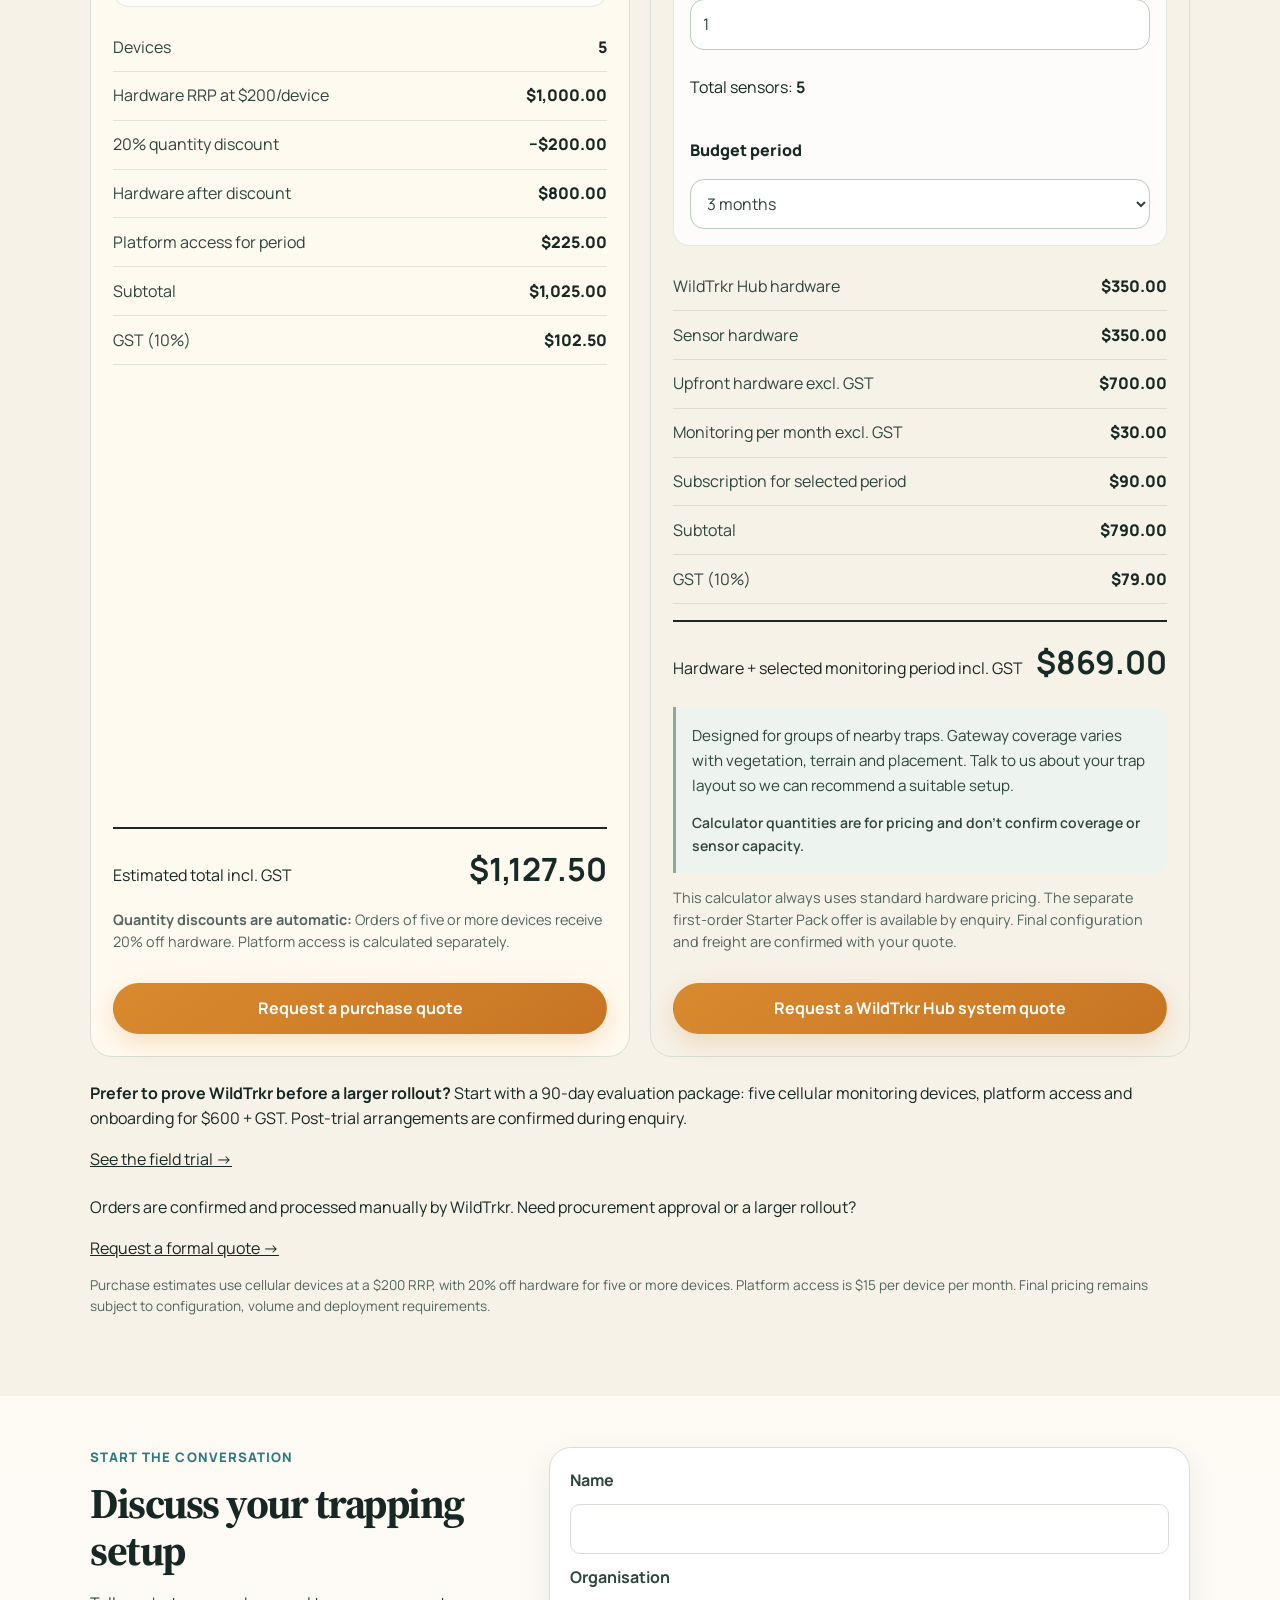
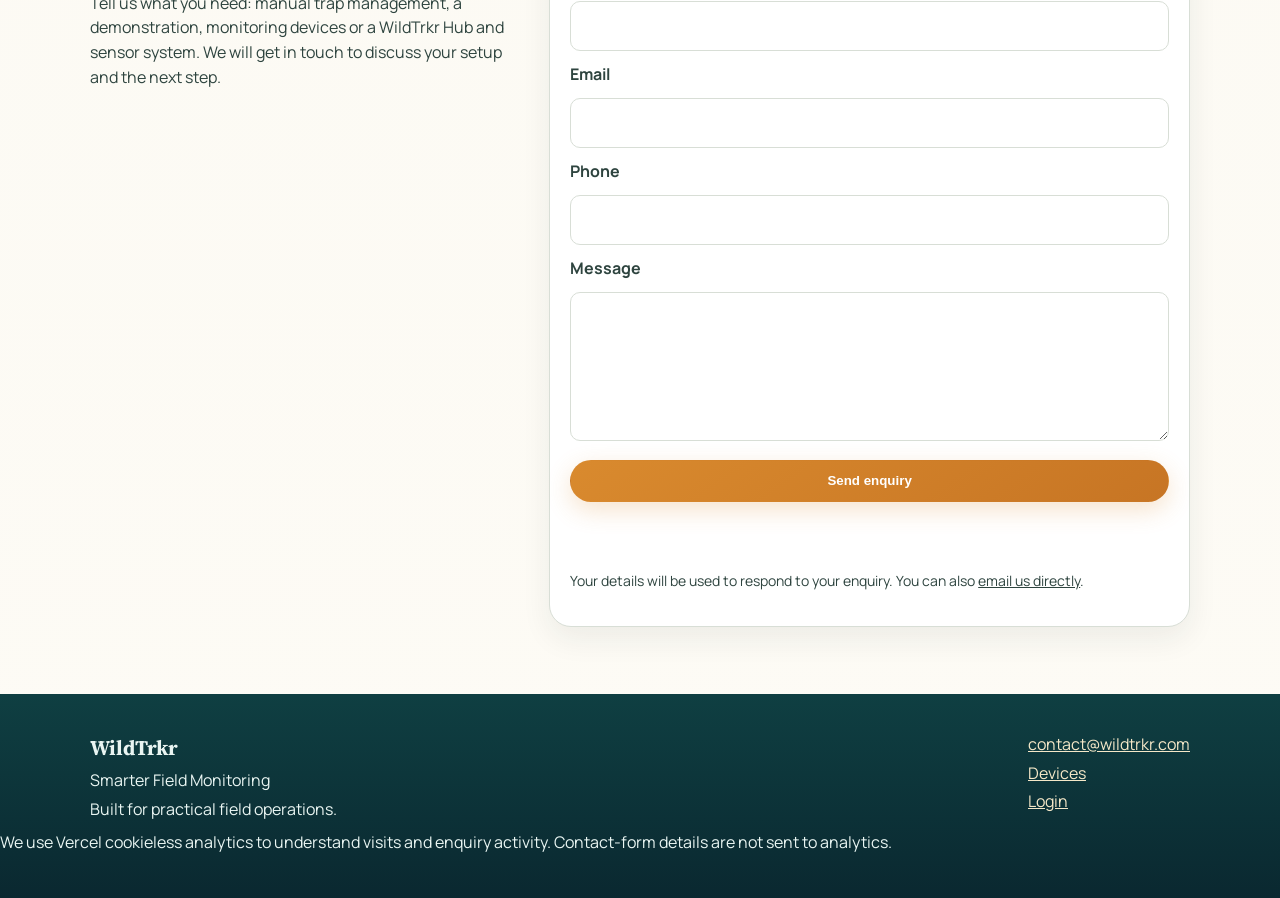
==== commit a875c51b: "Align customer-facing product terminology with WildTrkr names" ====
--- a/index.html
+++ b/index.html
@@ -205,7 +205,7 @@
       <div class="container" style="max-width:1100px">
         <p class="kicker">Choose your field hardware</p>
         <h2 id="explore-devices-title">See the devices behind WildTrkr.</h2>
-        <p style="max-width:720px;color:#435b50;font-size:1.08rem">Compare our cellular trap monitor, gateway and lightweight wireless sensors. See the actual device designs, WildTrkr identification labels, physical dimensions and mounting profiles before choosing what fits your program.</p>
+        <p style="max-width:720px;color:#435b50;font-size:1.08rem">Compare our WildTrkr Cellular Monitor, gateway and lightweight wireless sensors. See the actual device designs, WildTrkr identification labels, physical dimensions and mounting profiles before choosing what fits your program.</p>
         <div class="cta-row" style="margin-top:1.5rem"><a class="button button-primary" href="/devices#product-gallery">Explore devices and dimensions →</a><a class="button button-secondary" href="#calculator">Go straight to pricing</a></div>
       </div>
     </section>
@@ -236,13 +236,13 @@
             <p class="kicker">Individual cellular-device pricing</p>
             <h2 class="fixed-line-heading"><span>Build the package</span> <span>that fits your program.</span></h2>
           </div>
-          <p>These estimates are for individual cellular trap-monitoring devices, with platform access for your selected period. Gateway and sensor systems are priced separately.</p>
-        </div>
-
-        <p class="gateway-pricing-note">For clustered traps, use the separate <a href="#gateway-estimate-title">Gateway and sensor estimate below</a>.</p>
+          <p>These estimates are for individual cellular trap-monitoring devices, with platform access for your selected period. WildTrkr Hub and sensor systems are priced separately.</p>
+        </div>
+
+        <p class="gateway-pricing-note">For clustered traps, use the separate <a href="#gateway-estimate-title">WildTrkr Hub and sensor estimate below</a>.</p>
 
 <div class="gateway-starter-promo" style="margin:1.5rem 0 1.8rem;padding:clamp(1.2rem,3vw,2rem);border:2px solid #87aa90;border-radius:24px;background:linear-gradient(120deg,#e9f4e9,#fff);display:flex;align-items:center;justify-content:space-between;gap:1.5rem;flex-wrap:wrap">
- <div style="flex:1;min-width:240px"><p class="kicker">First-order hardware purchase special</p><h3 style="font-size:clamp(1.5rem,3vw,2.1rem);margin:.25rem 0">Gateway Starter Pack — $600 + GST</h3><p style="margin:.2rem 0 .65rem"><strong>One WildTrkr Gateway + five wireless sensors. Save $100 per pack.</strong></p><p style="margin:0;color:#435b50">Available on your first order, including multiple Starter Packs for different sites or offices. Future orders use standard hardware pricing. Gateway monitoring is $30/month + GST; freight and setup are confirmed by quote.</p></div>
+ <div style="flex:1;min-width:240px"><p class="kicker">First-order hardware purchase special</p><h3 style="font-size:clamp(1.5rem,3vw,2.1rem);margin:.25rem 0">WildTrkr Hub Starter Pack — $600 + GST</h3><p style="margin:.2rem 0 .65rem"><strong>One WildTrkr Hub + five wireless sensors. Save $100 per pack.</strong></p><p style="margin:0;color:#435b50">Available on your first order, including multiple Starter Packs for different sites or offices. Future orders use standard hardware pricing. Gateway monitoring is $30/month + GST; freight and setup are confirmed by quote.</p></div>
  <a class="button button-primary" data-enquiry="starter" href="#contact">Enquire about Starter Pack</a>
  </div>
         <div class="dual-calculators" data-calculator>
@@ -278,12 +278,12 @@
 
 <article class="standalone-calculator gateway-calculator" aria-labelledby="gateway-estimate-title">
   <div class="calculator-card-heading">
-    <p class="kicker">Cellular Gateway and sensors</p>
-    <h3 id="gateway-estimate-title">Build a Gateway system estimate</h3>
-    <p>Standard pricing: $350 per Gateway and $350 per pack of five sensors. Monitoring is $30 per Gateway per month, including connected sensors. All prices exclude GST.</p>
+    <p class="kicker">Cellular WildTrkr Hub and sensors</p>
+    <h3 id="gateway-estimate-title">Build a WildTrkr Hub system estimate</h3>
+    <p>Standard pricing: $350 per WildTrkr Hub and $350 per pack of five sensors. Monitoring is $30 per WildTrkr Hub per month, including connected sensors. All prices exclude GST.</p>
   </div>
   <div class="calculator-controls">
-<label for="gateway-quantity">Gateways</label>
+<label for="gateway-quantity">WildTrkr Hubs</label>
     <input id="gateway-quantity" type="number" min="1" step="1" value="1" inputmode="numeric" />
     <label for="sensor-packs">Sensor packs (5 sensors per pack)</label>
     <input id="sensor-packs" type="number" min="1" step="1" value="1" inputmode="numeric" aria-describedby="sensor-count-summary" />
@@ -292,7 +292,7 @@
     <select id="gateway-period"><option value="3">3 months</option><option value="6">6 months</option><option value="12">12 months</option></select>
   </div>
   <dl class="calculator-breakdown">
-    <div><dt>Gateway hardware</dt><dd id="gateway-hardware"></dd></div>
+    <div><dt>WildTrkr Hub hardware</dt><dd id="gateway-hardware"></dd></div>
     <div><dt>Sensor hardware</dt><dd id="sensor-hardware"></dd></div>
     <div><dt>Upfront hardware excl. GST</dt><dd id="gateway-upfront"></dd></div>
     <div><dt>Monitoring per month excl. GST</dt><dd id="gateway-monthly"></dd></div>
@@ -306,7 +306,7 @@
     <p class="gateway-capacity-note">Calculator quantities are for pricing and don’t confirm coverage or sensor capacity.</p>
   </div>
   <p class="offer-note">This calculator always uses standard hardware pricing. The separate first-order Starter Pack offer is available by enquiry. Final configuration and freight are confirmed with your quote.</p>
-  <a class="button button-primary option-action" href="#contact" data-gateway-quote>Request a Gateway system quote</a>
+  <a class="button button-primary option-action" href="#contact" data-gateway-quote>Request a WildTrkr Hub system quote</a>
 </article>
 
         </div>
@@ -327,7 +327,7 @@
         <div>
           <p class="kicker">Start the conversation</p>
           <h2>Discuss your trapping setup</h2>
-          <p class="form-intro">Tell us what you need: manual trap management, a demonstration, monitoring devices or a Gateway and sensor system. We will get in touch to discuss your setup and the next step.</p>
+          <p class="form-intro">Tell us what you need: manual trap management, a demonstration, monitoring devices or a WildTrkr Hub and sensor system. We will get in touch to discuss your setup and the next step.</p>
         </div>
         <form class="contact-form" action="/api/contact" method="post">
           <label for="name">Name</label>
@@ -363,7 +363,7 @@
         <p><a href="https://app.wildtrkr.com/login">Login</a></p>
       </div>
     </div>
-  <p class="fine-print">We use Vercel cookieless analytics to understand visits and enquiry activity. Contact-form details are not sent to analytics.</p>
+  <p class="container fine-print">We use Vercel cookieless analytics to understand visits and enquiry activity. Contact-form details are not sent to analytics.</p>
 </footer>
 </body>
 </html>
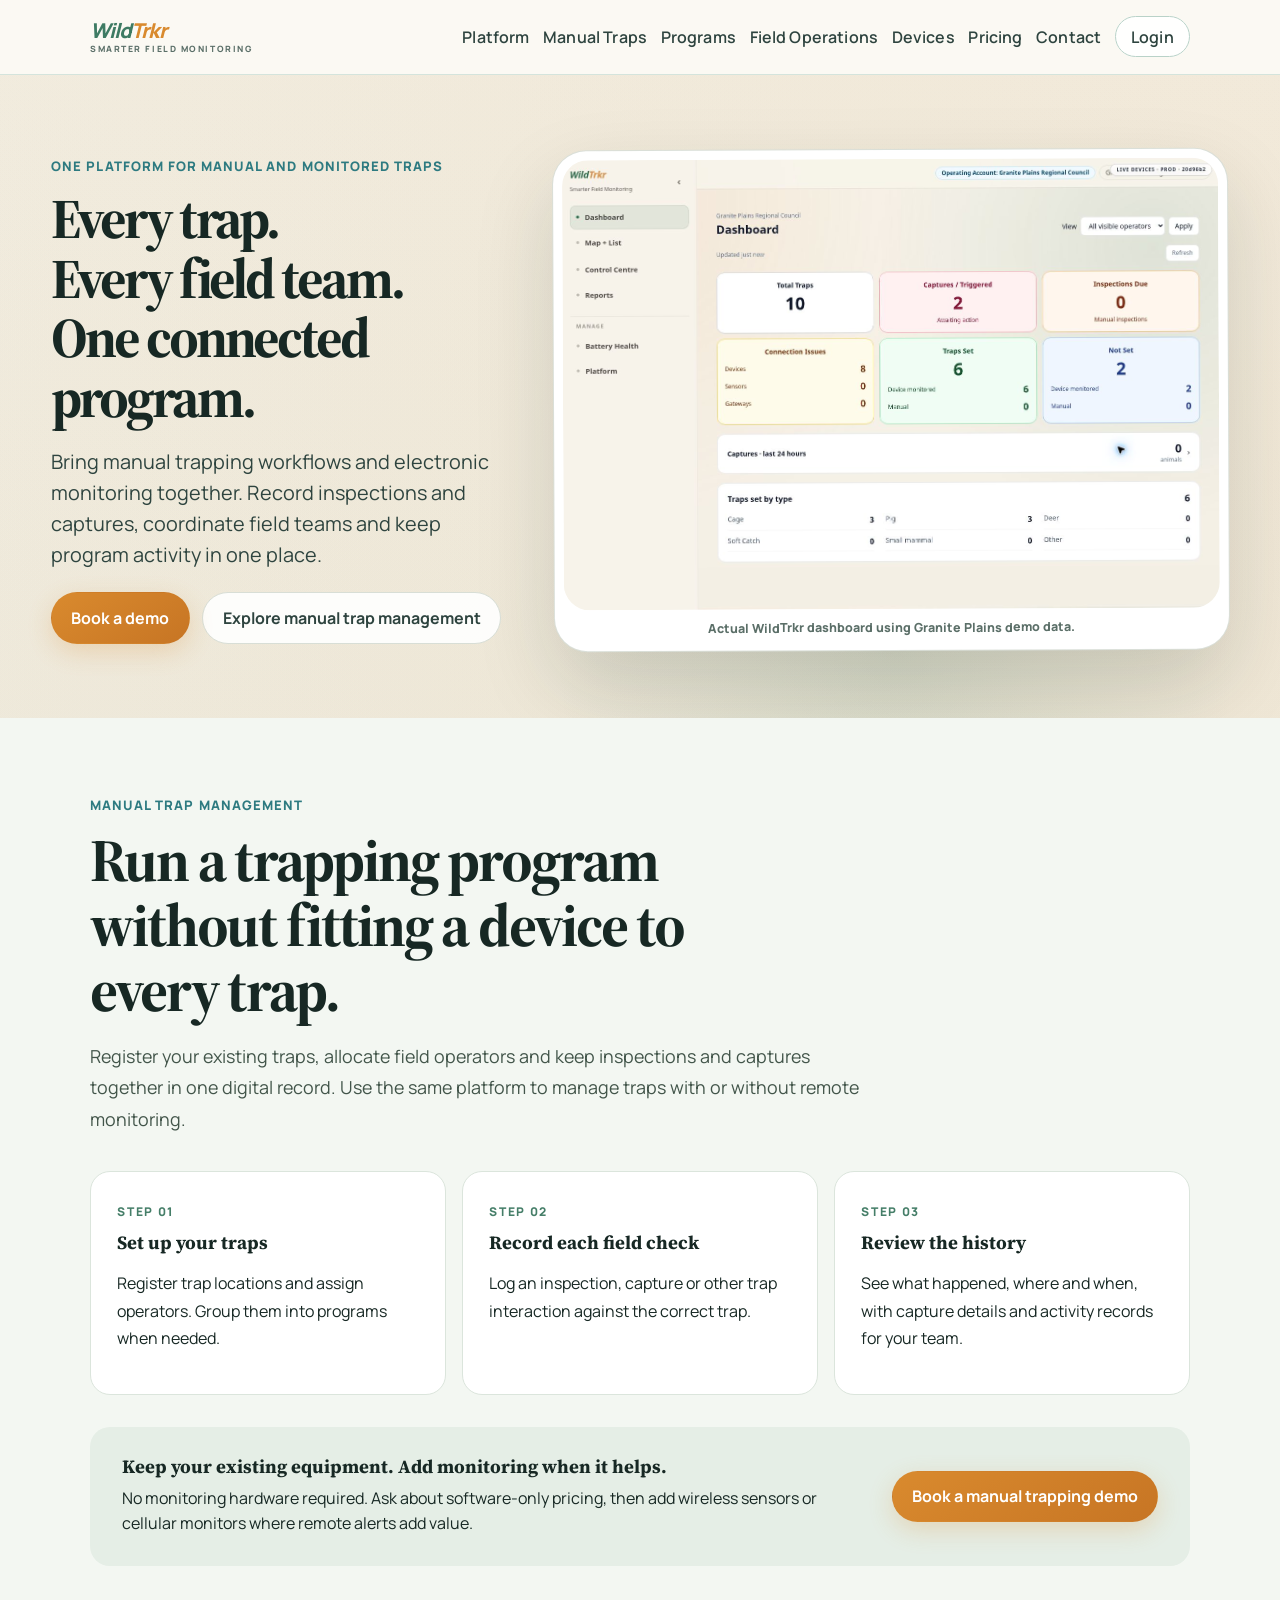
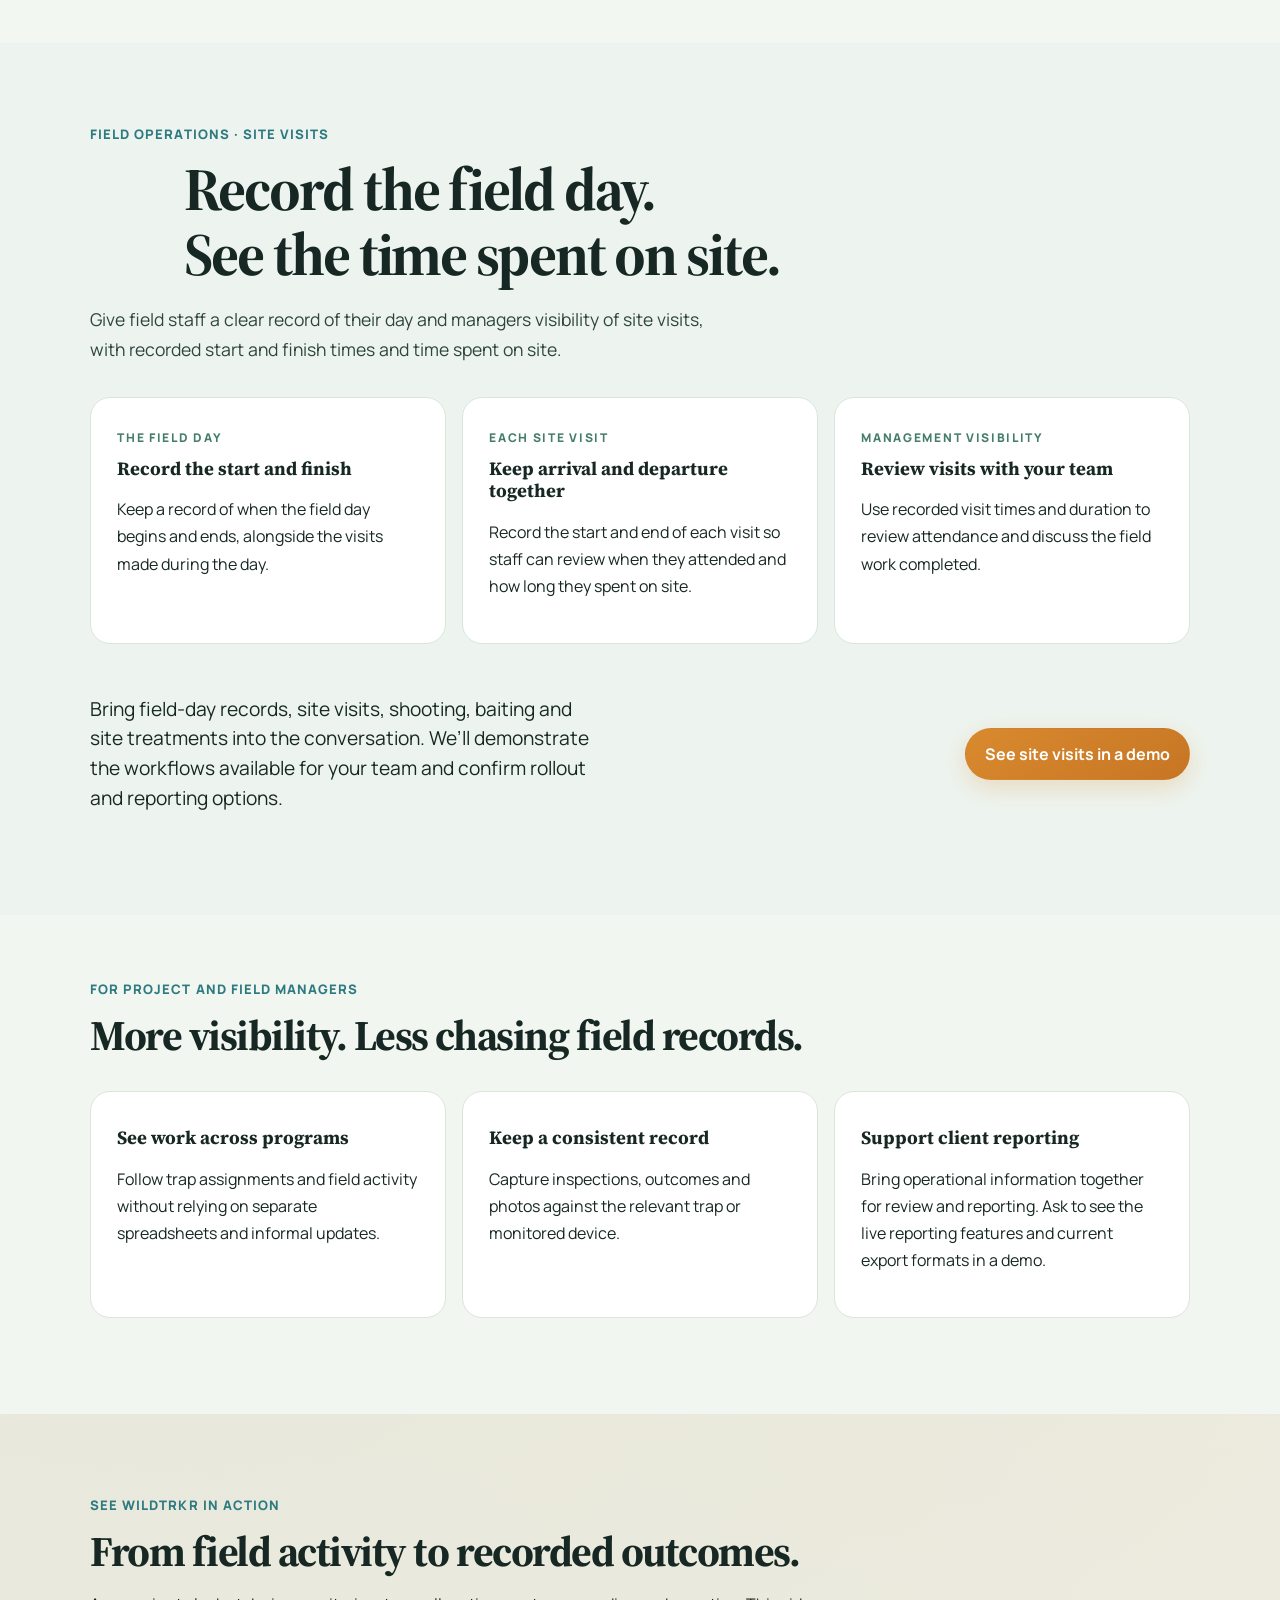
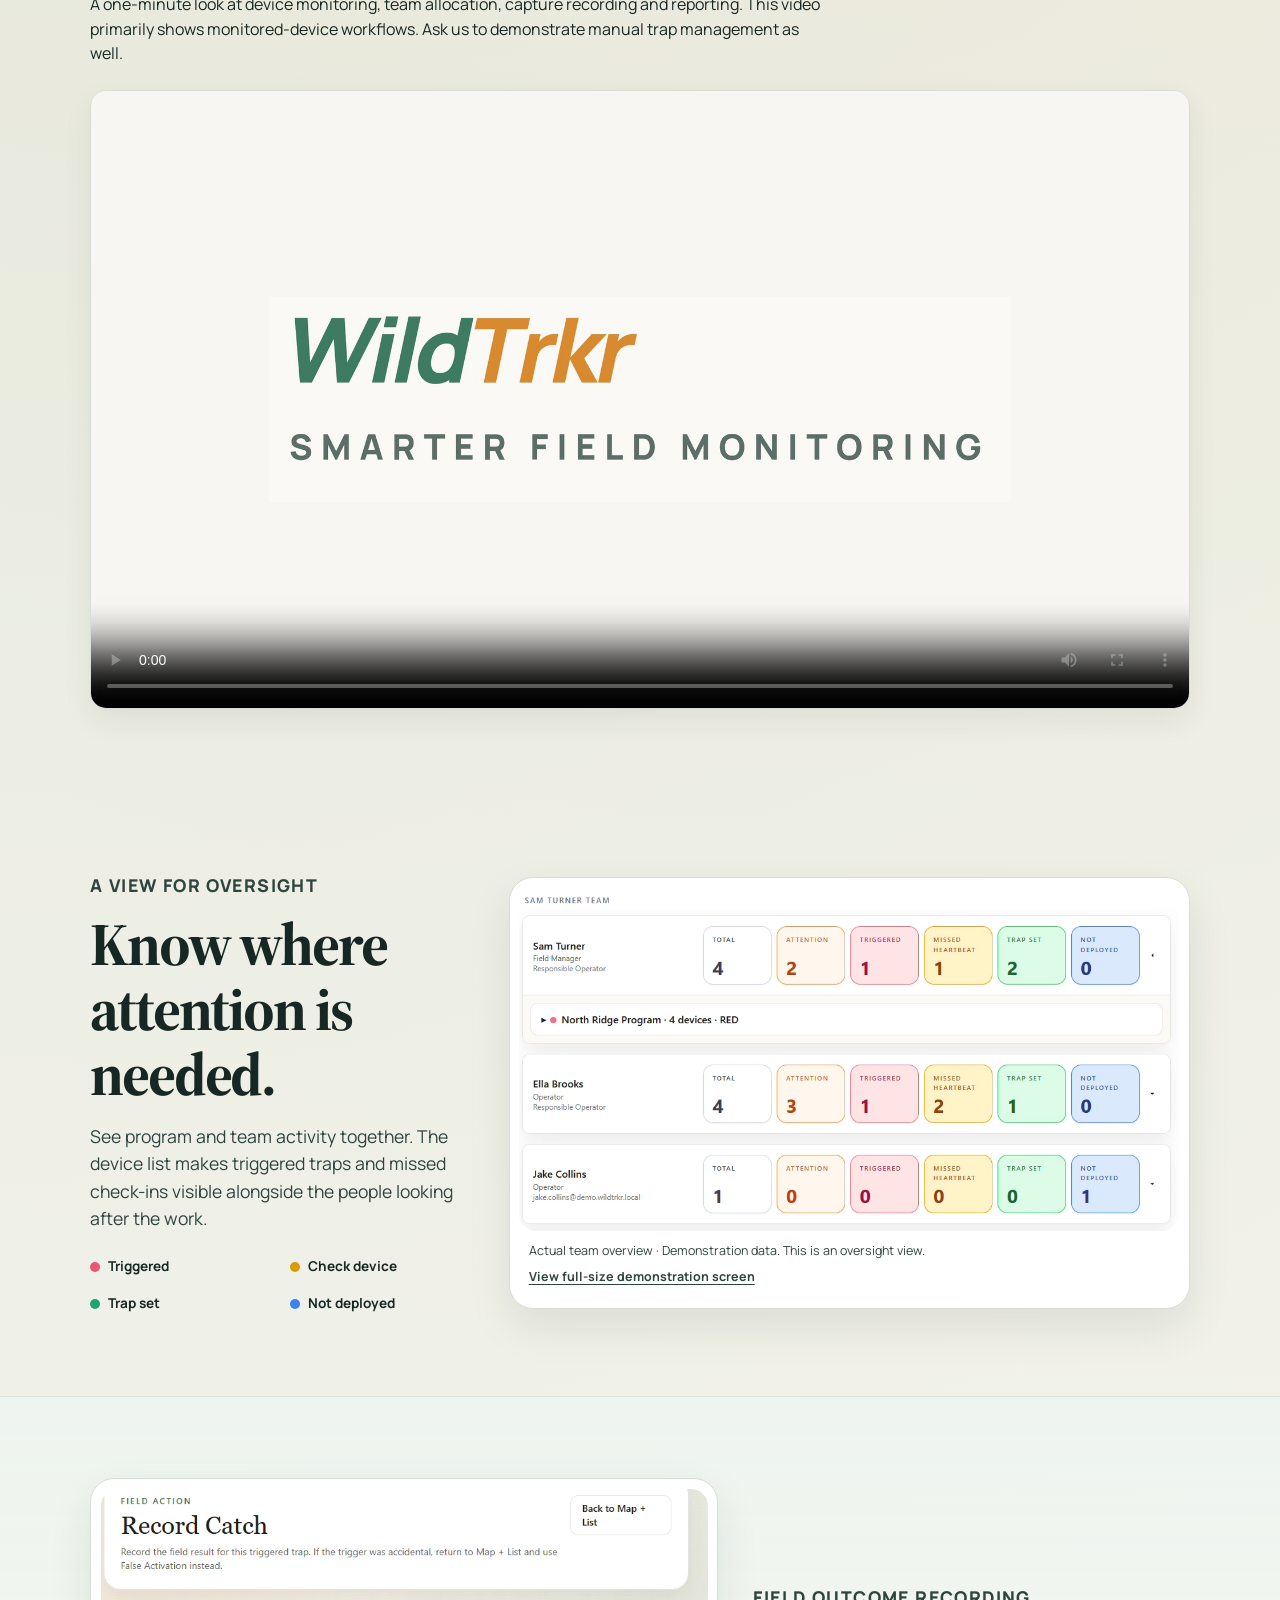
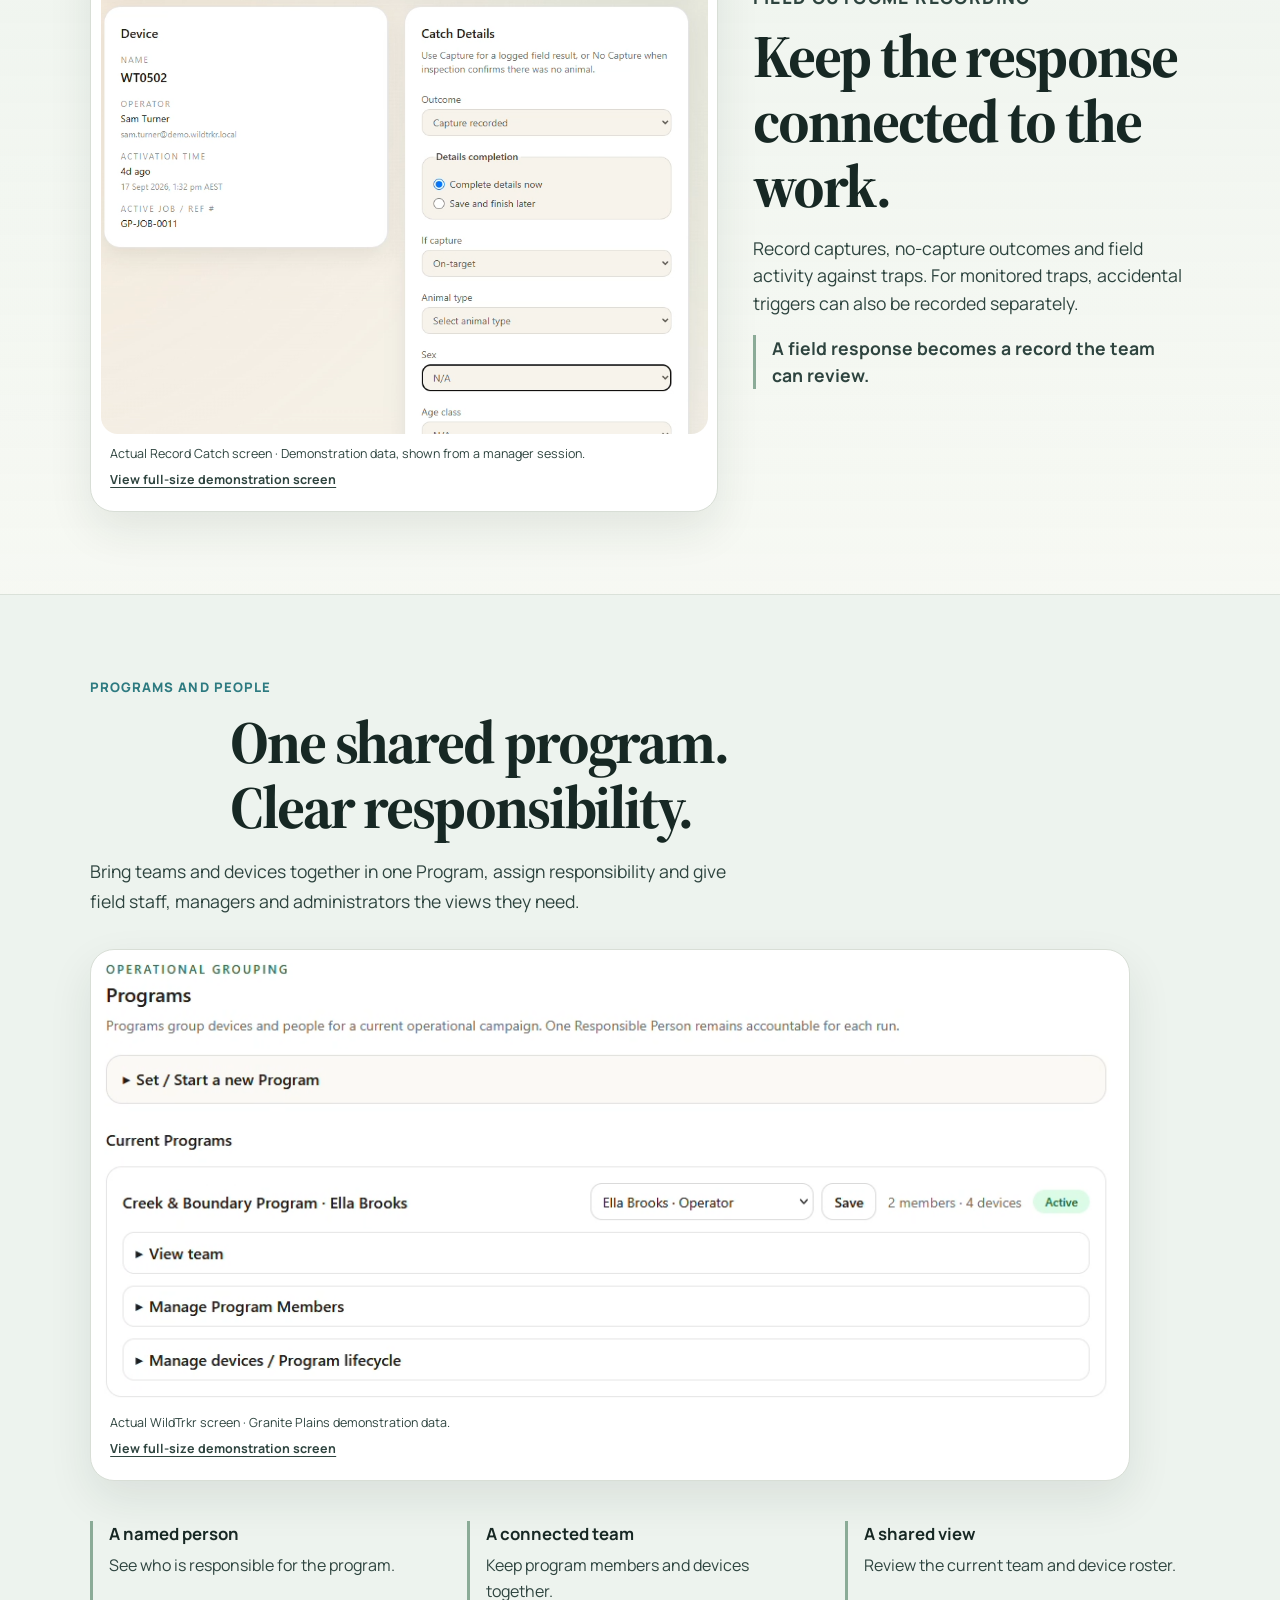
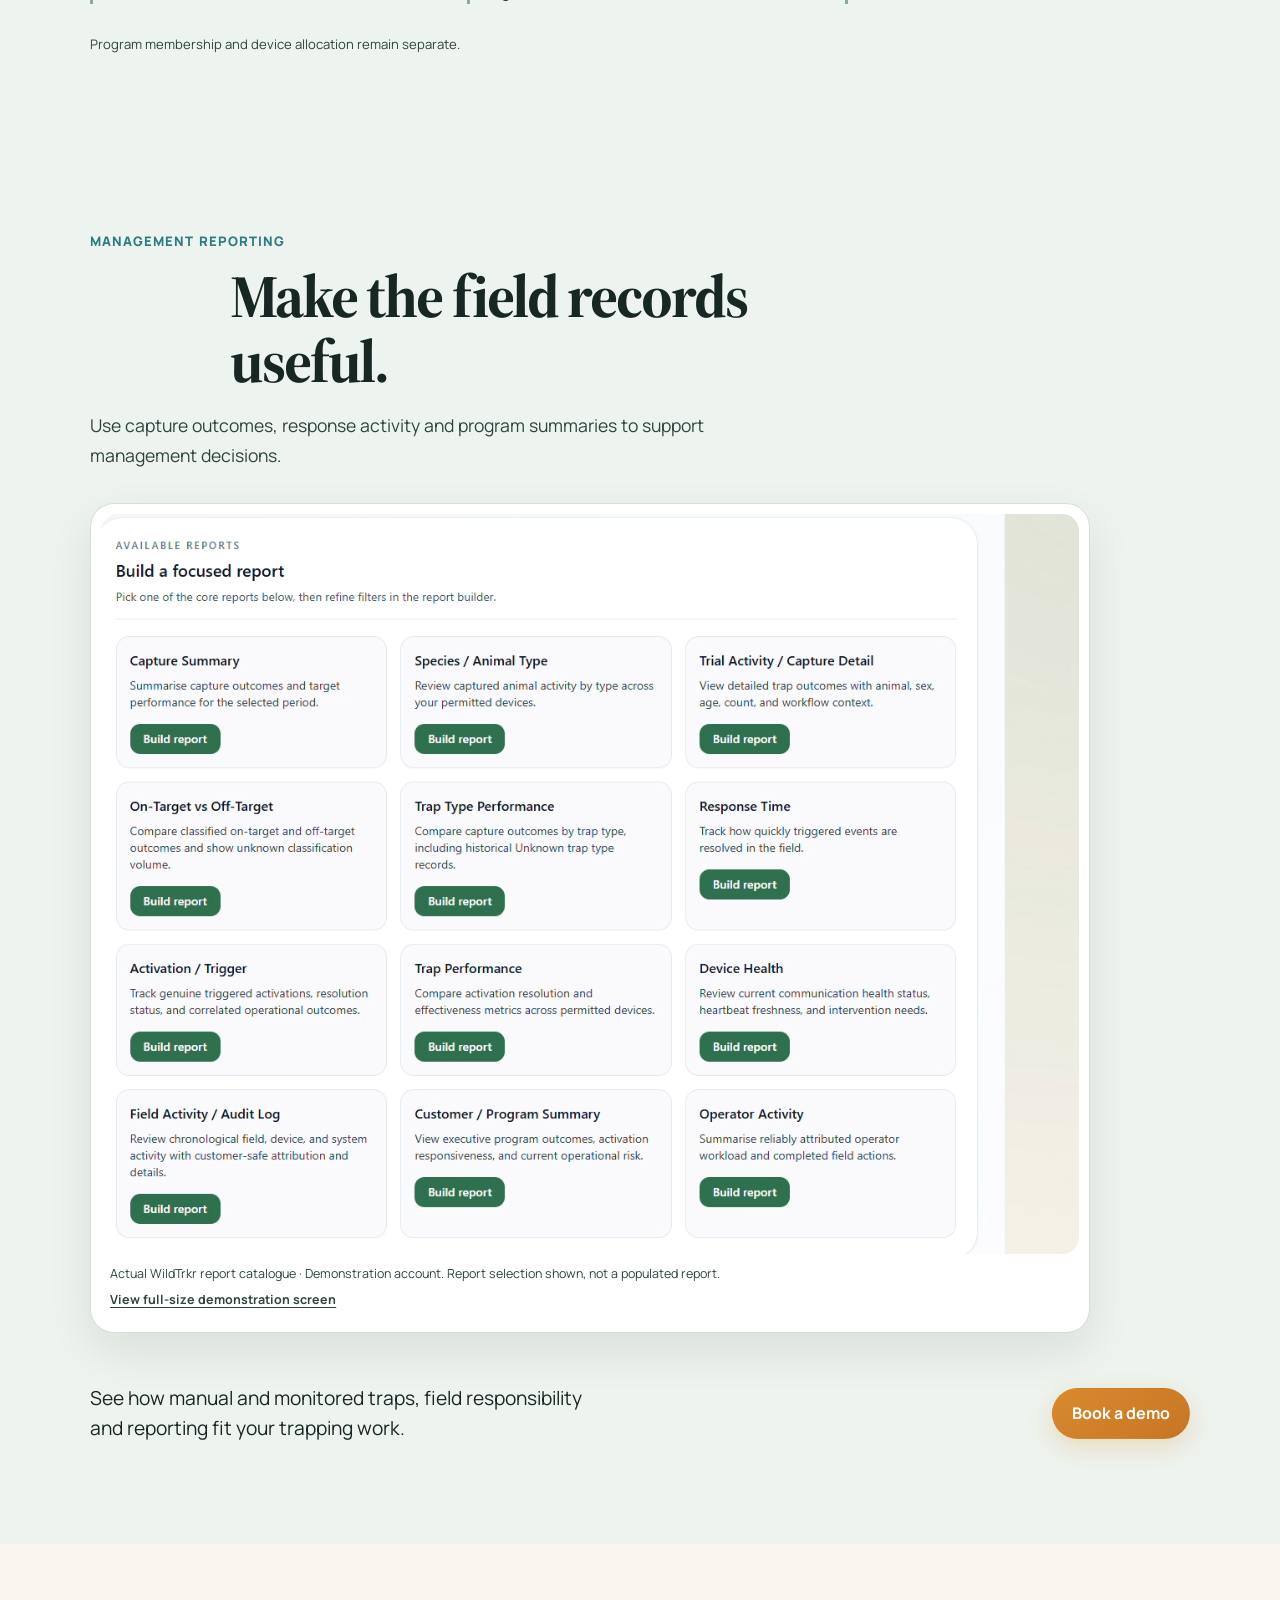
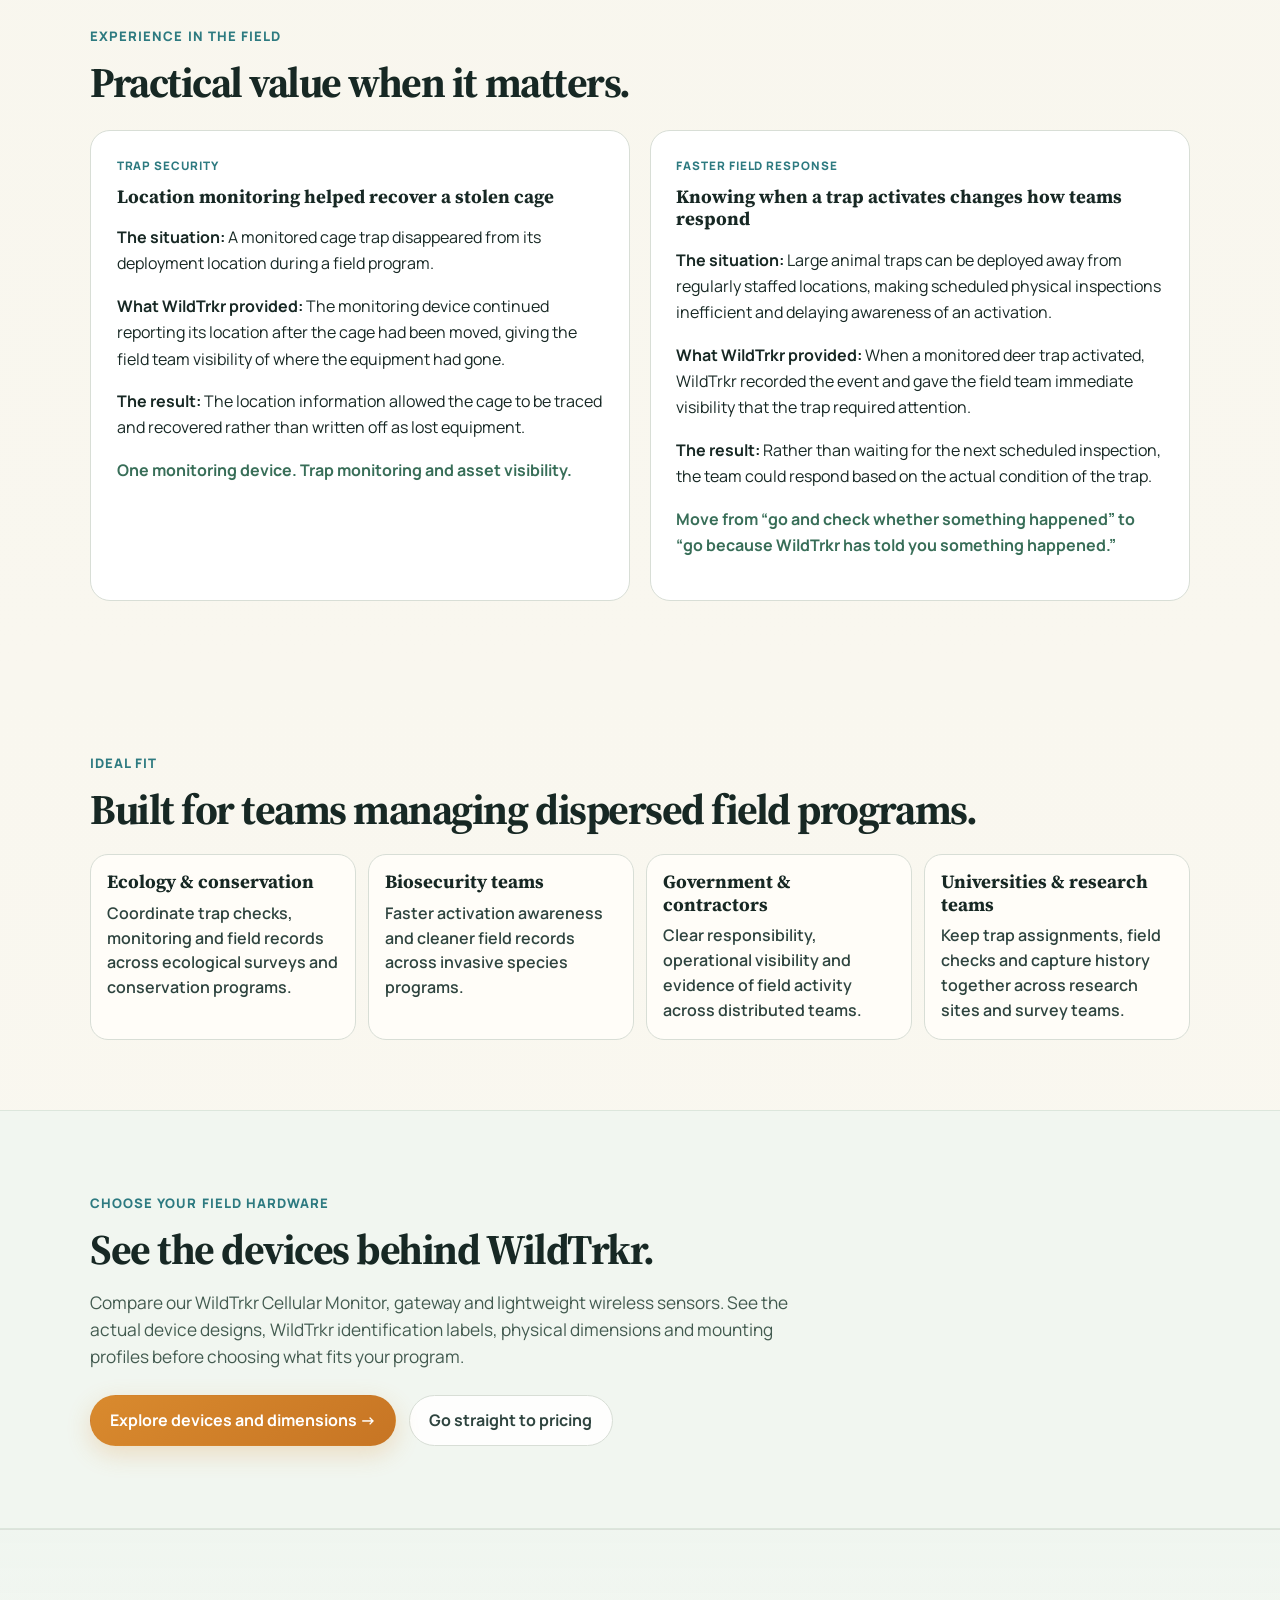
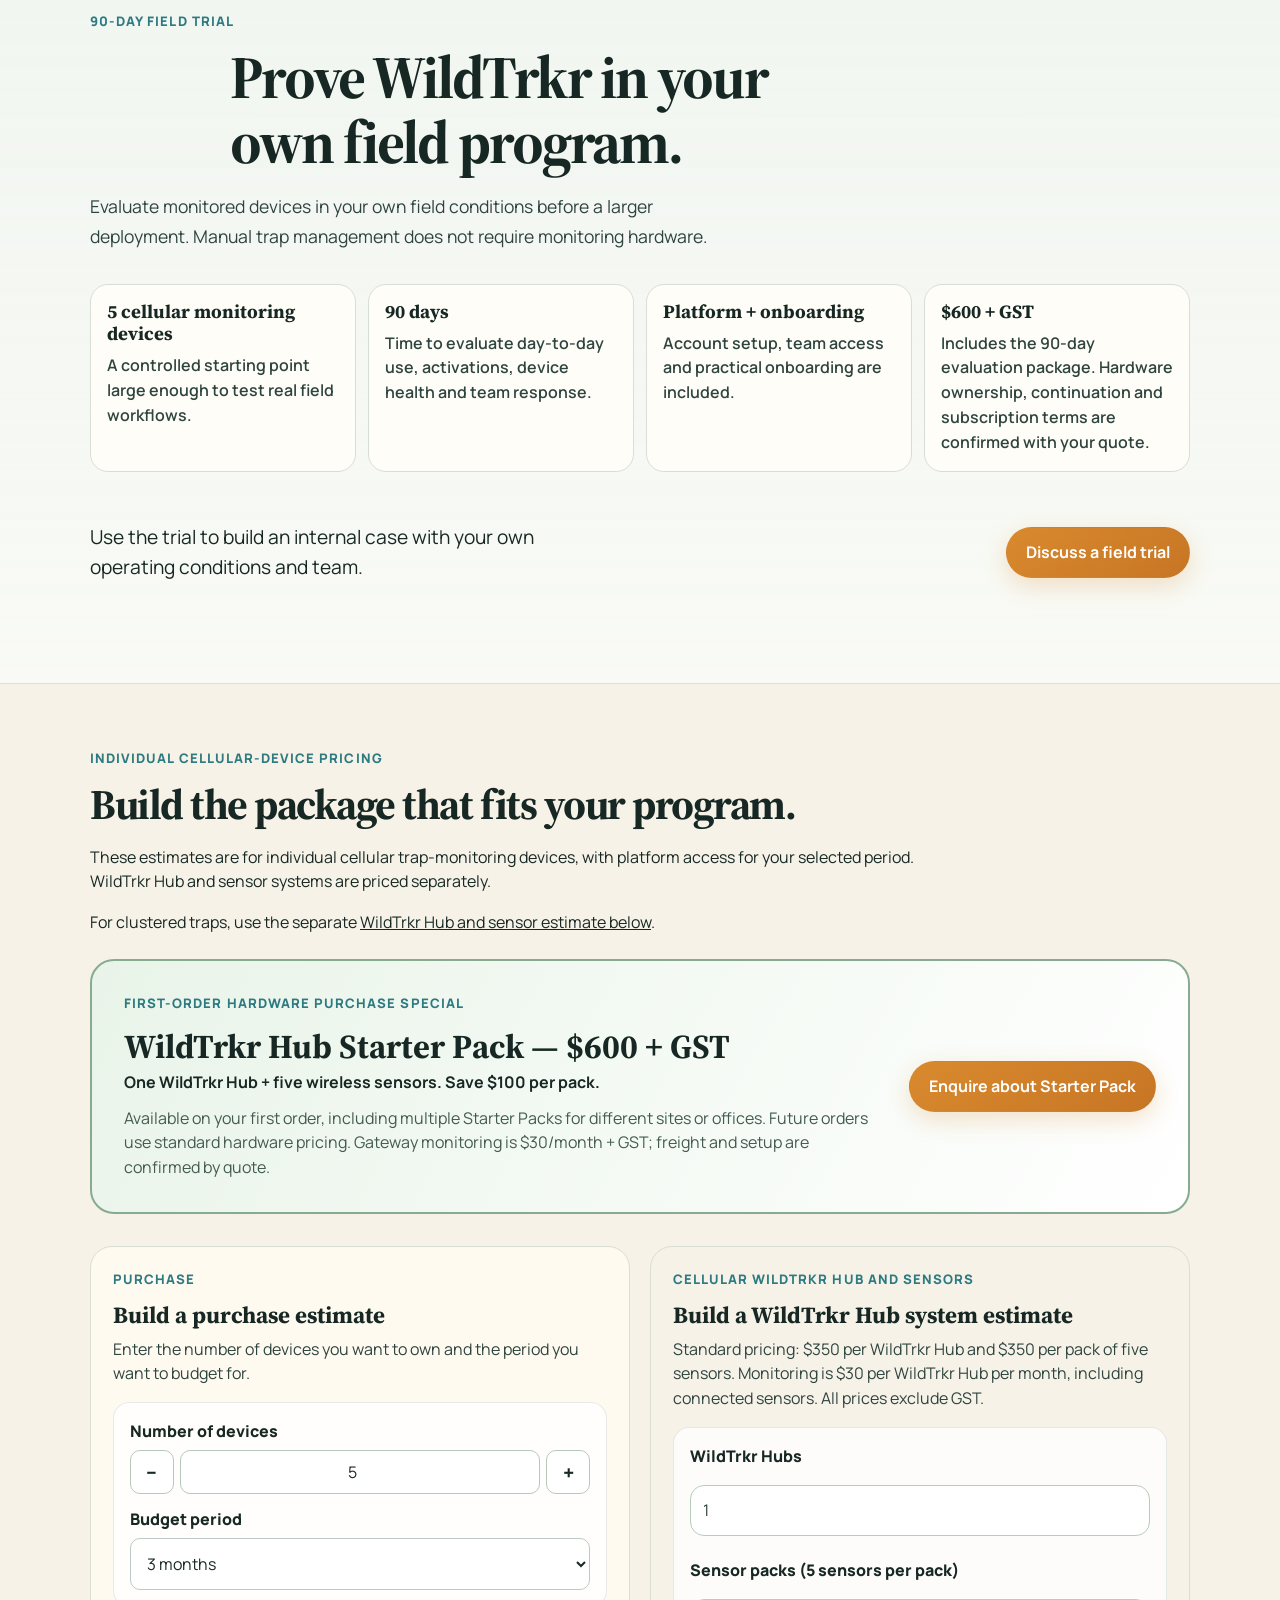
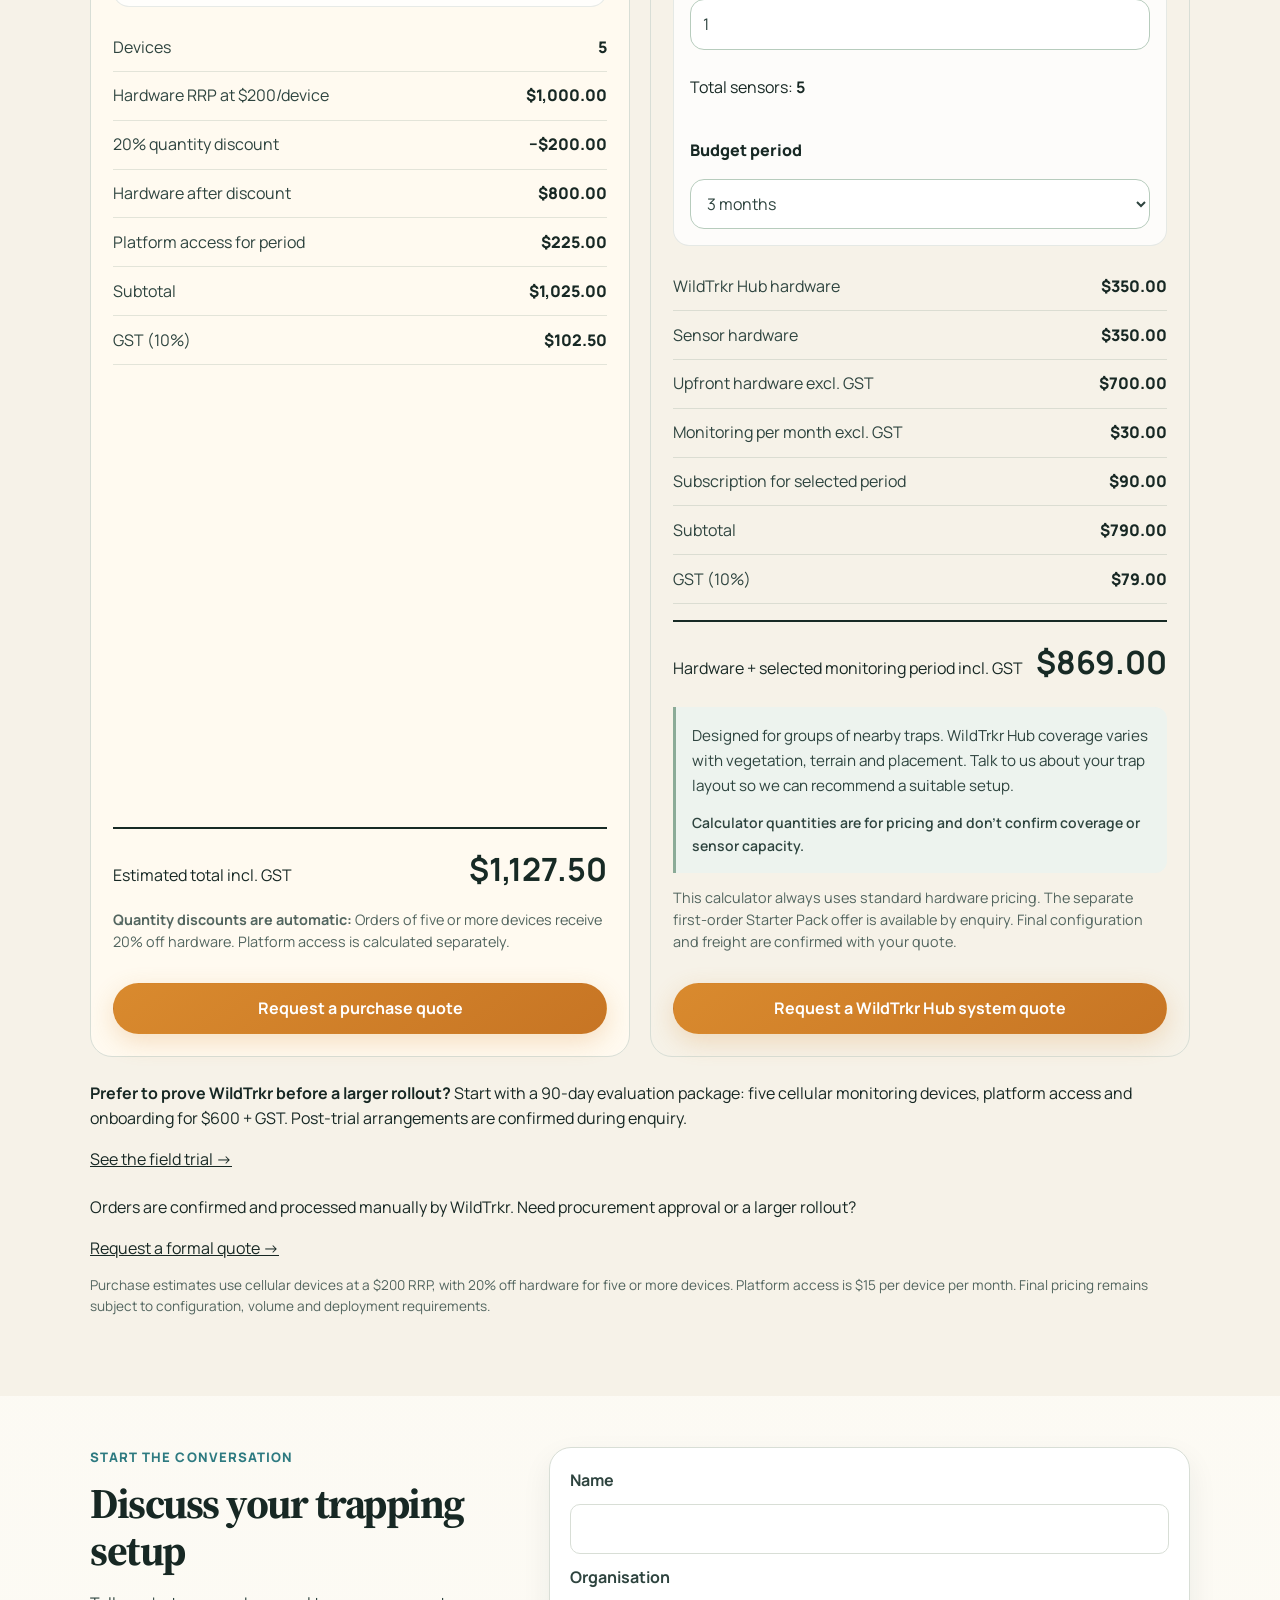
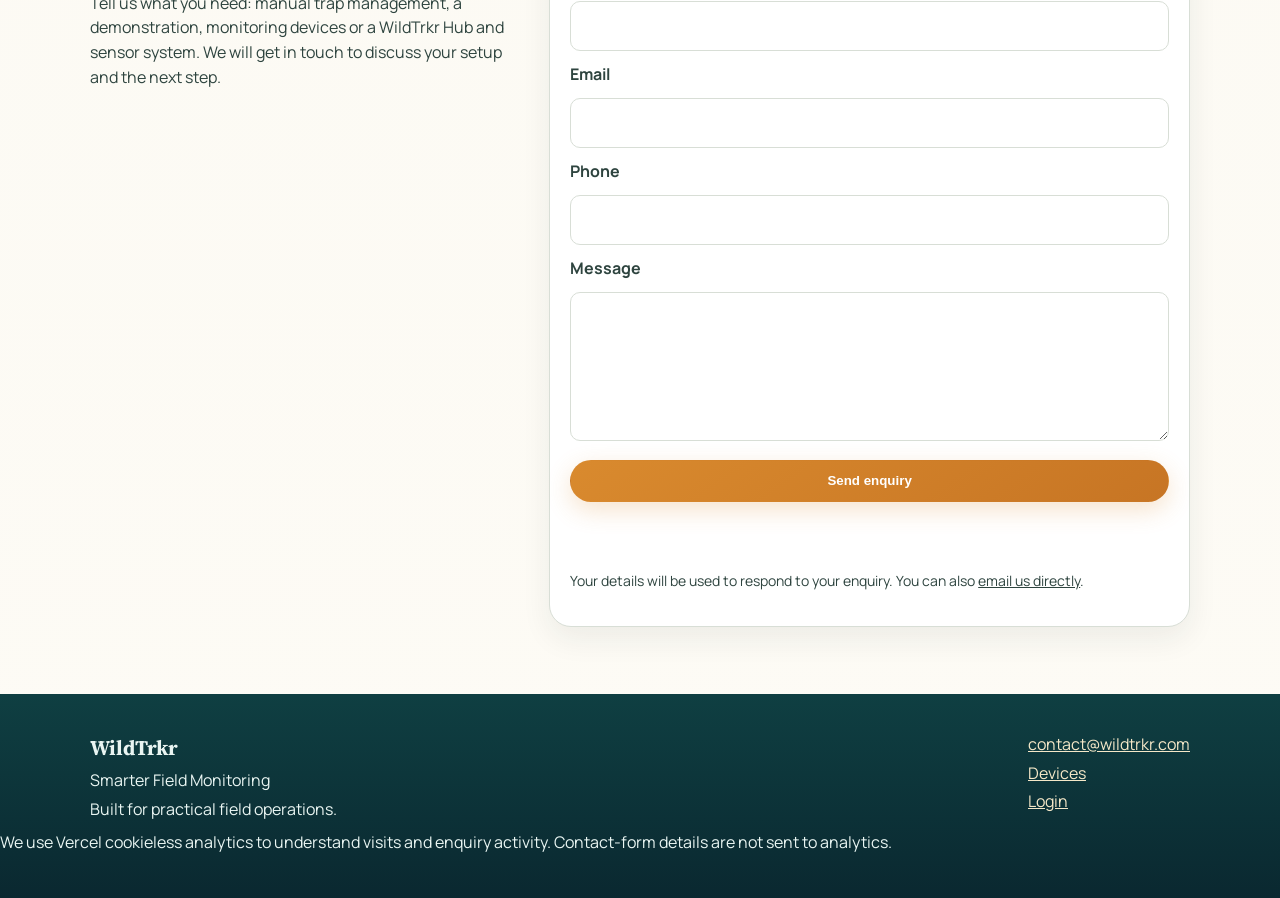
==== commit c6f9ff68: "Complete remaining customer-facing Hub wording in product and pricing copy" ====
--- a/index.html
+++ b/index.html
@@ -302,7 +302,7 @@
   </dl>
   <div class="option-total"><span>Hardware + selected monitoring period incl. GST</span><strong id="gateway-total"></strong></div>
   <div class="gateway-expectations">
-    <p>Designed for groups of nearby traps. Gateway coverage varies with vegetation, terrain and placement. Talk to us about your trap layout so we can recommend a suitable setup.</p>
+    <p>Designed for groups of nearby traps. WildTrkr Hub coverage varies with vegetation, terrain and placement. Talk to us about your trap layout so we can recommend a suitable setup.</p>
     <p class="gateway-capacity-note">Calculator quantities are for pricing and don’t confirm coverage or sensor capacity.</p>
   </div>
   <p class="offer-note">This calculator always uses standard hardware pricing. The separate first-order Starter Pack offer is available by enquiry. Final configuration and freight are confirmed with your quote.</p>
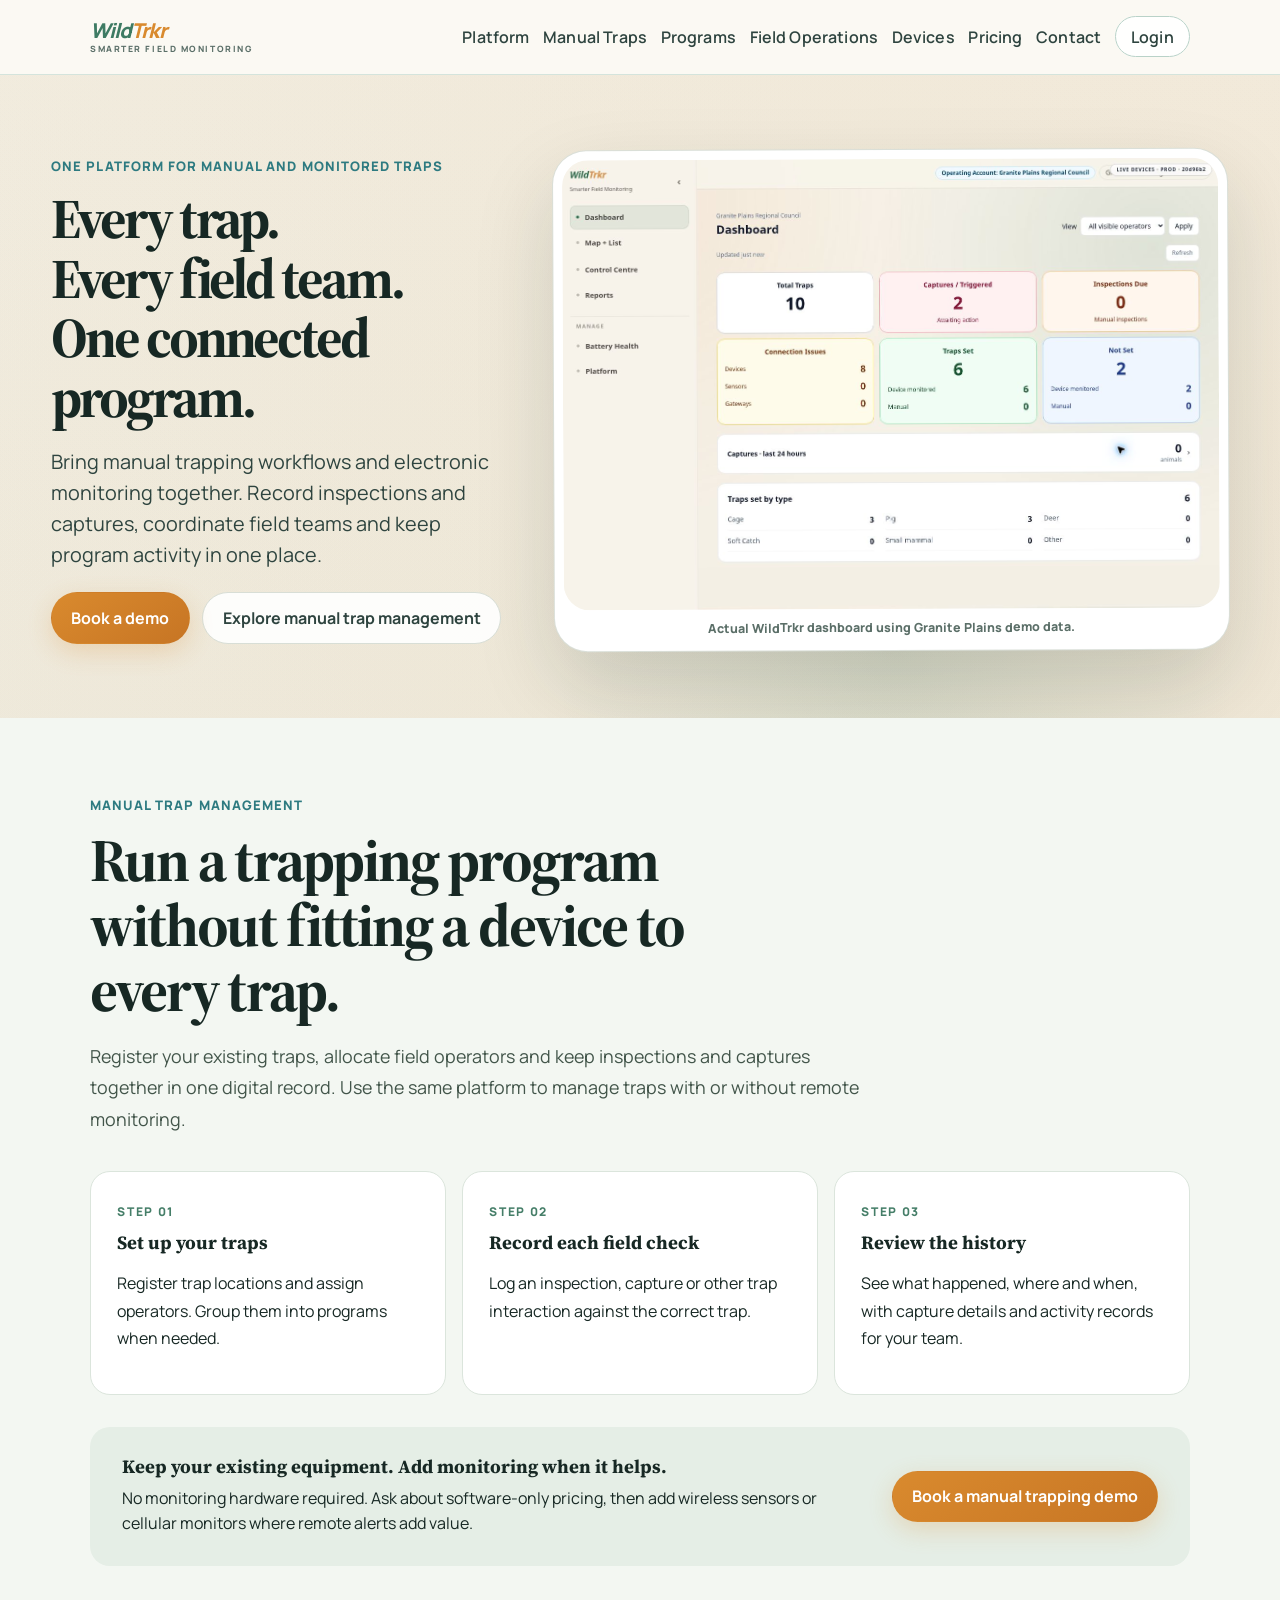
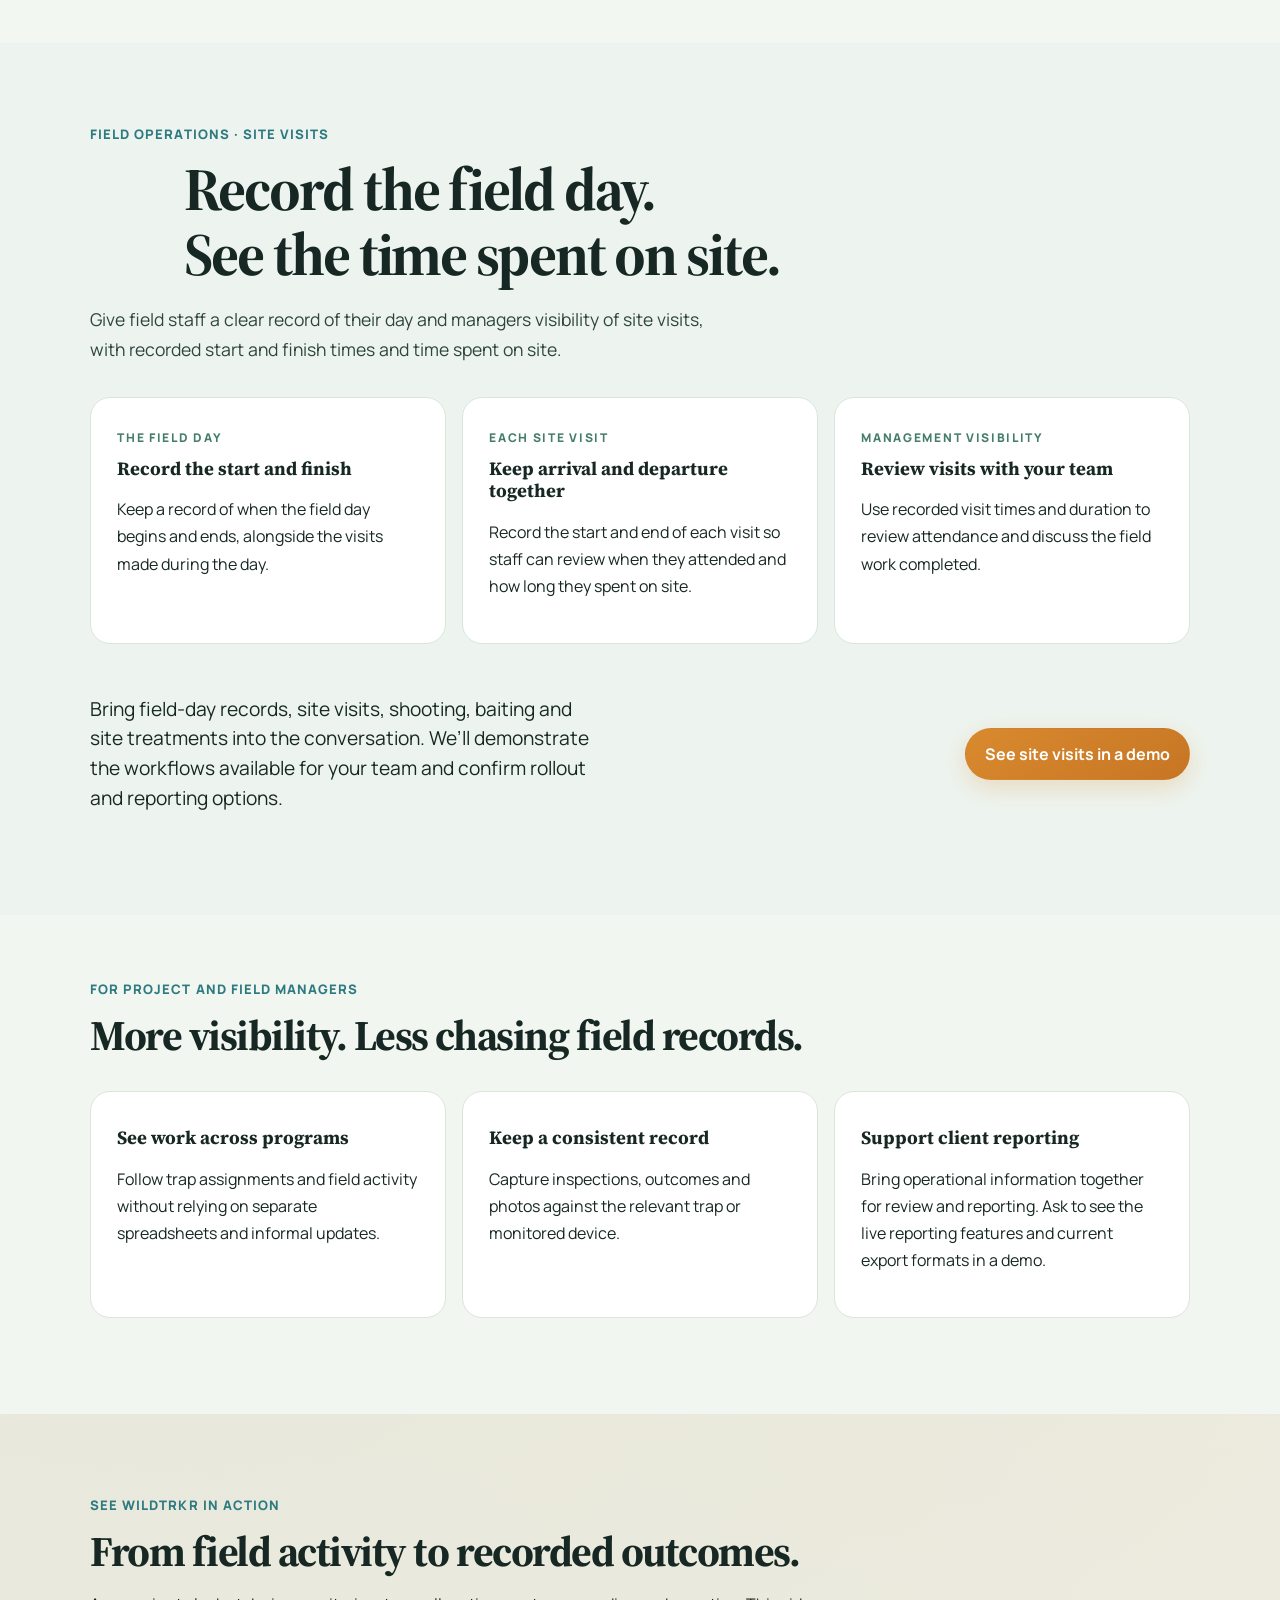
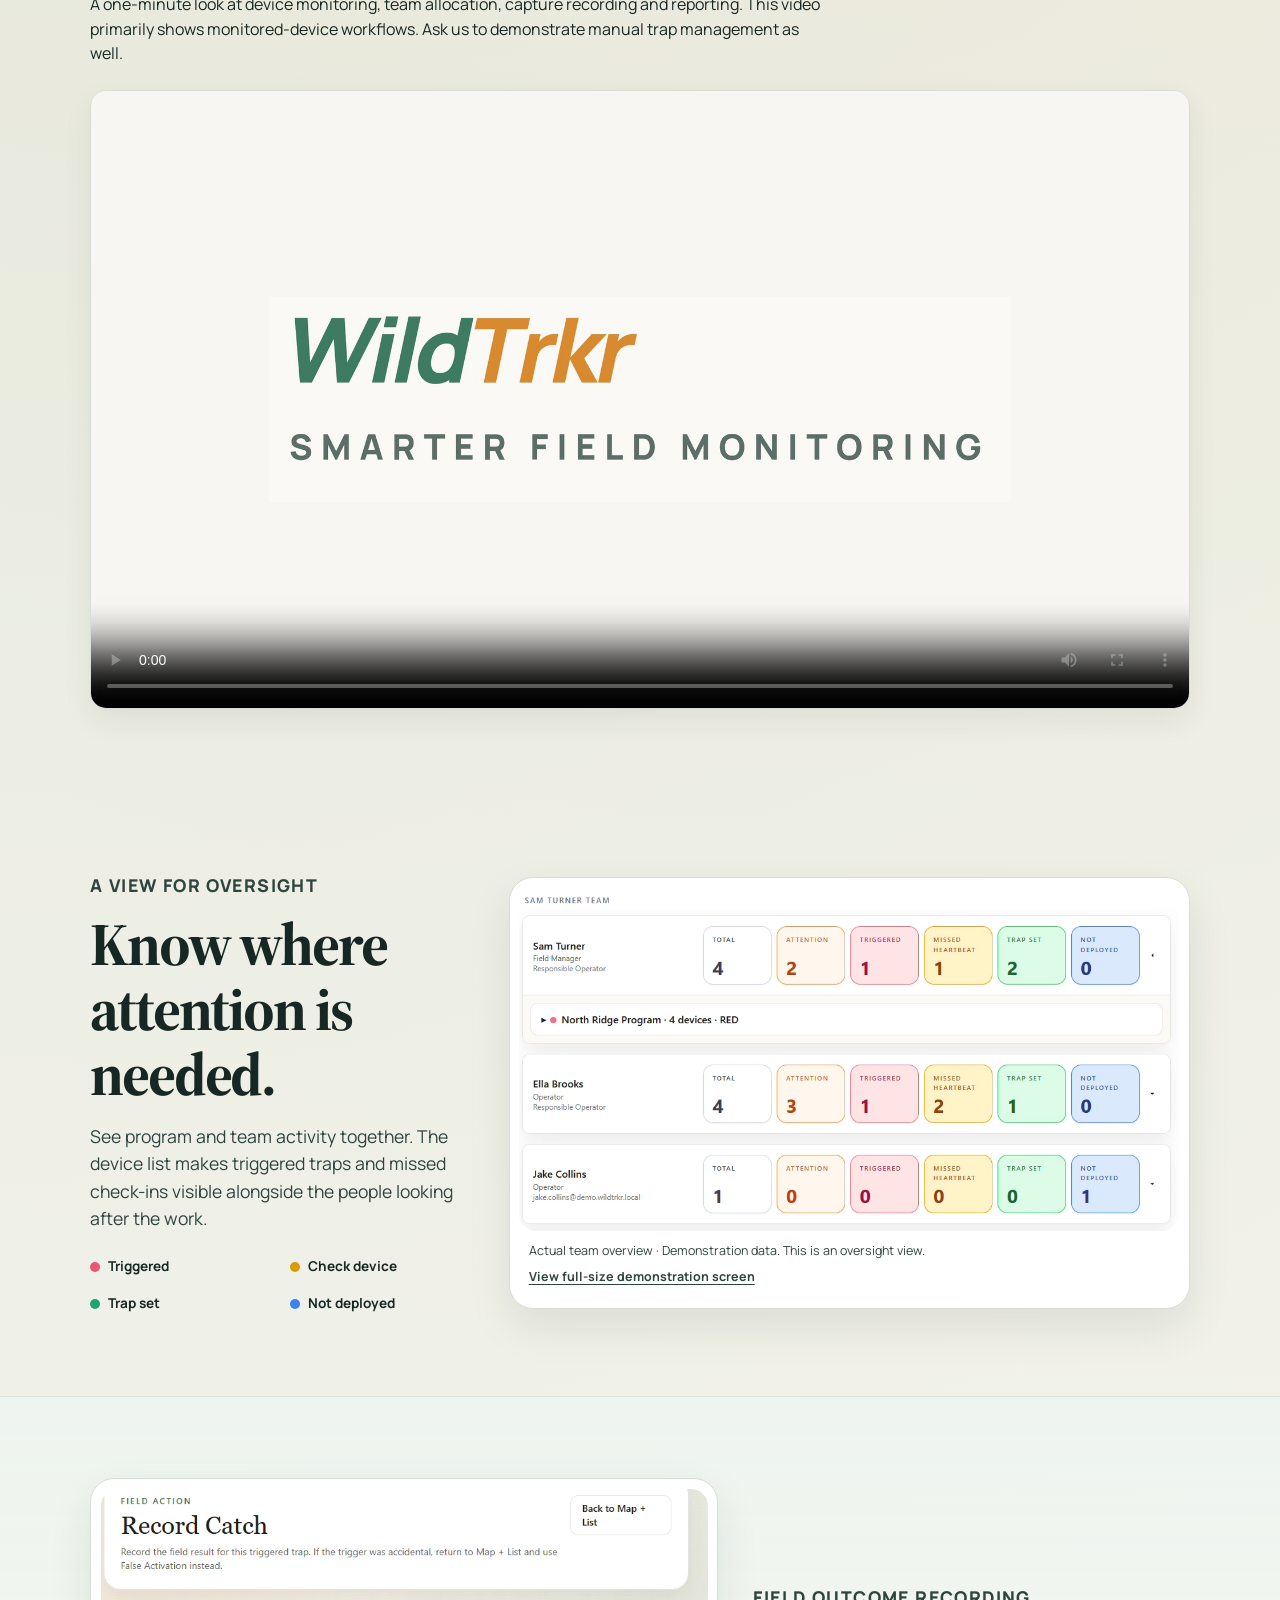
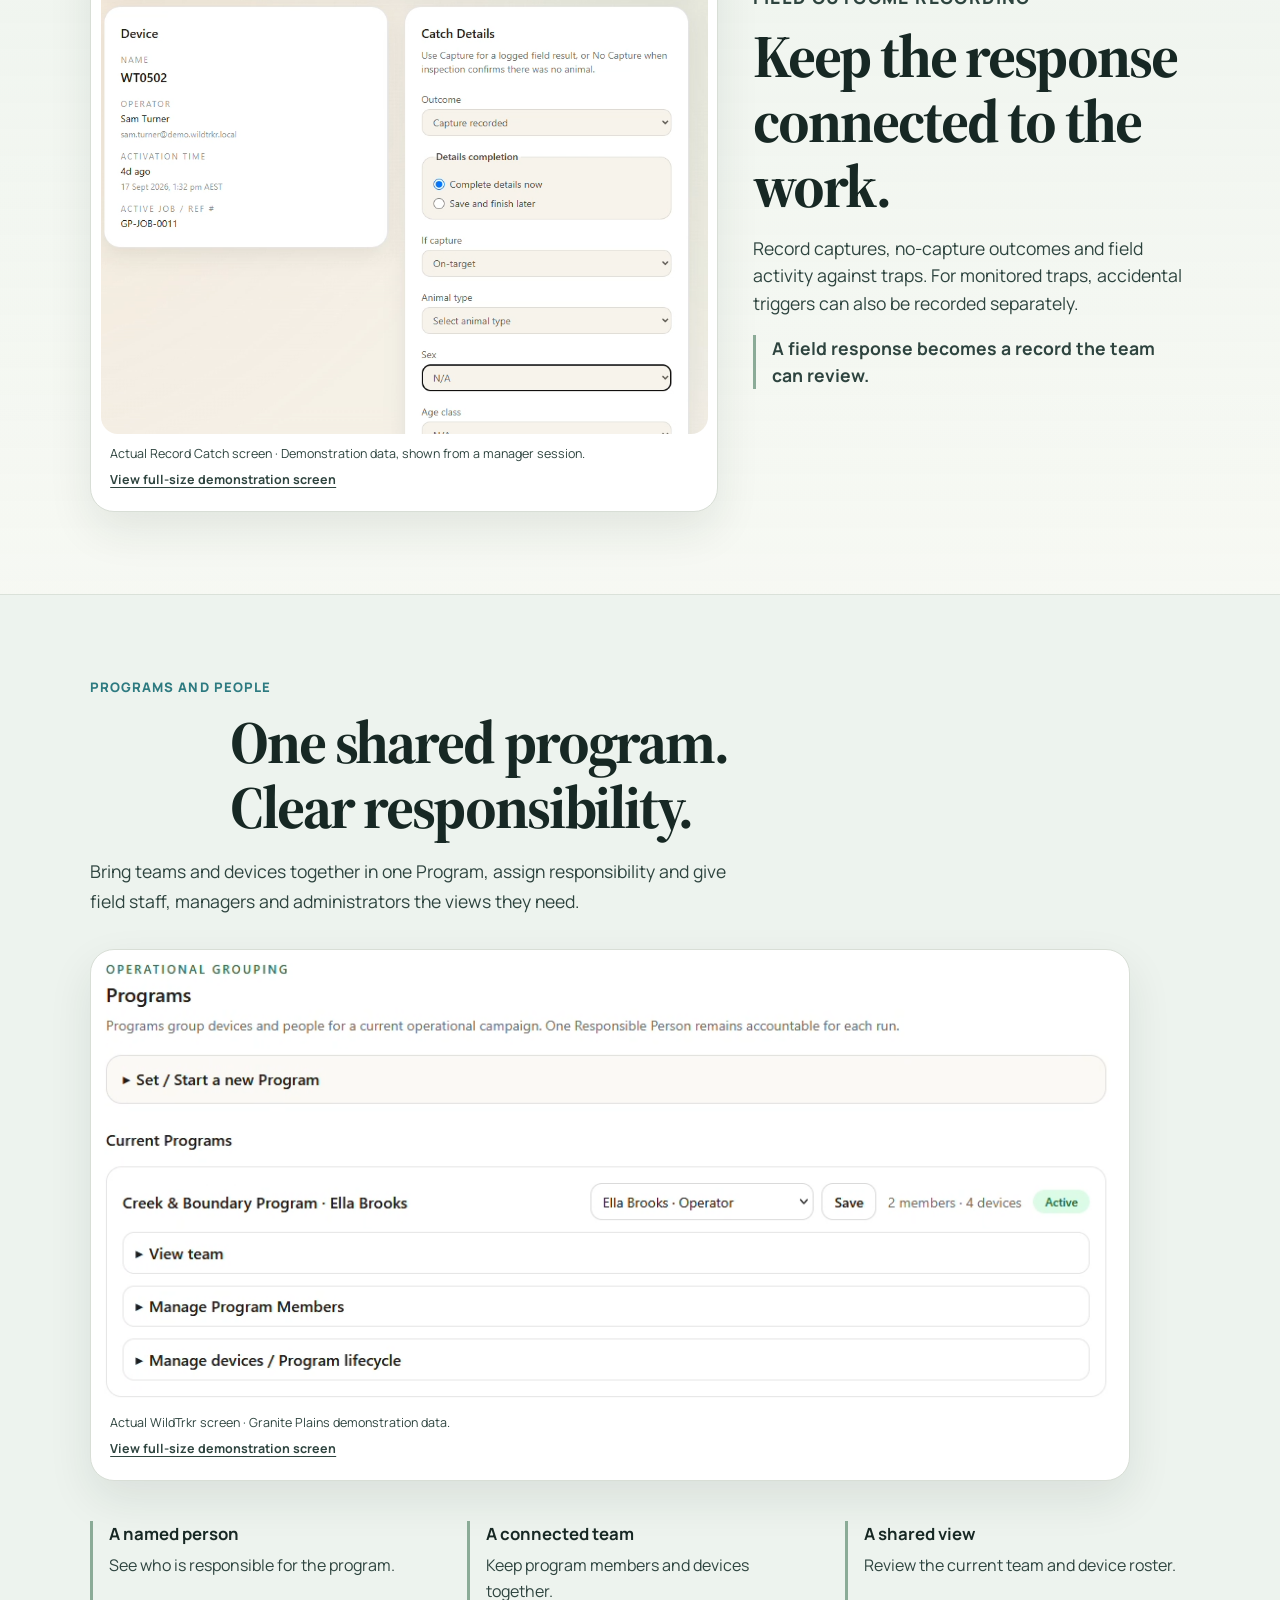
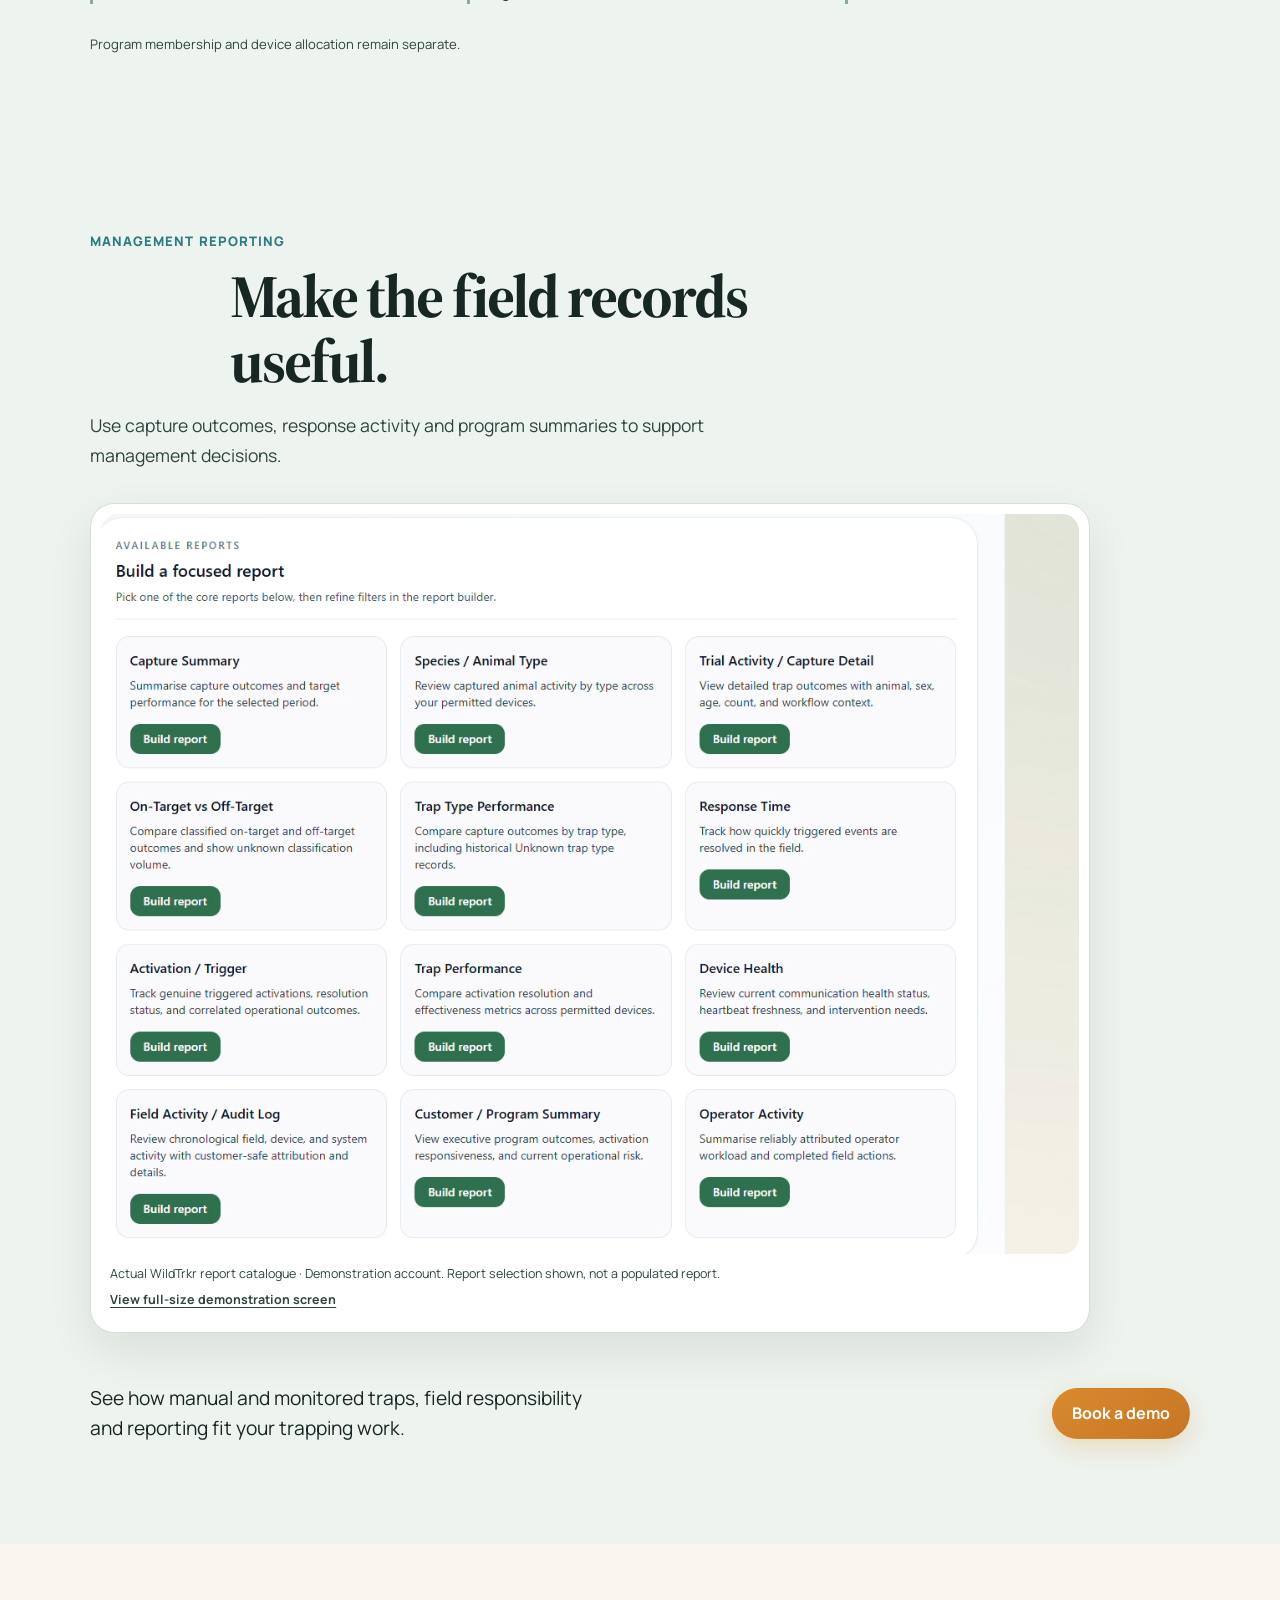
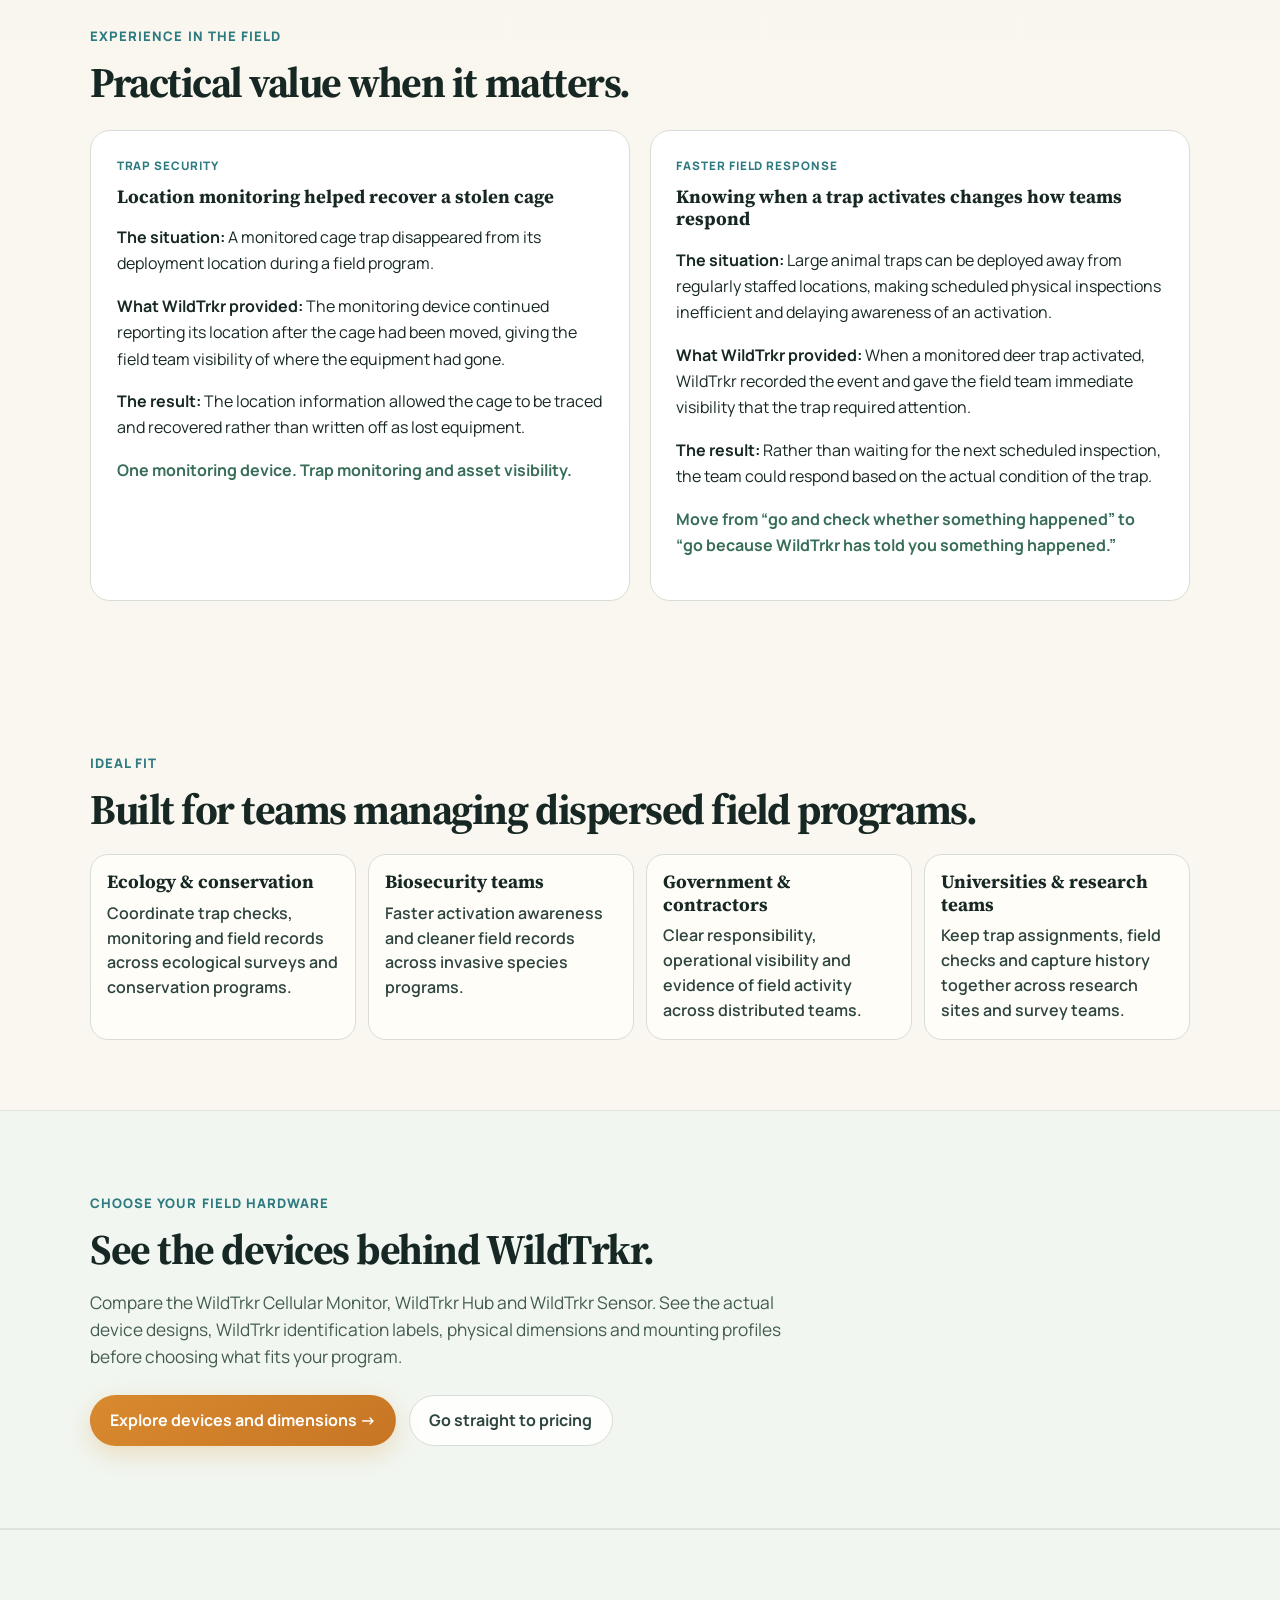
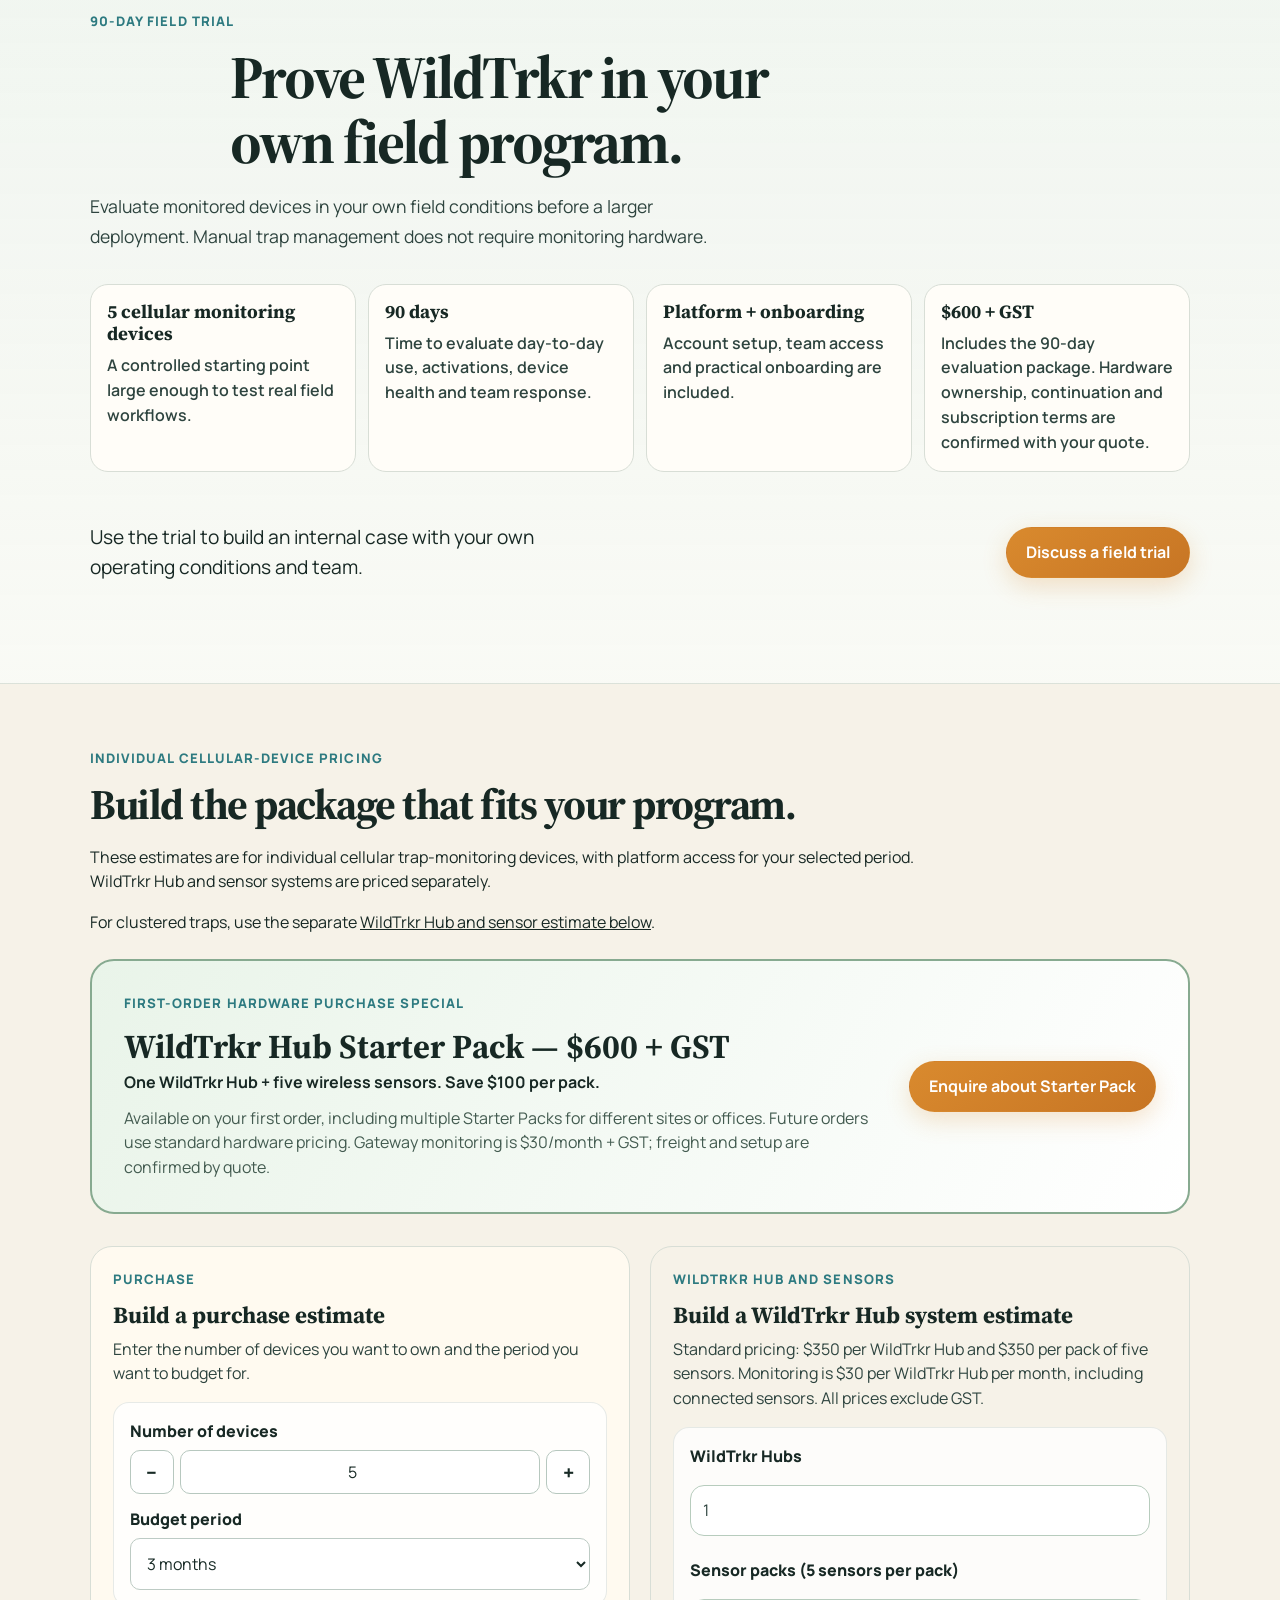
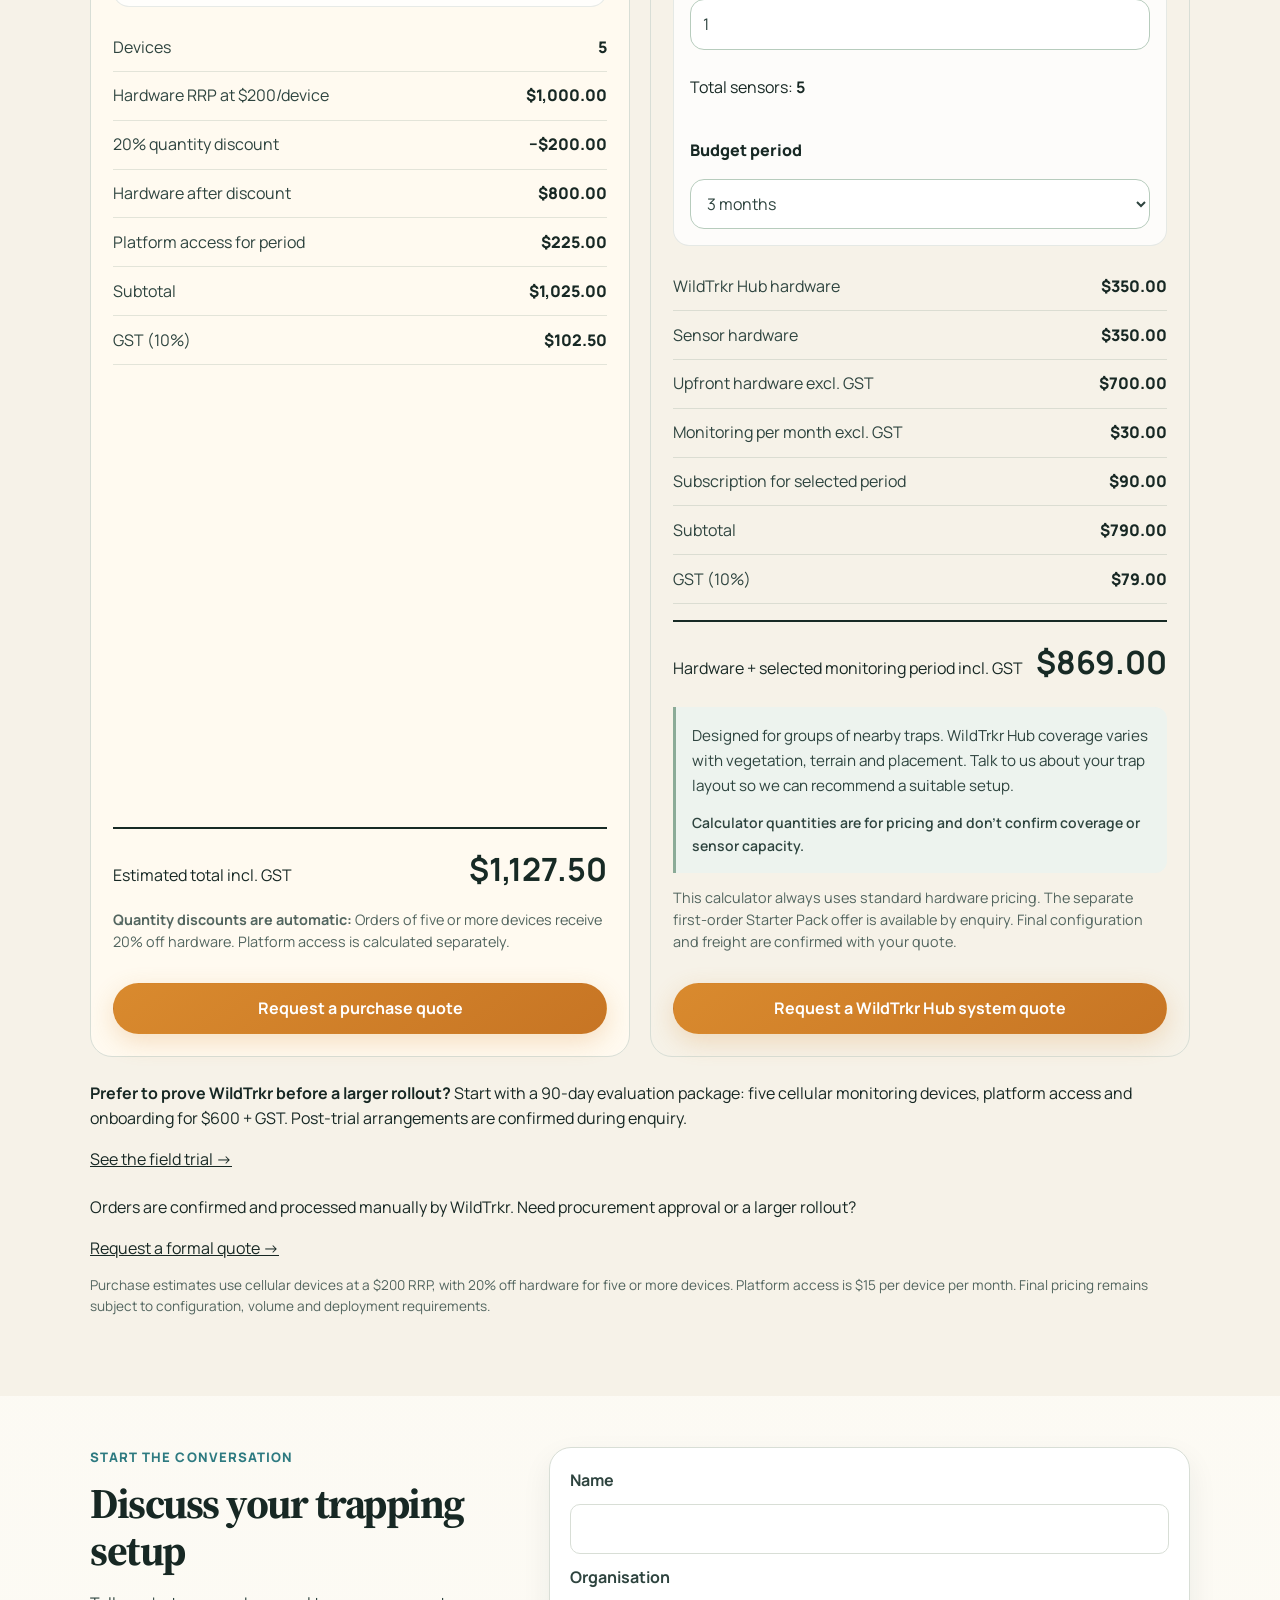
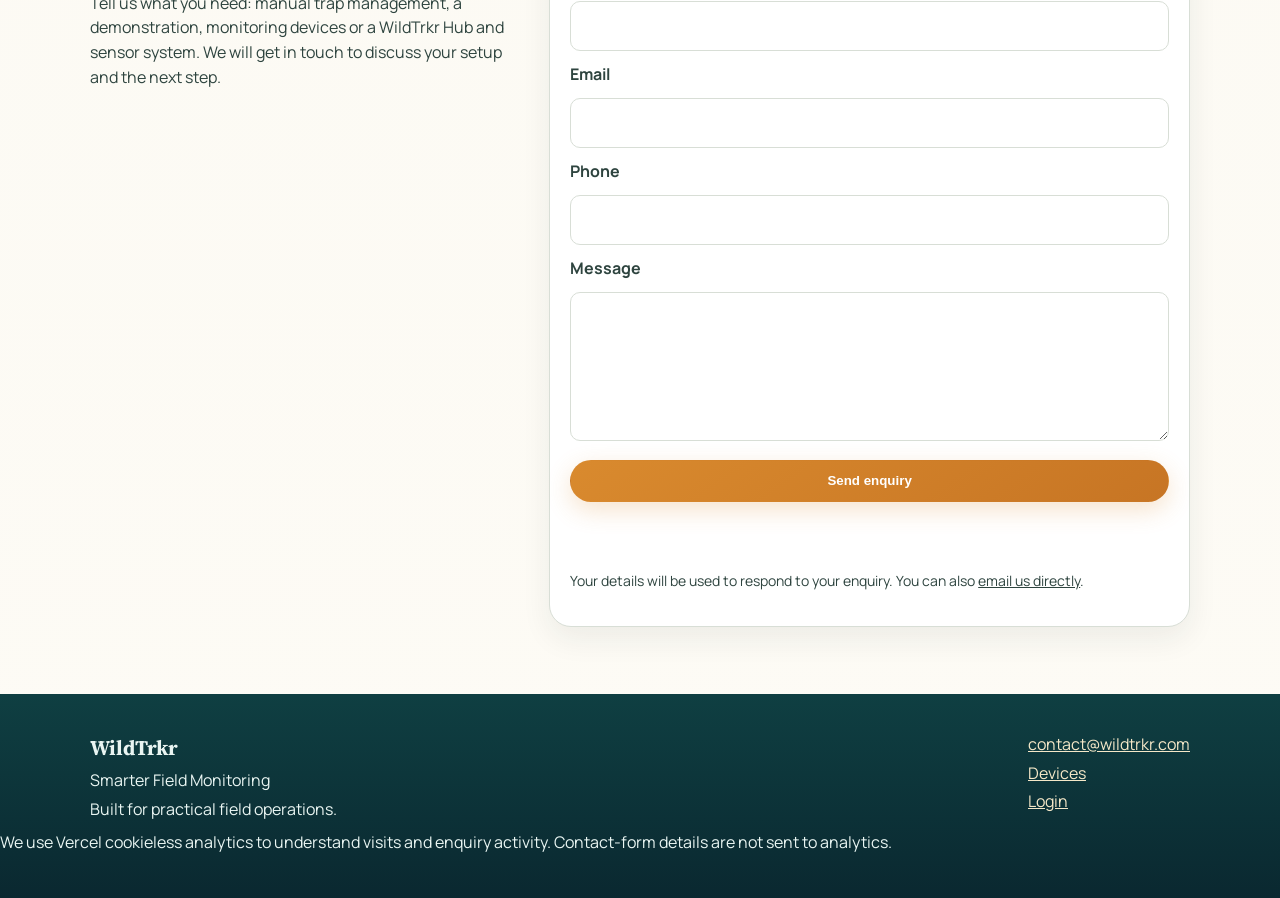
==== commit f3da2a23: "Polish product terminology and correct naming copy before release" ====
--- a/index.html
+++ b/index.html
@@ -205,7 +205,7 @@
       <div class="container" style="max-width:1100px">
         <p class="kicker">Choose your field hardware</p>
         <h2 id="explore-devices-title">See the devices behind WildTrkr.</h2>
-        <p style="max-width:720px;color:#435b50;font-size:1.08rem">Compare our WildTrkr Cellular Monitor, gateway and lightweight wireless sensors. See the actual device designs, WildTrkr identification labels, physical dimensions and mounting profiles before choosing what fits your program.</p>
+        <p style="max-width:720px;color:#435b50;font-size:1.08rem">Compare the WildTrkr Cellular Monitor, WildTrkr Hub and WildTrkr Sensor. See the actual device designs, WildTrkr identification labels, physical dimensions and mounting profiles before choosing what fits your program.</p>
         <div class="cta-row" style="margin-top:1.5rem"><a class="button button-primary" href="/devices#product-gallery">Explore devices and dimensions →</a><a class="button button-secondary" href="#calculator">Go straight to pricing</a></div>
       </div>
     </section>
@@ -278,7 +278,7 @@
 
 <article class="standalone-calculator gateway-calculator" aria-labelledby="gateway-estimate-title">
   <div class="calculator-card-heading">
-    <p class="kicker">Cellular WildTrkr Hub and sensors</p>
+    <p class="kicker">WildTrkr Hub and sensors</p>
     <h3 id="gateway-estimate-title">Build a WildTrkr Hub system estimate</h3>
     <p>Standard pricing: $350 per WildTrkr Hub and $350 per pack of five sensors. Monitoring is $30 per WildTrkr Hub per month, including connected sensors. All prices exclude GST.</p>
   </div>
